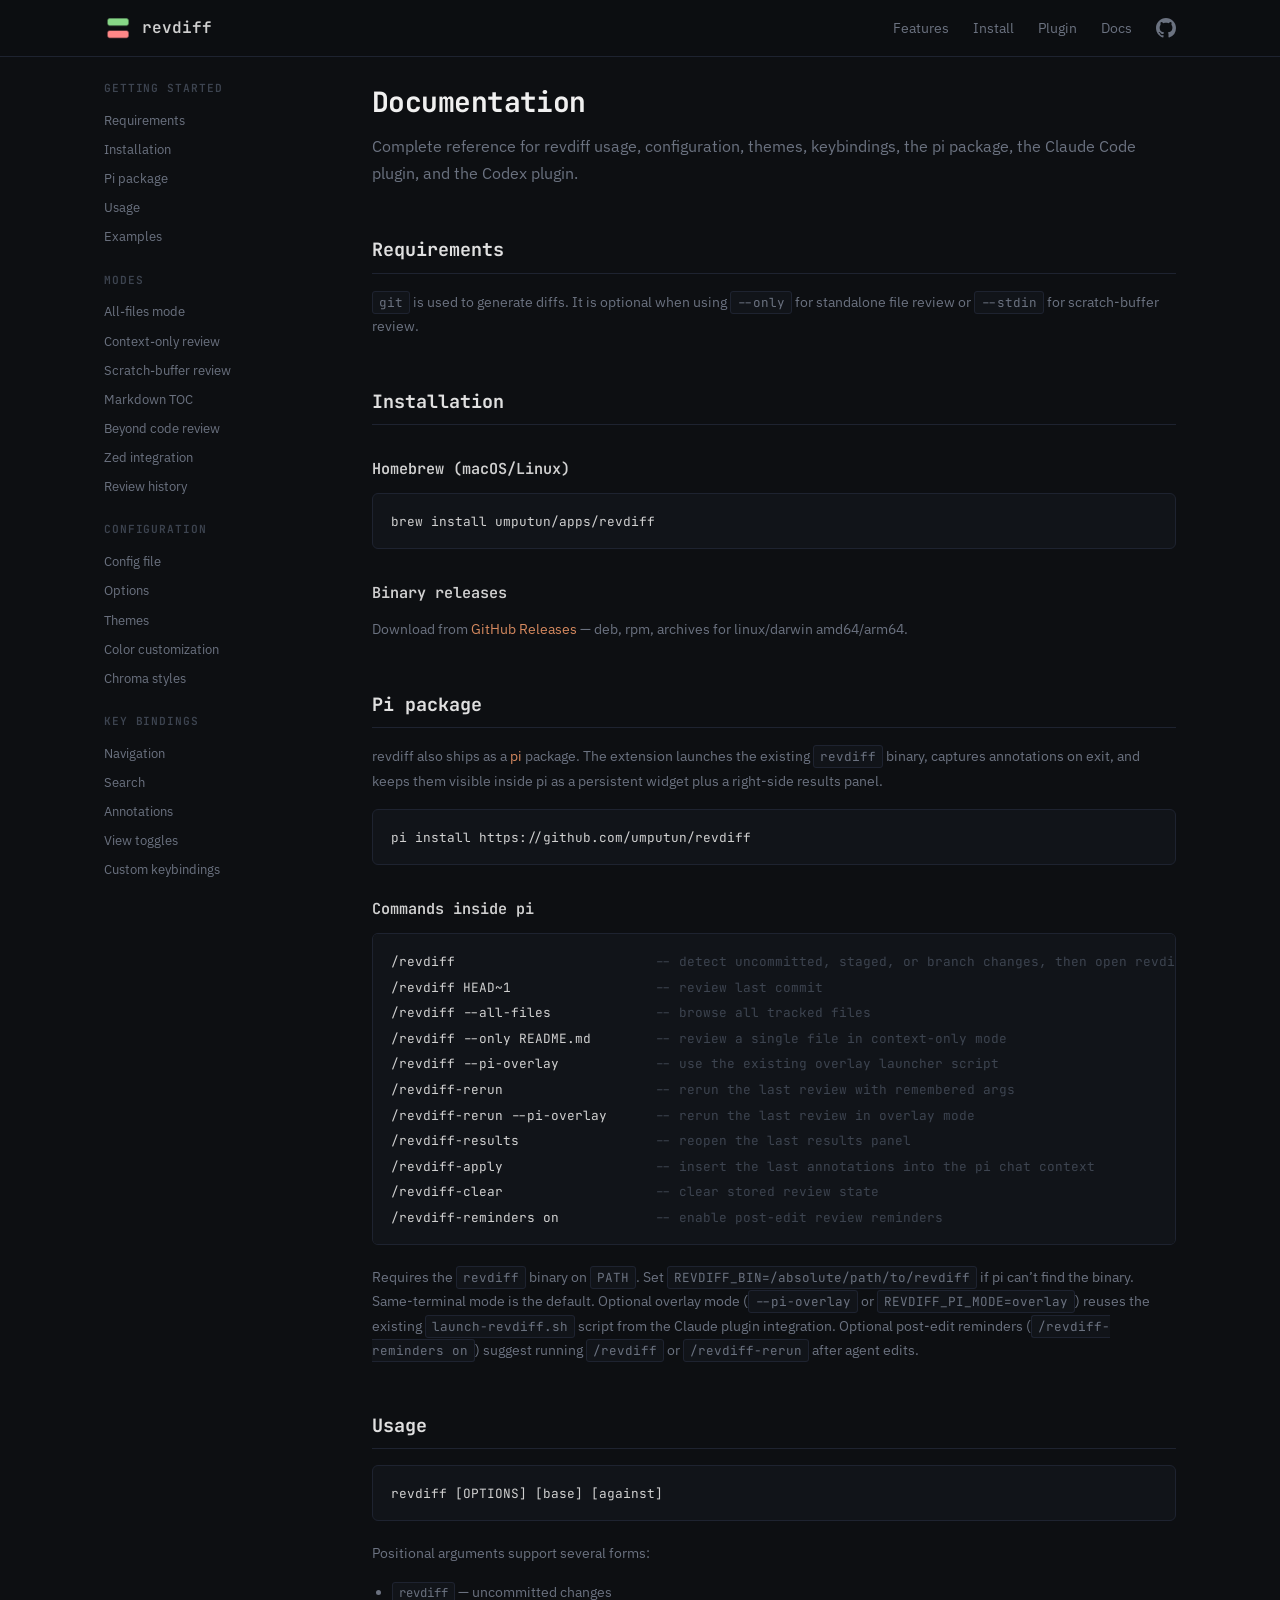
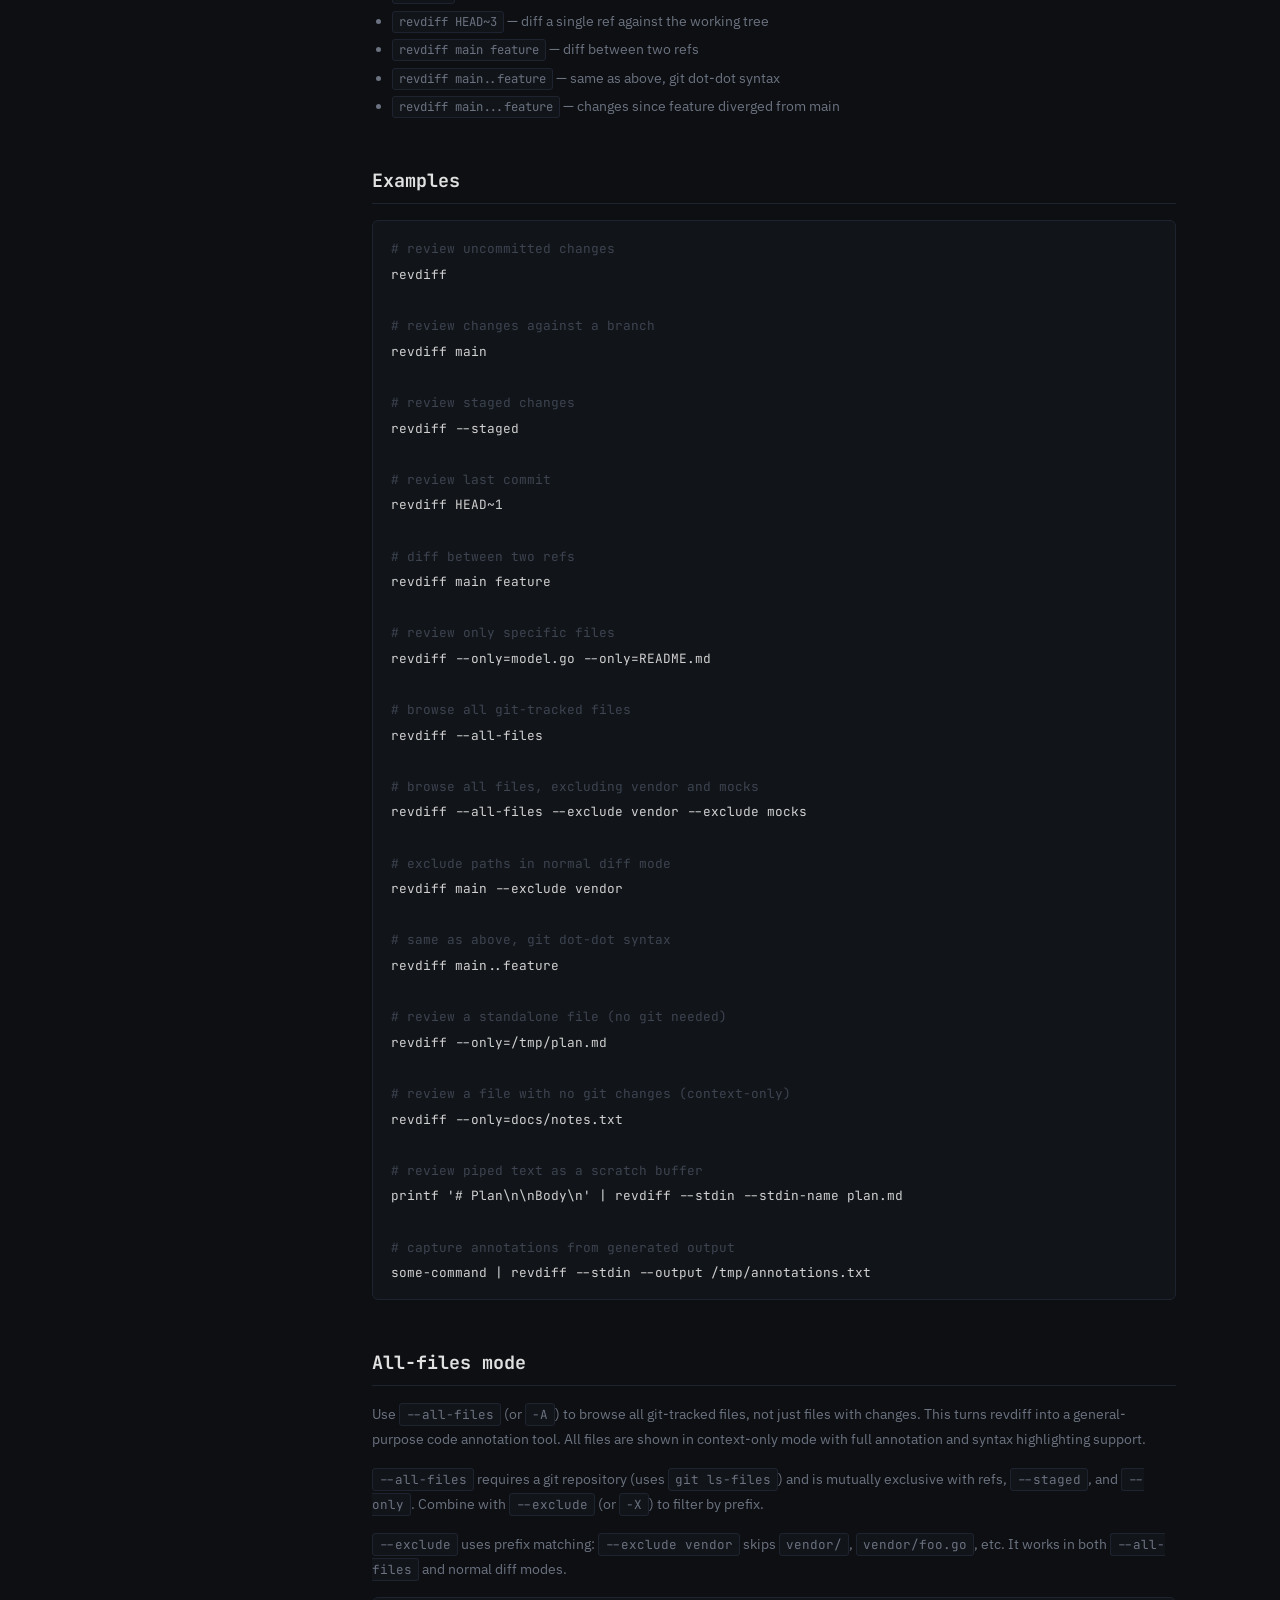
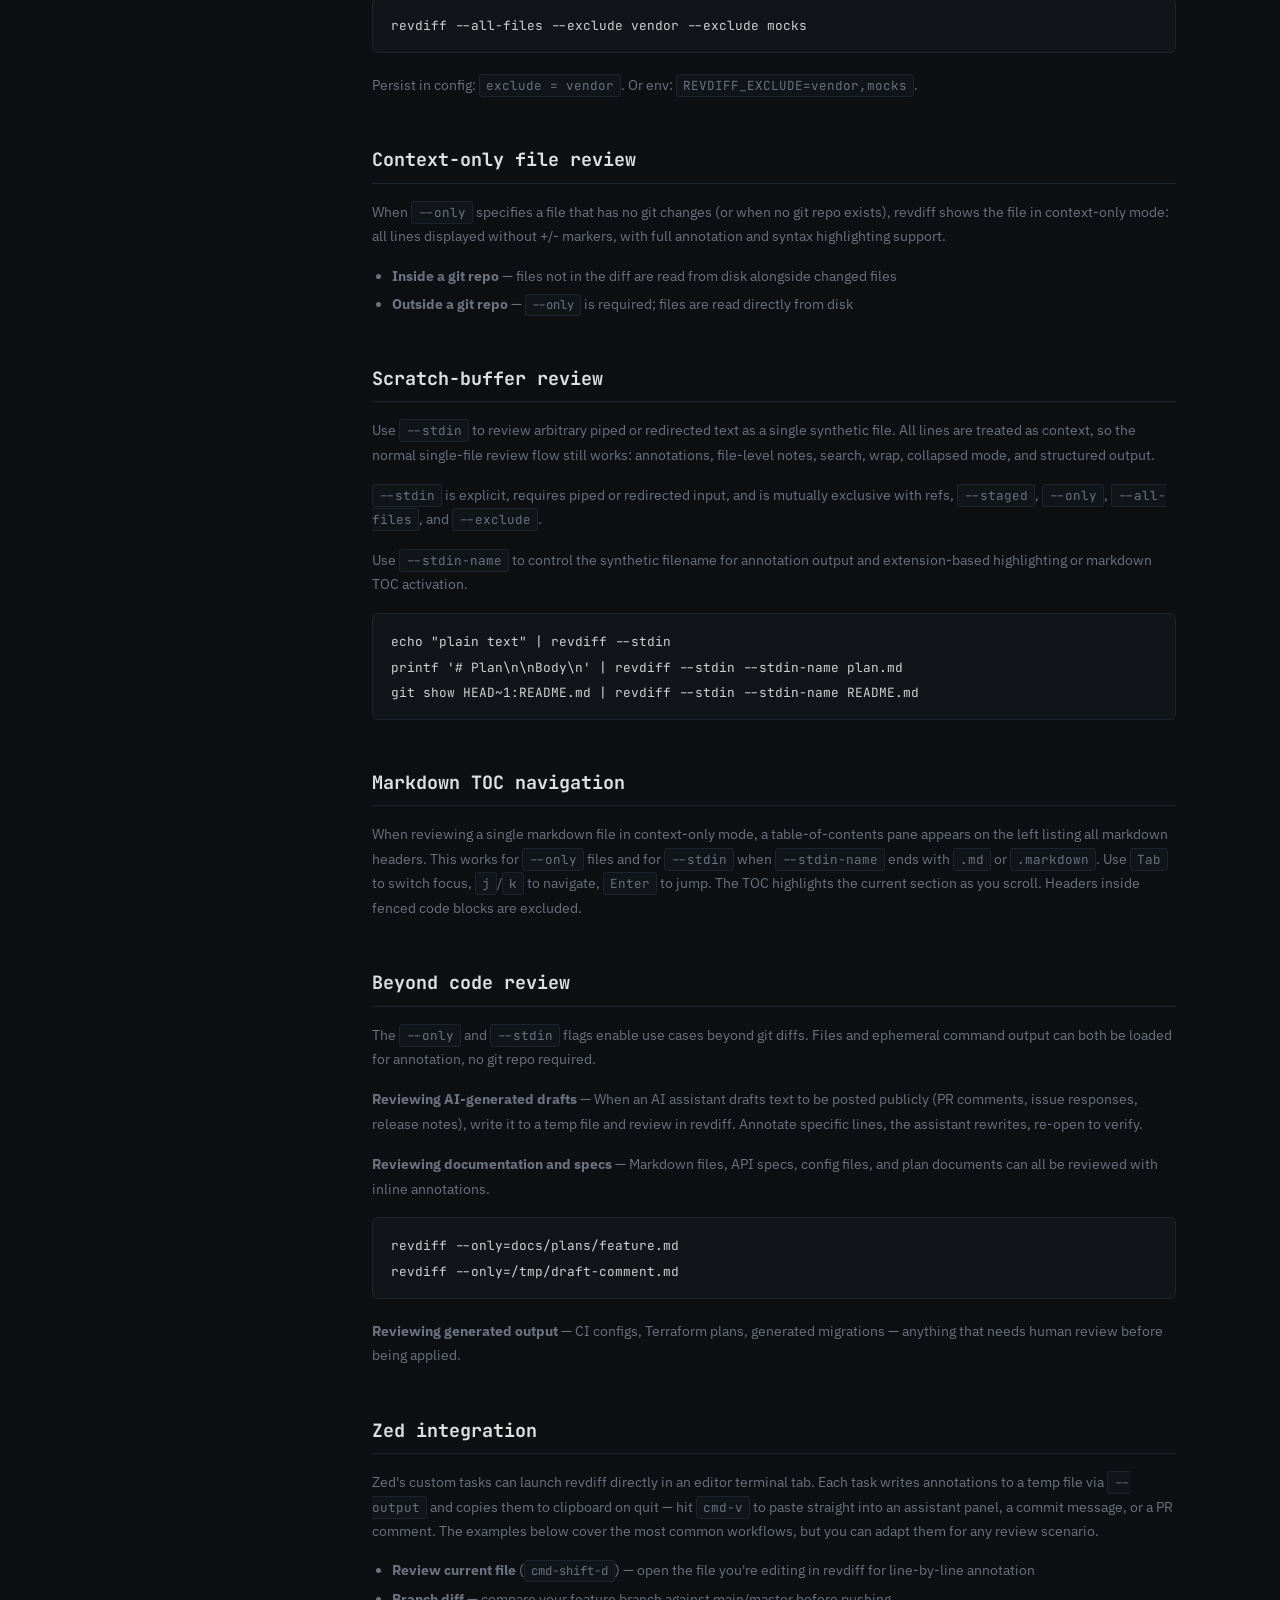
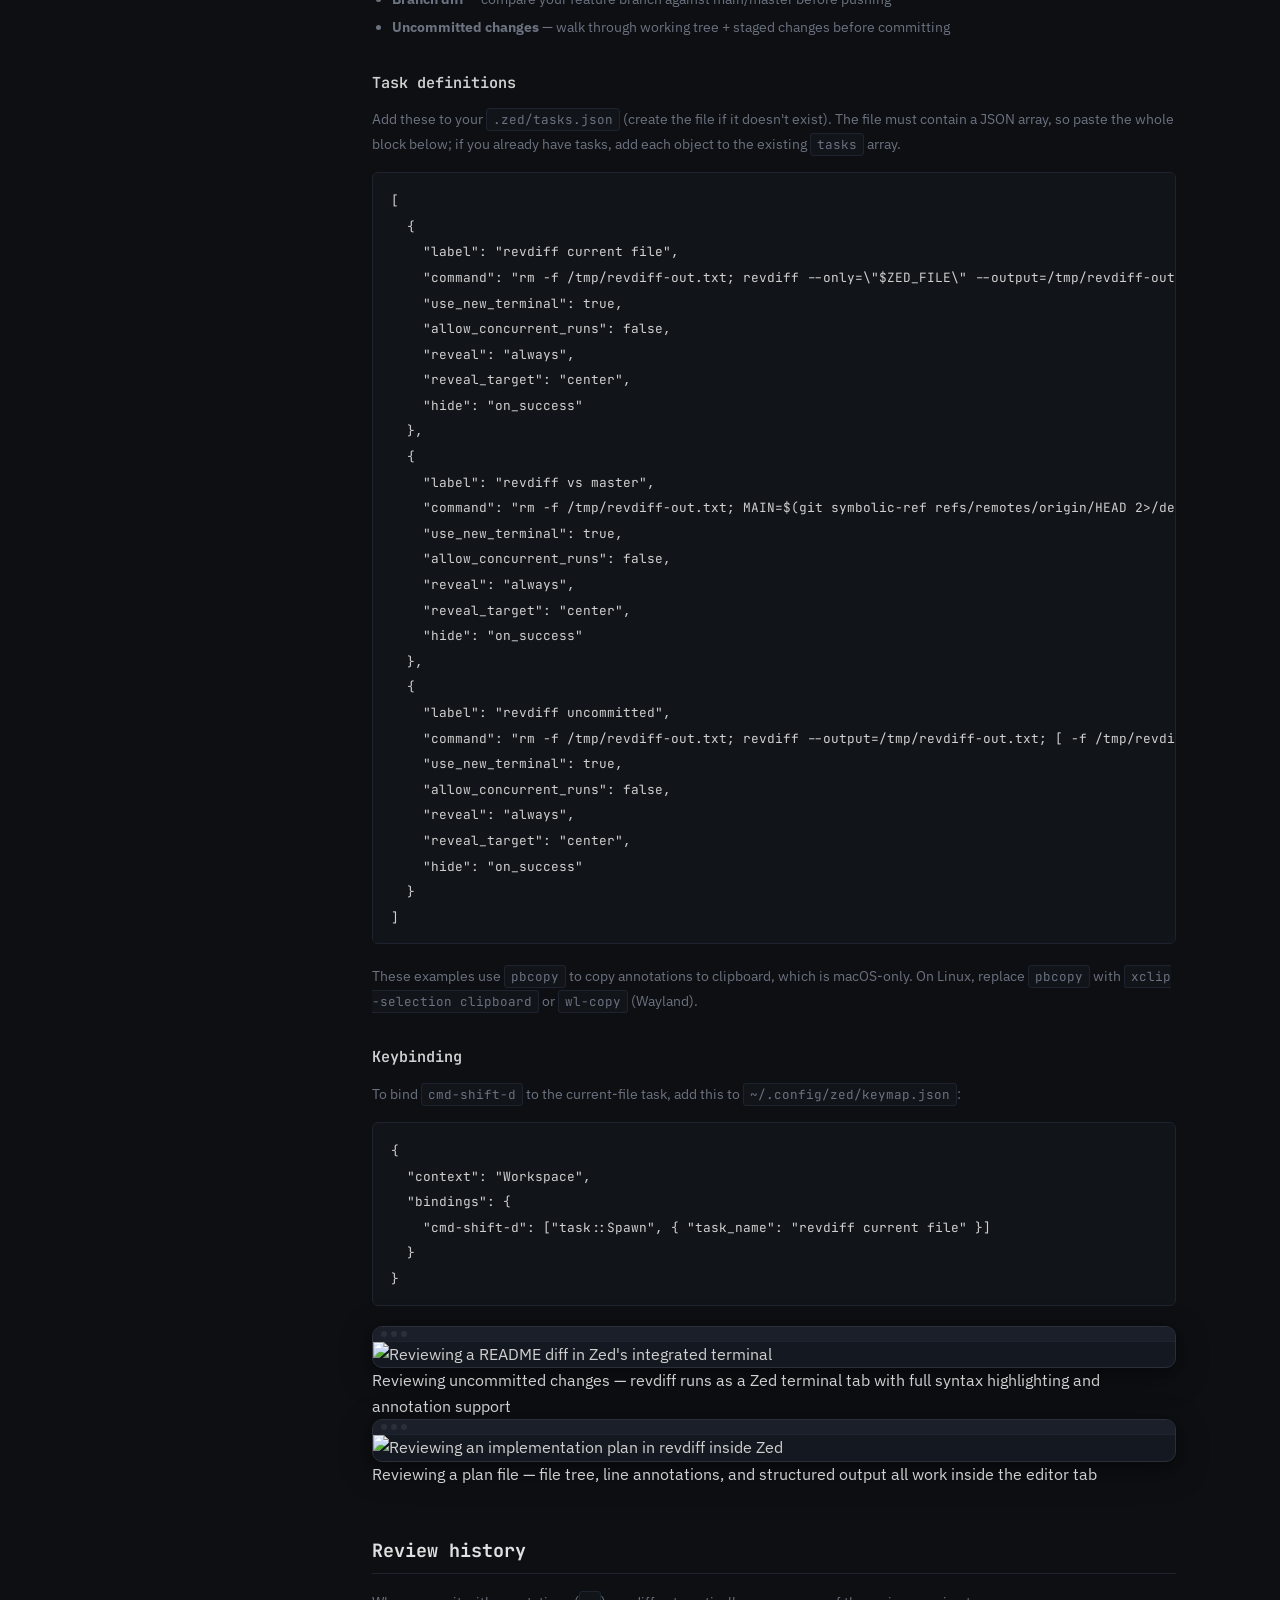
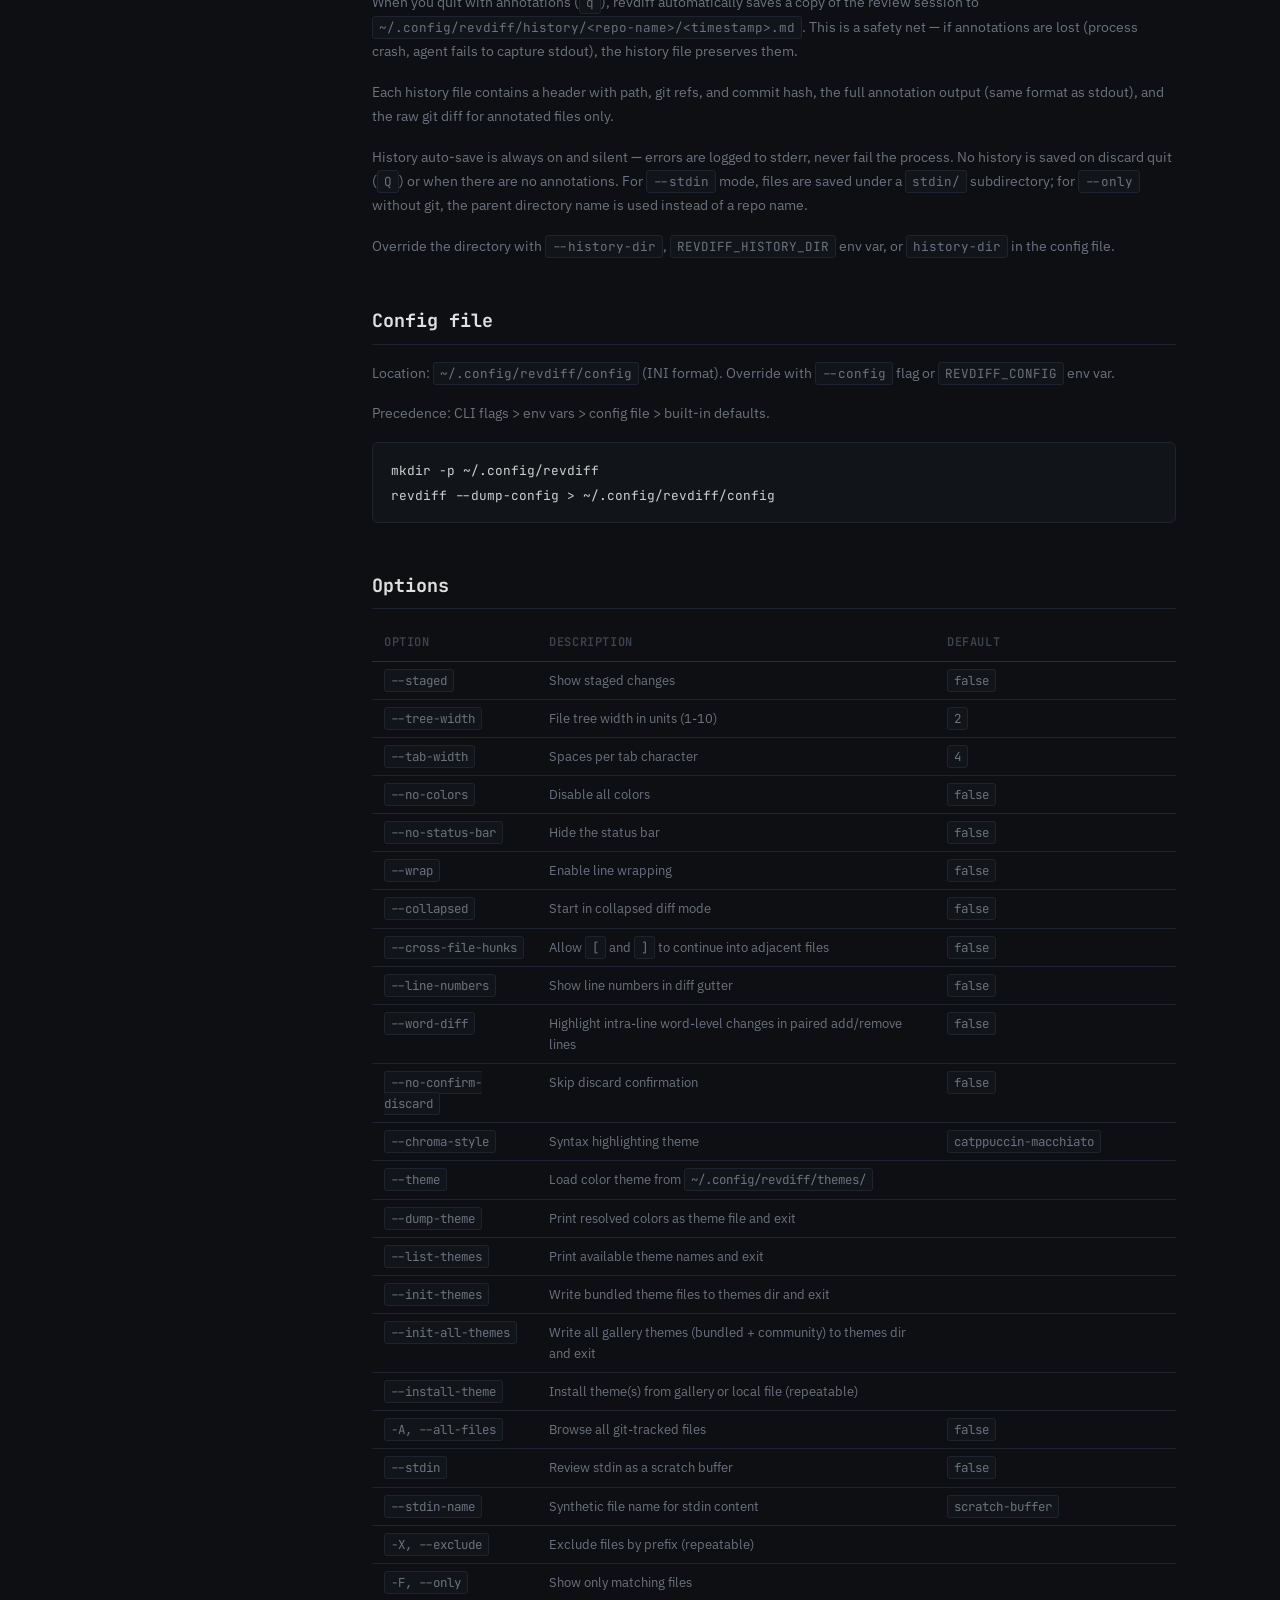
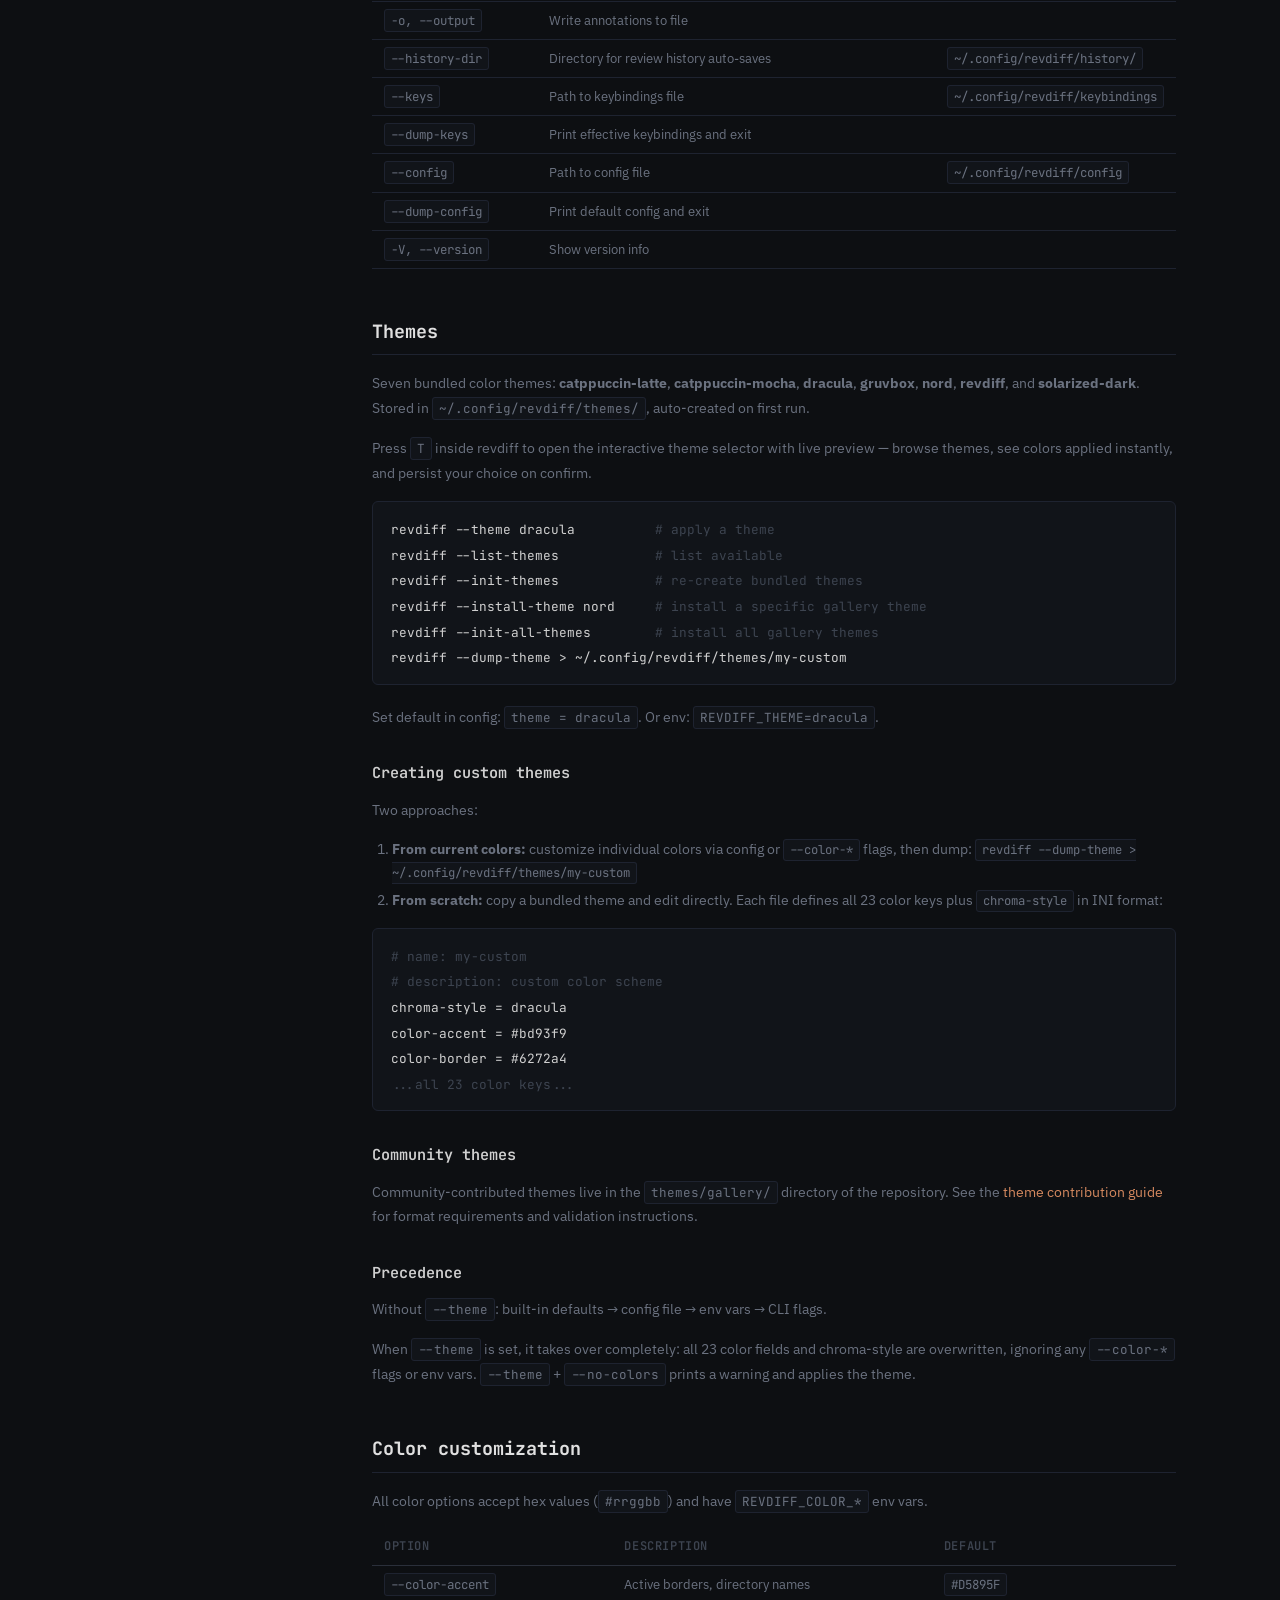
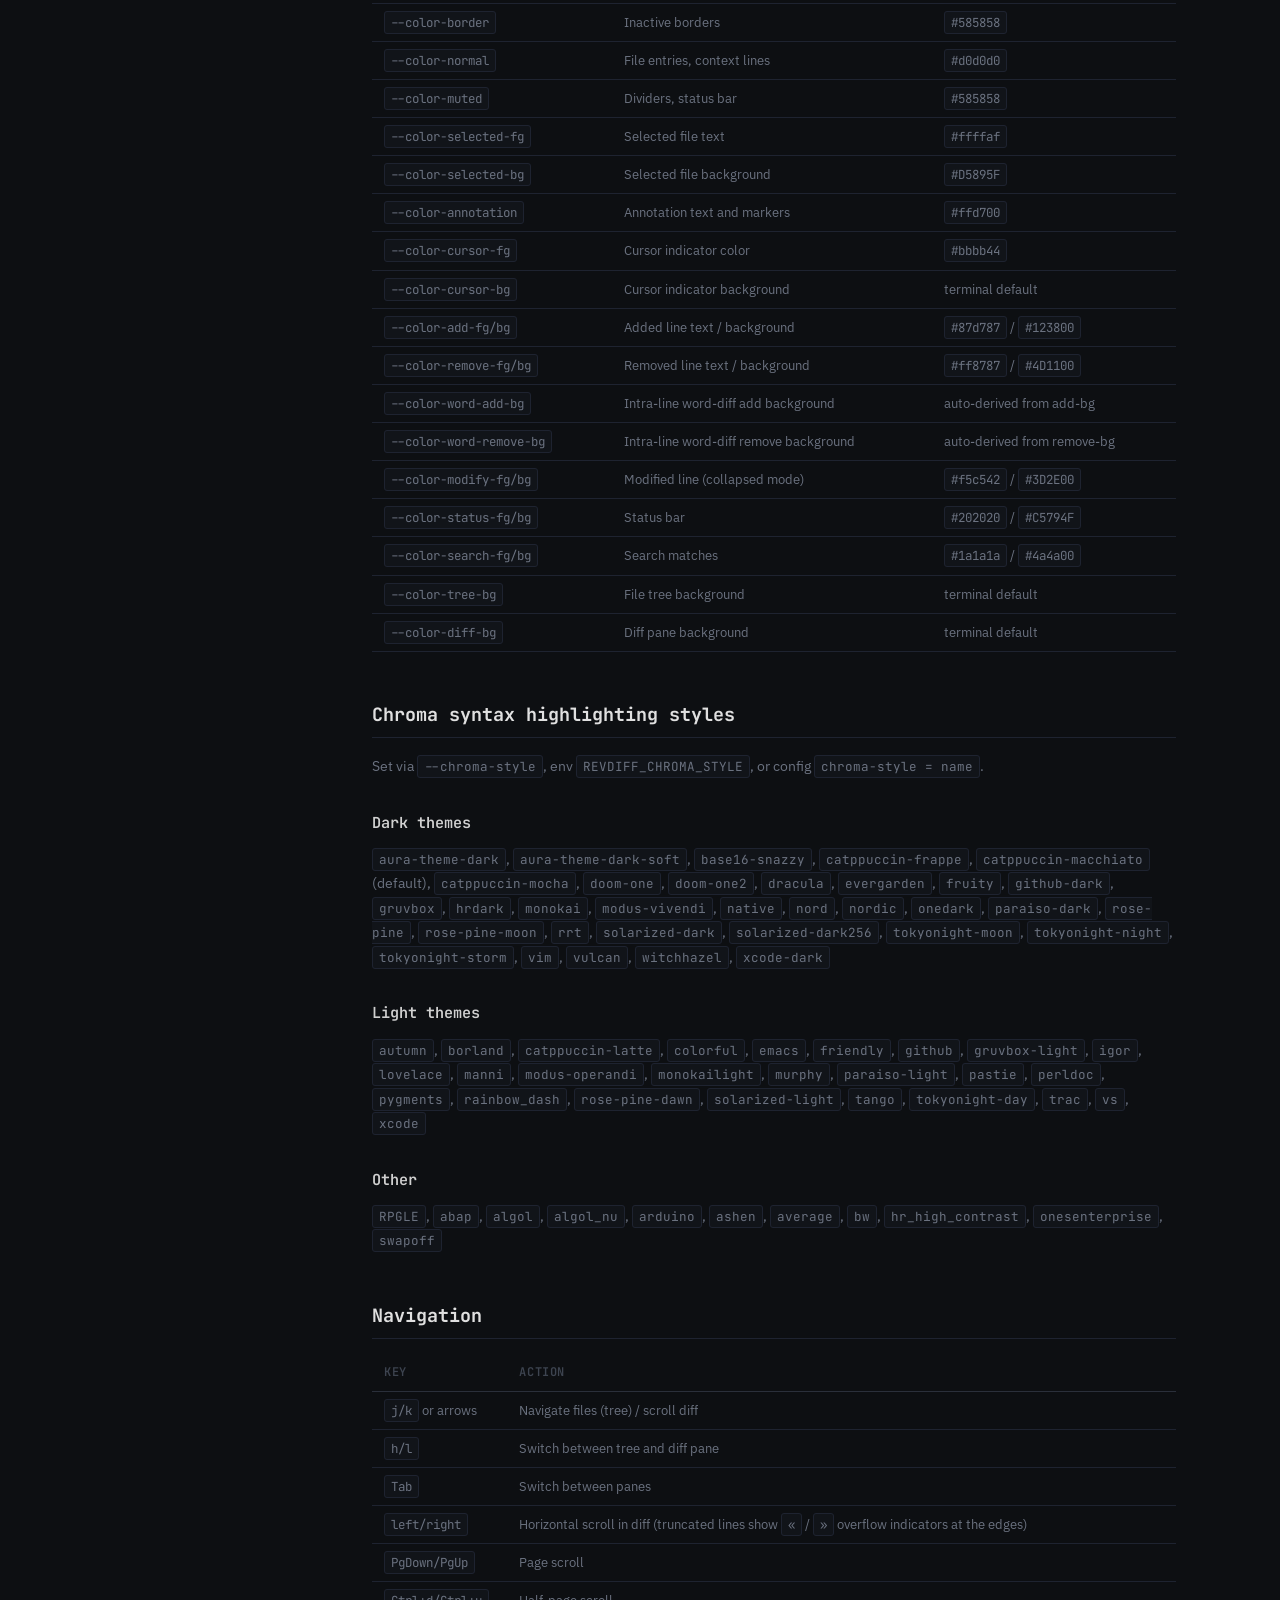
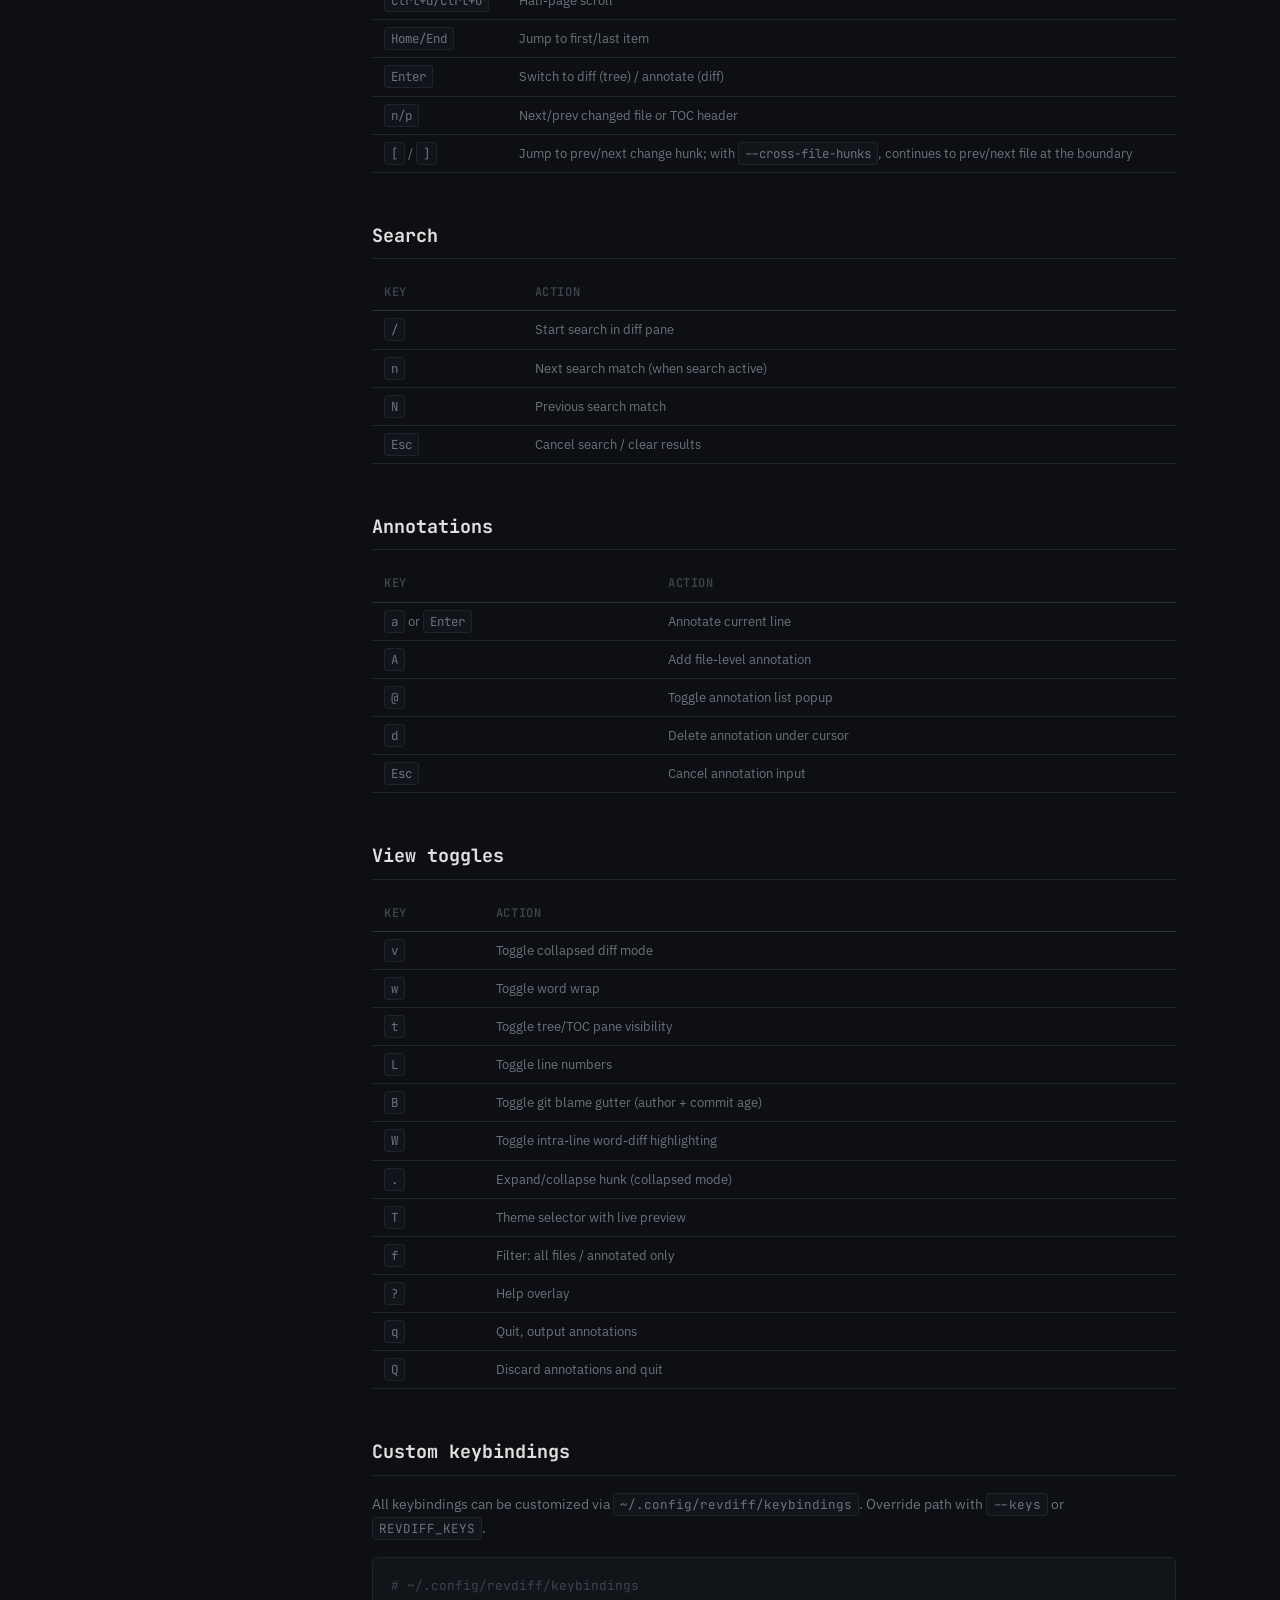
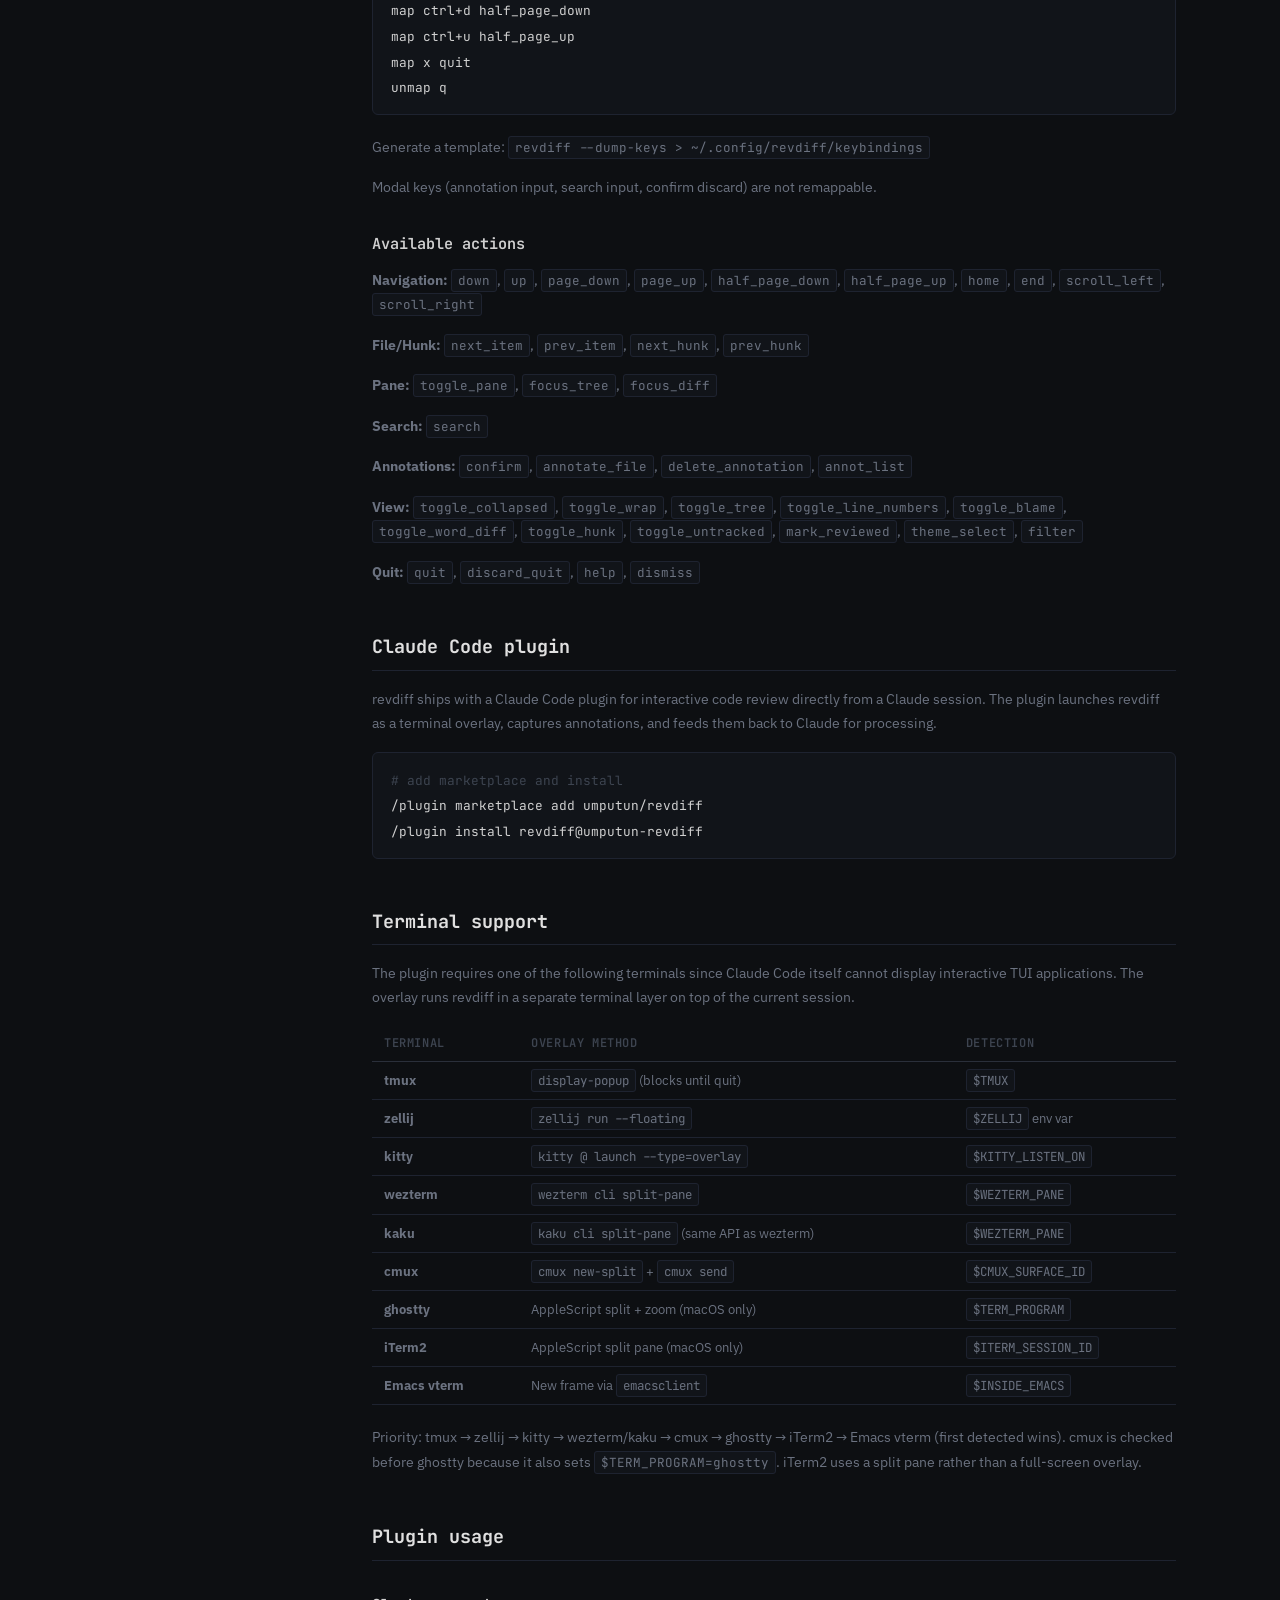
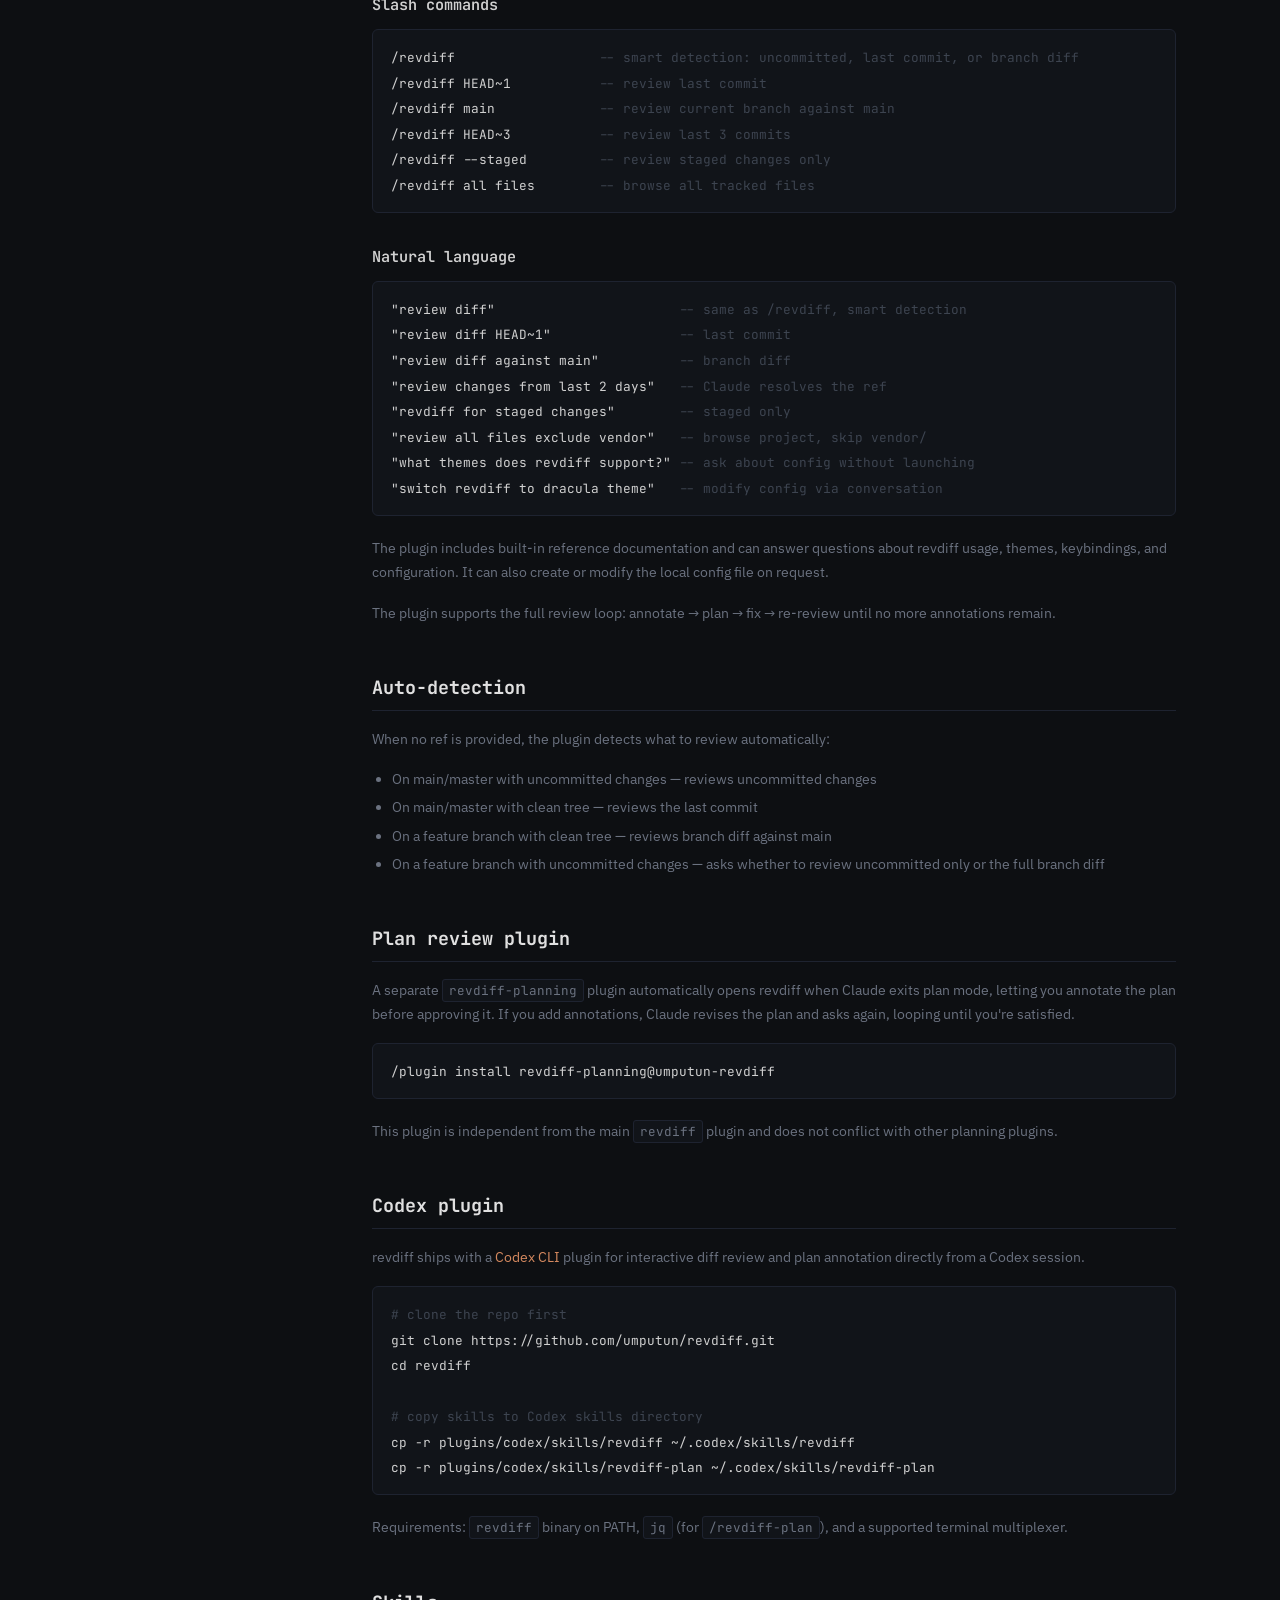
==== site/docs.html @ d84767a6 "docs(zed): wrap tasks in JSON array and quote shell vars" ====
<!DOCTYPE html>
<html lang="en">
<head>
    <meta charset="UTF-8">
    <meta name="viewport" content="width=device-width, initial-scale=1.0">
    <title>Documentation — revdiff | Code Review for AI Agents</title>
    <meta name="description" content="revdiff documentation: installation, pi package, Claude Code plugin setup, usage, configuration, themes, keybindings, and output format. Code review and plan review tool for AI coding sessions.">
    <meta name="keywords" content="code review for ai agents, code review for claude code, plan review for claude code, revdiff docs, tui diff viewer documentation">
    <meta name="author" content="umputun">
    <link rel="canonical" href="https://revdiff.com/docs.html">

    <meta property="og:title" content="revdiff Documentation — Code Review for AI Agents">
    <meta property="og:description" content="Complete reference for revdiff: usage, configuration, themes, keybindings, pi package, Claude Code plugin, and output format.">
    <meta property="og:type" content="article">
    <meta property="og:url" content="https://revdiff.com/docs.html">
    <meta property="og:image" content="https://revdiff.com/assets/screenshot.png">

    <meta name="twitter:card" content="summary_large_image">
    <meta name="twitter:title" content="revdiff Documentation">
    <meta name="twitter:description" content="Complete reference for revdiff usage, configuration, themes, keybindings, pi package, and Claude Code plugin.">
    <meta name="twitter:image" content="https://revdiff.com/assets/screenshot.png">

    <link rel="icon" type="image/x-icon" href="assets/favicon.ico">
    <link rel="icon" type="image/png" sizes="32x32" href="assets/favicon-32x32.png">
    <link rel="icon" type="image/png" sizes="16x16" href="assets/favicon-16x16.png">
    <link rel="icon" type="image/png" sizes="96x96" href="assets/favicon-96x96.png">
    <link rel="preconnect" href="https://fonts.googleapis.com">
    <link rel="preconnect" href="https://fonts.gstatic.com" crossorigin>
    <link href="https://fonts.googleapis.com/css2?family=JetBrains+Mono:wght@400;500;600;700&family=IBM+Plex+Sans:wght@400;500;600&display=swap" rel="stylesheet">
    <link rel="stylesheet" href="style.css">
</head>
<body>

<nav class="nav">
    <div class="nav-inner">
        <a href="/" class="nav-logo">
            <img src="assets/icon.png" alt="revdiff" width="28" height="28">
            <span>revdiff</span>
        </a>
        <div class="nav-links">
            <a href="index.html#features">Features</a>
            <a href="index.html#install">Install</a>
            <a href="index.html#plugin">Plugin</a>
            <a href="docs.html">Docs</a>
            <a href="https://github.com/umputun/revdiff" class="nav-gh" aria-label="GitHub">
                <svg width="20" height="20" viewBox="0 0 24 24" fill="currentColor"><path d="M12 0C5.37 0 0 5.37 0 12c0 5.31 3.435 9.795 8.205 11.385.6.105.825-.255.825-.57 0-.285-.015-1.23-.015-2.235-3.015.555-3.795-.735-4.035-1.41-.135-.345-.72-1.41-1.23-1.695-.42-.225-1.02-.78-.015-.795.945-.015 1.62.87 1.845 1.23 1.08 1.815 2.805 1.305 3.495.99.105-.78.42-1.305.765-1.605-2.67-.3-5.46-1.335-5.46-5.925 0-1.305.465-2.385 1.23-3.225-.12-.3-.54-1.53.12-3.18 0 0 1.005-.315 3.3 1.23.96-.27 1.98-.405 3-.405s2.04.135 3 .405c2.295-1.56 3.3-1.23 3.3-1.23.66 1.65.24 2.88.12 3.18.765.84 1.23 1.905 1.23 3.225 0 4.605-2.805 5.625-5.475 5.925.435.375.81 1.095.81 2.22 0 1.605-.015 2.895-.015 3.3 0 .315.225.69.825.57A12.02 12.02 0 0024 12c0-6.63-5.37-12-12-12z"/></svg>
            </a>
        </div>
    </div>
</nav>

<div class="docs-layout">
    <aside class="docs-sidebar">
        <h4>Getting started</h4>
        <a href="#requirements">Requirements</a>
        <a href="#installation">Installation</a>
        <a href="#pi-package">Pi package</a>
        <a href="#usage">Usage</a>
        <a href="#examples">Examples</a>

        <h4>Modes</h4>
        <a href="#all-files">All-files mode</a>
        <a href="#context-only">Context-only review</a>
        <a href="#scratch-buffer">Scratch-buffer review</a>
        <a href="#markdown-toc">Markdown TOC</a>
        <a href="#beyond-code-review">Beyond code review</a>
        <a href="#zed-integration">Zed integration</a>
        <a href="#review-history">Review history</a>

        <h4>Configuration</h4>
        <a href="#config-file">Config file</a>
        <a href="#options">Options</a>
        <a href="#themes">Themes</a>
        <a href="#colors">Color customization</a>
        <a href="#chroma">Chroma styles</a>

        <h4>Key bindings</h4>
        <a href="#navigation">Navigation</a>
        <a href="#search">Search</a>
        <a href="#annotations">Annotations</a>
        <a href="#view">View toggles</a>
        <a href="#custom-keys">Custom keybindings</a>

        <h4>Claude Code plugin</h4>
        <a href="#plugin-install">Installation</a>
        <a href="#plugin-terminals">Terminal support</a>
        <a href="#plugin-usage">Usage</a>
        <a href="#plugin-autodetect">Auto-detection</a>
        <a href="#plugin-planning">Plan review plugin</a>

        <h4>Codex plugin</h4>
        <a href="#codex-install">Installation</a>
        <a href="#codex-skills">Skills</a>
        <a href="#codex-differences">Differences</a>

        <h4>Output</h4>
        <a href="#output-format">Output format</a>
        <a href="#integration">Integration</a>
    </aside>

    <main class="docs-content">
        <h1>Documentation</h1>
        <p>Complete reference for revdiff usage, configuration, themes, keybindings, the pi package, the Claude Code plugin, and the Codex plugin.</p>

        <h2 id="requirements">Requirements</h2>
        <p><code>git</code> is used to generate diffs. It is optional when using <code>--only</code> for standalone file review or <code>--stdin</code> for scratch-buffer review.</p>

        <h2 id="installation">Installation</h2>
        <h3>Homebrew (macOS/Linux)</h3>
        <div class="code-block"><code>brew install umputun/apps/revdiff</code></div>
        <h3>Binary releases</h3>
        <p>Download from <a href="https://github.com/umputun/revdiff/releases">GitHub Releases</a> &mdash; deb, rpm, archives for linux/darwin amd64/arm64.</p>

        <h2 id="pi-package">Pi package</h2>
        <p>revdiff also ships as a <a href="https://github.com/badlogic/pi-mono">pi</a> package. The extension launches the existing <code>revdiff</code> binary, captures annotations on exit, and keeps them visible inside pi as a persistent widget plus a right-side results panel.</p>
        <div class="code-block"><code>pi install https://github.com/umputun/revdiff</code></div>
        <h3>Commands inside pi</h3>
        <div class="code-block"><code>/revdiff                         <span class="code-comment">-- detect uncommitted, staged, or branch changes, then open revdiff</span>
/revdiff HEAD~1                  <span class="code-comment">-- review last commit</span>
/revdiff --all-files             <span class="code-comment">-- browse all tracked files</span>
/revdiff --only README.md        <span class="code-comment">-- review a single file in context-only mode</span>
/revdiff --pi-overlay            <span class="code-comment">-- use the existing overlay launcher script</span>
/revdiff-rerun                   <span class="code-comment">-- rerun the last review with remembered args</span>
/revdiff-rerun --pi-overlay      <span class="code-comment">-- rerun the last review in overlay mode</span>
/revdiff-results                 <span class="code-comment">-- reopen the last results panel</span>
/revdiff-apply                   <span class="code-comment">-- insert the last annotations into the pi chat context</span>
/revdiff-clear                   <span class="code-comment">-- clear stored review state</span>
/revdiff-reminders on            <span class="code-comment">-- enable post-edit review reminders</span></code></div>
        <p>Requires the <code>revdiff</code> binary on <code>PATH</code>. Set <code>REVDIFF_BIN=/absolute/path/to/revdiff</code> if pi can’t find the binary. Same-terminal mode is the default. Optional overlay mode (<code>--pi-overlay</code> or <code>REVDIFF_PI_MODE=overlay</code>) reuses the existing <code>launch-revdiff.sh</code> script from the Claude plugin integration. Optional post-edit reminders (<code>/revdiff-reminders on</code>) suggest running <code>/revdiff</code> or <code>/revdiff-rerun</code> after agent edits.</p>

        <!-- usage -->
        <h2 id="usage">Usage</h2>
        <div class="code-block"><code>revdiff [OPTIONS] [base] [against]</code></div>
        <p>Positional arguments support several forms:</p>
        <ul>
            <li><code>revdiff</code> &mdash; uncommitted changes</li>
            <li><code>revdiff HEAD~3</code> &mdash; diff a single ref against the working tree</li>
            <li><code>revdiff main feature</code> &mdash; diff between two refs</li>
            <li><code>revdiff main..feature</code> &mdash; same as above, git dot-dot syntax</li>
            <li><code>revdiff main...feature</code> &mdash; changes since feature diverged from main</li>
        </ul>

        <h2 id="examples">Examples</h2>
        <div class="code-block"><code><span class="code-comment"># review uncommitted changes</span>
revdiff

<span class="code-comment"># review changes against a branch</span>
revdiff main

<span class="code-comment"># review staged changes</span>
revdiff --staged

<span class="code-comment"># review last commit</span>
revdiff HEAD~1

<span class="code-comment"># diff between two refs</span>
revdiff main feature

<span class="code-comment"># review only specific files</span>
revdiff --only=model.go --only=README.md

<span class="code-comment"># browse all git-tracked files</span>
revdiff --all-files

<span class="code-comment"># browse all files, excluding vendor and mocks</span>
revdiff --all-files --exclude vendor --exclude mocks

<span class="code-comment"># exclude paths in normal diff mode</span>
revdiff main --exclude vendor

<span class="code-comment"># same as above, git dot-dot syntax</span>
revdiff main..feature

<span class="code-comment"># review a standalone file (no git needed)</span>
revdiff --only=/tmp/plan.md

<span class="code-comment"># review a file with no git changes (context-only)</span>
revdiff --only=docs/notes.txt

<span class="code-comment"># review piped text as a scratch buffer</span>
printf '# Plan\n\nBody\n' | revdiff --stdin --stdin-name plan.md

<span class="code-comment"># capture annotations from generated output</span>
some-command | revdiff --stdin --output /tmp/annotations.txt</code></div>

        <h2 id="all-files">All-files mode</h2>
        <p>Use <code>--all-files</code> (or <code>-A</code>) to browse all git-tracked files, not just files with changes. This turns revdiff into a general-purpose code annotation tool. All files are shown in context-only mode with full annotation and syntax highlighting support.</p>
        <p><code>--all-files</code> requires a git repository (uses <code>git ls-files</code>) and is mutually exclusive with refs, <code>--staged</code>, and <code>--only</code>. Combine with <code>--exclude</code> (or <code>-X</code>) to filter by prefix.</p>
        <p><code>--exclude</code> uses prefix matching: <code>--exclude vendor</code> skips <code>vendor/</code>, <code>vendor/foo.go</code>, etc. It works in both <code>--all-files</code> and normal diff modes.</p>
        <div class="code-block"><code>revdiff --all-files --exclude vendor --exclude mocks</code></div>
        <p>Persist in config: <code>exclude = vendor</code>. Or env: <code>REVDIFF_EXCLUDE=vendor,mocks</code>.</p>

        <h2 id="context-only">Context-only file review</h2>
        <p>When <code>--only</code> specifies a file that has no git changes (or when no git repo exists), revdiff shows the file in context-only mode: all lines displayed without +/- markers, with full annotation and syntax highlighting support.</p>
        <ul>
            <li><strong>Inside a git repo</strong> &mdash; files not in the diff are read from disk alongside changed files</li>
            <li><strong>Outside a git repo</strong> &mdash; <code>--only</code> is required; files are read directly from disk</li>
        </ul>

        <h2 id="scratch-buffer">Scratch-buffer review</h2>
        <p>Use <code>--stdin</code> to review arbitrary piped or redirected text as a single synthetic file. All lines are treated as context, so the normal single-file review flow still works: annotations, file-level notes, search, wrap, collapsed mode, and structured output.</p>
        <p><code>--stdin</code> is explicit, requires piped or redirected input, and is mutually exclusive with refs, <code>--staged</code>, <code>--only</code>, <code>--all-files</code>, and <code>--exclude</code>.</p>
        <p>Use <code>--stdin-name</code> to control the synthetic filename for annotation output and extension-based highlighting or markdown TOC activation.</p>
        <div class="code-block"><code>echo "plain text" | revdiff --stdin
printf '# Plan\n\nBody\n' | revdiff --stdin --stdin-name plan.md
git show HEAD~1:README.md | revdiff --stdin --stdin-name README.md</code></div>

        <h2 id="markdown-toc">Markdown TOC navigation</h2>
        <p>When reviewing a single markdown file in context-only mode, a table-of-contents pane appears on the left listing all markdown headers. This works for <code>--only</code> files and for <code>--stdin</code> when <code>--stdin-name</code> ends with <code>.md</code> or <code>.markdown</code>. Use <code>Tab</code> to switch focus, <code>j</code>/<code>k</code> to navigate, <code>Enter</code> to jump. The TOC highlights the current section as you scroll. Headers inside fenced code blocks are excluded.</p>

        <h2 id="beyond-code-review">Beyond code review</h2>
        <p>The <code>--only</code> and <code>--stdin</code> flags enable use cases beyond git diffs. Files and ephemeral command output can both be loaded for annotation, no git repo required.</p>
        <p><strong>Reviewing AI-generated drafts</strong> — When an AI assistant drafts text to be posted publicly (PR comments, issue responses, release notes), write it to a temp file and review in revdiff. Annotate specific lines, the assistant rewrites, re-open to verify.</p>
        <p><strong>Reviewing documentation and specs</strong> — Markdown files, API specs, config files, and plan documents can all be reviewed with inline annotations.</p>
        <div class="code-block"><code>revdiff --only=docs/plans/feature.md
revdiff --only=/tmp/draft-comment.md</code></div>
        <p><strong>Reviewing generated output</strong> — CI configs, Terraform plans, generated migrations — anything that needs human review before being applied.</p>

        <h2 id="zed-integration">Zed integration</h2>
        <p>Zed's custom tasks can launch revdiff directly in an editor terminal tab. Each task writes annotations to a temp file via <code>--output</code> and copies them to clipboard on quit &mdash; hit <code>cmd-v</code> to paste straight into an assistant panel, a commit message, or a PR comment. The examples below cover the most common workflows, but you can adapt them for any review scenario.</p>
        <ul>
            <li><strong>Review current file</strong> (<code>cmd-shift-d</code>) &mdash; open the file you're editing in revdiff for line-by-line annotation</li>
            <li><strong>Branch diff</strong> &mdash; compare your feature branch against main/master before pushing</li>
            <li><strong>Uncommitted changes</strong> &mdash; walk through working tree + staged changes before committing</li>
        </ul>

        <h3>Task definitions</h3>
        <p>Add these to your <code>.zed/tasks.json</code> (create the file if it doesn't exist). The file must contain a JSON array, so paste the whole block below; if you already have tasks, add each object to the existing <code>tasks</code> array.</p>
        <div class="code-block"><code>[
  {
    "label": "revdiff current file",
    "command": "rm -f /tmp/revdiff-out.txt; revdiff --only=\"$ZED_FILE\" --output=/tmp/revdiff-out.txt; [ -f /tmp/revdiff-out.txt ] && pbcopy < /tmp/revdiff-out.txt; true",
    "use_new_terminal": true,
    "allow_concurrent_runs": false,
    "reveal": "always",
    "reveal_target": "center",
    "hide": "on_success"
  },
  {
    "label": "revdiff vs master",
    "command": "rm -f /tmp/revdiff-out.txt; MAIN=$(git symbolic-ref refs/remotes/origin/HEAD 2>/dev/null | sed 's|refs/remotes/origin/||' || echo master); revdiff \"$MAIN\" --output=/tmp/revdiff-out.txt; [ -f /tmp/revdiff-out.txt ] && pbcopy < /tmp/revdiff-out.txt; true",
    "use_new_terminal": true,
    "allow_concurrent_runs": false,
    "reveal": "always",
    "reveal_target": "center",
    "hide": "on_success"
  },
  {
    "label": "revdiff uncommitted",
    "command": "rm -f /tmp/revdiff-out.txt; revdiff --output=/tmp/revdiff-out.txt; [ -f /tmp/revdiff-out.txt ] && pbcopy < /tmp/revdiff-out.txt; true",
    "use_new_terminal": true,
    "allow_concurrent_runs": false,
    "reveal": "always",
    "reveal_target": "center",
    "hide": "on_success"
  }
]</code></div>
        <p>These examples use <code>pbcopy</code> to copy annotations to clipboard, which is macOS-only. On Linux, replace <code>pbcopy</code> with <code>xclip -selection clipboard</code> or <code>wl-copy</code> (Wayland).</p>

        <h3>Keybinding</h3>
        <p>To bind <code>cmd-shift-d</code> to the current-file task, add this to <code>~/.config/zed/keymap.json</code>:</p>
        <div class="code-block"><code>{
  "context": "Workspace",
  "bindings": {
    "cmd-shift-d": ["task::Spawn", { "task_name": "revdiff current file" }]
  }
}</code></div>

        <div class="zed-gallery">
            <figure class="zed-gallery-item">
                <div class="terminal-frame">
                    <div class="terminal-dots"><span></span><span></span><span></span></div>
                    <img src="assets/zed-gitdiff.png" alt="Reviewing a README diff in Zed's integrated terminal">
                </div>
                <figcaption>Reviewing uncommitted changes — revdiff runs as a Zed terminal tab with full syntax highlighting and annotation support</figcaption>
            </figure>
            <figure class="zed-gallery-item">
                <div class="terminal-frame">
                    <div class="terminal-dots"><span></span><span></span><span></span></div>
                    <img src="assets/zed-planreview.png" alt="Reviewing an implementation plan in revdiff inside Zed">
                </div>
                <figcaption>Reviewing a plan file — file tree, line annotations, and structured output all work inside the editor tab</figcaption>
            </figure>
        </div>

        <h2 id="review-history">Review history</h2>
        <p>When you quit with annotations (<code>q</code>), revdiff automatically saves a copy of the review session to <code>~/.config/revdiff/history/&lt;repo-name&gt;/&lt;timestamp&gt;.md</code>. This is a safety net &mdash; if annotations are lost (process crash, agent fails to capture stdout), the history file preserves them.</p>
        <p>Each history file contains a header with path, git refs, and commit hash, the full annotation output (same format as stdout), and the raw git diff for annotated files only.</p>
        <p>History auto-save is always on and silent &mdash; errors are logged to stderr, never fail the process. No history is saved on discard quit (<code>Q</code>) or when there are no annotations. For <code>--stdin</code> mode, files are saved under a <code>stdin/</code> subdirectory; for <code>--only</code> without git, the parent directory name is used instead of a repo name.</p>
        <p>Override the directory with <code>--history-dir</code>, <code>REVDIFF_HISTORY_DIR</code> env var, or <code>history-dir</code> in the config file.</p>

        <!-- configuration -->
        <h2 id="config-file">Config file</h2>
        <p>Location: <code>~/.config/revdiff/config</code> (INI format). Override with <code>--config</code> flag or <code>REVDIFF_CONFIG</code> env var.</p>
        <p>Precedence: CLI flags &gt; env vars &gt; config file &gt; built-in defaults.</p>
        <div class="code-block"><code>mkdir -p ~/.config/revdiff
revdiff --dump-config > ~/.config/revdiff/config</code></div>

        <h2 id="options">Options</h2>
        <table>
            <thead><tr><th>Option</th><th>Description</th><th>Default</th></tr></thead>
            <tbody>
                <tr><td><code>--staged</code></td><td>Show staged changes</td><td><code>false</code></td></tr>
                <tr><td><code>--tree-width</code></td><td>File tree width in units (1-10)</td><td><code>2</code></td></tr>
                <tr><td><code>--tab-width</code></td><td>Spaces per tab character</td><td><code>4</code></td></tr>
                <tr><td><code>--no-colors</code></td><td>Disable all colors</td><td><code>false</code></td></tr>
                <tr><td><code>--no-status-bar</code></td><td>Hide the status bar</td><td><code>false</code></td></tr>
                <tr><td><code>--wrap</code></td><td>Enable line wrapping</td><td><code>false</code></td></tr>
                <tr><td><code>--collapsed</code></td><td>Start in collapsed diff mode</td><td><code>false</code></td></tr>
                <tr><td><code>--cross-file-hunks</code></td><td>Allow <code>[</code> and <code>]</code> to continue into adjacent files</td><td><code>false</code></td></tr>
                <tr><td><code>--line-numbers</code></td><td>Show line numbers in diff gutter</td><td><code>false</code></td></tr>
                <tr><td><code>--word-diff</code></td><td>Highlight intra-line word-level changes in paired add/remove lines</td><td><code>false</code></td></tr>
                <tr><td><code>--no-confirm-discard</code></td><td>Skip discard confirmation</td><td><code>false</code></td></tr>
                <tr><td><code>--chroma-style</code></td><td>Syntax highlighting theme</td><td><code>catppuccin-macchiato</code></td></tr>
                <tr><td><code>--theme</code></td><td>Load color theme from <code>~/.config/revdiff/themes/</code></td><td></td></tr>
                <tr><td><code>--dump-theme</code></td><td>Print resolved colors as theme file and exit</td><td></td></tr>
                <tr><td><code>--list-themes</code></td><td>Print available theme names and exit</td><td></td></tr>
                <tr><td><code>--init-themes</code></td><td>Write bundled theme files to themes dir and exit</td><td></td></tr>
                <tr><td><code>--init-all-themes</code></td><td>Write all gallery themes (bundled + community) to themes dir and exit</td><td></td></tr>
                <tr><td><code>--install-theme</code></td><td>Install theme(s) from gallery or local file (repeatable)</td><td></td></tr>
                <tr><td><code>-A, --all-files</code></td><td>Browse all git-tracked files</td><td><code>false</code></td></tr>
                <tr><td><code>--stdin</code></td><td>Review stdin as a scratch buffer</td><td><code>false</code></td></tr>
                <tr><td><code>--stdin-name</code></td><td>Synthetic file name for stdin content</td><td><code>scratch-buffer</code></td></tr>
                <tr><td><code>-X, --exclude</code></td><td>Exclude files by prefix (repeatable)</td><td></td></tr>
                <tr><td><code>-F, --only</code></td><td>Show only matching files</td><td></td></tr>
                <tr><td><code>-o, --output</code></td><td>Write annotations to file</td><td></td></tr>
                <tr><td><code>--history-dir</code></td><td>Directory for review history auto-saves</td><td><code>~/.config/revdiff/history/</code></td></tr>
                <tr><td><code>--keys</code></td><td>Path to keybindings file</td><td><code>~/.config/revdiff/keybindings</code></td></tr>
                <tr><td><code>--dump-keys</code></td><td>Print effective keybindings and exit</td><td></td></tr>
                <tr><td><code>--config</code></td><td>Path to config file</td><td><code>~/.config/revdiff/config</code></td></tr>
                <tr><td><code>--dump-config</code></td><td>Print default config and exit</td><td></td></tr>
                <tr><td><code>-V, --version</code></td><td>Show version info</td><td></td></tr>
            </tbody>
        </table>

        <h2 id="themes">Themes</h2>
        <p>Seven bundled color themes: <strong>catppuccin-latte</strong>, <strong>catppuccin-mocha</strong>, <strong>dracula</strong>, <strong>gruvbox</strong>, <strong>nord</strong>, <strong>revdiff</strong>, and <strong>solarized-dark</strong>. Stored in <code>~/.config/revdiff/themes/</code>, auto-created on first run.</p>
        <p>Press <code>T</code> inside revdiff to open the interactive theme selector with live preview &mdash; browse themes, see colors applied instantly, and persist your choice on confirm.</p>
        <div class="code-block"><code>revdiff --theme dracula          <span class="code-comment"># apply a theme</span>
revdiff --list-themes            <span class="code-comment"># list available</span>
revdiff --init-themes            <span class="code-comment"># re-create bundled themes</span>
revdiff --install-theme nord     <span class="code-comment"># install a specific gallery theme</span>
revdiff --init-all-themes        <span class="code-comment"># install all gallery themes</span>
revdiff --dump-theme > ~/.config/revdiff/themes/my-custom</code></div>
        <p>Set default in config: <code>theme = dracula</code>. Or env: <code>REVDIFF_THEME=dracula</code>.</p>
        <h3>Creating custom themes</h3>
        <p>Two approaches:</p>
        <ol>
            <li><strong>From current colors:</strong> customize individual colors via config or <code>--color-*</code> flags, then dump: <code>revdiff --dump-theme > ~/.config/revdiff/themes/my-custom</code></li>
            <li><strong>From scratch:</strong> copy a bundled theme and edit directly. Each file defines all 23 color keys plus <code>chroma-style</code> in INI format:</li>
        </ol>
        <div class="code-block"><code><span class="code-comment"># name: my-custom</span>
<span class="code-comment"># description: custom color scheme</span>
chroma-style = dracula
color-accent = #bd93f9
color-border = #6272a4
<span class="code-comment">...all 23 color keys...</span></code></div>
        <h3>Community themes</h3>
        <p>Community-contributed themes live in the <code>themes/gallery/</code> directory of the repository. See the <a href="https://github.com/umputun/revdiff/blob/master/themes/README.md">theme contribution guide</a> for format requirements and validation instructions.</p>
        <h3>Precedence</h3>
        <p>Without <code>--theme</code>: built-in defaults &rarr; config file &rarr; env vars &rarr; CLI flags.</p>
        <p>When <code>--theme</code> is set, it takes over completely: all 23 color fields and chroma-style are overwritten, ignoring any <code>--color-*</code> flags or env vars. <code>--theme</code> + <code>--no-colors</code> prints a warning and applies the theme.</p>

        <h2 id="colors">Color customization</h2>
        <p>All color options accept hex values (<code>#rrggbb</code>) and have <code>REVDIFF_COLOR_*</code> env vars.</p>
        <table>
            <thead><tr><th>Option</th><th>Description</th><th>Default</th></tr></thead>
            <tbody>
                <tr><td><code>--color-accent</code></td><td>Active borders, directory names</td><td><code>#D5895F</code></td></tr>
                <tr><td><code>--color-border</code></td><td>Inactive borders</td><td><code>#585858</code></td></tr>
                <tr><td><code>--color-normal</code></td><td>File entries, context lines</td><td><code>#d0d0d0</code></td></tr>
                <tr><td><code>--color-muted</code></td><td>Dividers, status bar</td><td><code>#585858</code></td></tr>
                <tr><td><code>--color-selected-fg</code></td><td>Selected file text</td><td><code>#ffffaf</code></td></tr>
                <tr><td><code>--color-selected-bg</code></td><td>Selected file background</td><td><code>#D5895F</code></td></tr>
                <tr><td><code>--color-annotation</code></td><td>Annotation text and markers</td><td><code>#ffd700</code></td></tr>
                <tr><td><code>--color-cursor-fg</code></td><td>Cursor indicator color</td><td><code>#bbbb44</code></td></tr>
                <tr><td><code>--color-cursor-bg</code></td><td>Cursor indicator background</td><td>terminal default</td></tr>
                <tr><td><code>--color-add-fg/bg</code></td><td>Added line text / background</td><td><code>#87d787</code> / <code>#123800</code></td></tr>
                <tr><td><code>--color-remove-fg/bg</code></td><td>Removed line text / background</td><td><code>#ff8787</code> / <code>#4D1100</code></td></tr>
                <tr><td><code>--color-word-add-bg</code></td><td>Intra-line word-diff add background</td><td>auto-derived from add-bg</td></tr>
                <tr><td><code>--color-word-remove-bg</code></td><td>Intra-line word-diff remove background</td><td>auto-derived from remove-bg</td></tr>
                <tr><td><code>--color-modify-fg/bg</code></td><td>Modified line (collapsed mode)</td><td><code>#f5c542</code> / <code>#3D2E00</code></td></tr>
                <tr><td><code>--color-status-fg/bg</code></td><td>Status bar</td><td><code>#202020</code> / <code>#C5794F</code></td></tr>
                <tr><td><code>--color-search-fg/bg</code></td><td>Search matches</td><td><code>#1a1a1a</code> / <code>#4a4a00</code></td></tr>
                <tr><td><code>--color-tree-bg</code></td><td>File tree background</td><td>terminal default</td></tr>
                <tr><td><code>--color-diff-bg</code></td><td>Diff pane background</td><td>terminal default</td></tr>
            </tbody>
        </table>

        <h2 id="chroma">Chroma syntax highlighting styles</h2>
        <p>Set via <code>--chroma-style</code>, env <code>REVDIFF_CHROMA_STYLE</code>, or config <code>chroma-style = name</code>.</p>
        <h3>Dark themes</h3>
        <p><code>aura-theme-dark</code>, <code>aura-theme-dark-soft</code>, <code>base16-snazzy</code>, <code>catppuccin-frappe</code>, <code>catppuccin-macchiato</code> (default), <code>catppuccin-mocha</code>, <code>doom-one</code>, <code>doom-one2</code>, <code>dracula</code>, <code>evergarden</code>, <code>fruity</code>, <code>github-dark</code>, <code>gruvbox</code>, <code>hrdark</code>, <code>monokai</code>, <code>modus-vivendi</code>, <code>native</code>, <code>nord</code>, <code>nordic</code>, <code>onedark</code>, <code>paraiso-dark</code>, <code>rose-pine</code>, <code>rose-pine-moon</code>, <code>rrt</code>, <code>solarized-dark</code>, <code>solarized-dark256</code>, <code>tokyonight-moon</code>, <code>tokyonight-night</code>, <code>tokyonight-storm</code>, <code>vim</code>, <code>vulcan</code>, <code>witchhazel</code>, <code>xcode-dark</code></p>
        <h3>Light themes</h3>
        <p><code>autumn</code>, <code>borland</code>, <code>catppuccin-latte</code>, <code>colorful</code>, <code>emacs</code>, <code>friendly</code>, <code>github</code>, <code>gruvbox-light</code>, <code>igor</code>, <code>lovelace</code>, <code>manni</code>, <code>modus-operandi</code>, <code>monokailight</code>, <code>murphy</code>, <code>paraiso-light</code>, <code>pastie</code>, <code>perldoc</code>, <code>pygments</code>, <code>rainbow_dash</code>, <code>rose-pine-dawn</code>, <code>solarized-light</code>, <code>tango</code>, <code>tokyonight-day</code>, <code>trac</code>, <code>vs</code>, <code>xcode</code></p>
        <h3>Other</h3>
        <p><code>RPGLE</code>, <code>abap</code>, <code>algol</code>, <code>algol_nu</code>, <code>arduino</code>, <code>ashen</code>, <code>average</code>, <code>bw</code>, <code>hr_high_contrast</code>, <code>onesenterprise</code>, <code>swapoff</code></p>

        <!-- key bindings -->
        <h2 id="navigation">Navigation</h2>
        <table>
            <thead><tr><th>Key</th><th>Action</th></tr></thead>
            <tbody>
                <tr><td><code>j/k</code> or arrows</td><td>Navigate files (tree) / scroll diff</td></tr>
                <tr><td><code>h/l</code></td><td>Switch between tree and diff pane</td></tr>
                <tr><td><code>Tab</code></td><td>Switch between panes</td></tr>
                <tr><td><code>left/right</code></td><td>Horizontal scroll in diff (truncated lines show <code>«</code> / <code>»</code> overflow indicators at the edges)</td></tr>
                <tr><td><code>PgDown/PgUp</code></td><td>Page scroll</td></tr>
                <tr><td><code>Ctrl+d/Ctrl+u</code></td><td>Half-page scroll</td></tr>
                <tr><td><code>Home/End</code></td><td>Jump to first/last item</td></tr>
                <tr><td><code>Enter</code></td><td>Switch to diff (tree) / annotate (diff)</td></tr>
                <tr><td><code>n/p</code></td><td>Next/prev changed file or TOC header</td></tr>
                <tr><td><code>[</code> / <code>]</code></td><td>Jump to prev/next change hunk; with <code>--cross-file-hunks</code>, continues to prev/next file at the boundary</td></tr>
            </tbody>
        </table>

        <h2 id="search">Search</h2>
        <table>
            <thead><tr><th>Key</th><th>Action</th></tr></thead>
            <tbody>
                <tr><td><code>/</code></td><td>Start search in diff pane</td></tr>
                <tr><td><code>n</code></td><td>Next search match (when search active)</td></tr>
                <tr><td><code>N</code></td><td>Previous search match</td></tr>
                <tr><td><code>Esc</code></td><td>Cancel search / clear results</td></tr>
            </tbody>
        </table>

        <h2 id="annotations">Annotations</h2>
        <table>
            <thead><tr><th>Key</th><th>Action</th></tr></thead>
            <tbody>
                <tr><td><code>a</code> or <code>Enter</code></td><td>Annotate current line</td></tr>
                <tr><td><code>A</code></td><td>Add file-level annotation</td></tr>
                <tr><td><code>@</code></td><td>Toggle annotation list popup</td></tr>
                <tr><td><code>d</code></td><td>Delete annotation under cursor</td></tr>
                <tr><td><code>Esc</code></td><td>Cancel annotation input</td></tr>
            </tbody>
        </table>

        <h2 id="view">View toggles</h2>
        <table>
            <thead><tr><th>Key</th><th>Action</th></tr></thead>
            <tbody>
                <tr><td><code>v</code></td><td>Toggle collapsed diff mode</td></tr>
                <tr><td><code>w</code></td><td>Toggle word wrap</td></tr>
                <tr><td><code>t</code></td><td>Toggle tree/TOC pane visibility</td></tr>
                <tr><td><code>L</code></td><td>Toggle line numbers</td></tr>
                <tr><td><code>B</code></td><td>Toggle git blame gutter (author + commit age)</td></tr>
                <tr><td><code>W</code></td><td>Toggle intra-line word-diff highlighting</td></tr>
                <tr><td><code>.</code></td><td>Expand/collapse hunk (collapsed mode)</td></tr>
                <tr><td><code>T</code></td><td>Theme selector with live preview</td></tr>
                <tr><td><code>f</code></td><td>Filter: all files / annotated only</td></tr>
                <tr><td><code>?</code></td><td>Help overlay</td></tr>
                <tr><td><code>q</code></td><td>Quit, output annotations</td></tr>
                <tr><td><code>Q</code></td><td>Discard annotations and quit</td></tr>
            </tbody>
        </table>

        <h2 id="custom-keys">Custom keybindings</h2>
        <p>All keybindings can be customized via <code>~/.config/revdiff/keybindings</code>. Override path with <code>--keys</code> or <code>REVDIFF_KEYS</code>.</p>
        <div class="code-block"><code><span class="code-comment"># ~/.config/revdiff/keybindings</span>
map ctrl+d half_page_down
map ctrl+u half_page_up
map x quit
unmap q</code></div>
        <p>Generate a template: <code>revdiff --dump-keys > ~/.config/revdiff/keybindings</code></p>
        <p>Modal keys (annotation input, search input, confirm discard) are not remappable.</p>
        <h3>Available actions</h3>
        <p><strong>Navigation:</strong> <code>down</code>, <code>up</code>, <code>page_down</code>, <code>page_up</code>, <code>half_page_down</code>, <code>half_page_up</code>, <code>home</code>, <code>end</code>, <code>scroll_left</code>, <code>scroll_right</code></p>
        <p><strong>File/Hunk:</strong> <code>next_item</code>, <code>prev_item</code>, <code>next_hunk</code>, <code>prev_hunk</code></p>
        <p><strong>Pane:</strong> <code>toggle_pane</code>, <code>focus_tree</code>, <code>focus_diff</code></p>
        <p><strong>Search:</strong> <code>search</code></p>
        <p><strong>Annotations:</strong> <code>confirm</code>, <code>annotate_file</code>, <code>delete_annotation</code>, <code>annot_list</code></p>
        <p><strong>View:</strong> <code>toggle_collapsed</code>, <code>toggle_wrap</code>, <code>toggle_tree</code>, <code>toggle_line_numbers</code>, <code>toggle_blame</code>, <code>toggle_word_diff</code>, <code>toggle_hunk</code>, <code>toggle_untracked</code>, <code>mark_reviewed</code>, <code>theme_select</code>, <code>filter</code></p>
        <p><strong>Quit:</strong> <code>quit</code>, <code>discard_quit</code>, <code>help</code>, <code>dismiss</code></p>

        <!-- claude code plugin -->
        <h2 id="plugin-install">Claude Code plugin</h2>
        <p>revdiff ships with a Claude Code plugin for interactive code review directly from a Claude session. The plugin launches revdiff as a terminal overlay, captures annotations, and feeds them back to Claude for processing.</p>
        <div class="code-block"><code><span class="code-comment"># add marketplace and install</span>
/plugin marketplace add umputun/revdiff
/plugin install revdiff@umputun-revdiff</code></div>

        <h2 id="plugin-terminals">Terminal support</h2>
        <p>The plugin requires one of the following terminals since Claude Code itself cannot display interactive TUI applications. The overlay runs revdiff in a separate terminal layer on top of the current session.</p>
        <table>
            <thead><tr><th>Terminal</th><th>Overlay method</th><th>Detection</th></tr></thead>
            <tbody>
                <tr><td><strong>tmux</strong></td><td><code>display-popup</code> (blocks until quit)</td><td><code>$TMUX</code></td></tr>
                <tr><td><strong>zellij</strong></td><td><code>zellij run --floating</code></td><td><code>$ZELLIJ</code> env var</td></tr>
                <tr><td><strong>kitty</strong></td><td><code>kitty @ launch --type=overlay</code></td><td><code>$KITTY_LISTEN_ON</code></td></tr>
                <tr><td><strong>wezterm</strong></td><td><code>wezterm cli split-pane</code></td><td><code>$WEZTERM_PANE</code></td></tr>
                <tr><td><strong>kaku</strong></td><td><code>kaku cli split-pane</code> (same API as wezterm)</td><td><code>$WEZTERM_PANE</code></td></tr>
                <tr><td><strong>cmux</strong></td><td><code>cmux new-split</code> + <code>cmux send</code></td><td><code>$CMUX_SURFACE_ID</code></td></tr>
                <tr><td><strong>ghostty</strong></td><td>AppleScript split + zoom (macOS only)</td><td><code>$TERM_PROGRAM</code></td></tr>
                <tr><td><strong>iTerm2</strong></td><td>AppleScript split pane (macOS only)</td><td><code>$ITERM_SESSION_ID</code></td></tr>
                <tr><td><strong>Emacs vterm</strong></td><td>New frame via <code>emacsclient</code></td><td><code>$INSIDE_EMACS</code></td></tr>
            </tbody>
        </table>
        <p>Priority: tmux &rarr; zellij &rarr; kitty &rarr; wezterm/kaku &rarr; cmux &rarr; ghostty &rarr; iTerm2 &rarr; Emacs vterm (first detected wins). cmux is checked before ghostty because it also sets <code>$TERM_PROGRAM=ghostty</code>. iTerm2 uses a split pane rather than a full-screen overlay.</p>

        <h2 id="plugin-usage">Plugin usage</h2>
        <h3>Slash commands</h3>
        <div class="code-block"><code>/revdiff                  <span class="code-comment">-- smart detection: uncommitted, last commit, or branch diff</span>
/revdiff HEAD~1           <span class="code-comment">-- review last commit</span>
/revdiff main             <span class="code-comment">-- review current branch against main</span>
/revdiff HEAD~3           <span class="code-comment">-- review last 3 commits</span>
/revdiff --staged         <span class="code-comment">-- review staged changes only</span>
/revdiff all files        <span class="code-comment">-- browse all tracked files</span></code></div>
        <h3>Natural language</h3>
        <div class="code-block"><code>"review diff"                       <span class="code-comment">-- same as /revdiff, smart detection</span>
"review diff HEAD~1"                <span class="code-comment">-- last commit</span>
"review diff against main"          <span class="code-comment">-- branch diff</span>
"review changes from last 2 days"   <span class="code-comment">-- Claude resolves the ref</span>
"revdiff for staged changes"        <span class="code-comment">-- staged only</span>
"review all files exclude vendor"   <span class="code-comment">-- browse project, skip vendor/</span>
"what themes does revdiff support?" <span class="code-comment">-- ask about config without launching</span>
"switch revdiff to dracula theme"   <span class="code-comment">-- modify config via conversation</span></code></div>
        <p>The plugin includes built-in reference documentation and can answer questions about revdiff usage, themes, keybindings, and configuration. It can also create or modify the local config file on request.</p>
        <p>The plugin supports the full review loop: annotate &rarr; plan &rarr; fix &rarr; re-review until no more annotations remain.</p>

        <h2 id="plugin-autodetect">Auto-detection</h2>
        <p>When no ref is provided, the plugin detects what to review automatically:</p>
        <ul>
            <li>On main/master with uncommitted changes &mdash; reviews uncommitted changes</li>
            <li>On main/master with clean tree &mdash; reviews the last commit</li>
            <li>On a feature branch with clean tree &mdash; reviews branch diff against main</li>
            <li>On a feature branch with uncommitted changes &mdash; asks whether to review uncommitted only or the full branch diff</li>
        </ul>

        <h2 id="plugin-planning">Plan review plugin</h2>
        <p>A separate <code>revdiff-planning</code> plugin automatically opens revdiff when Claude exits plan mode, letting you annotate the plan before approving it. If you add annotations, Claude revises the plan and asks again, looping until you're satisfied.</p>
        <div class="code-block"><code>/plugin install revdiff-planning@umputun-revdiff</code></div>
        <p>This plugin is independent from the main <code>revdiff</code> plugin and does not conflict with other planning plugins.</p>

        <!-- codex plugin -->
        <h2 id="codex-install">Codex plugin</h2>
        <p>revdiff ships with a <a href="https://github.com/openai/codex">Codex CLI</a> plugin for interactive diff review and plan annotation directly from a Codex session.</p>
        <div class="code-block"><code><span class="code-comment"># clone the repo first</span>
git clone https://github.com/umputun/revdiff.git
cd revdiff

<span class="code-comment"># copy skills to Codex skills directory</span>
cp -r plugins/codex/skills/revdiff ~/.codex/skills/revdiff
cp -r plugins/codex/skills/revdiff-plan ~/.codex/skills/revdiff-plan</code></div>
        <p>Requirements: <code>revdiff</code> binary on PATH, <code>jq</code> (for <code>/revdiff-plan</code>), and a supported terminal multiplexer.</p>

        <h2 id="codex-skills">Skills</h2>
        <p>The plugin provides two skills:</p>
        <ul>
            <li><code>/revdiff</code> &mdash; same diff review workflow as the Claude Code plugin (detect ref, launch overlay, capture annotations, feedback loop)</li>
            <li><code>/revdiff-plan</code> &mdash; extracts the last Codex assistant message from session rollout files, opens it in revdiff for annotation, and feeds feedback back</li>
        </ul>
        <div class="code-block"><code>/revdiff              <span class="code-comment"># auto-detect ref</span>
/revdiff HEAD~3       <span class="code-comment"># review last 3 commits</span>
/revdiff-plan         <span class="code-comment"># review last Codex response</span></code></div>

        <h2 id="codex-differences">Differences from Claude Code plugin</h2>
        <ul>
            <li>No hook-based automatic plan review &mdash; Codex lacks hook support, so plan review is manual via <code>/revdiff-plan</code></li>
            <li>Uses Codex rollout files (<code>~/.codex/sessions/</code>) instead of Claude session logs for message extraction</li>
            <li>Scripts are portable copies from the Claude Code plugin, not symlinks</li>
        </ul>

        <!-- output -->
        <h2 id="output-format">Output format</h2>
        <p>On quit, revdiff outputs annotations to stdout (or file via <code>--output</code>):</p>
        <div class="code-block"><code><span class="code-comment">## handler.go (file-level)</span>
consider splitting this file into smaller modules

<span class="code-comment">## handler.go:43 (+)</span>
use errors.Is() instead of direct comparison

<span class="code-comment">## handler.go:43-67 (+)</span>
refactor this hunk to reduce nesting

<span class="code-comment">## store.go:18 (-)</span>
don't remove this validation</code></div>
        <p>Each annotation block: <code>## filename:line[-end] (type)</code> where type is <code>(+)</code> added, <code>(-)</code> removed, or <code>(file-level)</code>; <code>-end</code> is included when the annotation covers a line range.</p>
        <p>When annotation text contains the keyword &ldquo;hunk&rdquo; (case-insensitive, whole word), the output header automatically expands to include the full hunk line range (e.g., <code>handler.go:43-67 (+)</code> instead of <code>handler.go:43 (+)</code>). This gives AI consumers the range context without any extra steps.</p>

        <h2 id="integration">Integration with other tools</h2>
        <p>The structured stdout output works with any tool that can read text:</p>
        <div class="code-block"><code><span class="code-comment"># capture annotations for processing</span>
annotations=$(revdiff main)
if [ -n "$annotations" ]; then
  echo "$annotations" | your-tool
fi</code></div>
    </main>
</div>

<footer class="footer">
    <div class="section-inner footer-inner">
        <div class="footer-left">
            <img src="assets/icon.png" alt="revdiff" width="24" height="24">
            <span>revdiff by <a href="https://umputun.dev">umputun</a></span>
        </div>
        <div class="footer-links">
            <a href="https://github.com/umputun/revdiff">GitHub</a>
            <a href="https://github.com/umputun/revdiff/releases">Releases</a>
            <a href="docs.html">Docs</a>
            <a href="https://github.com/umputun/revdiff/blob/master/LICENSE">MIT License</a>
        </div>
    </div>
</footer>

</body>
</html>
---- site/style.css ----
/* === revdiff site — terminal precision aesthetic === */

:root {
    --bg: #0d0f12;
    --bg-surface: #141820;
    --bg-card: #1a1f2a;
    --bg-code: #111419;
    --border: #2a2f3a;
    --border-subtle: #1e2330;
    --text: #d0d0d0;
    --text-muted: #6b7280;
    --text-faint: #3d4450;
    --accent: #D5895F;
    --accent-dim: #a06840;
    --add: #87d787;
    --remove: #ff8787;
    --annotation: #ffd700;
    --modify: #f5c542;
    --font-mono: 'JetBrains Mono', 'SF Mono', 'Fira Code', monospace;
    --font-sans: 'IBM Plex Sans', -apple-system, BlinkMacSystemFont, sans-serif;
    --radius: 6px;
    --radius-lg: 10px;
    --max-width: 1120px;
}

*, *::before, *::after { box-sizing: border-box; margin: 0; padding: 0; }

html { scroll-behavior: smooth; scroll-padding-top: 72px; }

body {
    font-family: var(--font-sans);
    background: var(--bg);
    color: var(--text);
    line-height: 1.6;
    -webkit-font-smoothing: antialiased;
}

a { color: var(--accent); text-decoration: none; transition: color 0.15s; }
a:hover { color: #e8a070; }

code {
    font-family: var(--font-mono);
    font-size: 0.875em;
    background: var(--bg-code);
    padding: 2px 6px;
    border-radius: 3px;
    border: 1px solid var(--border-subtle);
}

/* === nav === */

.nav {
    position: fixed;
    top: 0;
    left: 0;
    right: 0;
    z-index: 100;
    background: rgba(13, 15, 18, 0.85);
    backdrop-filter: blur(12px);
    -webkit-backdrop-filter: blur(12px);
    border-bottom: 1px solid var(--border-subtle);
}

.nav-inner {
    max-width: var(--max-width);
    margin: 0 auto;
    padding: 0 24px;
    height: 56px;
    display: flex;
    align-items: center;
    justify-content: space-between;
}

.nav-logo {
    display: flex;
    align-items: center;
    gap: 10px;
    font-family: var(--font-mono);
    font-weight: 600;
    font-size: 1rem;
    color: var(--text);
}
.nav-logo:hover { color: var(--accent); }
.nav-logo img { border-radius: 4px; }

.nav-links {
    display: flex;
    align-items: center;
    gap: 24px;
    font-size: 0.875rem;
}
.nav-links a { color: var(--text-muted); }
.nav-links a:hover { color: var(--text); }
.nav-gh { display: flex; align-items: center; }

/* === hero === */

.hero {
    max-width: var(--max-width);
    margin: 0 auto;
    padding: 120px 24px 80px;
    display: grid;
    grid-template-columns: 1fr 1.2fr;
    gap: 48px;
    align-items: center;
}

.hero-badge {
    display: inline-block;
    font-family: var(--font-mono);
    font-size: 0.75rem;
    font-weight: 500;
    color: var(--accent);
    background: rgba(213, 137, 95, 0.1);
    border: 1px solid rgba(213, 137, 95, 0.2);
    padding: 4px 12px;
    border-radius: 20px;
    margin-bottom: 20px;
    letter-spacing: 0.02em;
}
.hero-badge-sep { color: var(--text-faint); margin: 0 4px; }

.hero h1 {
    font-family: var(--font-mono);
    font-size: 2.25rem;
    font-weight: 700;
    line-height: 1.2;
    letter-spacing: -0.03em;
    color: #f0f0f0;
    margin-bottom: 16px;
}

.hero-sub {
    font-size: 1.05rem;
    color: var(--text-muted);
    line-height: 1.7;
    max-width: 460px;
    margin-bottom: 28px;
}

.hero-actions {
    display: flex;
    gap: 12px;
    margin-bottom: 24px;
}

.btn {
    display: inline-flex;
    align-items: center;
    padding: 10px 22px;
    font-family: var(--font-sans);
    font-size: 0.875rem;
    font-weight: 600;
    border-radius: var(--radius);
    border: 1px solid transparent;
    cursor: pointer;
    transition: all 0.15s;
}

.btn-primary {
    background: var(--accent);
    color: #0d0f12;
    border-color: var(--accent);
}
.btn-primary:hover { background: #e8a070; color: #0d0f12; border-color: #e8a070; }

.btn-secondary {
    background: transparent;
    color: var(--text);
    border-color: var(--border);
}
.btn-secondary:hover { border-color: var(--text-muted); color: #f0f0f0; }

.hero-install {
    font-family: var(--font-mono);
    font-size: 0.8rem;
    color: var(--text-muted);
}
.hero-install code {
    background: none;
    border: none;
    padding: 0;
    color: var(--text-faint);
    font-size: 0.8rem;
}
.hero-install code::before { content: '$ '; color: var(--accent-dim); }

.hero-screenshot { position: relative; }

.terminal-frame {
    background: var(--bg-surface);
    border: 1px solid var(--border);
    border-radius: var(--radius-lg);
    overflow: hidden;
    box-shadow: 0 8px 32px rgba(0, 0, 0, 0.4), 0 2px 8px rgba(0, 0, 0, 0.2);
}

.terminal-dots {
    display: flex;
    gap: 4px;
    padding: 4px 8px;
    background: var(--bg-card);
    border-bottom: 1px solid var(--border-subtle);
}
.terminal-dots span {
    width: 6px;
    height: 6px;
    border-radius: 50%;
    background: var(--border);
}

.terminal-frame img {
    display: block;
    width: 100%;
    height: auto;
}

/* === sections === */

.section-inner {
    max-width: var(--max-width);
    margin: 0 auto;
    padding: 0 24px;
}

section h2 {
    font-family: var(--font-mono);
    font-size: 1.5rem;
    font-weight: 700;
    letter-spacing: -0.02em;
    color: #f0f0f0;
    margin-bottom: 8px;
}

.section-sub {
    color: var(--text-muted);
    font-size: 1rem;
    margin-bottom: 40px;
    max-width: 560px;
}

/* === review loop === */

.review-loop {
    padding: 80px 0;
    border-top: 1px solid var(--border-subtle);
}

.loop-flow {
    display: flex;
    align-items: flex-start;
    gap: 0;
    flex-wrap: wrap;
    justify-content: center;
}

.loop-step {
    display: flex;
    flex-direction: column;
    align-items: center;
    text-align: center;
    width: 160px;
    padding: 20px 12px;
}

.loop-icon {
    width: 80px;
    height: 80px;
    display: flex;
    align-items: center;
    justify-content: center;
    font-family: var(--font-mono);
    font-size: 1.3rem;
    font-weight: 700;
    background: var(--bg-surface);
    border: 1px solid var(--border);
    border-radius: 50%;
    margin-bottom: 12px;
}

.loop-icon code {
    font-size: 0.65rem;
    background: none;
    border: none;
    padding: 0;
    color: var(--accent);
}

.loop-label {
    font-family: var(--font-mono);
    font-size: 0.85rem;
    font-weight: 600;
    color: #e0e0e0;
    margin-bottom: 6px;
}

.loop-desc {
    font-size: 0.78rem;
    color: var(--text-muted);
    line-height: 1.5;
}

.loop-arrow {
    display: flex;
    align-items: center;
    padding-top: 32px;
    font-size: 1.2rem;
    color: var(--text-faint);
    font-family: var(--font-mono);
}

.loop-arrow-back {
    width: 100%;
    justify-content: center;
    padding-top: 8px;
    padding-bottom: 0;
    font-size: 1rem;
    color: var(--accent-dim);
}

.loop-step-verify {
    width: 200px;
}

@media (max-width: 768px) {
    .loop-flow { flex-direction: column; align-items: center; }
    .loop-arrow { padding: 4px 0; transform: rotate(90deg); }
    .loop-arrow-back { transform: none; width: auto; }
    .loop-step, .loop-step-verify { width: 240px; }
}

/* === features === */

.features {
    padding: 80px 0;
    border-top: 1px solid var(--border-subtle);
}

.features-grid {
    display: grid;
    grid-template-columns: repeat(3, 1fr);
    gap: 16px;
}

.feature-card {
    background: var(--bg-surface);
    border: 1px solid var(--border-subtle);
    border-radius: var(--radius);
    padding: 24px;
    transition: border-color 0.2s;
}
.feature-card:hover { border-color: var(--border); }

.feature-icon {
    font-family: var(--font-mono);
    font-size: 1.25rem;
    font-weight: 700;
    margin-bottom: 12px;
    display: flex;
    gap: 4px;
}

.glyph.add { color: var(--add); }
.glyph.remove { color: var(--remove); }
.glyph.accent { color: var(--accent); }
.glyph.annotation { color: var(--annotation); }

.feature-card h3 {
    font-family: var(--font-mono);
    font-size: 0.9rem;
    font-weight: 600;
    margin-bottom: 8px;
    color: #e0e0e0;
}

.feature-card p {
    font-size: 0.85rem;
    color: var(--text-muted);
    line-height: 1.6;
}

/* === terminals === */

.terminals {
    padding: 80px 0;
    border-top: 1px solid var(--border-subtle);
}

.terminal-grid {
    display: grid;
    grid-template-columns: repeat(6, 1fr);
    gap: 12px;
    margin-bottom: 20px;
}

.terminal-card {
    background: var(--bg-surface);
    border: 1px solid var(--border-subtle);
    border-radius: var(--radius);
    padding: 20px 16px;
    text-align: center;
    transition: border-color 0.2s;
}
.terminal-card:hover { border-color: var(--border); }

.terminal-name {
    font-family: var(--font-mono);
    font-weight: 600;
    font-size: 0.95rem;
    color: #e0e0e0;
    margin-bottom: 8px;
}

.terminal-method {
    font-size: 0.75rem;
    color: var(--text-muted);
    margin-bottom: 6px;
    min-height: 2.4em;
}
.terminal-method code {
    font-size: 0.7rem;
    background: none;
    border: none;
    padding: 0;
    color: var(--text-muted);
}

.terminal-detect {
    font-size: 0.75rem;
}
.terminal-detect code {
    font-size: 0.7rem;
    color: var(--accent-dim);
    background: rgba(213, 137, 95, 0.08);
    border-color: rgba(213, 137, 95, 0.15);
}

.terminal-priority {
    text-align: center;
    font-family: var(--font-mono);
    font-size: 0.8rem;
    color: var(--text-faint);
}

/* === install === */

.install {
    padding: 80px 0;
    border-top: 1px solid var(--border-subtle);
}

.install-grid {
    display: grid;
    grid-template-columns: repeat(3, 1fr);
    gap: 16px;
}

.install-card {
    background: var(--bg-surface);
    border: 1px solid var(--border-subtle);
    border-radius: var(--radius);
    padding: 24px;
}

.install-card h3 {
    font-family: var(--font-mono);
    font-size: 0.85rem;
    font-weight: 600;
    color: var(--accent);
    margin-bottom: 12px;
    text-transform: lowercase;
}

.install-card p {
    font-size: 0.85rem;
    color: var(--text-muted);
    line-height: 1.5;
}

.code-block {
    background: var(--bg-code);
    border: 1px solid var(--border-subtle);
    border-radius: var(--radius);
    padding: 14px 18px;
    overflow-x: auto;
}

.code-block code {
    background: none;
    border: none;
    padding: 0;
    font-size: 0.8rem;
    color: var(--text);
    white-space: pre;
    line-height: 1.7;
}

.code-comment { color: var(--text-faint); }

/* === plugin === */

.plugin {
    padding: 80px 0;
    border-top: 1px solid var(--border-subtle);
}

.plugin-flow {
    display: flex;
    flex-direction: column;
    gap: 24px;
    margin-bottom: 40px;
}

.flow-step {
    display: flex;
    gap: 20px;
    align-items: flex-start;
}

.flow-num {
    flex-shrink: 0;
    width: 32px;
    height: 32px;
    display: flex;
    align-items: center;
    justify-content: center;
    font-family: var(--font-mono);
    font-weight: 700;
    font-size: 0.85rem;
    color: var(--accent);
    background: rgba(213, 137, 95, 0.1);
    border: 1px solid rgba(213, 137, 95, 0.2);
    border-radius: 50%;
}

.flow-text { flex: 1; }
.flow-text h3 {
    font-family: var(--font-mono);
    font-size: 0.9rem;
    font-weight: 600;
    color: #e0e0e0;
    margin-bottom: 8px;
}
.flow-text p {
    font-size: 0.85rem;
    color: var(--text-muted);
    margin-top: 8px;
}
.flow-text .code-block { margin-top: 8px; }

.plugin-examples h3 {
    font-family: var(--font-mono);
    font-size: 0.85rem;
    font-weight: 600;
    color: #e0e0e0;
    margin-bottom: 12px;
}

/* === output === */

.output-section {
    padding: 80px 0;
    border-top: 1px solid var(--border-subtle);
}

.output-example {
    max-width: 560px;
}

.output-example code {
    color: var(--text-muted);
}

/* === footer === */

.footer {
    padding: 40px 0;
    border-top: 1px solid var(--border-subtle);
    margin-top: 0;
}

.footer-inner {
    display: flex;
    align-items: center;
    justify-content: space-between;
}

.footer-left {
    display: flex;
    align-items: center;
    gap: 8px;
    font-family: var(--font-mono);
    font-size: 0.85rem;
    font-weight: 500;
    color: var(--text-faint);
}
.footer-left img { opacity: 0.5; border-radius: 3px; }

.footer-links {
    display: flex;
    gap: 24px;
    font-size: 0.8rem;
}
.footer-links a { color: var(--text-faint); }
.footer-links a:hover { color: var(--text-muted); }

/* === responsive === */

@media (max-width: 900px) {
    .hero {
        grid-template-columns: 1fr;
        padding: 100px 24px 48px;
        gap: 32px;
    }
    .hero h1 { font-size: 1.75rem; }
    .features-grid { grid-template-columns: repeat(2, 1fr); }
    .terminal-grid { grid-template-columns: repeat(3, 1fr); }
    .install-grid { grid-template-columns: 1fr; }
}

@media (max-width: 600px) {
    .nav-links a:not(.nav-gh) { display: none; }
    .hero h1 { font-size: 1.4rem; }
    .features-grid { grid-template-columns: 1fr; }
    .terminal-grid { grid-template-columns: repeat(2, 1fr); }
    section h2 { font-size: 1.25rem; }
    .footer-inner { flex-direction: column; gap: 16px; }
}

/* === docs page === */

.docs-layout {
    max-width: var(--max-width);
    margin: 0 auto;
    padding: 80px 24px 48px;
    display: grid;
    grid-template-columns: 220px 1fr;
    gap: 48px;
    min-height: 100vh;
}

.docs-sidebar {
    position: sticky;
    top: 72px;
    align-self: start;
    max-height: calc(100vh - 88px);
    overflow-y: auto;
}

.docs-sidebar h4 {
    font-family: var(--font-mono);
    font-size: 0.7rem;
    font-weight: 600;
    color: var(--text-faint);
    text-transform: uppercase;
    letter-spacing: 0.08em;
    margin-bottom: 8px;
    margin-top: 20px;
}
.docs-sidebar h4:first-child { margin-top: 0; }

.docs-sidebar a {
    display: block;
    font-size: 0.825rem;
    color: var(--text-muted);
    padding: 4px 0;
    transition: color 0.15s;
}
.docs-sidebar a:hover { color: var(--text); }
.docs-sidebar a.active { color: var(--accent); }

.docs-content {
    min-width: 0;
}

.docs-content h1 {
    font-family: var(--font-mono);
    font-size: 1.75rem;
    font-weight: 700;
    letter-spacing: -0.02em;
    color: #f0f0f0;
    margin-bottom: 8px;
}

.docs-content > p:first-of-type {
    color: var(--text-muted);
    font-size: 1rem;
    margin-bottom: 40px;
}

.docs-content h2 {
    font-family: var(--font-mono);
    font-size: 1.15rem;
    font-weight: 700;
    color: #e0e0e0;
    margin-top: 48px;
    margin-bottom: 16px;
    padding-bottom: 8px;
    border-bottom: 1px solid var(--border-subtle);
}

.docs-content h3 {
    font-family: var(--font-mono);
    font-size: 0.95rem;
    font-weight: 600;
    color: #d0d0d0;
    margin-top: 32px;
    margin-bottom: 12px;
}

.docs-content p {
    font-size: 0.9rem;
    color: var(--text-muted);
    margin-bottom: 16px;
    line-height: 1.7;
}

.docs-content .code-block {
    margin-bottom: 20px;
}

.docs-content table {
    width: 100%;
    border-collapse: collapse;
    margin-bottom: 20px;
    font-size: 0.825rem;
}

.docs-content th {
    text-align: left;
    font-family: var(--font-mono);
    font-weight: 600;
    font-size: 0.75rem;
    color: var(--text-faint);
    text-transform: uppercase;
    letter-spacing: 0.05em;
    padding: 8px 12px;
    border-bottom: 1px solid var(--border);
}

.docs-content td {
    padding: 8px 12px;
    border-bottom: 1px solid var(--border-subtle);
    color: var(--text-muted);
    vertical-align: top;
}

.docs-content td code {
    font-size: 0.78rem;
}

.docs-content ul, .docs-content ol {
    margin-bottom: 16px;
    padding-left: 20px;
}

.docs-content li {
    font-size: 0.875rem;
    color: var(--text-muted);
    margin-bottom: 6px;
    line-height: 1.6;
}

@media (max-width: 768px) {
    .docs-layout {
        grid-template-columns: 1fr;
        gap: 24px;
    }
    .docs-sidebar {
        position: static;
        display: flex;
        flex-wrap: wrap;
        gap: 4px 16px;
        padding-bottom: 20px;
        border-bottom: 1px solid var(--border-subtle);
        max-height: none;
    }
    .docs-sidebar h4 { width: 100%; margin-top: 12px; }
}
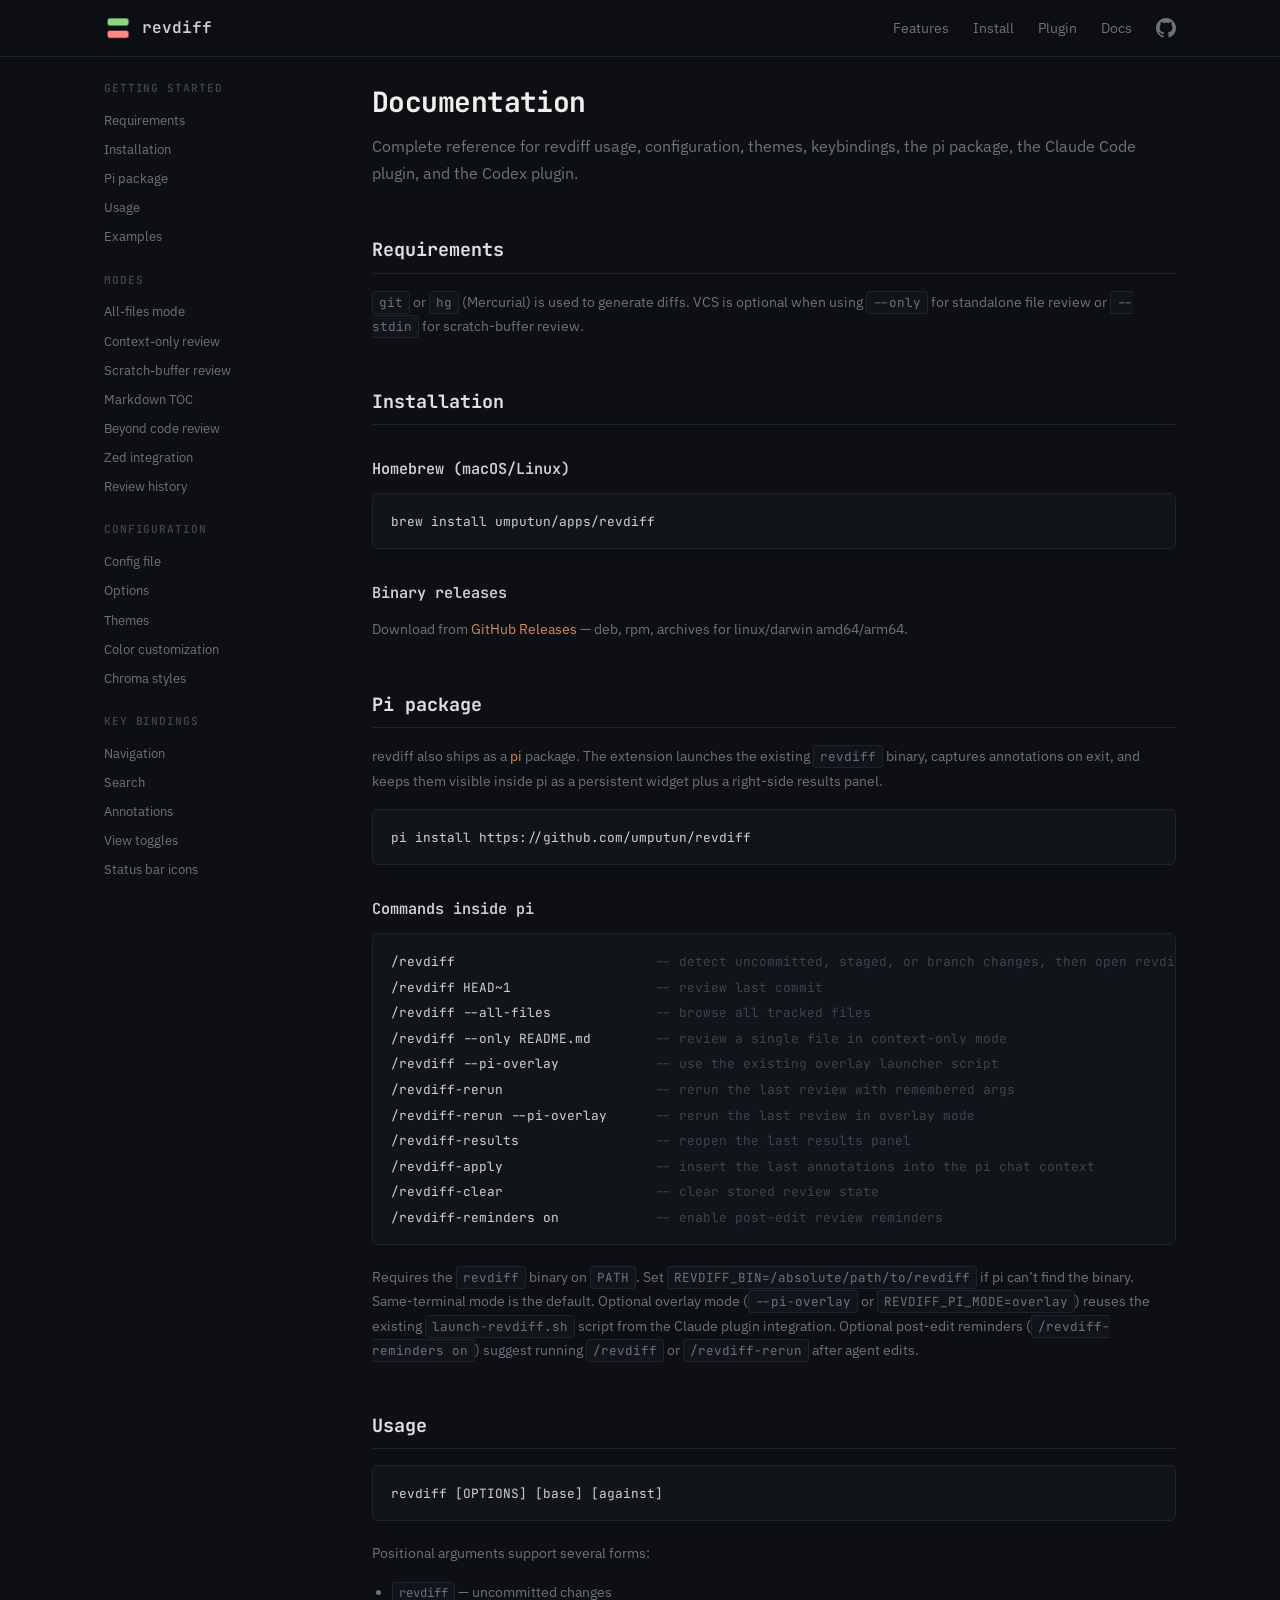
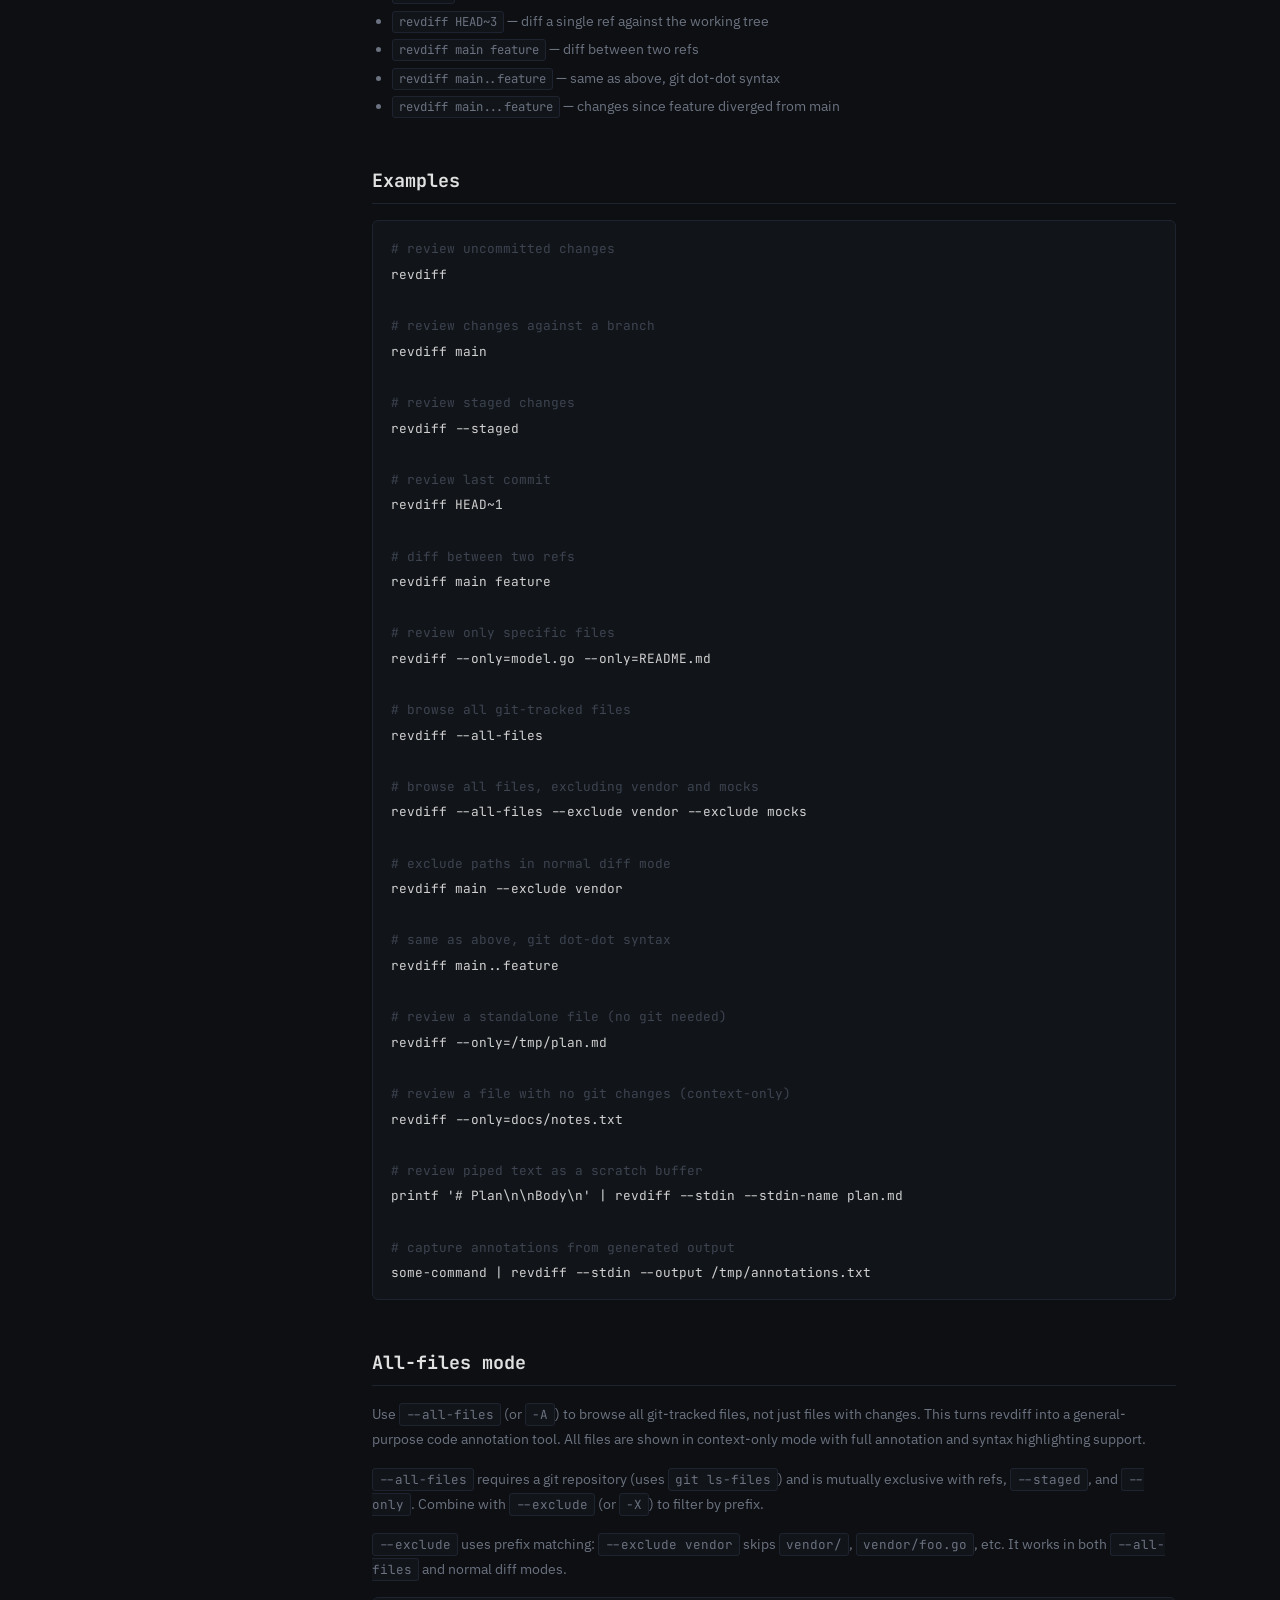
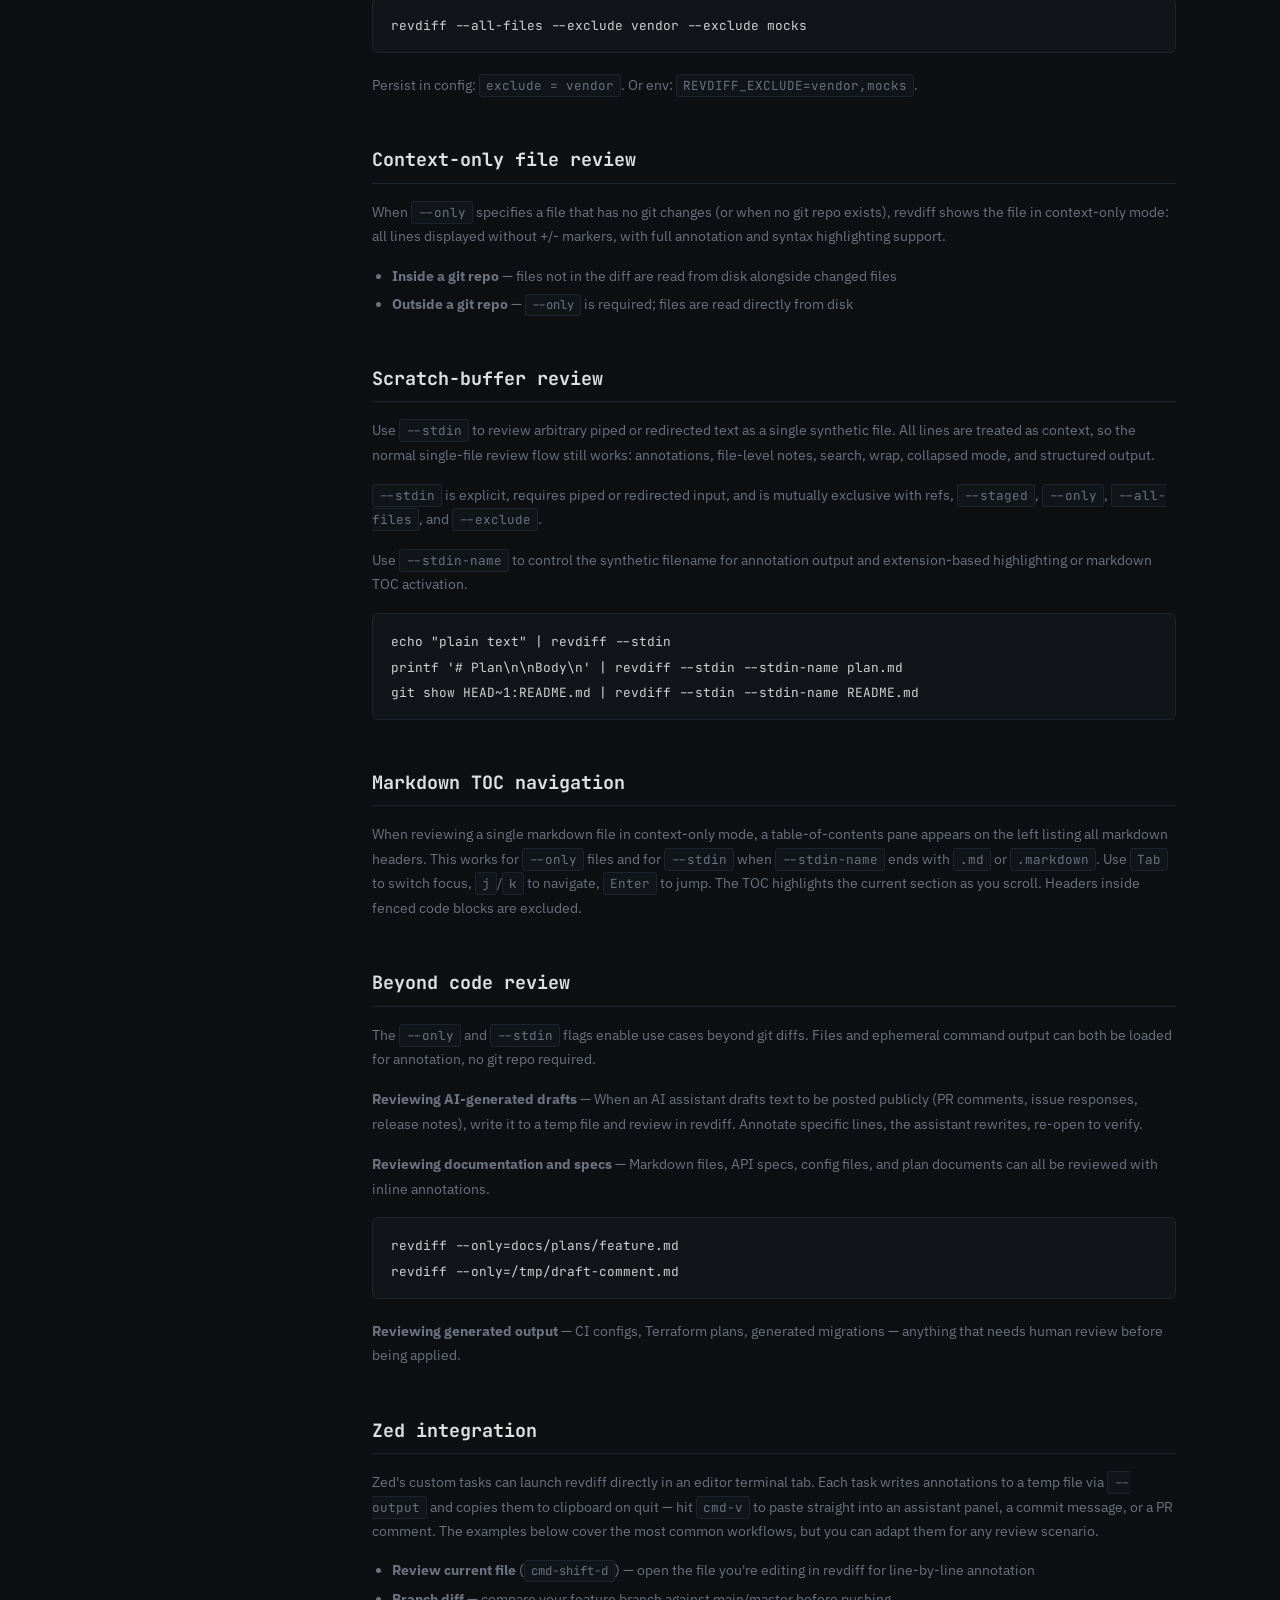
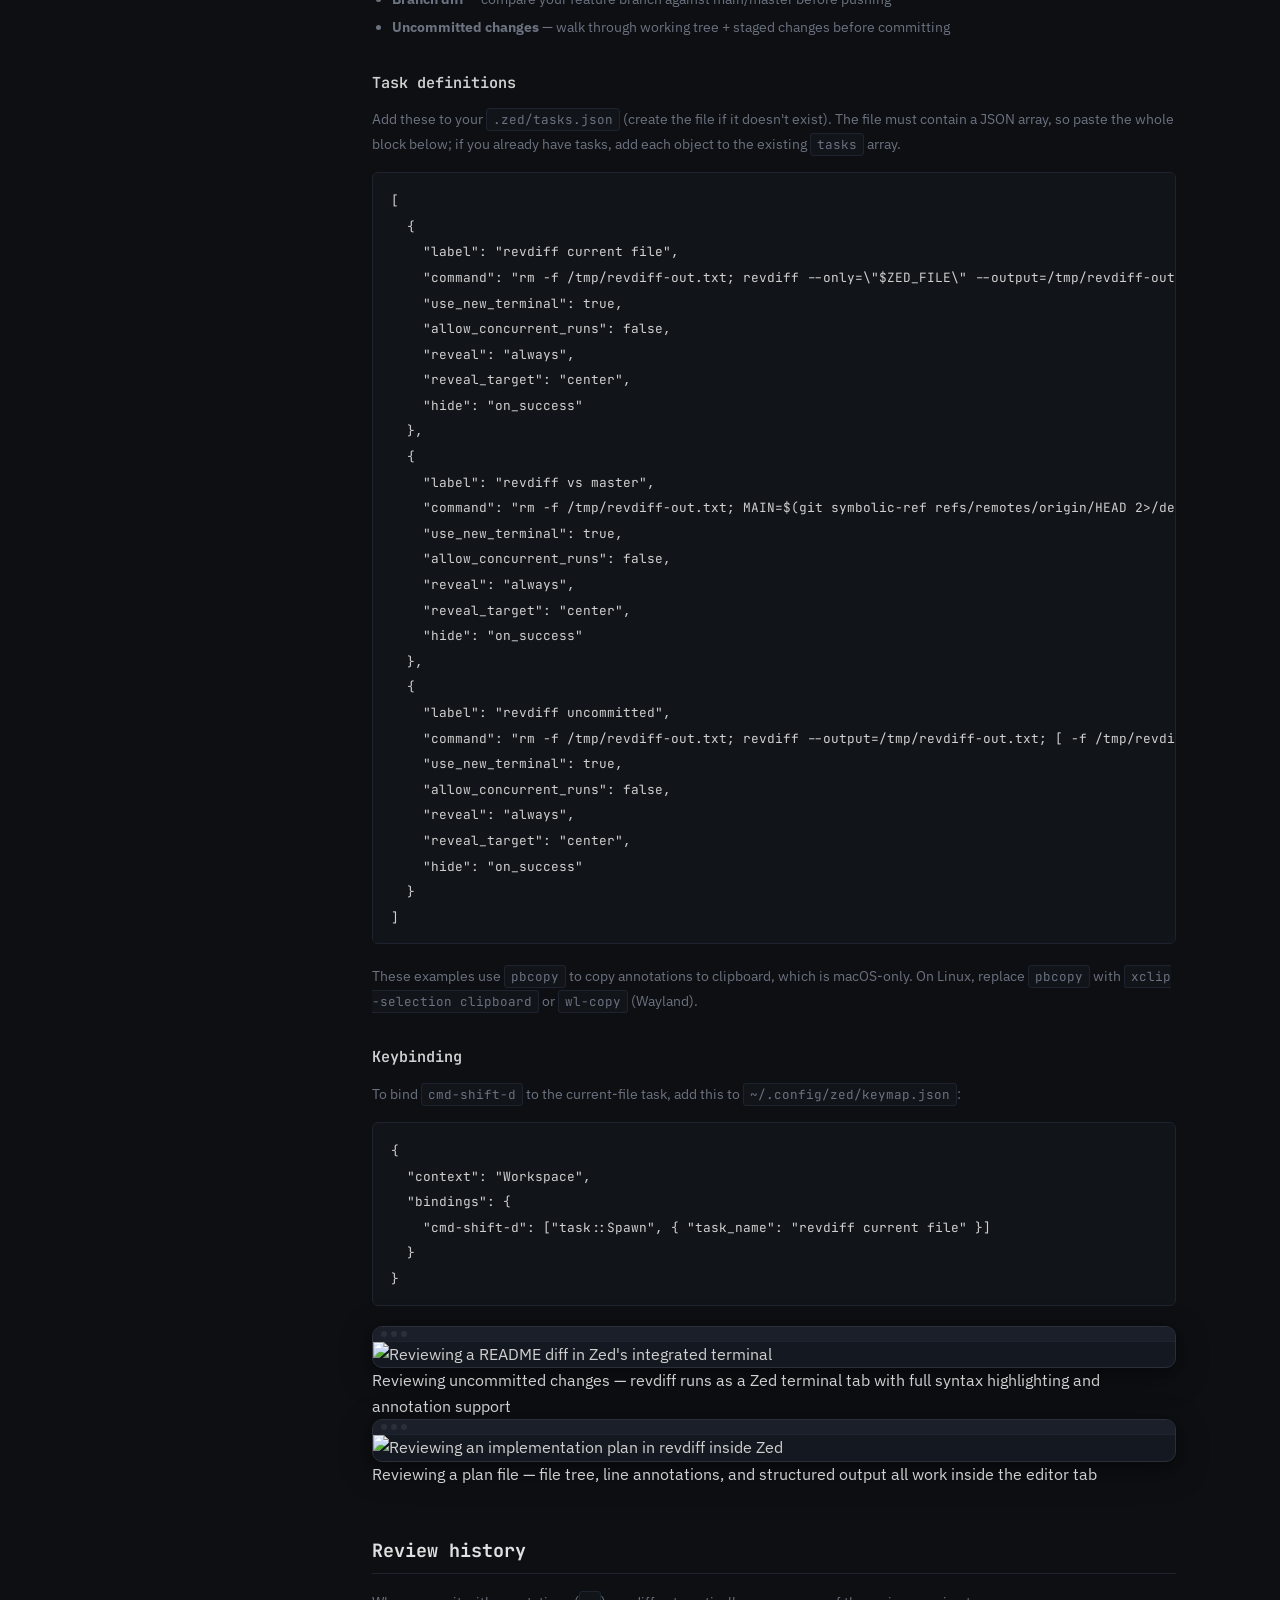
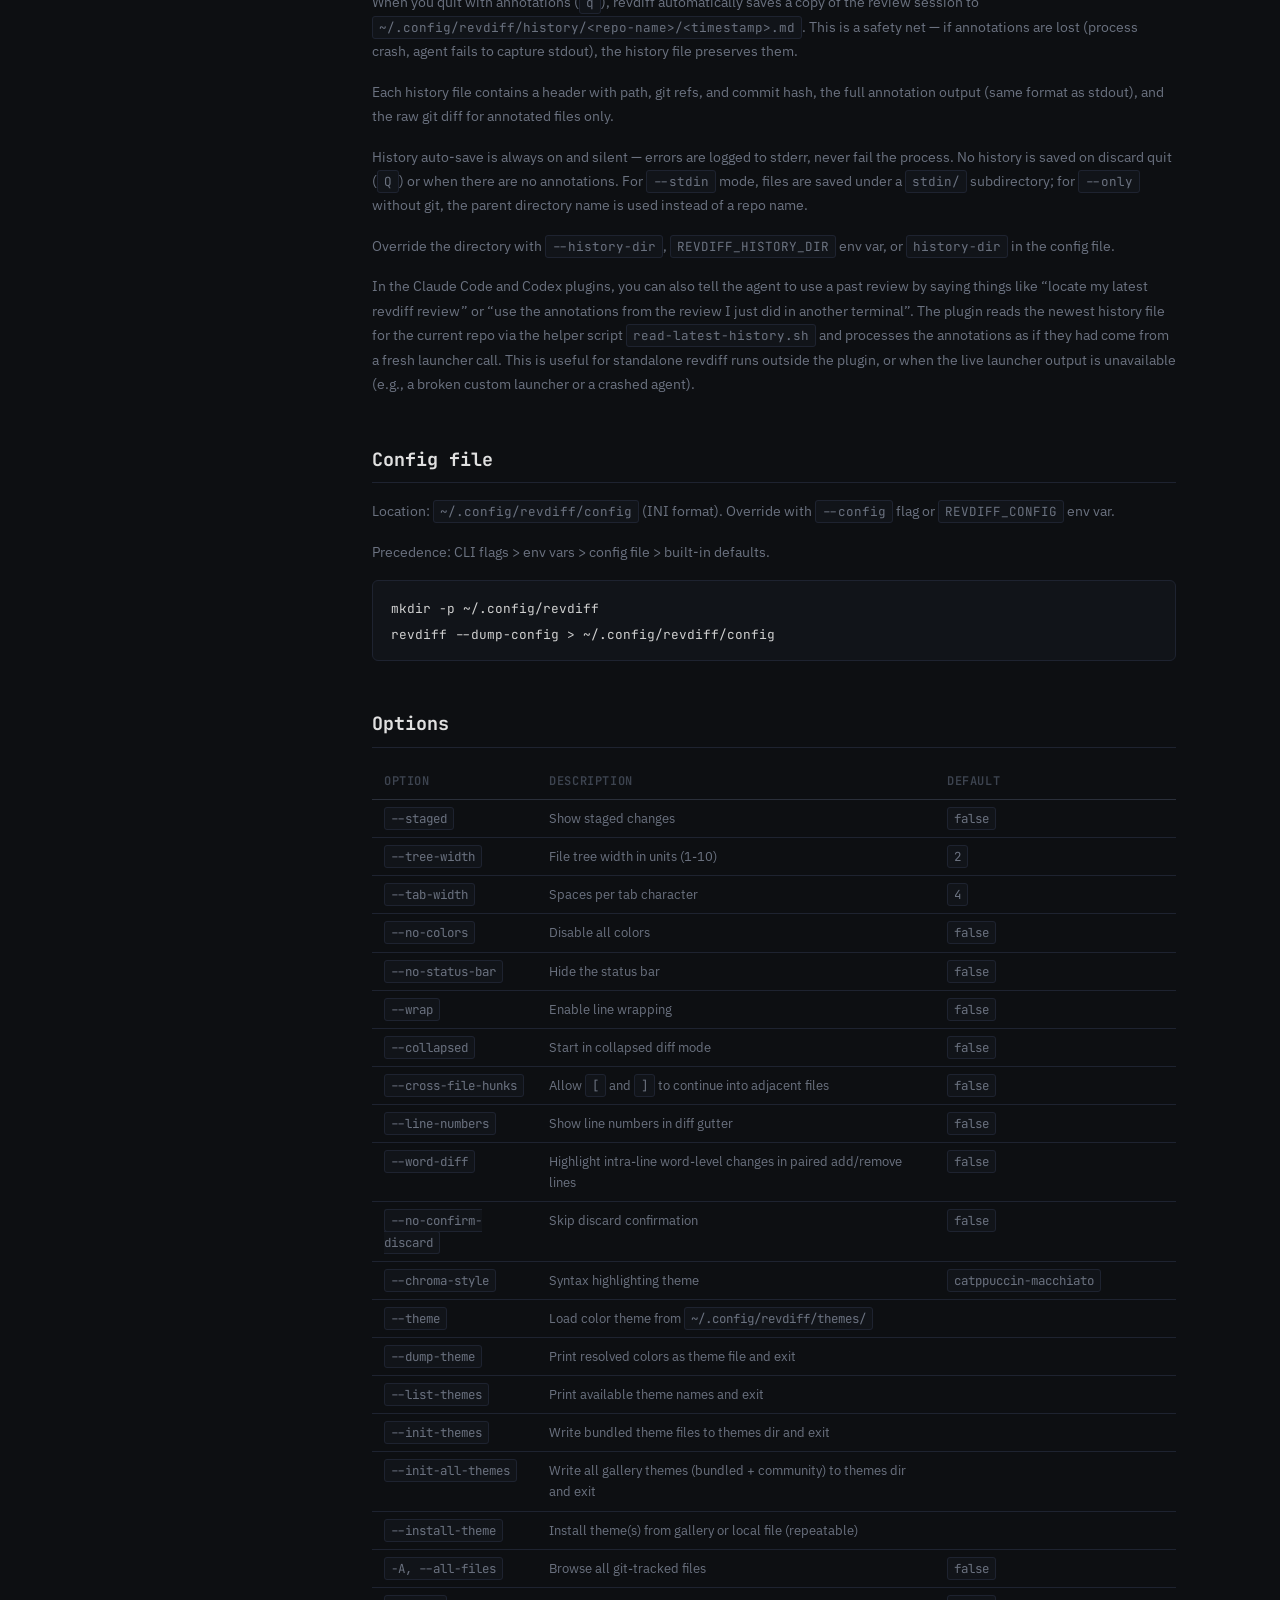
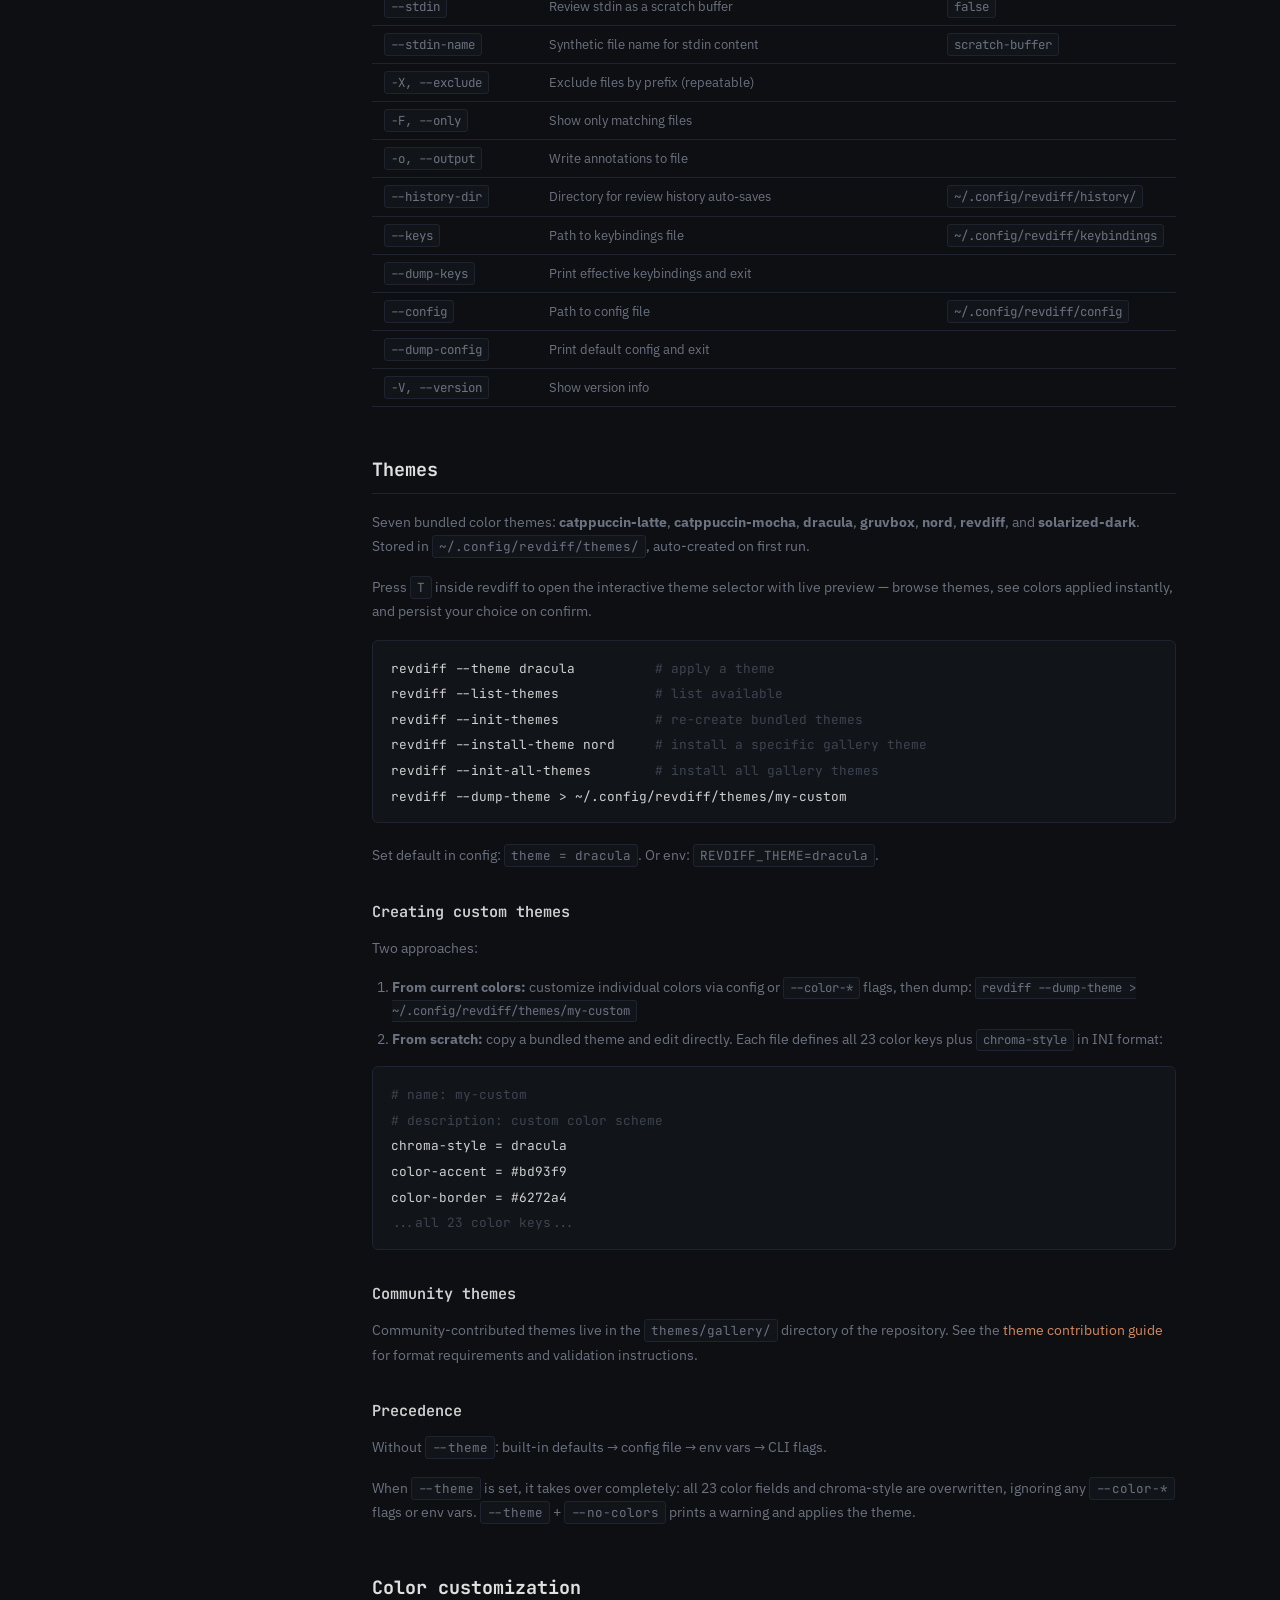
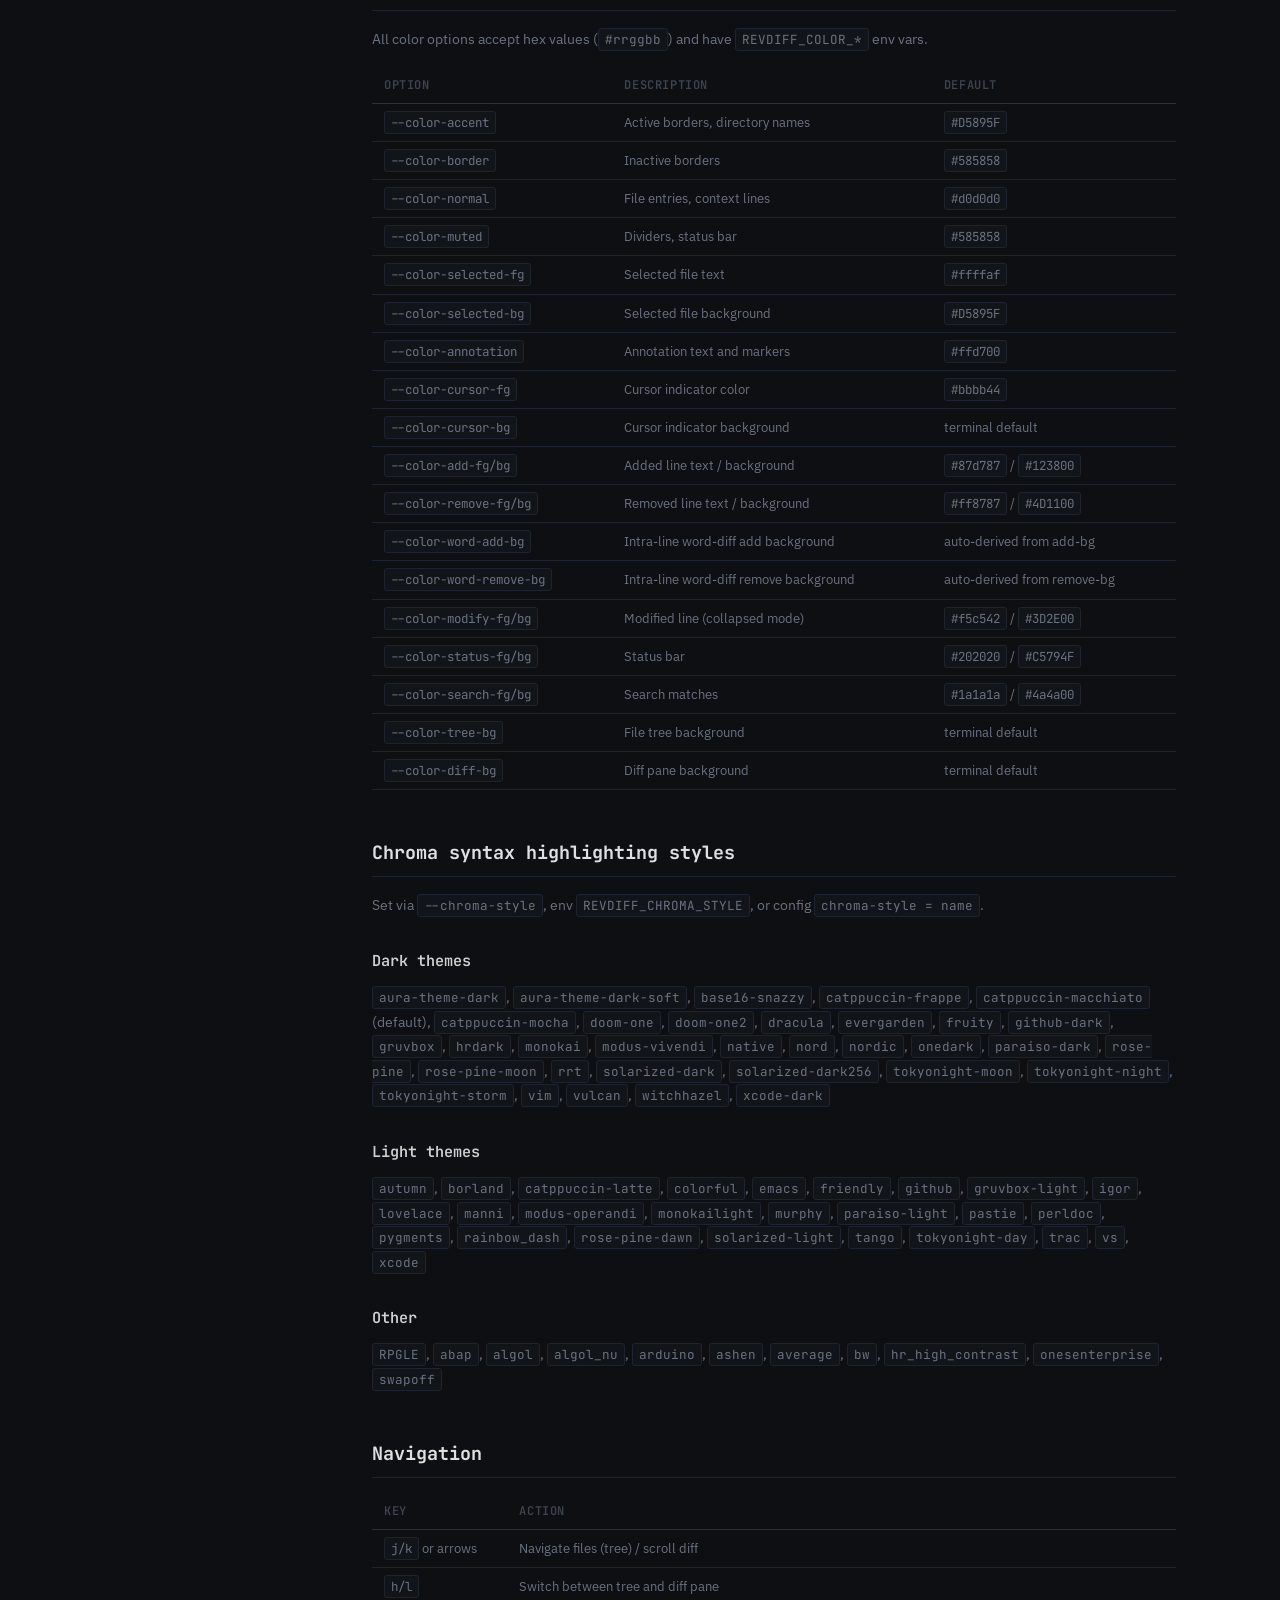
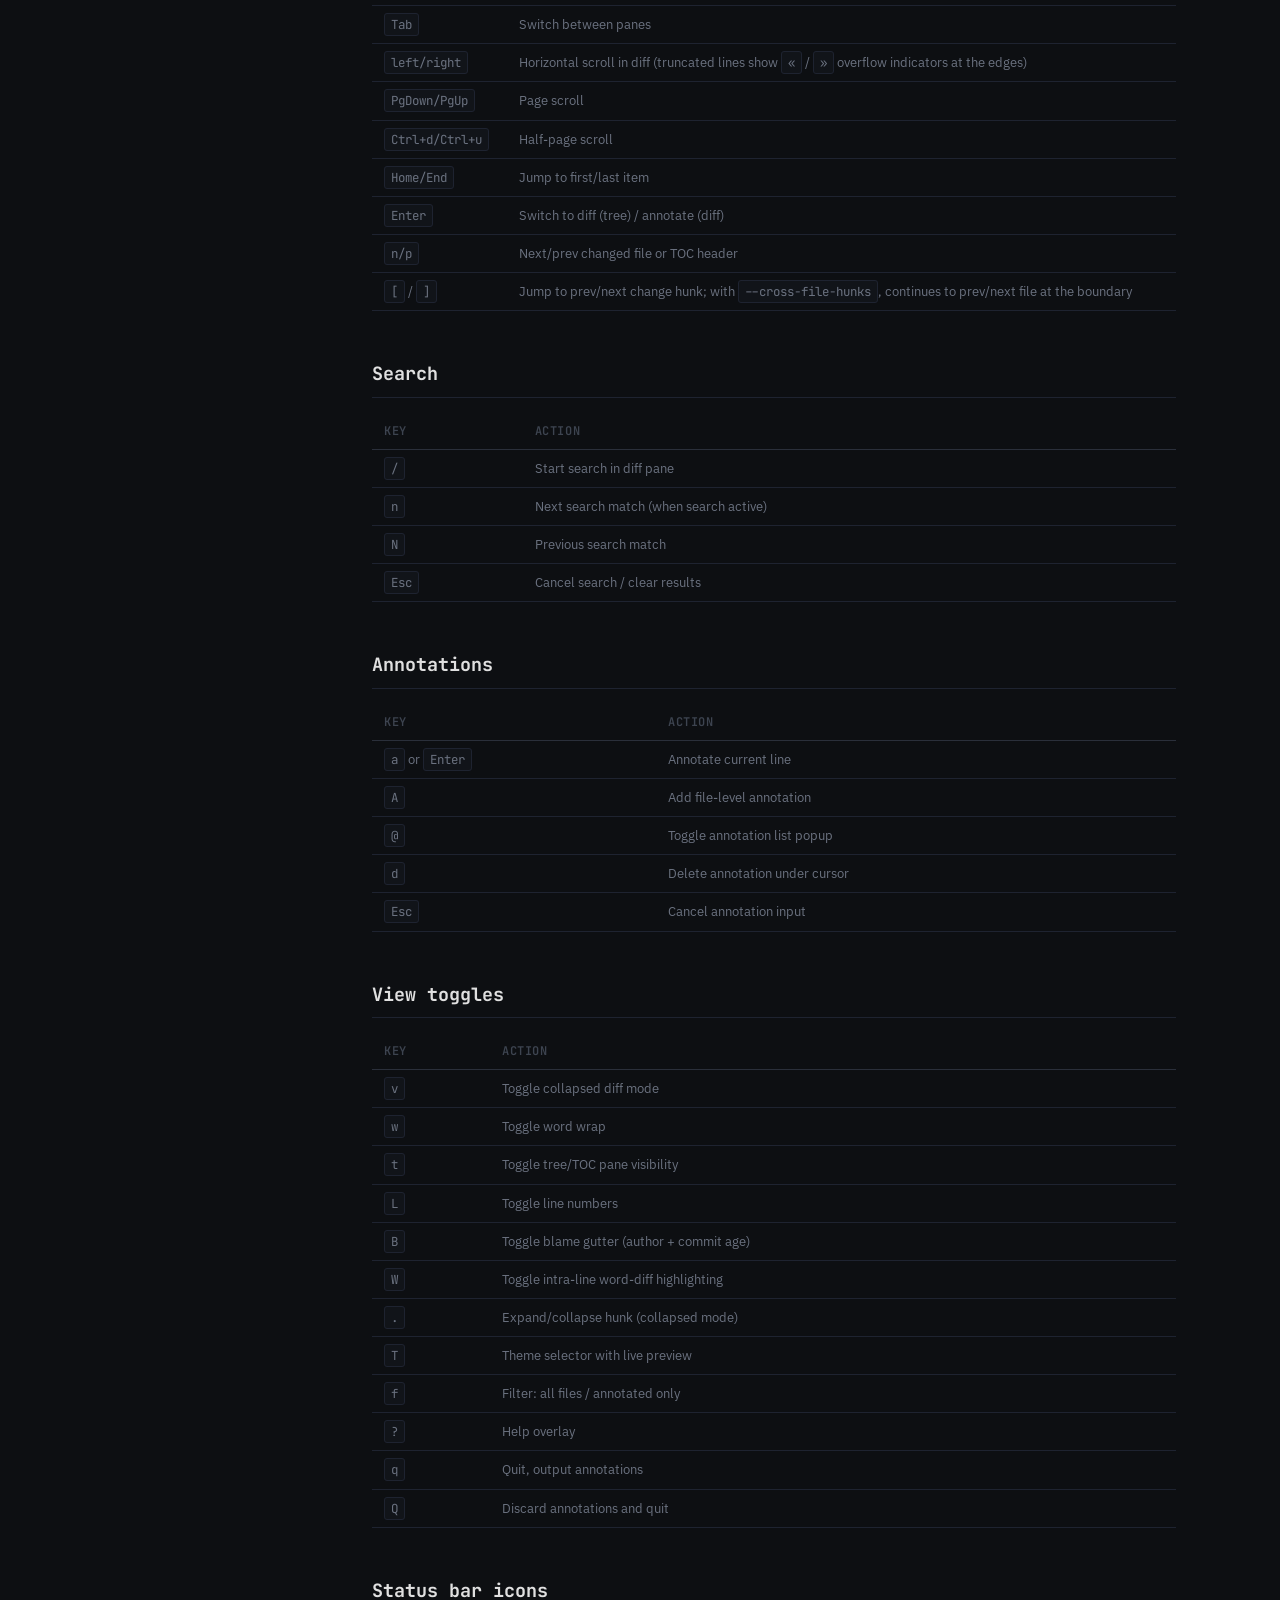
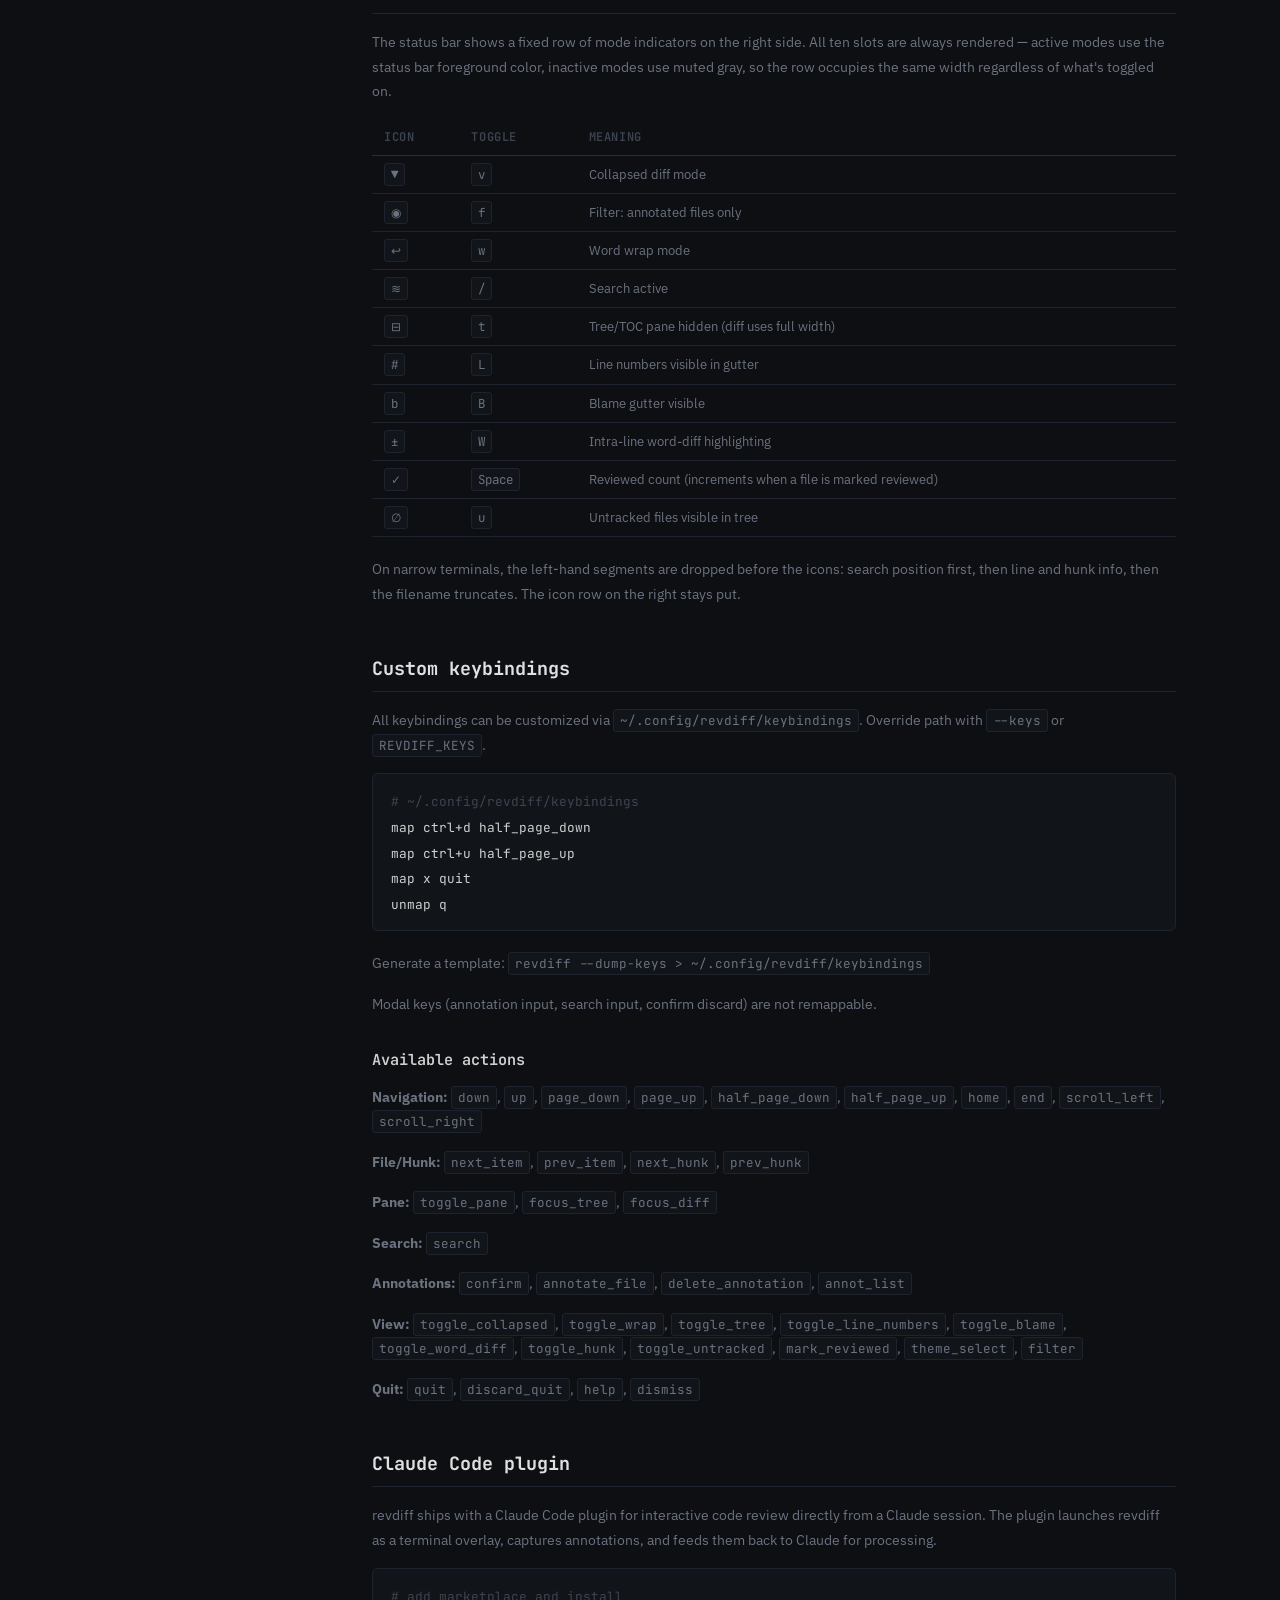
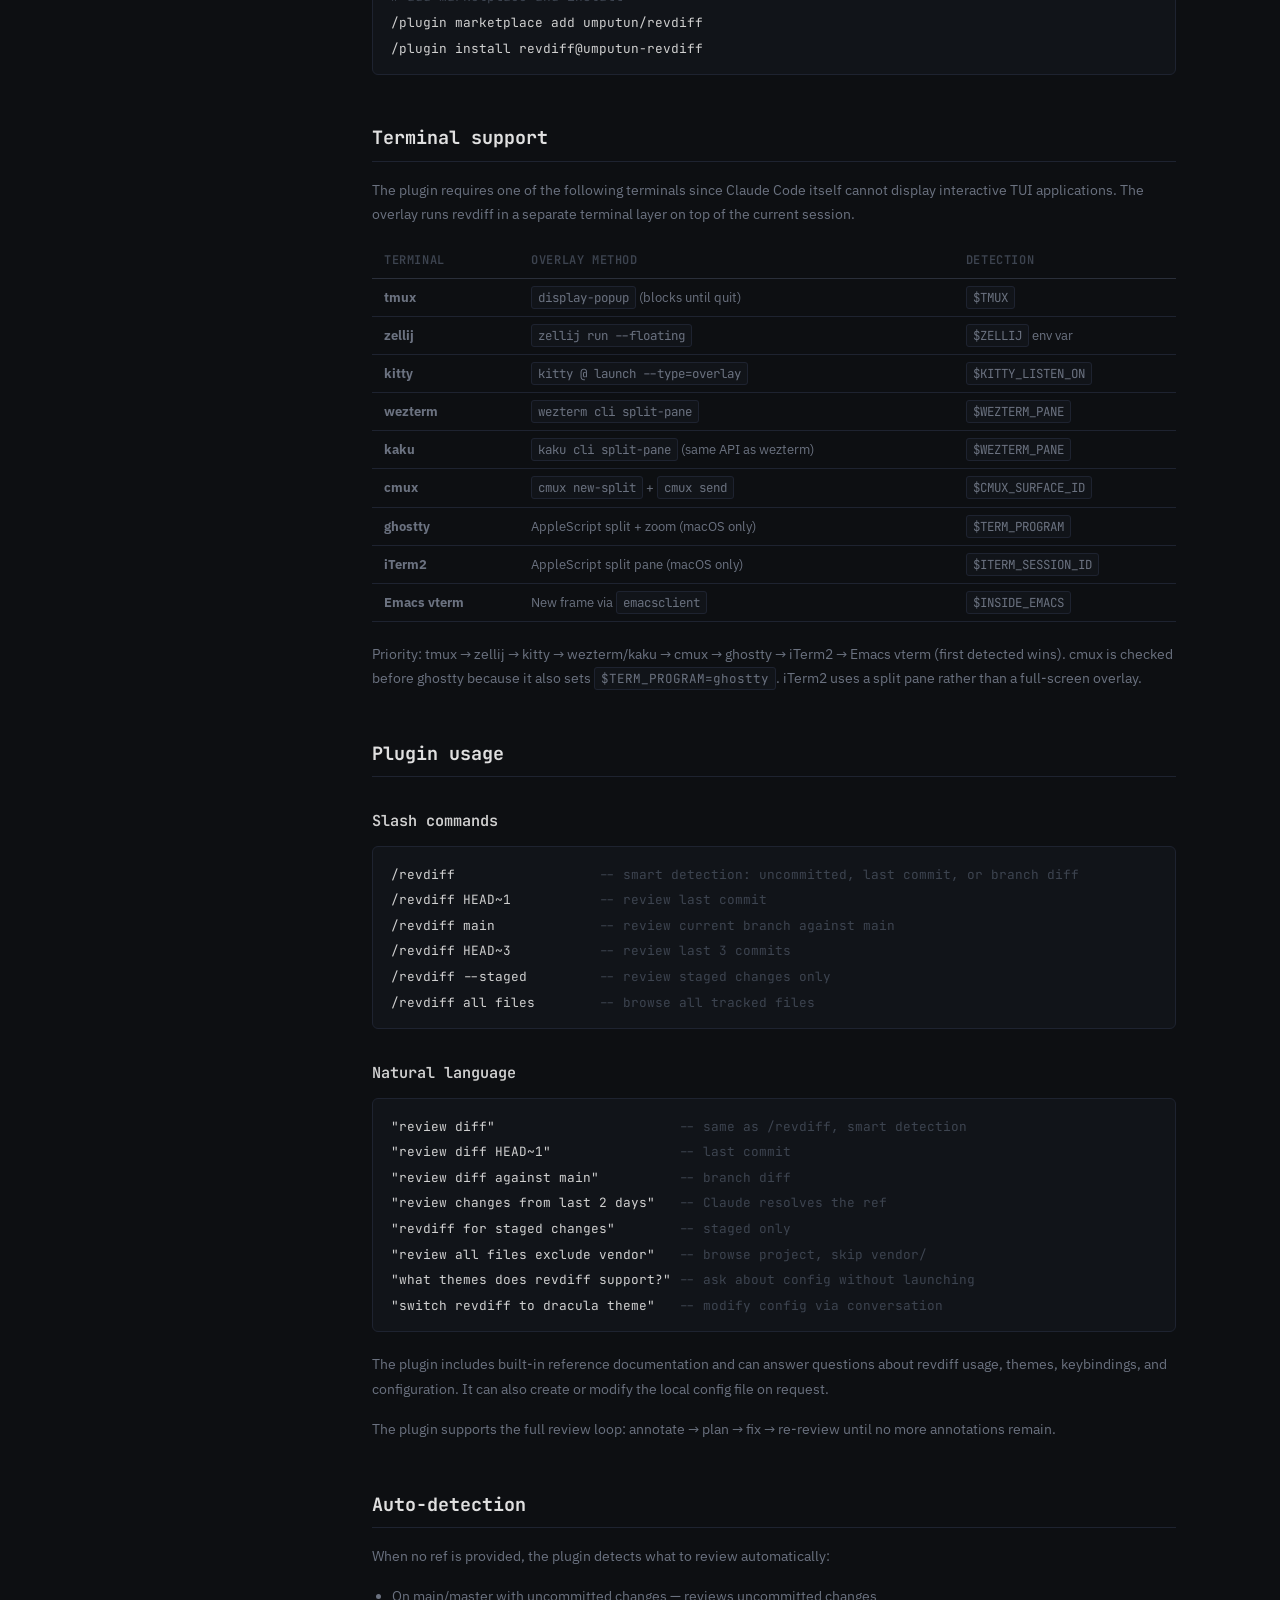
==== commit cd4f3e23: "feat: add history fallback to revdiff skill (#95) * feat: add history fallback to revdiff skill  Add" ====
--- a/site/docs.html
+++ b/site/docs.html
@@ -79,6 +79,7 @@
         <a href="#search">Search</a>
         <a href="#annotations">Annotations</a>
         <a href="#view">View toggles</a>
+        <a href="#status-bar-icons">Status bar icons</a>
         <a href="#custom-keys">Custom keybindings</a>
 
         <h4>Claude Code plugin</h4>
@@ -103,7 +104,7 @@
         <p>Complete reference for revdiff usage, configuration, themes, keybindings, the pi package, the Claude Code plugin, and the Codex plugin.</p>
 
         <h2 id="requirements">Requirements</h2>
-        <p><code>git</code> is used to generate diffs. It is optional when using <code>--only</code> for standalone file review or <code>--stdin</code> for scratch-buffer review.</p>
+        <p><code>git</code> or <code>hg</code> (Mercurial) is used to generate diffs. VCS is optional when using <code>--only</code> for standalone file review or <code>--stdin</code> for scratch-buffer review.</p>
 
         <h2 id="installation">Installation</h2>
         <h3>Homebrew (macOS/Linux)</h3>
@@ -288,6 +289,7 @@
         <p>Each history file contains a header with path, git refs, and commit hash, the full annotation output (same format as stdout), and the raw git diff for annotated files only.</p>
         <p>History auto-save is always on and silent &mdash; errors are logged to stderr, never fail the process. No history is saved on discard quit (<code>Q</code>) or when there are no annotations. For <code>--stdin</code> mode, files are saved under a <code>stdin/</code> subdirectory; for <code>--only</code> without git, the parent directory name is used instead of a repo name.</p>
         <p>Override the directory with <code>--history-dir</code>, <code>REVDIFF_HISTORY_DIR</code> env var, or <code>history-dir</code> in the config file.</p>
+        <p>In the Claude Code and Codex plugins, you can also tell the agent to use a past review by saying things like &ldquo;locate my latest revdiff review&rdquo; or &ldquo;use the annotations from the review I just did in another terminal&rdquo;. The plugin reads the newest history file for the current repo via the helper script <code>read-latest-history.sh</code> and processes the annotations as if they had come from a fresh launcher call. This is useful for standalone revdiff runs outside the plugin, or when the live launcher output is unavailable (e.g., a broken custom launcher or a crashed agent).</p>
 
         <!-- configuration -->
         <h2 id="config-file">Config file</h2>
@@ -445,7 +447,7 @@
                 <tr><td><code>w</code></td><td>Toggle word wrap</td></tr>
                 <tr><td><code>t</code></td><td>Toggle tree/TOC pane visibility</td></tr>
                 <tr><td><code>L</code></td><td>Toggle line numbers</td></tr>
-                <tr><td><code>B</code></td><td>Toggle git blame gutter (author + commit age)</td></tr>
+                <tr><td><code>B</code></td><td>Toggle blame gutter (author + commit age)</td></tr>
                 <tr><td><code>W</code></td><td>Toggle intra-line word-diff highlighting</td></tr>
                 <tr><td><code>.</code></td><td>Expand/collapse hunk (collapsed mode)</td></tr>
                 <tr><td><code>T</code></td><td>Theme selector with live preview</td></tr>
@@ -455,6 +457,25 @@
                 <tr><td><code>Q</code></td><td>Discard annotations and quit</td></tr>
             </tbody>
         </table>
+
+        <h2 id="status-bar-icons">Status bar icons</h2>
+        <p>The status bar shows a fixed row of mode indicators on the right side. All ten slots are always rendered &mdash; active modes use the status bar foreground color, inactive modes use muted gray, so the row occupies the same width regardless of what's toggled on.</p>
+        <table>
+            <thead><tr><th>Icon</th><th>Toggle</th><th>Meaning</th></tr></thead>
+            <tbody>
+                <tr><td><code>▼</code></td><td><code>v</code></td><td>Collapsed diff mode</td></tr>
+                <tr><td><code>◉</code></td><td><code>f</code></td><td>Filter: annotated files only</td></tr>
+                <tr><td><code>↩</code></td><td><code>w</code></td><td>Word wrap mode</td></tr>
+                <tr><td><code>≋</code></td><td><code>/</code></td><td>Search active</td></tr>
+                <tr><td><code>⊟</code></td><td><code>t</code></td><td>Tree/TOC pane hidden (diff uses full width)</td></tr>
+                <tr><td><code>#</code></td><td><code>L</code></td><td>Line numbers visible in gutter</td></tr>
+                <tr><td><code>b</code></td><td><code>B</code></td><td>Blame gutter visible</td></tr>
+                <tr><td><code>±</code></td><td><code>W</code></td><td>Intra-line word-diff highlighting</td></tr>
+                <tr><td><code>✓</code></td><td><code>Space</code></td><td>Reviewed count (increments when a file is marked reviewed)</td></tr>
+                <tr><td><code>∅</code></td><td><code>u</code></td><td>Untracked files visible in tree</td></tr>
+            </tbody>
+        </table>
+        <p>On narrow terminals, the left-hand segments are dropped before the icons: search position first, then line and hunk info, then the filename truncates. The icon row on the right stays put.</p>
 
         <h2 id="custom-keys">Custom keybindings</h2>
         <p>All keybindings can be customized via <code>~/.config/revdiff/keybindings</code>. Override path with <code>--keys</code> or <code>REVDIFF_KEYS</code>.</p>
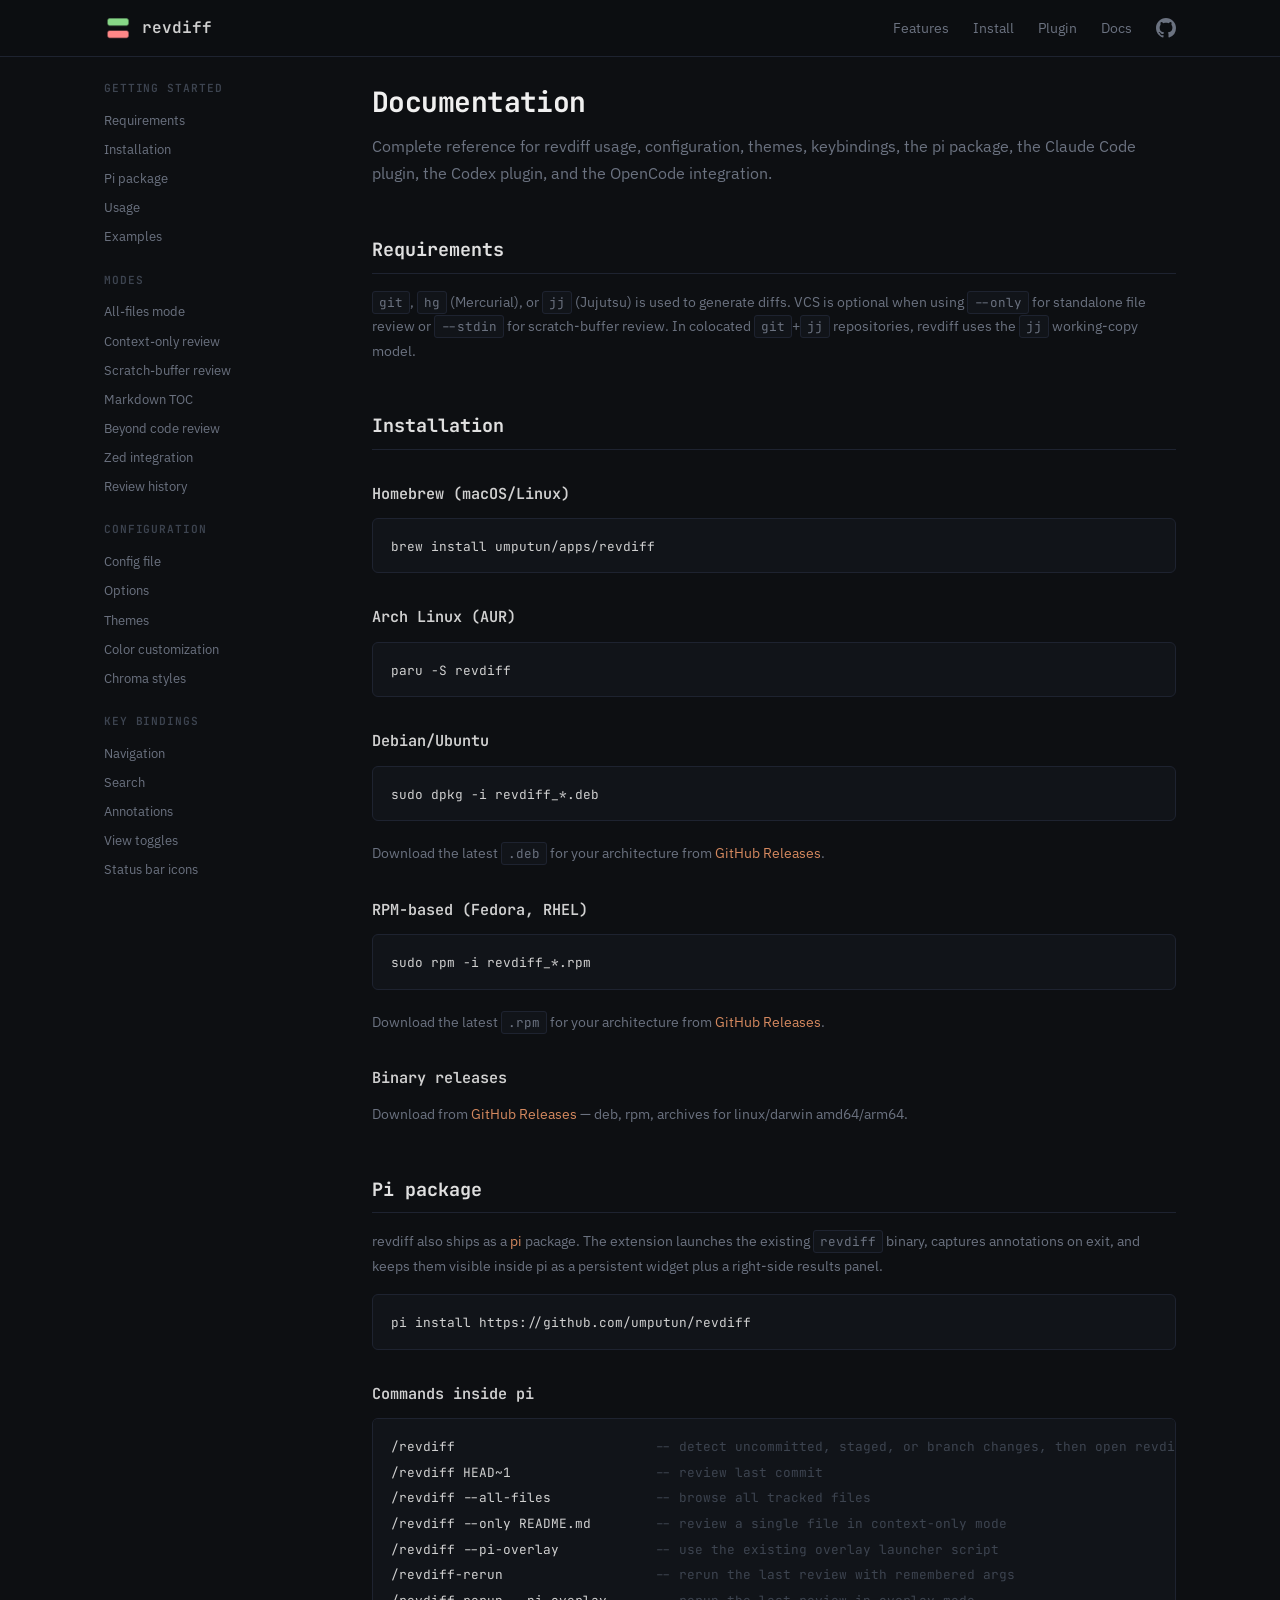
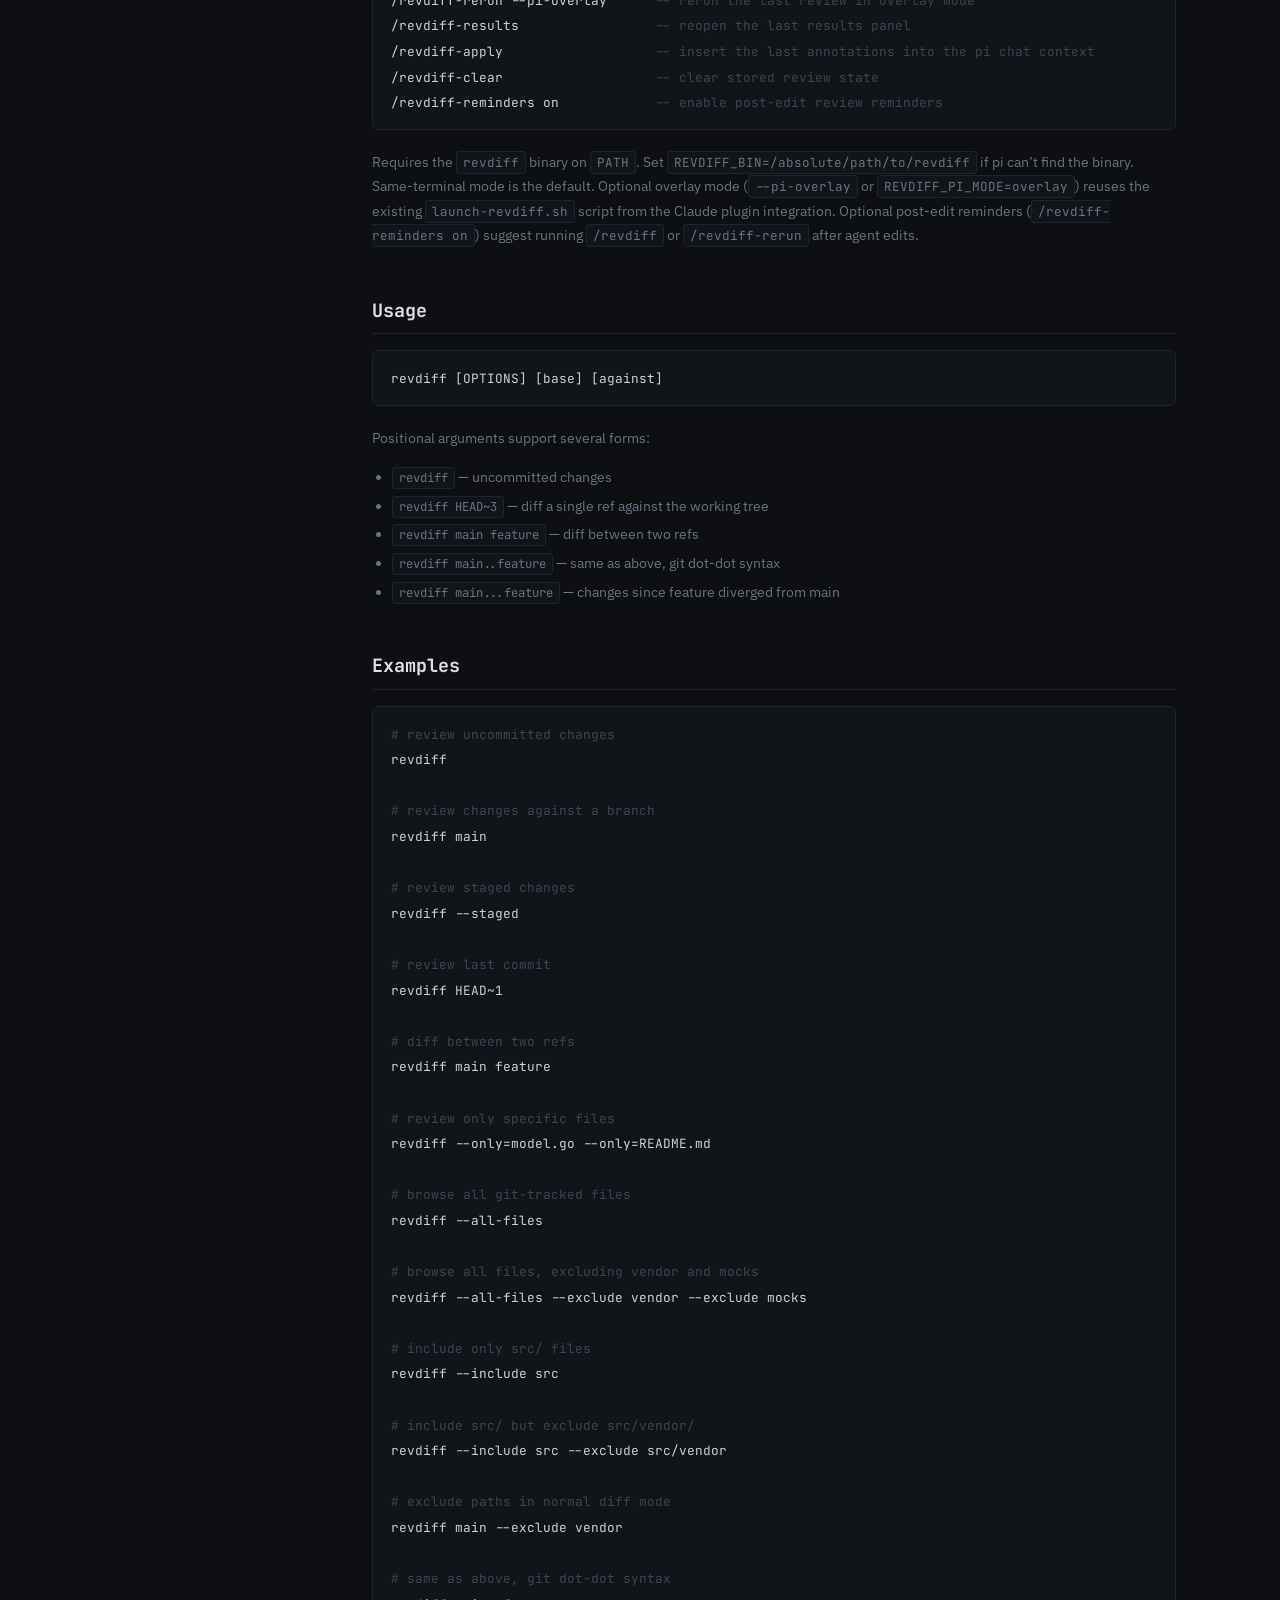
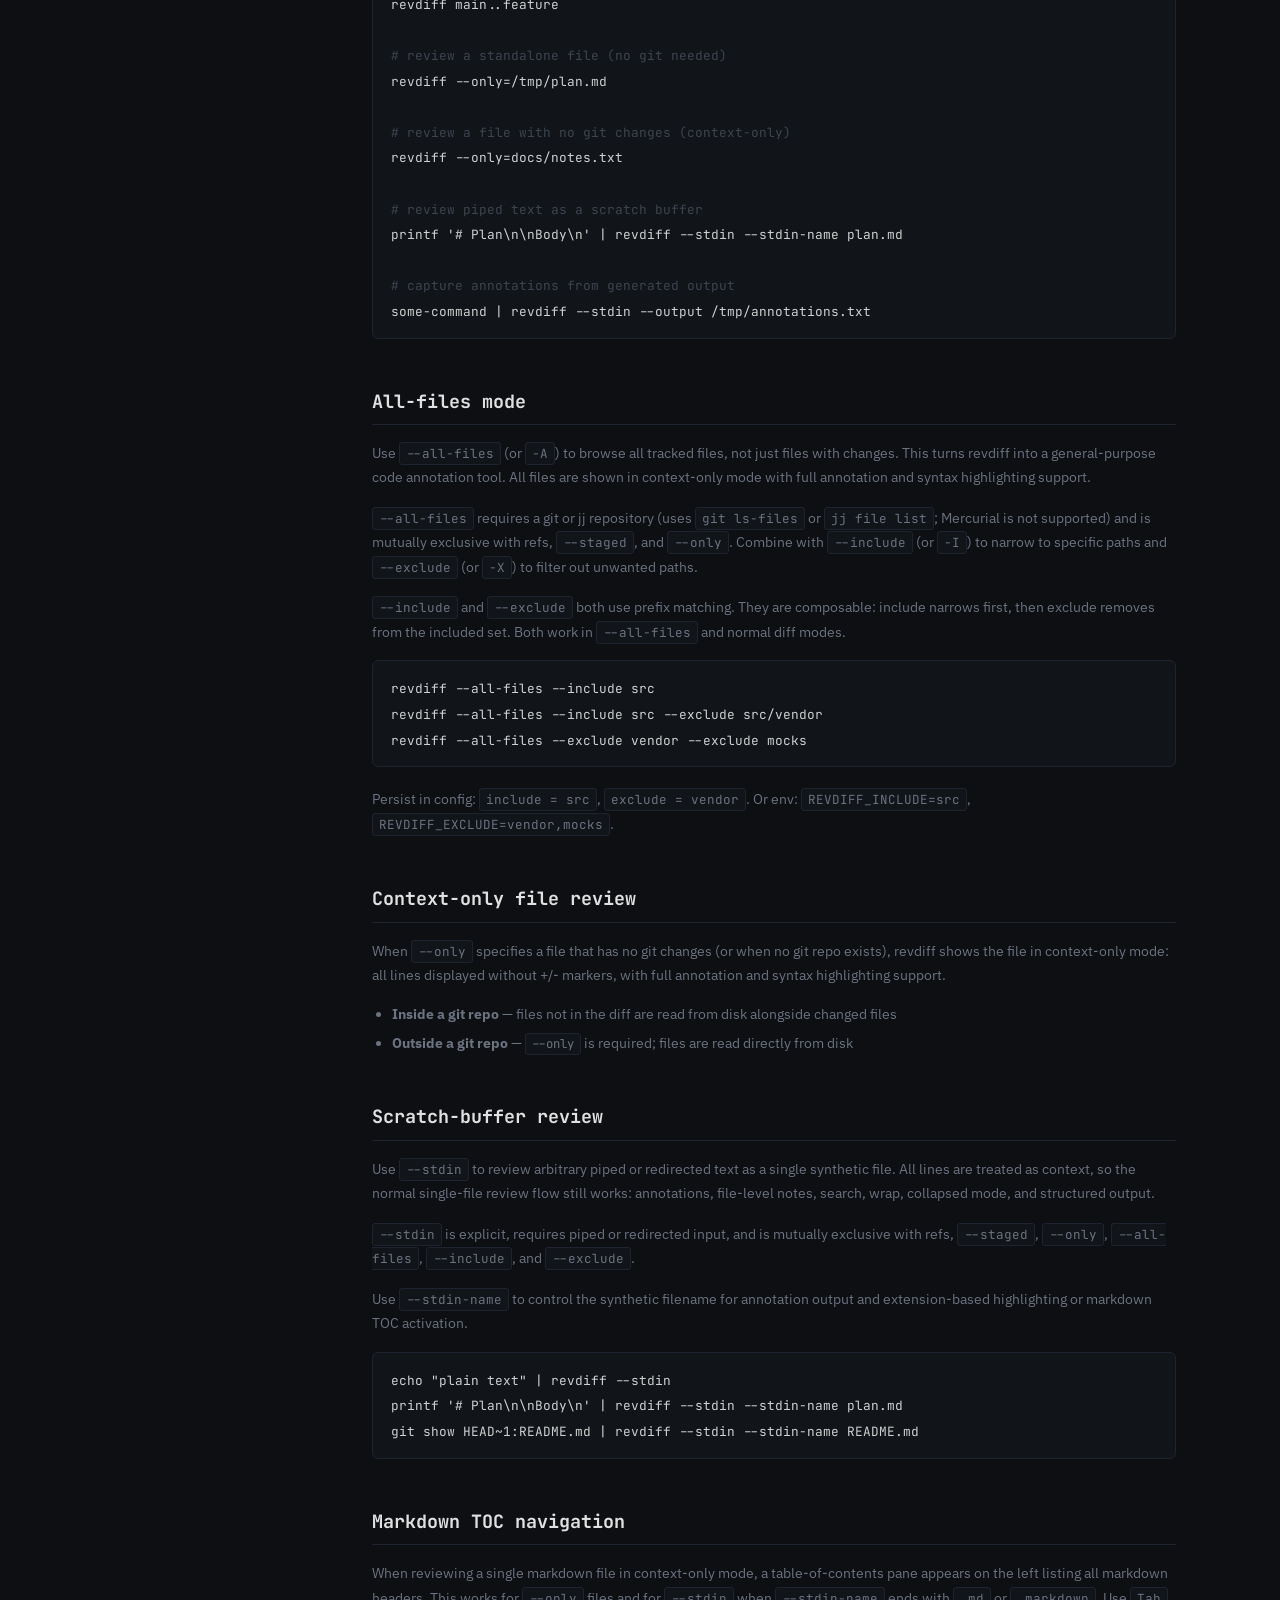
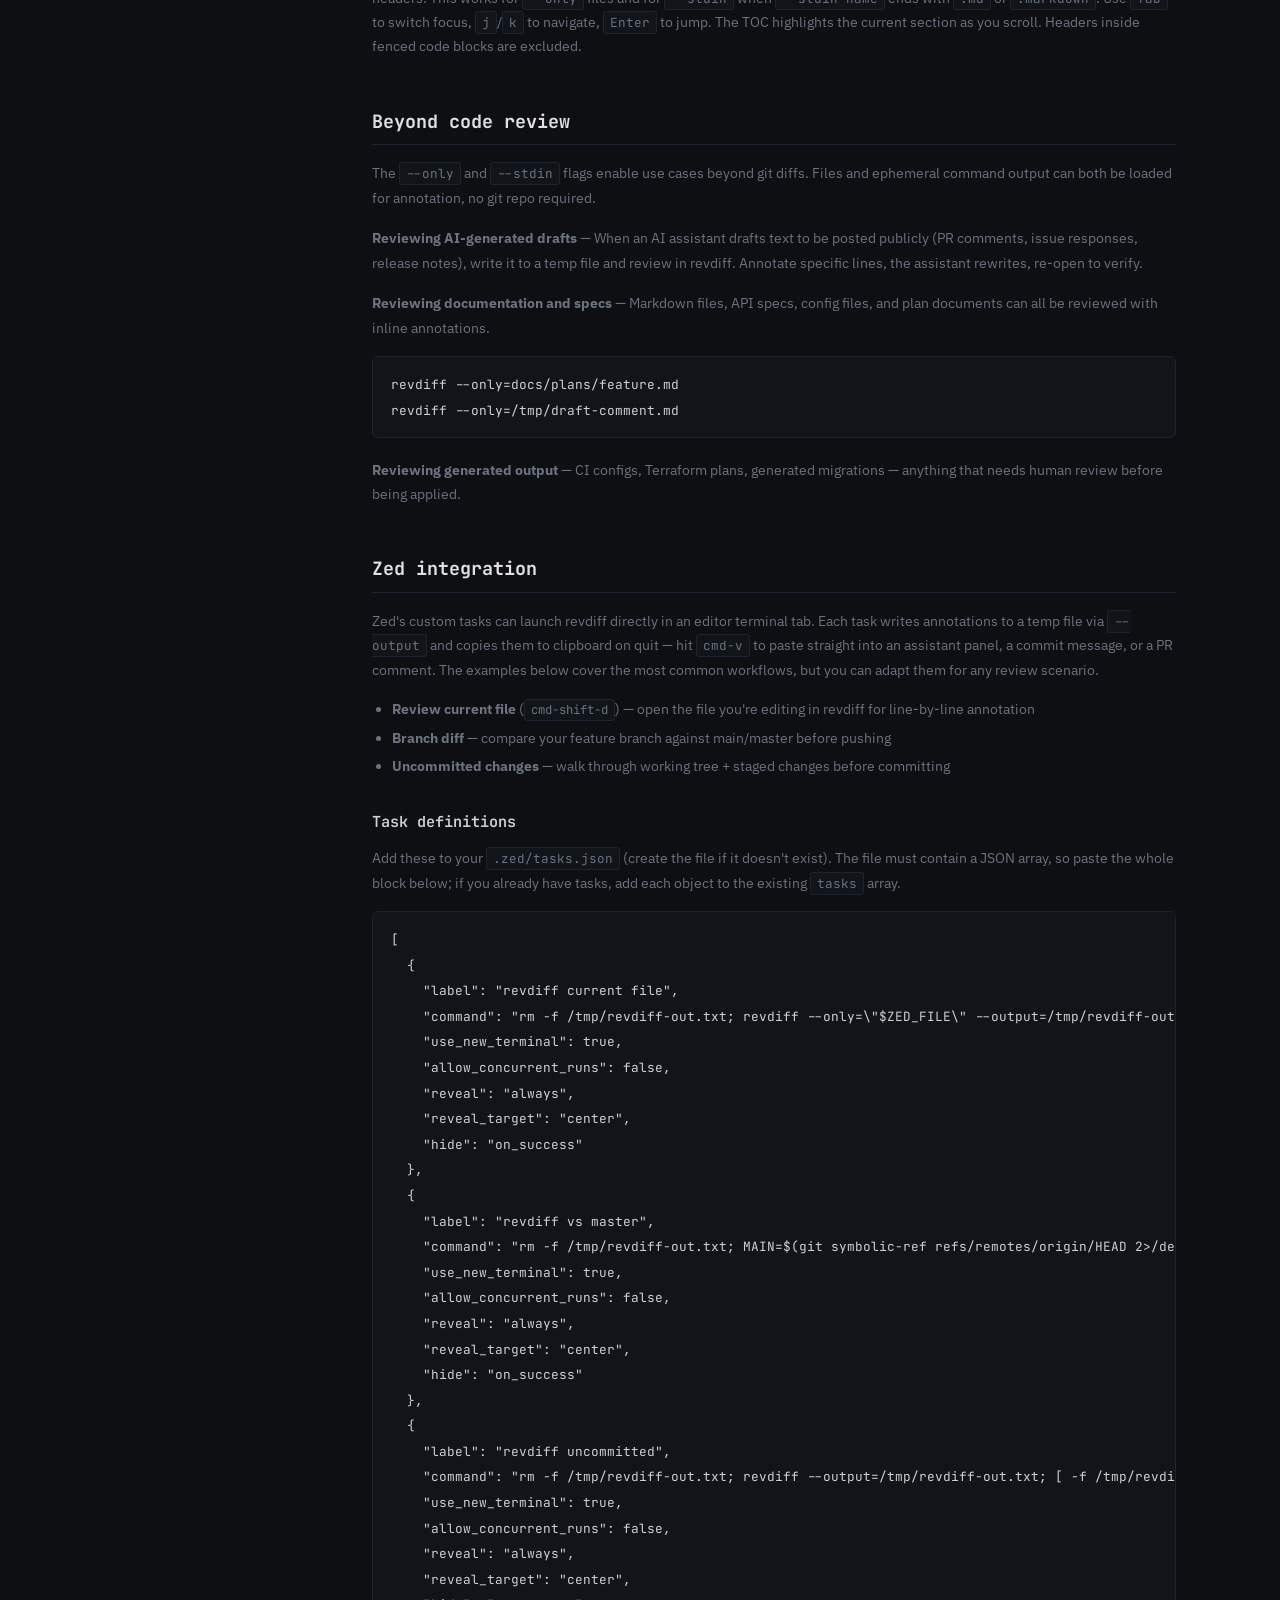
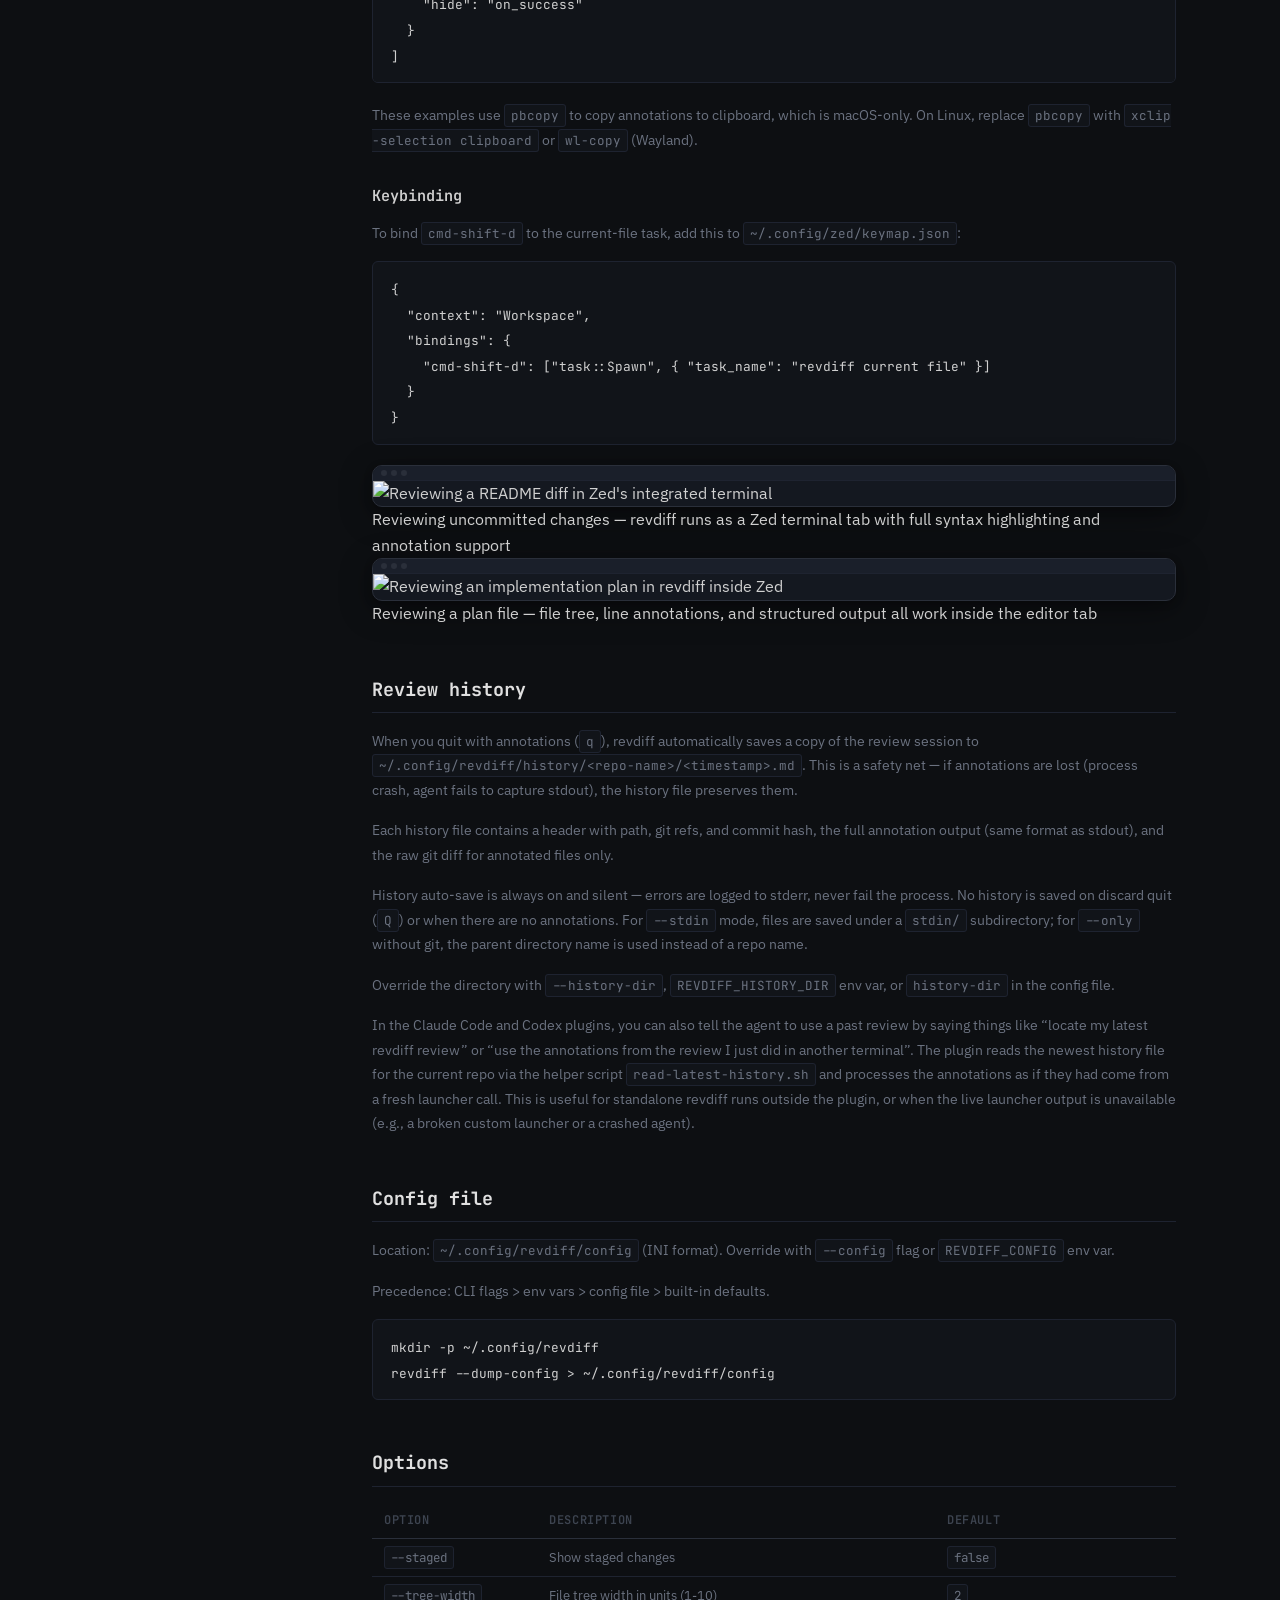
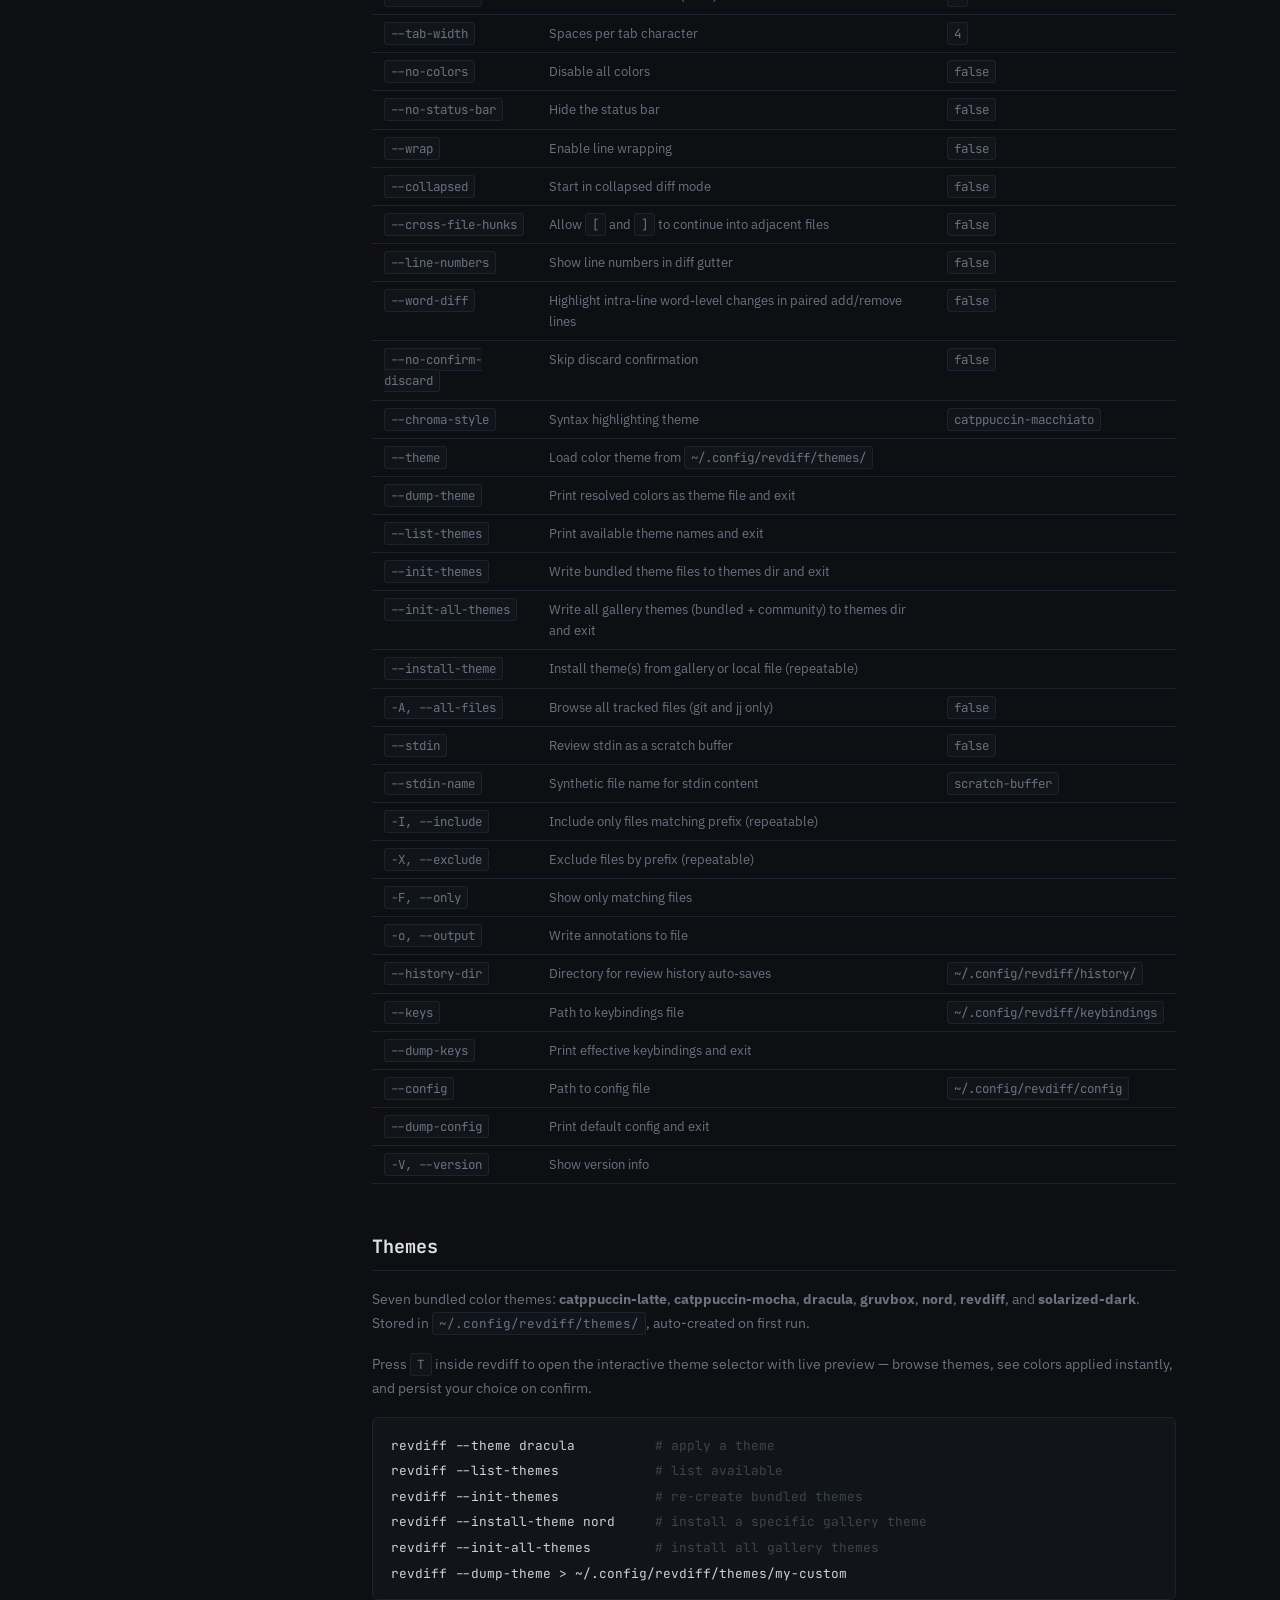
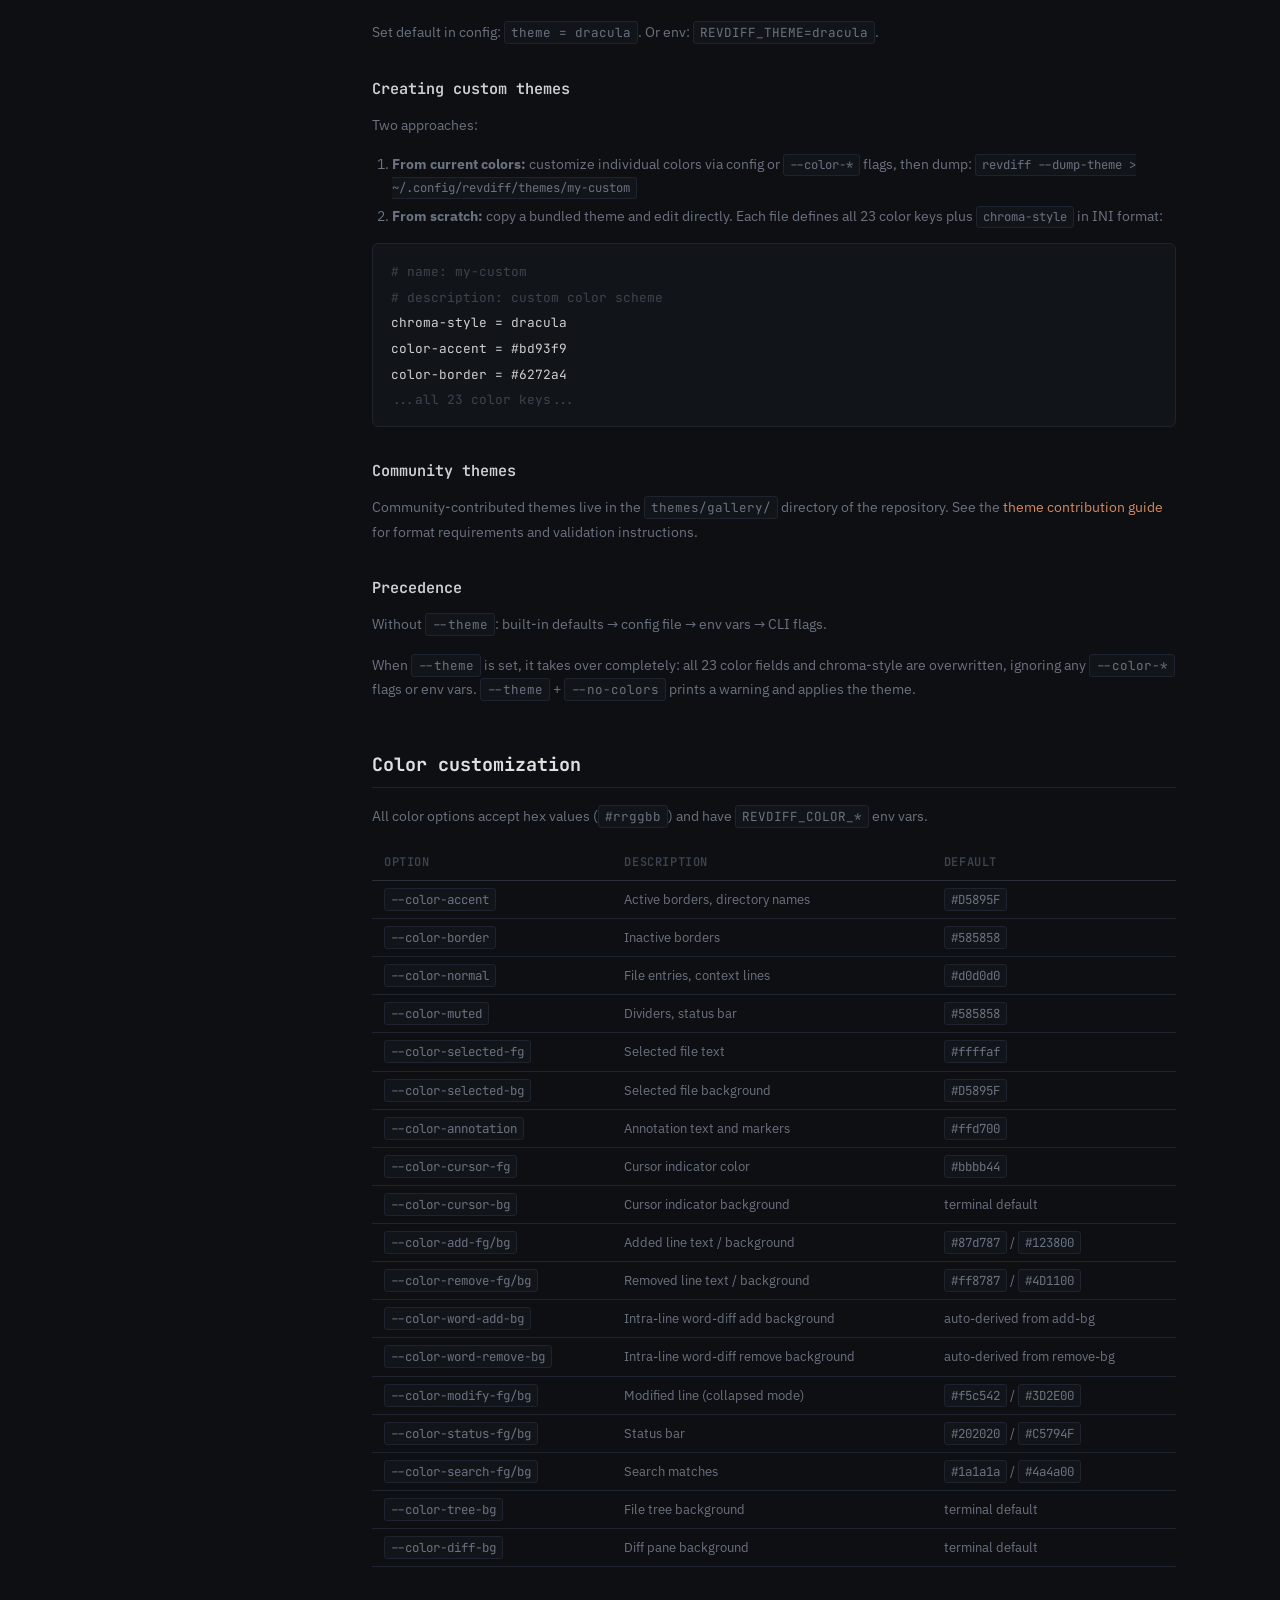
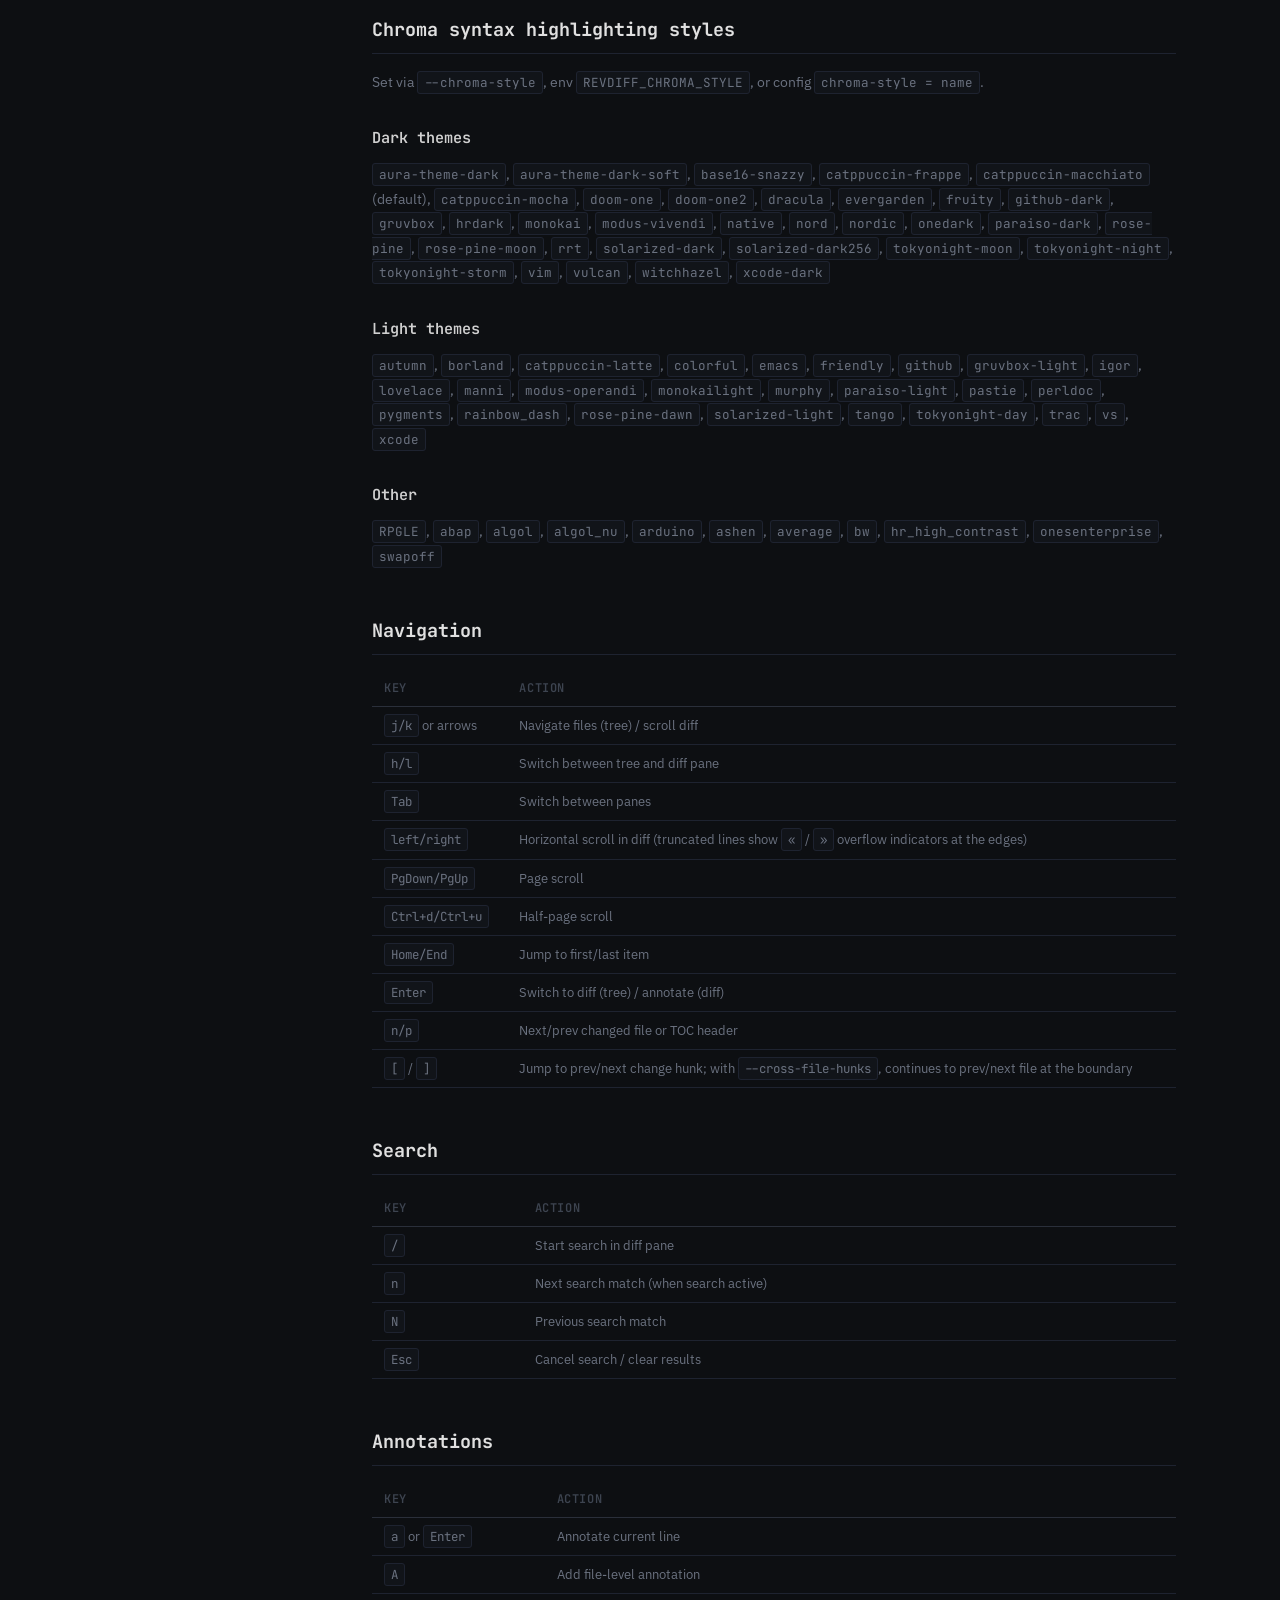
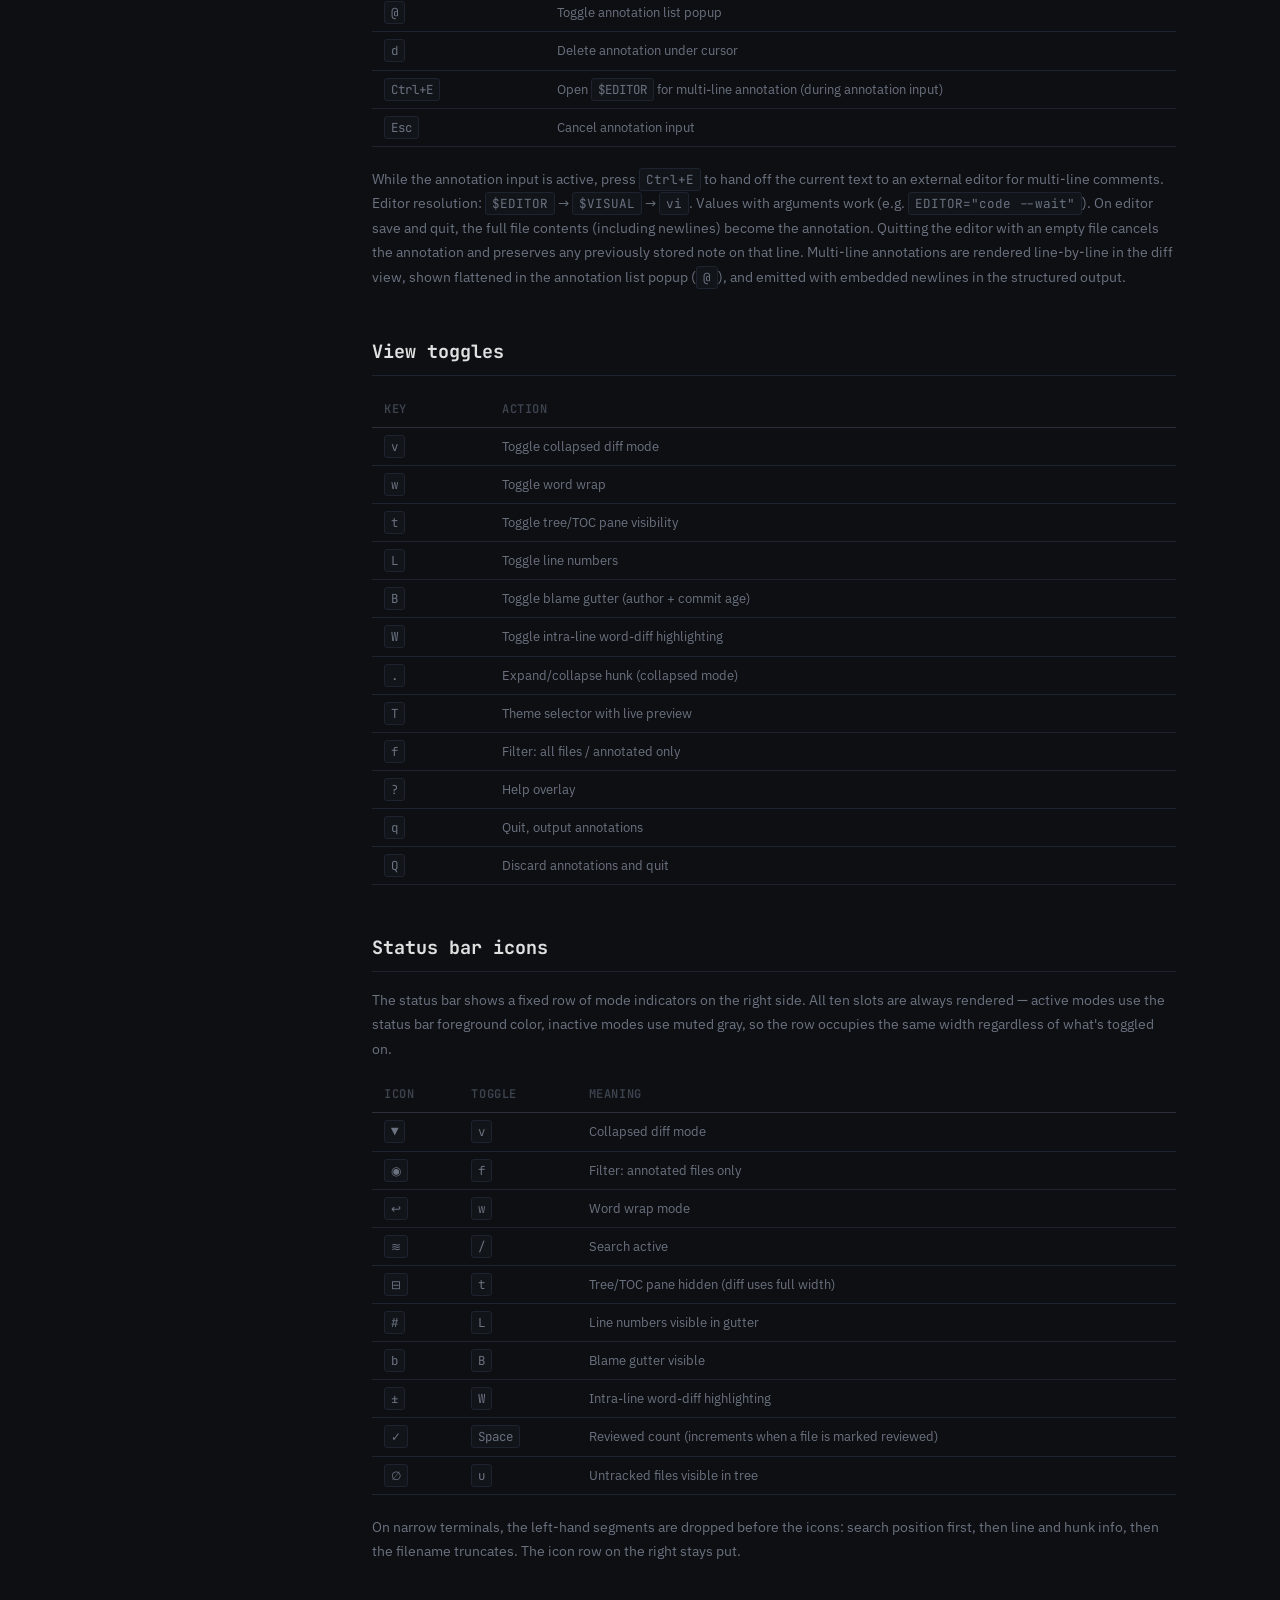
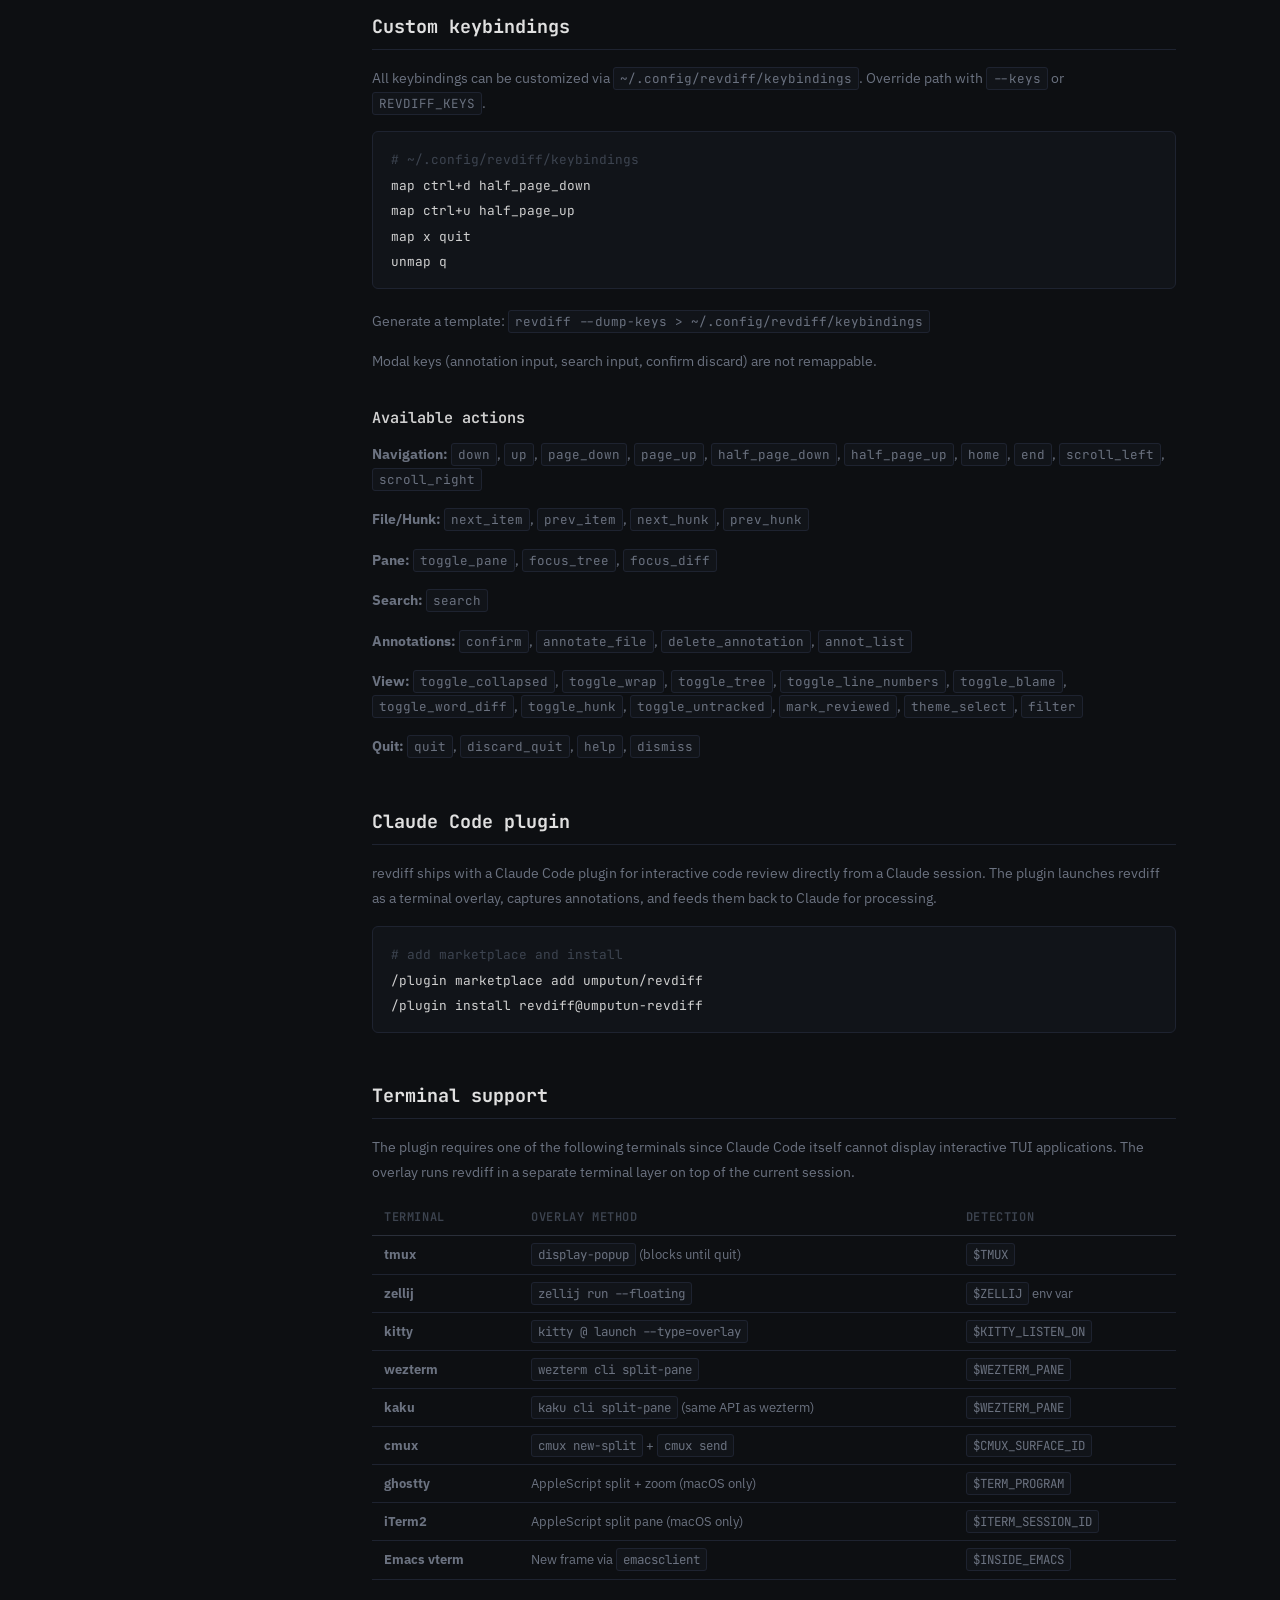
==== commit ce97820b: "Add Jujutsu (jj) support (#112) * Add Jujutsu (jj) support  Parallels the existing Mercurial backend" ====
--- a/site/docs.html
+++ b/site/docs.html
@@ -4,20 +4,20 @@
     <meta charset="UTF-8">
     <meta name="viewport" content="width=device-width, initial-scale=1.0">
     <title>Documentation — revdiff | Code Review for AI Agents</title>
-    <meta name="description" content="revdiff documentation: installation, pi package, Claude Code plugin setup, usage, configuration, themes, keybindings, and output format. Code review and plan review tool for AI coding sessions.">
+    <meta name="description" content="revdiff documentation: installation, pi package, Claude Code plugin, Codex plugin, OpenCode integration, usage, configuration, themes, keybindings, and output format. Code review and plan review tool for AI coding sessions.">
     <meta name="keywords" content="code review for ai agents, code review for claude code, plan review for claude code, revdiff docs, tui diff viewer documentation">
     <meta name="author" content="umputun">
     <link rel="canonical" href="https://revdiff.com/docs.html">
 
     <meta property="og:title" content="revdiff Documentation — Code Review for AI Agents">
-    <meta property="og:description" content="Complete reference for revdiff: usage, configuration, themes, keybindings, pi package, Claude Code plugin, and output format.">
+    <meta property="og:description" content="Complete reference for revdiff: usage, configuration, themes, keybindings, pi package, Claude Code plugin, Codex plugin, OpenCode integration, and output format.">
     <meta property="og:type" content="article">
     <meta property="og:url" content="https://revdiff.com/docs.html">
     <meta property="og:image" content="https://revdiff.com/assets/screenshot.png">
 
     <meta name="twitter:card" content="summary_large_image">
     <meta name="twitter:title" content="revdiff Documentation">
-    <meta name="twitter:description" content="Complete reference for revdiff usage, configuration, themes, keybindings, pi package, and Claude Code plugin.">
+    <meta name="twitter:description" content="Complete reference for revdiff usage, configuration, themes, keybindings, pi package, Claude Code plugin, Codex plugin, and OpenCode integration.">
     <meta name="twitter:image" content="https://revdiff.com/assets/screenshot.png">
 
     <link rel="icon" type="image/x-icon" href="assets/favicon.ico">
@@ -94,6 +94,10 @@
         <a href="#codex-skills">Skills</a>
         <a href="#codex-differences">Differences</a>
 
+        <h4>OpenCode integration</h4>
+        <a href="#opencode-install">Installation</a>
+        <a href="#opencode-usage">Usage</a>
+
         <h4>Output</h4>
         <a href="#output-format">Output format</a>
         <a href="#integration">Integration</a>
@@ -101,14 +105,22 @@
 
     <main class="docs-content">
         <h1>Documentation</h1>
-        <p>Complete reference for revdiff usage, configuration, themes, keybindings, the pi package, the Claude Code plugin, and the Codex plugin.</p>
+        <p>Complete reference for revdiff usage, configuration, themes, keybindings, the pi package, the Claude Code plugin, the Codex plugin, and the OpenCode integration.</p>
 
         <h2 id="requirements">Requirements</h2>
-        <p><code>git</code> or <code>hg</code> (Mercurial) is used to generate diffs. VCS is optional when using <code>--only</code> for standalone file review or <code>--stdin</code> for scratch-buffer review.</p>
+        <p><code>git</code>, <code>hg</code> (Mercurial), or <code>jj</code> (Jujutsu) is used to generate diffs. VCS is optional when using <code>--only</code> for standalone file review or <code>--stdin</code> for scratch-buffer review. In colocated <code>git</code>+<code>jj</code> repositories, revdiff uses the <code>jj</code> working-copy model.</p>
 
         <h2 id="installation">Installation</h2>
         <h3>Homebrew (macOS/Linux)</h3>
         <div class="code-block"><code>brew install umputun/apps/revdiff</code></div>
+        <h3>Arch Linux (AUR)</h3>
+        <div class="code-block"><code>paru -S revdiff</code></div>
+        <h3>Debian/Ubuntu</h3>
+        <div class="code-block"><code>sudo dpkg -i revdiff_*.deb</code></div>
+        <p>Download the latest <code>.deb</code> for your architecture from <a href="https://github.com/umputun/revdiff/releases">GitHub Releases</a>.</p>
+        <h3>RPM-based (Fedora, RHEL)</h3>
+        <div class="code-block"><code>sudo rpm -i revdiff_*.rpm</code></div>
+        <p>Download the latest <code>.rpm</code> for your architecture from <a href="https://github.com/umputun/revdiff/releases">GitHub Releases</a>.</p>
         <h3>Binary releases</h3>
         <p>Download from <a href="https://github.com/umputun/revdiff/releases">GitHub Releases</a> &mdash; deb, rpm, archives for linux/darwin amd64/arm64.</p>
 
@@ -166,6 +178,12 @@
 <span class="code-comment"># browse all files, excluding vendor and mocks</span>
 revdiff --all-files --exclude vendor --exclude mocks
 
+<span class="code-comment"># include only src/ files</span>
+revdiff --include src
+
+<span class="code-comment"># include src/ but exclude src/vendor/</span>
+revdiff --include src --exclude src/vendor
+
 <span class="code-comment"># exclude paths in normal diff mode</span>
 revdiff main --exclude vendor
 
@@ -185,11 +203,13 @@
 some-command | revdiff --stdin --output /tmp/annotations.txt</code></div>
 
         <h2 id="all-files">All-files mode</h2>
-        <p>Use <code>--all-files</code> (or <code>-A</code>) to browse all git-tracked files, not just files with changes. This turns revdiff into a general-purpose code annotation tool. All files are shown in context-only mode with full annotation and syntax highlighting support.</p>
-        <p><code>--all-files</code> requires a git repository (uses <code>git ls-files</code>) and is mutually exclusive with refs, <code>--staged</code>, and <code>--only</code>. Combine with <code>--exclude</code> (or <code>-X</code>) to filter by prefix.</p>
-        <p><code>--exclude</code> uses prefix matching: <code>--exclude vendor</code> skips <code>vendor/</code>, <code>vendor/foo.go</code>, etc. It works in both <code>--all-files</code> and normal diff modes.</p>
-        <div class="code-block"><code>revdiff --all-files --exclude vendor --exclude mocks</code></div>
-        <p>Persist in config: <code>exclude = vendor</code>. Or env: <code>REVDIFF_EXCLUDE=vendor,mocks</code>.</p>
+        <p>Use <code>--all-files</code> (or <code>-A</code>) to browse all tracked files, not just files with changes. This turns revdiff into a general-purpose code annotation tool. All files are shown in context-only mode with full annotation and syntax highlighting support.</p>
+        <p><code>--all-files</code> requires a git or jj repository (uses <code>git ls-files</code> or <code>jj file list</code>; Mercurial is not supported) and is mutually exclusive with refs, <code>--staged</code>, and <code>--only</code>. Combine with <code>--include</code> (or <code>-I</code>) to narrow to specific paths and <code>--exclude</code> (or <code>-X</code>) to filter out unwanted paths.</p>
+        <p><code>--include</code> and <code>--exclude</code> both use prefix matching. They are composable: include narrows first, then exclude removes from the included set. Both work in <code>--all-files</code> and normal diff modes.</p>
+        <div class="code-block"><code>revdiff --all-files --include src
+revdiff --all-files --include src --exclude src/vendor
+revdiff --all-files --exclude vendor --exclude mocks</code></div>
+        <p>Persist in config: <code>include = src</code>, <code>exclude = vendor</code>. Or env: <code>REVDIFF_INCLUDE=src</code>, <code>REVDIFF_EXCLUDE=vendor,mocks</code>.</p>
 
         <h2 id="context-only">Context-only file review</h2>
         <p>When <code>--only</code> specifies a file that has no git changes (or when no git repo exists), revdiff shows the file in context-only mode: all lines displayed without +/- markers, with full annotation and syntax highlighting support.</p>
@@ -200,7 +220,7 @@
 
         <h2 id="scratch-buffer">Scratch-buffer review</h2>
         <p>Use <code>--stdin</code> to review arbitrary piped or redirected text as a single synthetic file. All lines are treated as context, so the normal single-file review flow still works: annotations, file-level notes, search, wrap, collapsed mode, and structured output.</p>
-        <p><code>--stdin</code> is explicit, requires piped or redirected input, and is mutually exclusive with refs, <code>--staged</code>, <code>--only</code>, <code>--all-files</code>, and <code>--exclude</code>.</p>
+        <p><code>--stdin</code> is explicit, requires piped or redirected input, and is mutually exclusive with refs, <code>--staged</code>, <code>--only</code>, <code>--all-files</code>, <code>--include</code>, and <code>--exclude</code>.</p>
         <p>Use <code>--stdin-name</code> to control the synthetic filename for annotation output and extension-based highlighting or markdown TOC activation.</p>
         <div class="code-block"><code>echo "plain text" | revdiff --stdin
 printf '# Plan\n\nBody\n' | revdiff --stdin --stdin-name plan.md
@@ -320,9 +340,10 @@
                 <tr><td><code>--init-themes</code></td><td>Write bundled theme files to themes dir and exit</td><td></td></tr>
                 <tr><td><code>--init-all-themes</code></td><td>Write all gallery themes (bundled + community) to themes dir and exit</td><td></td></tr>
                 <tr><td><code>--install-theme</code></td><td>Install theme(s) from gallery or local file (repeatable)</td><td></td></tr>
-                <tr><td><code>-A, --all-files</code></td><td>Browse all git-tracked files</td><td><code>false</code></td></tr>
+                <tr><td><code>-A, --all-files</code></td><td>Browse all tracked files (git and jj only)</td><td><code>false</code></td></tr>
                 <tr><td><code>--stdin</code></td><td>Review stdin as a scratch buffer</td><td><code>false</code></td></tr>
                 <tr><td><code>--stdin-name</code></td><td>Synthetic file name for stdin content</td><td><code>scratch-buffer</code></td></tr>
+                <tr><td><code>-I, --include</code></td><td>Include only files matching prefix (repeatable)</td><td></td></tr>
                 <tr><td><code>-X, --exclude</code></td><td>Exclude files by prefix (repeatable)</td><td></td></tr>
                 <tr><td><code>-F, --only</code></td><td>Show only matching files</td><td></td></tr>
                 <tr><td><code>-o, --output</code></td><td>Write annotations to file</td><td></td></tr>
@@ -435,9 +456,11 @@
                 <tr><td><code>A</code></td><td>Add file-level annotation</td></tr>
                 <tr><td><code>@</code></td><td>Toggle annotation list popup</td></tr>
                 <tr><td><code>d</code></td><td>Delete annotation under cursor</td></tr>
+                <tr><td><code>Ctrl+E</code></td><td>Open <code>$EDITOR</code> for multi-line annotation (during annotation input)</td></tr>
                 <tr><td><code>Esc</code></td><td>Cancel annotation input</td></tr>
             </tbody>
         </table>
+        <p>While the annotation input is active, press <code>Ctrl+E</code> to hand off the current text to an external editor for multi-line comments. Editor resolution: <code>$EDITOR</code> &rarr; <code>$VISUAL</code> &rarr; <code>vi</code>. Values with arguments work (e.g. <code>EDITOR="code --wait"</code>). On editor save and quit, the full file contents (including newlines) become the annotation. Quitting the editor with an empty file cancels the annotation and preserves any previously stored note on that line. Multi-line annotations are rendered line-by-line in the diff view, shown flattened in the annotation list popup (<code>@</code>), and emitted with embedded newlines in the structured output.</p>
 
         <h2 id="view">View toggles</h2>
         <table>
@@ -519,6 +542,9 @@
             </tbody>
         </table>
         <p>Priority: tmux &rarr; zellij &rarr; kitty &rarr; wezterm/kaku &rarr; cmux &rarr; ghostty &rarr; iTerm2 &rarr; Emacs vterm (first detected wins). cmux is checked before ghostty because it also sets <code>$TERM_PROGRAM=ghostty</code>. iTerm2 uses a split pane rather than a full-screen overlay.</p>
+        <p><strong>Sandbox note:</strong> Ghostty and iTerm2 launchers use <code>osascript</code> (Apple Events), which is blocked by Claude Code's sandbox. If you use these terminals with sandbox enabled, add the launcher to <code>excludedCommands</code> in your Claude Code <code>settings.json</code>:</p>
+        <div class="code-block"><code>{ "permissions": { "excludedCommands": ["*/launch-revdiff.sh*"] } }</code></div>
+        <p>Terminals that use CLI tools instead of AppleScript (tmux, Zellij, kitty, wezterm, cmux) are not affected.</p>
 
         <h2 id="plugin-usage">Plugin usage</h2>
         <h3>Slash commands</h3>
@@ -583,6 +609,23 @@
             <li>Scripts are portable copies from the Claude Code plugin, not symlinks</li>
         </ul>
 
+        <!-- opencode integration -->
+        <h2 id="opencode-install">OpenCode integration</h2>
+        <p>revdiff integrates with <a href="https://github.com/opencode-ai/opencode">OpenCode</a> via a tool, slash command, and plan-review plugin. The tool wraps the existing <code>launch-revdiff.sh</code> launcher, so terminal detection stays in sync automatically.</p>
+        <div class="code-block"><code><span class="code-comment"># from the revdiff repo</span>
+cd plugins/opencode && bash setup.sh</code></div>
+        <p>The setup script copies files to <code>~/.config/opencode/</code> (commands, tools, plugins) and registers the plan-review plugin in <code>opencode.json</code>. Restart OpenCode after installing. See <a href="https://github.com/umputun/revdiff/tree/master/plugins/opencode">plugins/opencode/README.md</a> for manual installation.</p>
+
+        <h2 id="opencode-usage">Usage</h2>
+        <p>The integration provides two components:</p>
+        <ul>
+            <li><code>/revdiff</code> slash command &mdash; launches the diff review TUI with optional ref argument</li>
+            <li>Plan-review plugin &mdash; automatically launches revdiff when the assistant exits plan mode, injecting annotations back as user messages</li>
+        </ul>
+        <div class="code-block"><code>/revdiff              <span class="code-comment"># auto-detect ref</span>
+/revdiff HEAD~3       <span class="code-comment"># review last 3 commits</span>
+/revdiff --staged     <span class="code-comment"># review staged changes</span></code></div>
+
         <!-- output -->
         <h2 id="output-format">Output format</h2>
         <p>On quit, revdiff outputs annotations to stdout (or file via <code>--output</code>):</p>
@@ -599,6 +642,7 @@
 don't remove this validation</code></div>
         <p>Each annotation block: <code>## filename:line[-end] (type)</code> where type is <code>(+)</code> added, <code>(-)</code> removed, or <code>(file-level)</code>; <code>-end</code> is included when the annotation covers a line range.</p>
         <p>When annotation text contains the keyword &ldquo;hunk&rdquo; (case-insensitive, whole word), the output header automatically expands to include the full hunk line range (e.g., <code>handler.go:43-67 (+)</code> instead of <code>handler.go:43 (+)</code>). This gives AI consumers the range context without any extra steps.</p>
+        <p>Comment body lines starting with <code>## </code> (the record-header form) are prefixed with a single space on output so parsers that split on <code>## </code> record headers cannot confuse a multi-line comment for a new record.</p>
 
         <h2 id="integration">Integration with other tools</h2>
         <p>The structured stdout output works with any tool that can read text:</p>
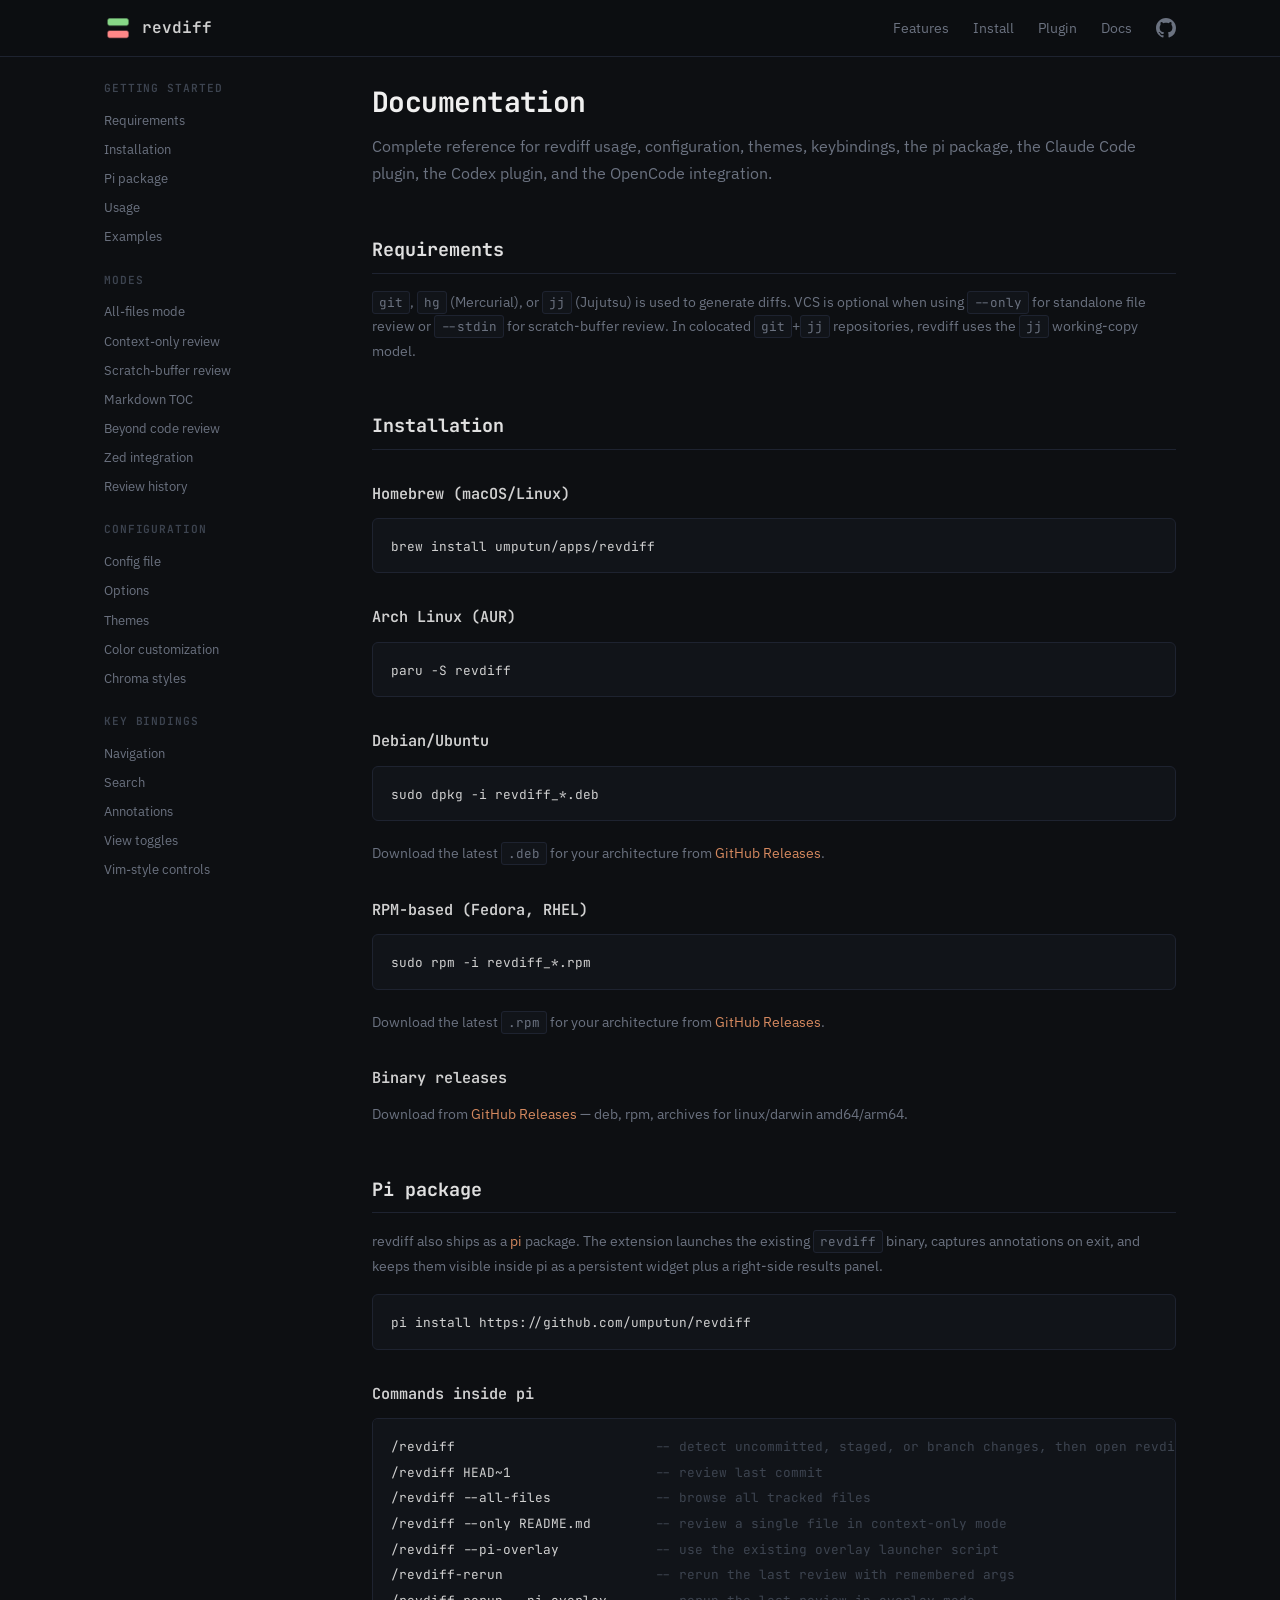
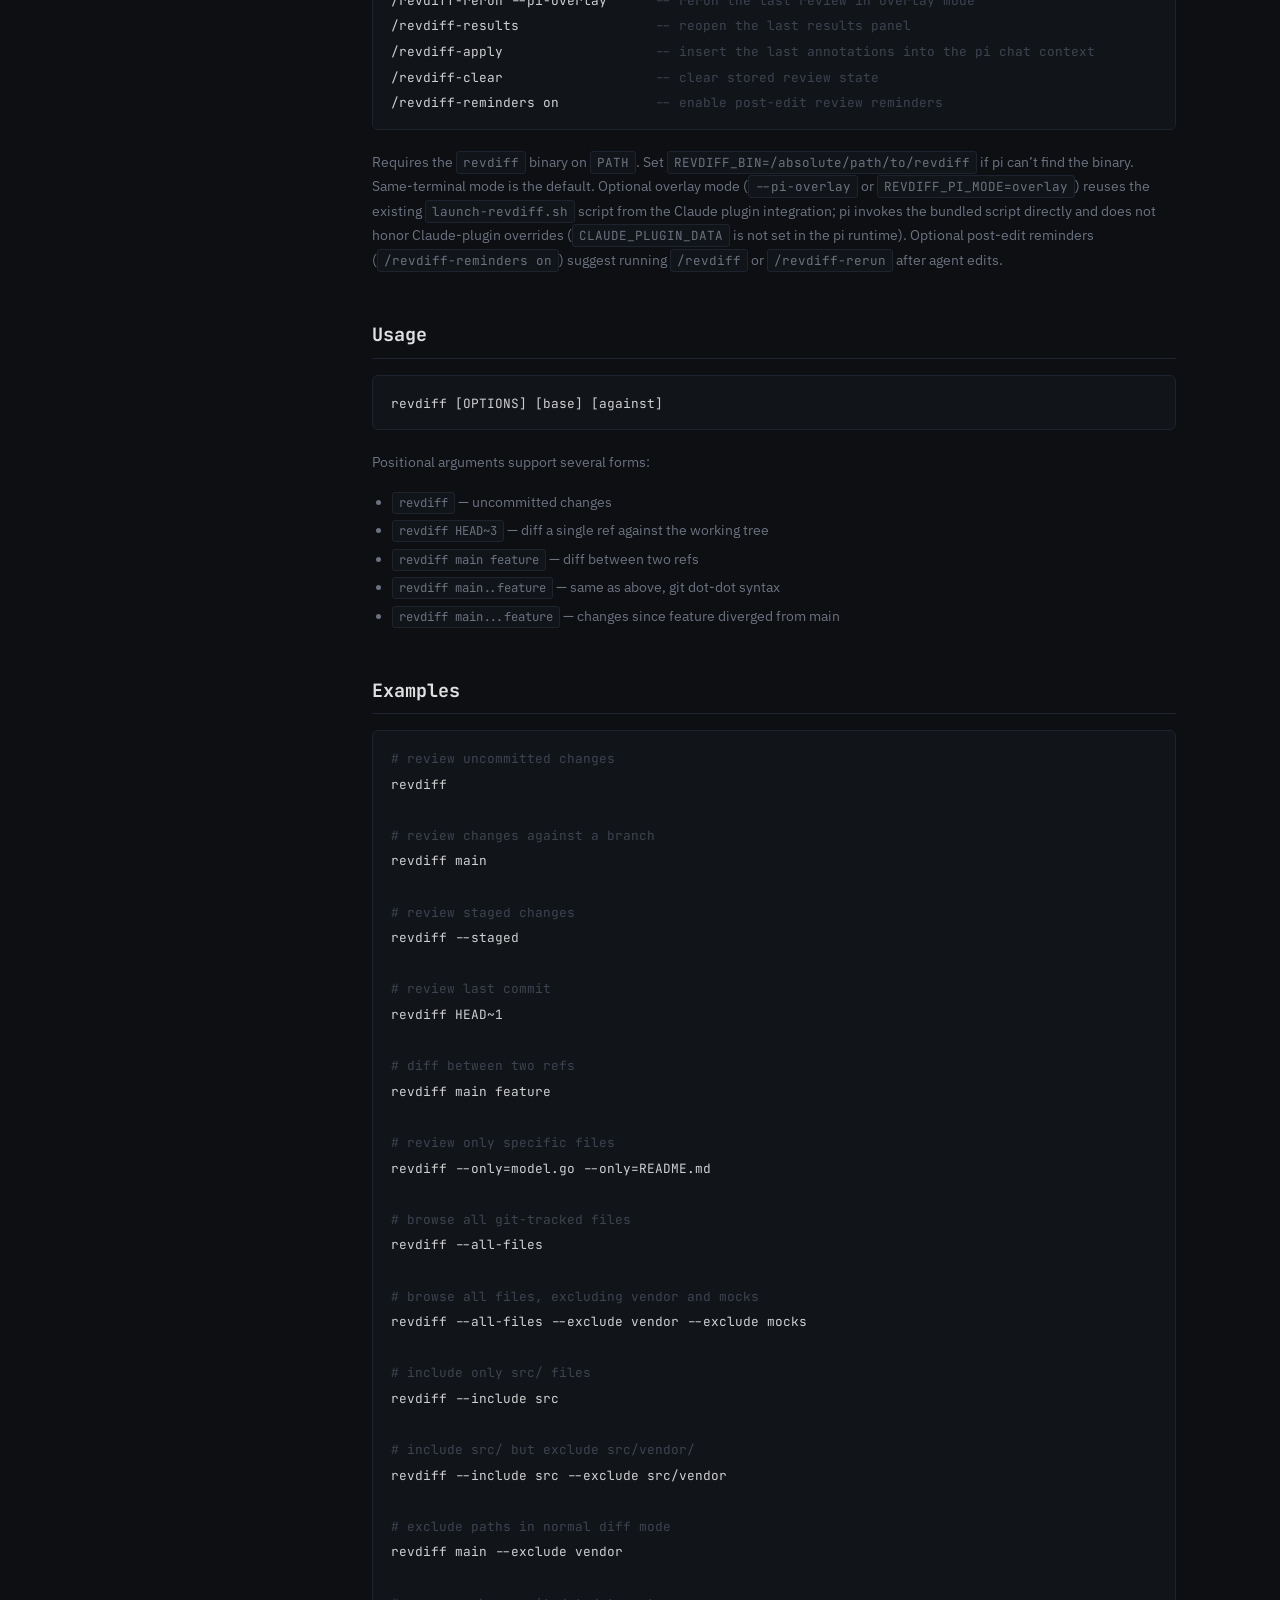
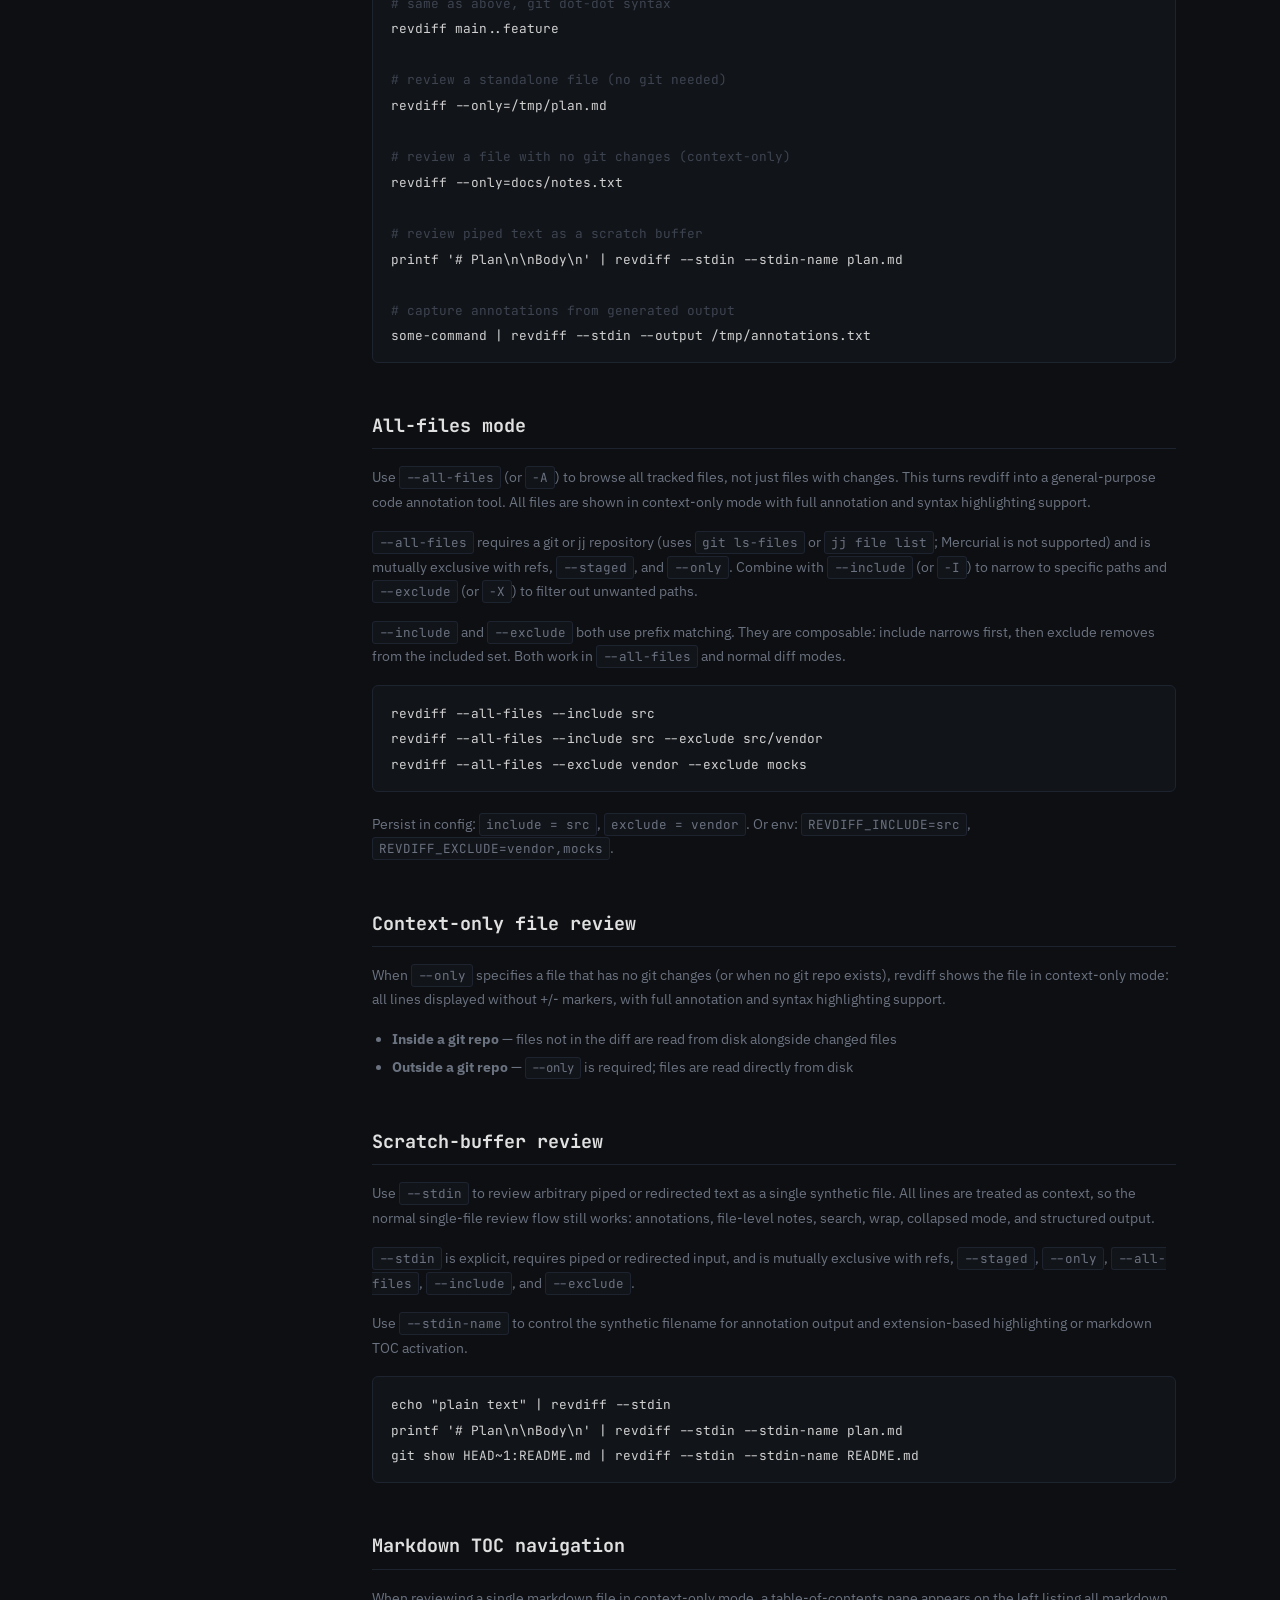
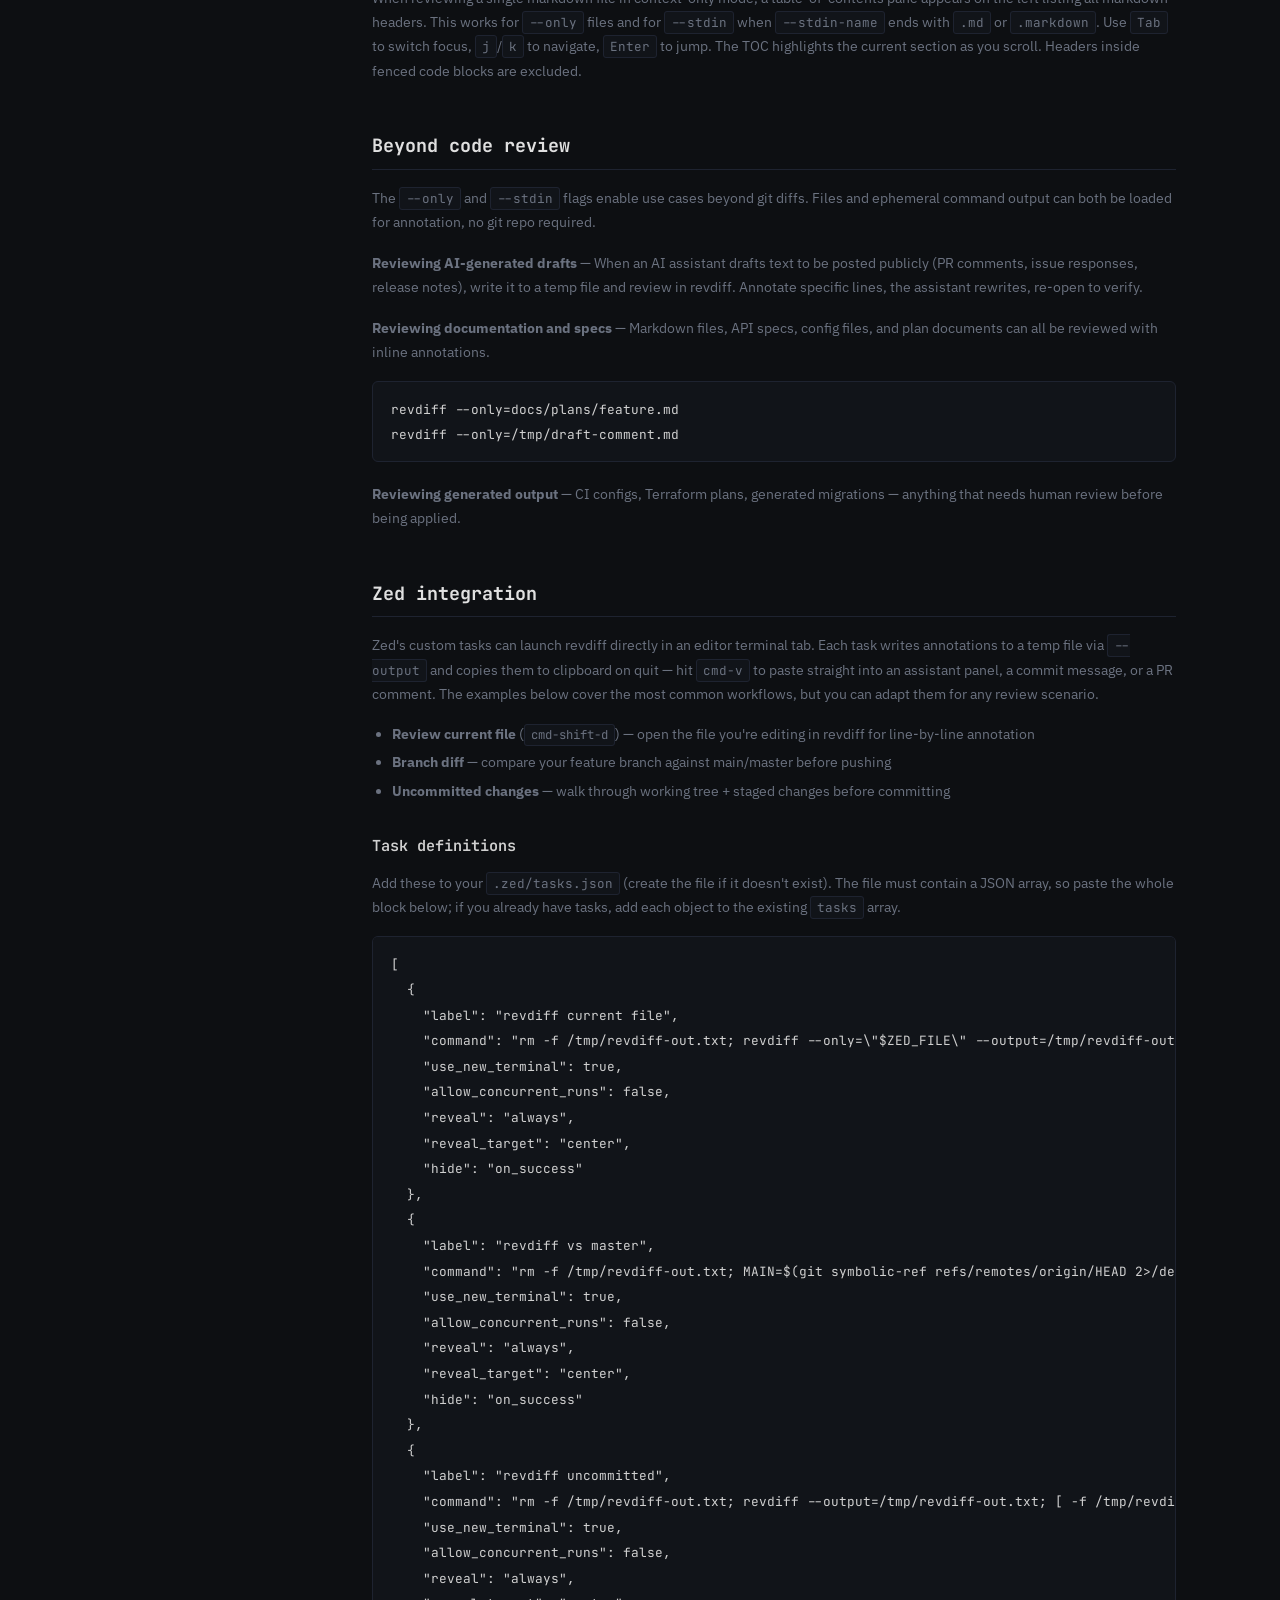
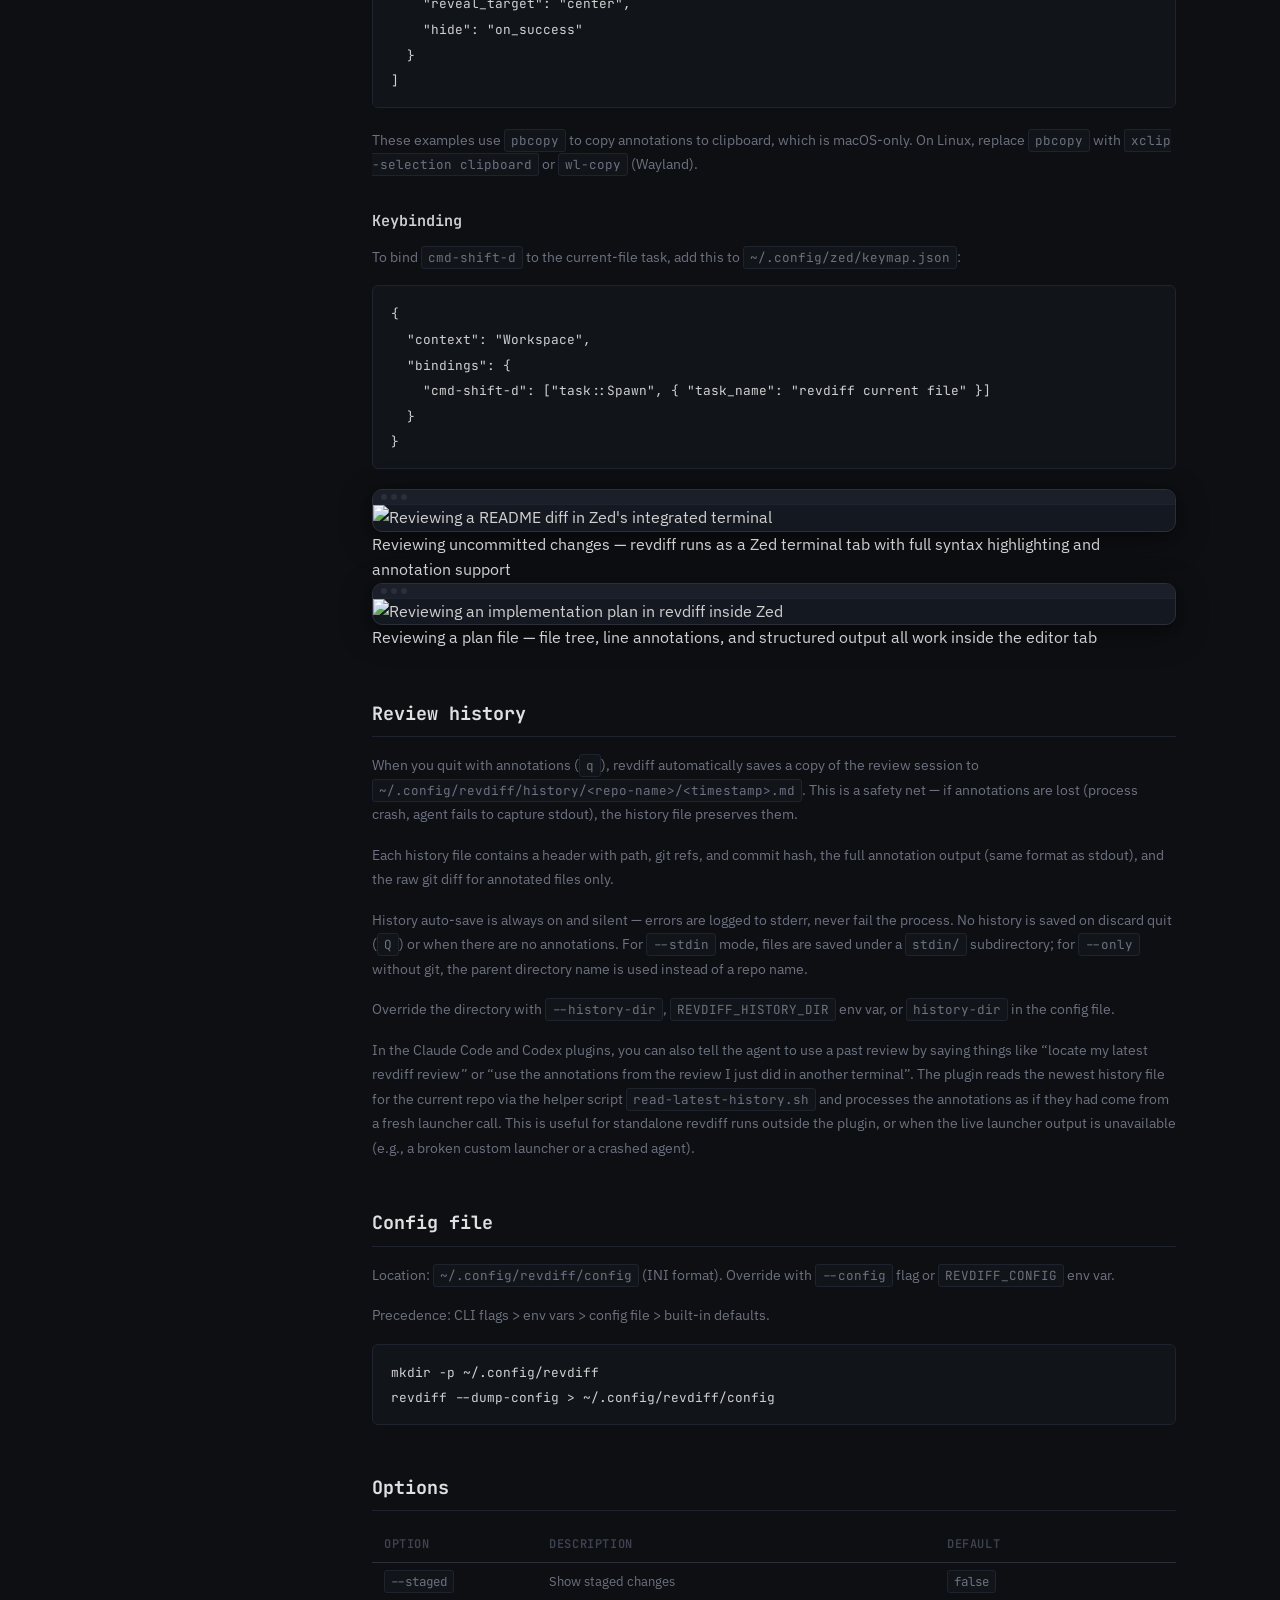
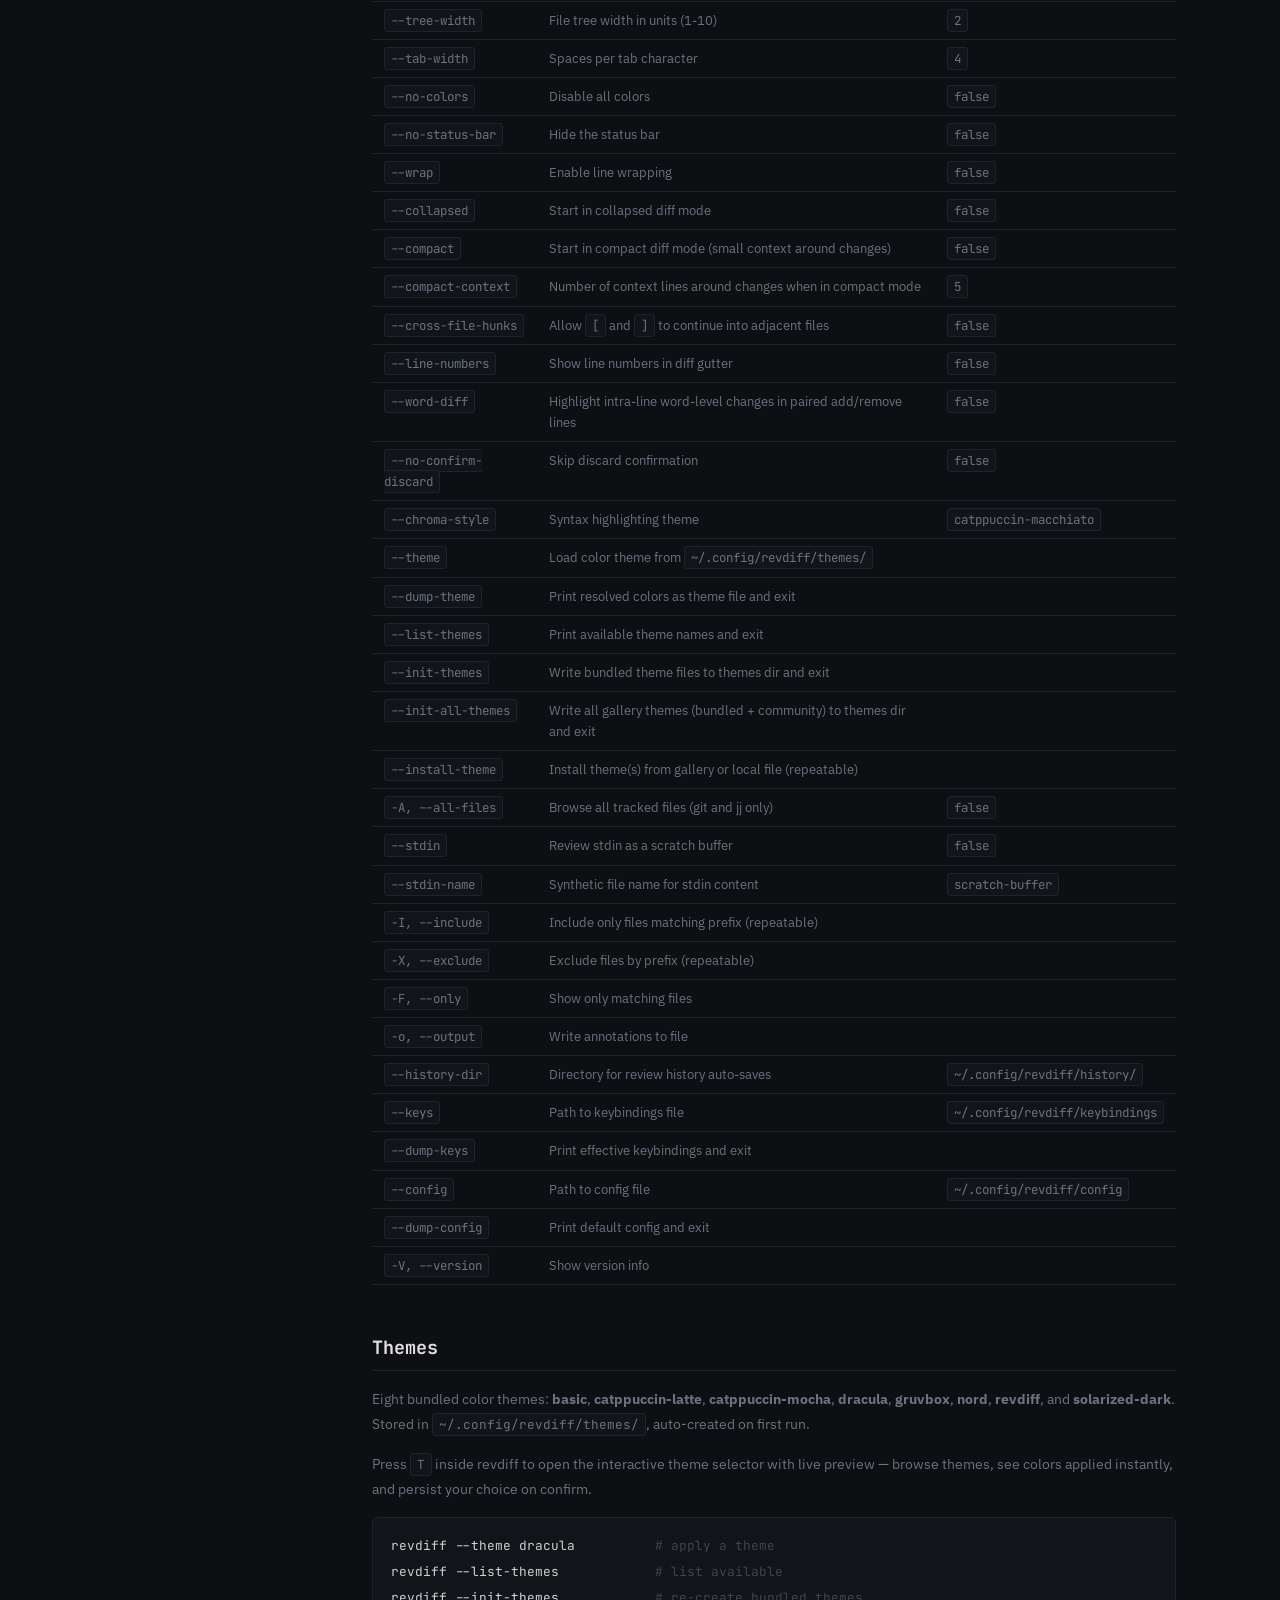
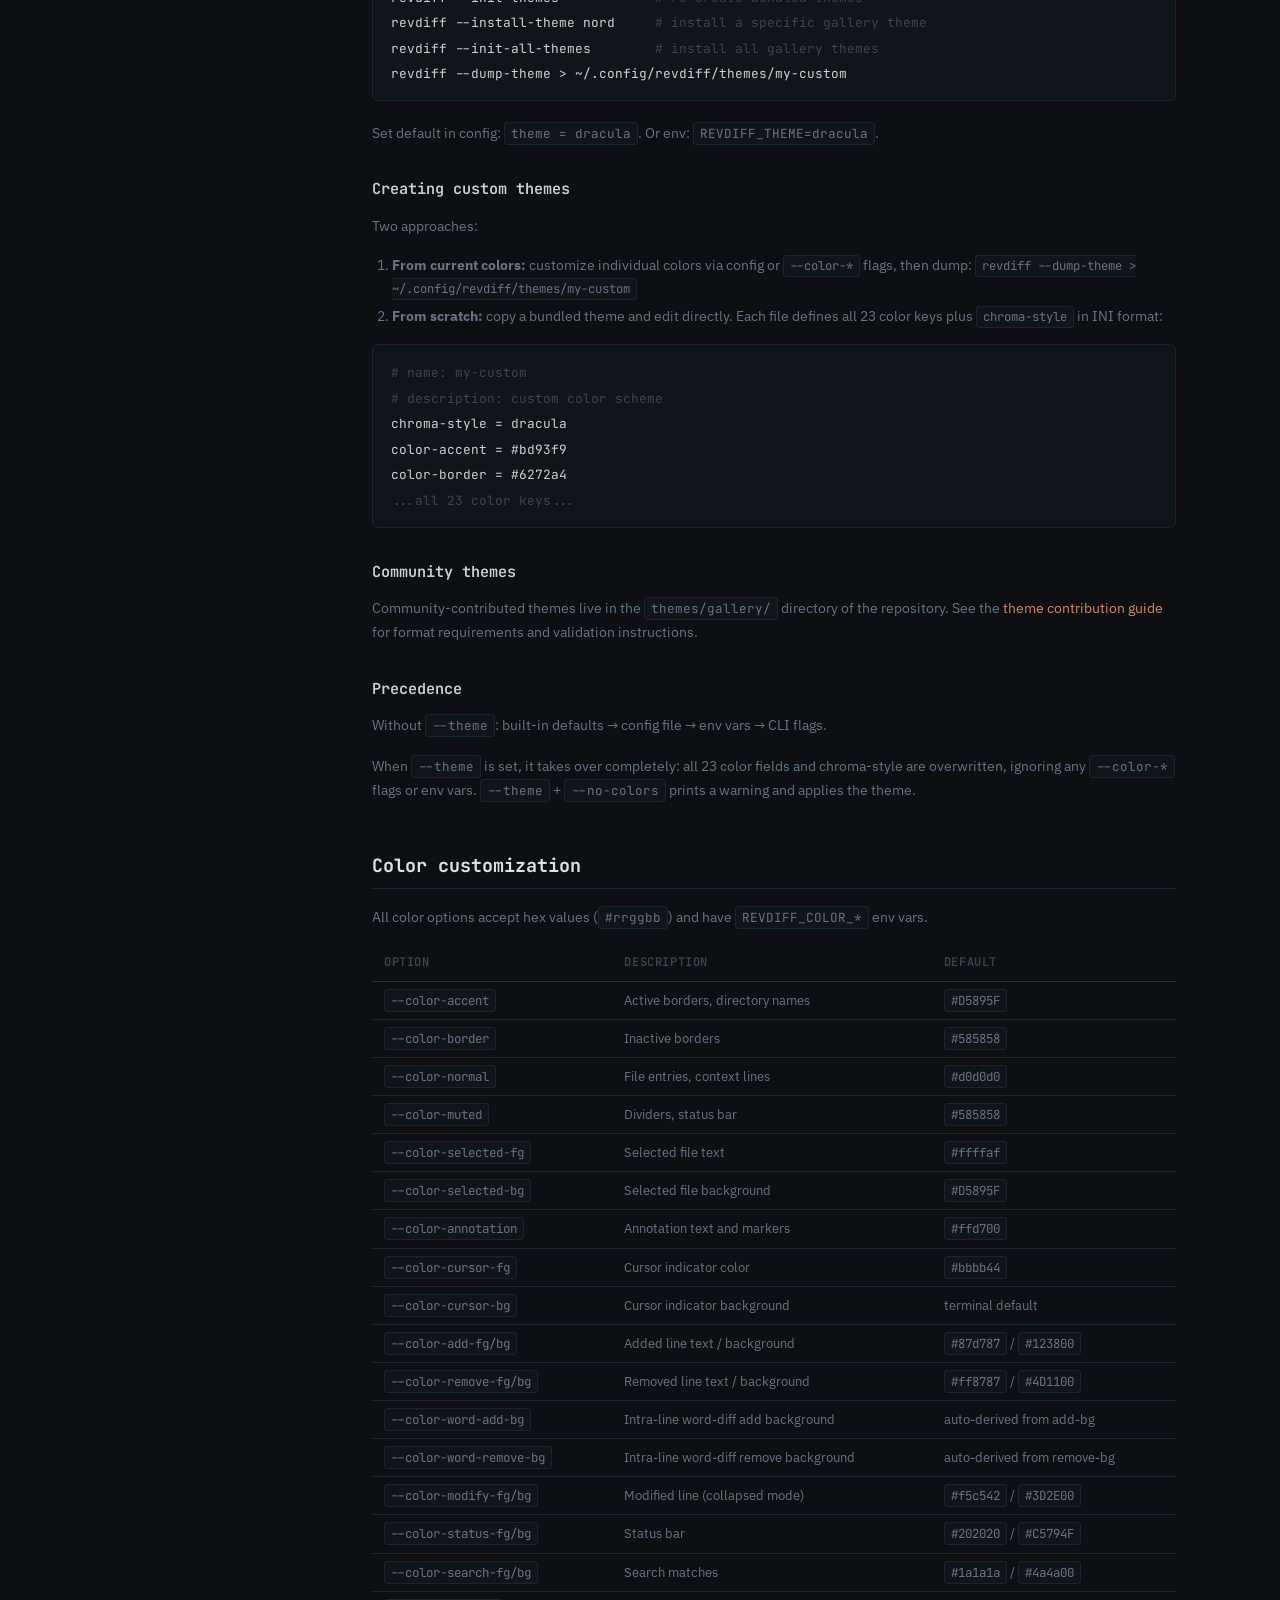
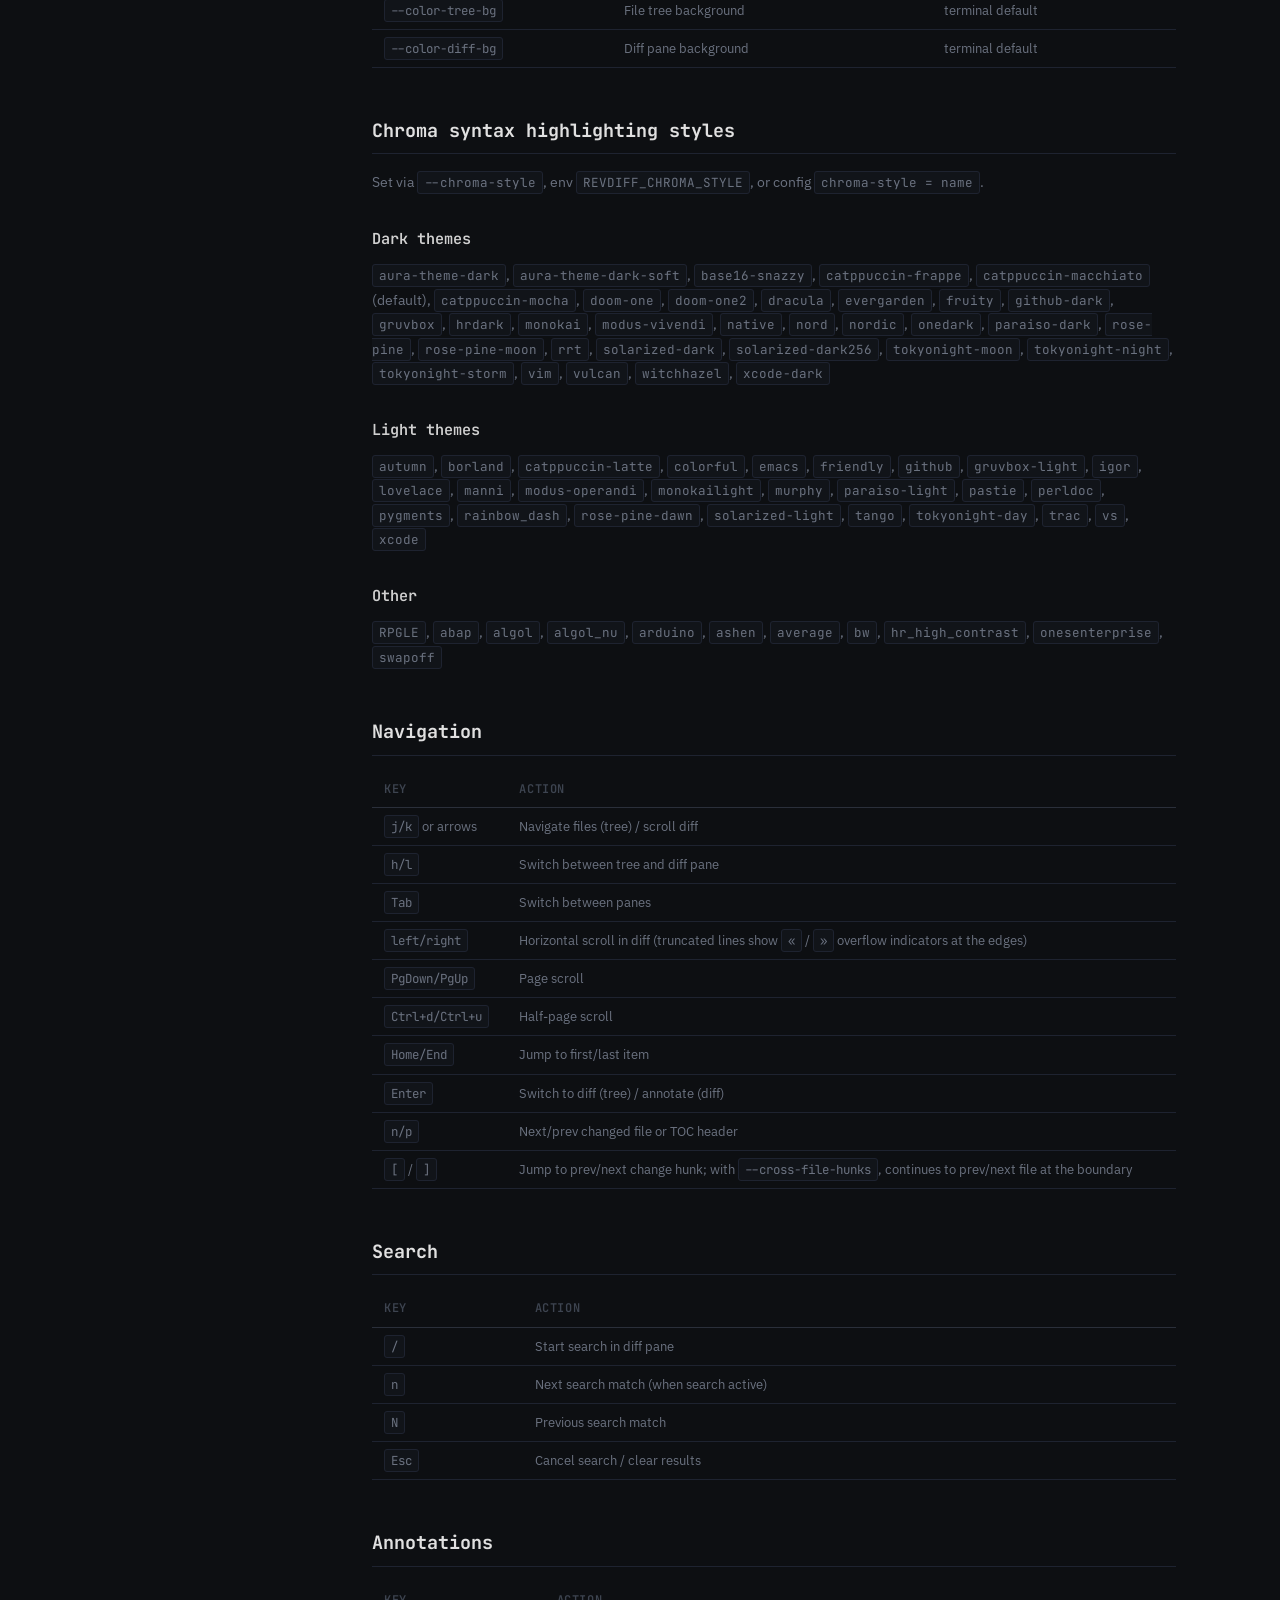
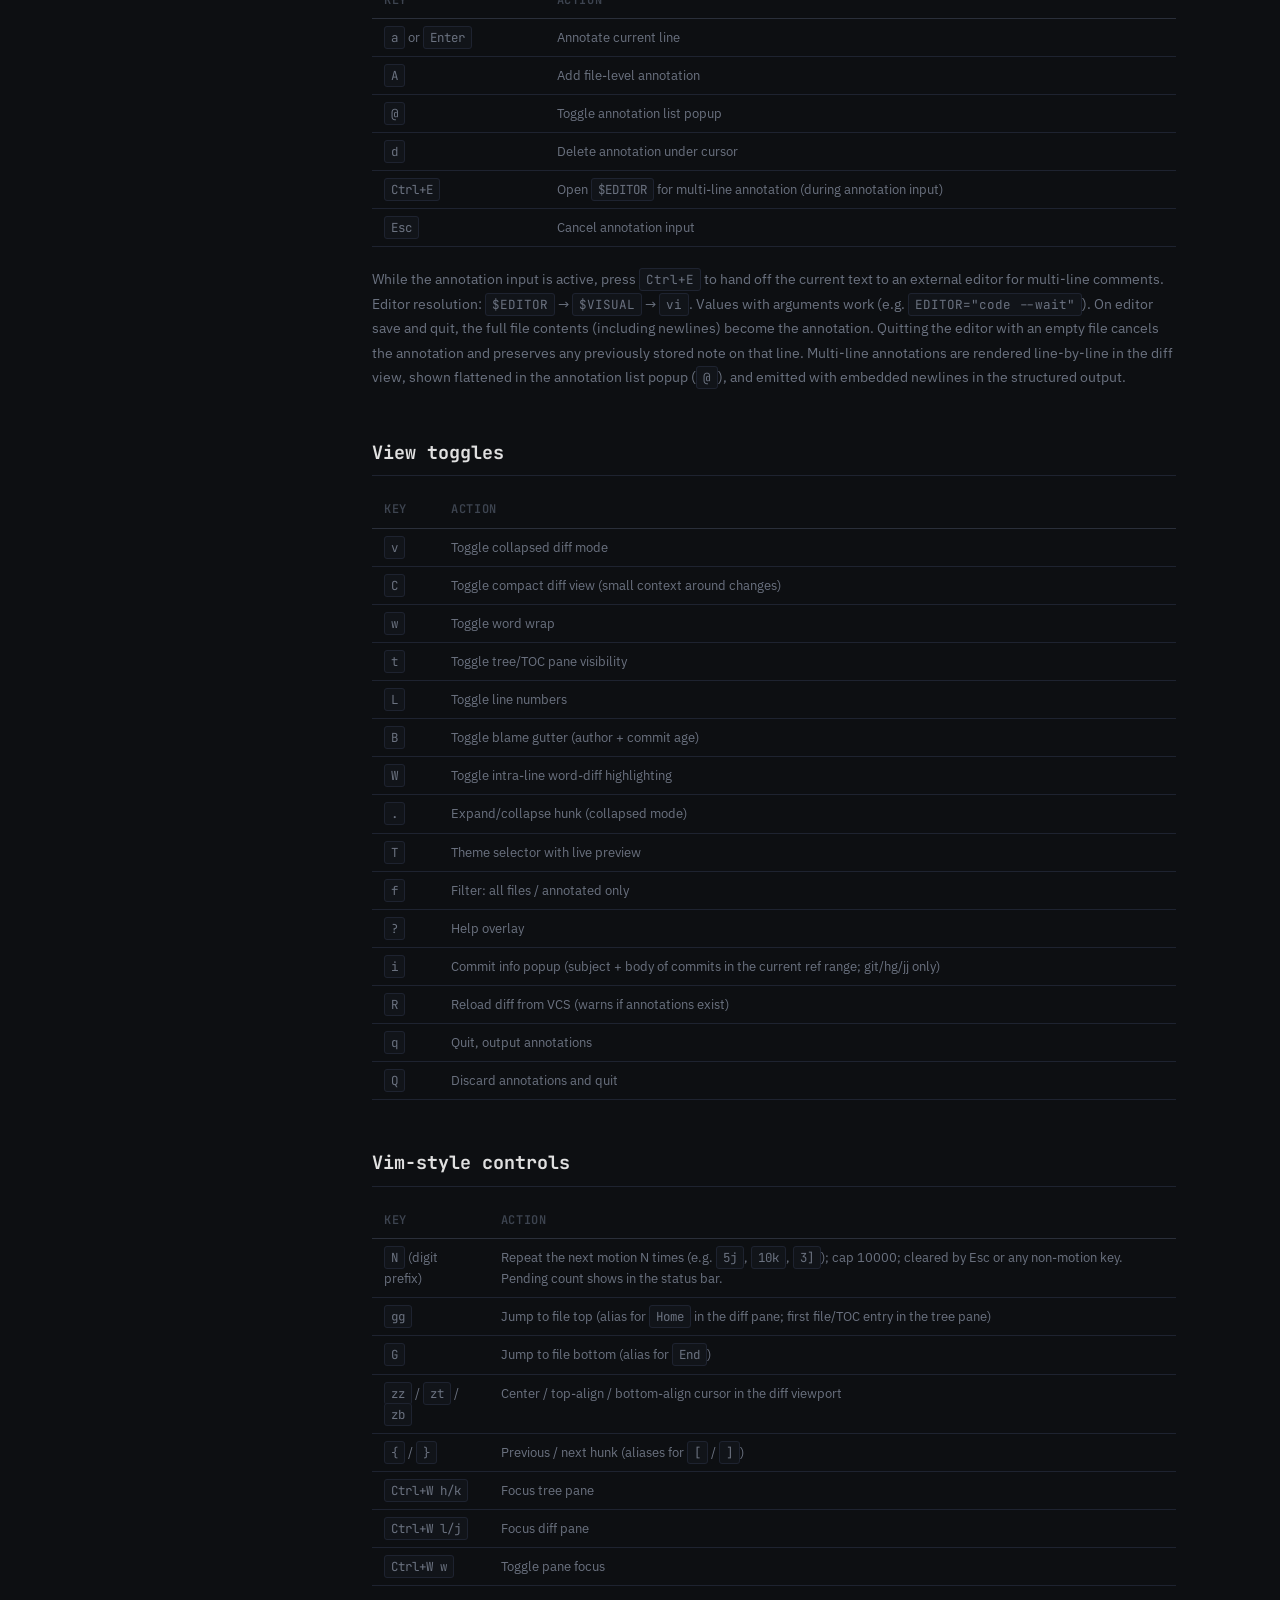
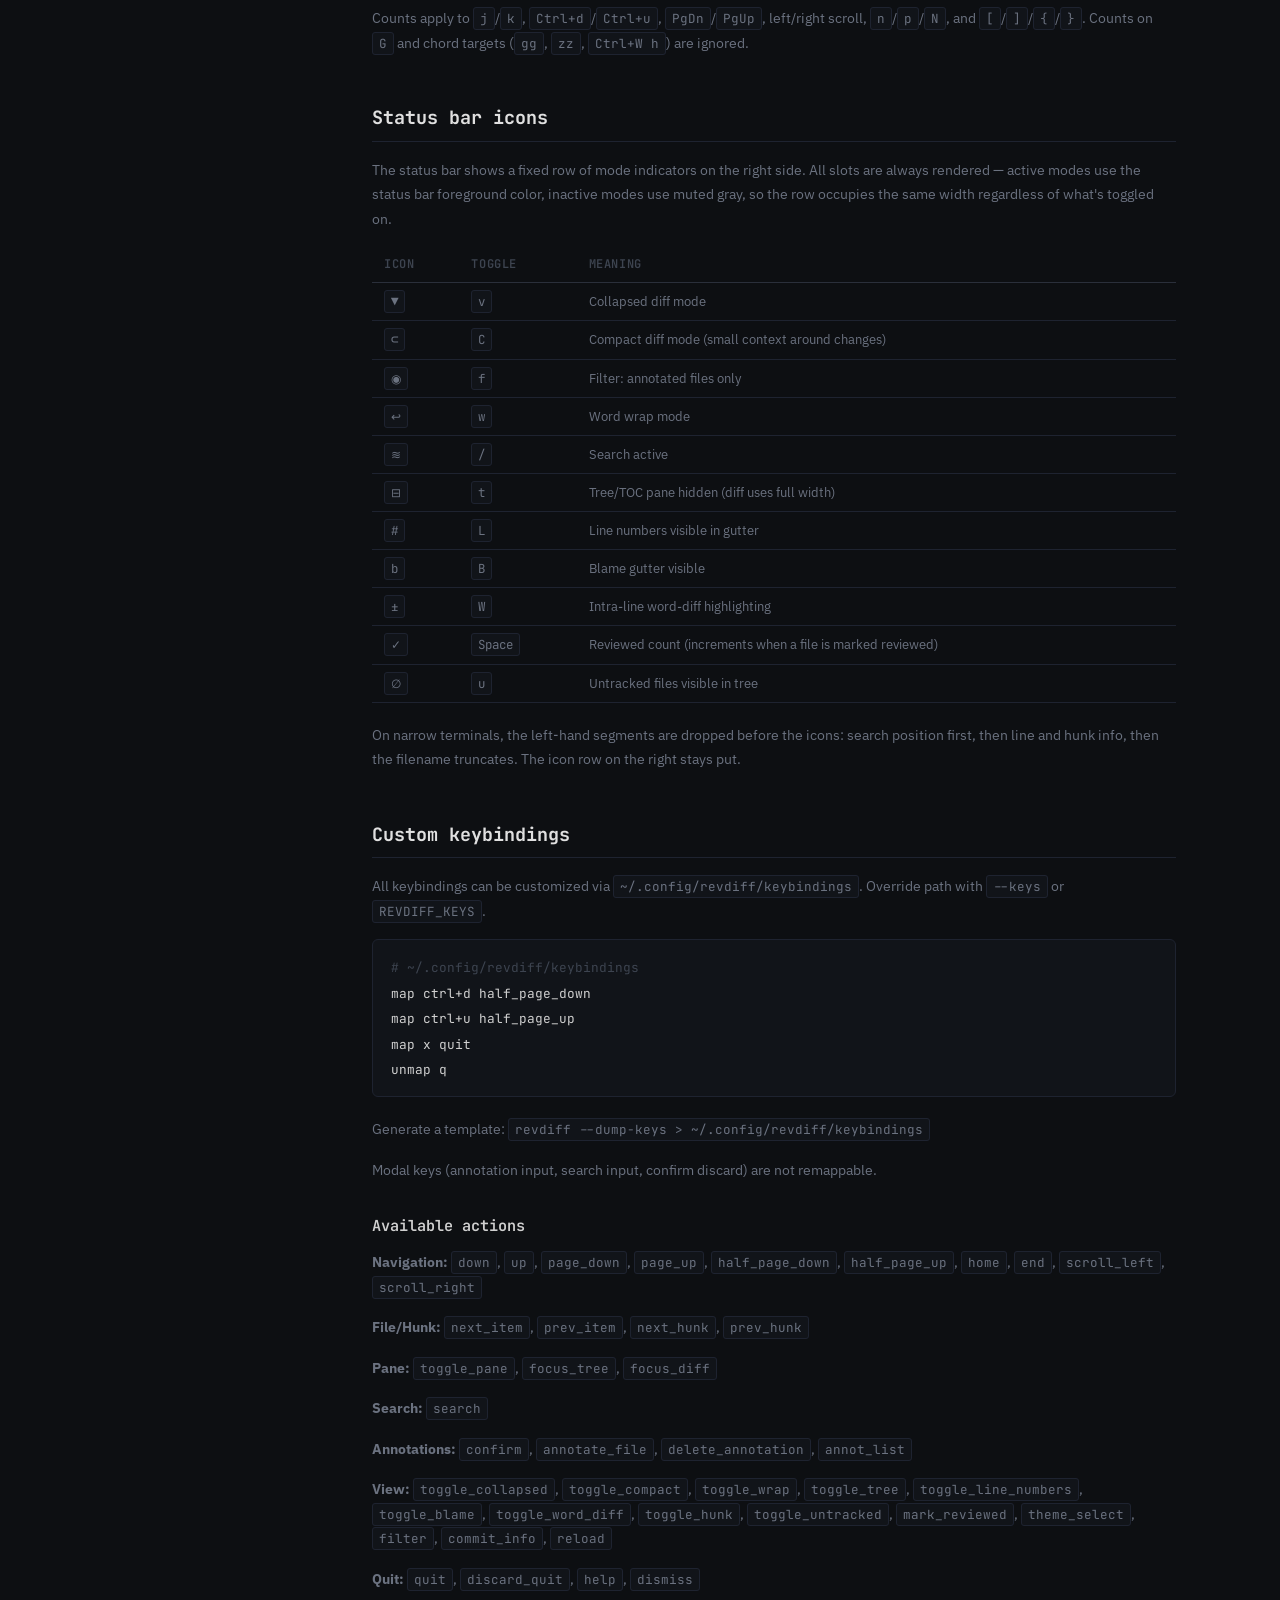
==== commit fd82baf1: "docs: document vim-style controls in README, site, and plugin reference" ====
--- a/site/docs.html
+++ b/site/docs.html
@@ -79,6 +79,7 @@
         <a href="#search">Search</a>
         <a href="#annotations">Annotations</a>
         <a href="#view">View toggles</a>
+        <a href="#vim-controls">Vim-style controls</a>
         <a href="#status-bar-icons">Status bar icons</a>
         <a href="#custom-keys">Custom keybindings</a>
 
@@ -88,6 +89,7 @@
         <a href="#plugin-usage">Usage</a>
         <a href="#plugin-autodetect">Auto-detection</a>
         <a href="#plugin-planning">Plan review plugin</a>
+        <a href="#plugin-overrides">Custom launchers</a>
 
         <h4>Codex plugin</h4>
         <a href="#codex-install">Installation</a>
@@ -139,7 +141,7 @@
 /revdiff-apply                   <span class="code-comment">-- insert the last annotations into the pi chat context</span>
 /revdiff-clear                   <span class="code-comment">-- clear stored review state</span>
 /revdiff-reminders on            <span class="code-comment">-- enable post-edit review reminders</span></code></div>
-        <p>Requires the <code>revdiff</code> binary on <code>PATH</code>. Set <code>REVDIFF_BIN=/absolute/path/to/revdiff</code> if pi can’t find the binary. Same-terminal mode is the default. Optional overlay mode (<code>--pi-overlay</code> or <code>REVDIFF_PI_MODE=overlay</code>) reuses the existing <code>launch-revdiff.sh</code> script from the Claude plugin integration. Optional post-edit reminders (<code>/revdiff-reminders on</code>) suggest running <code>/revdiff</code> or <code>/revdiff-rerun</code> after agent edits.</p>
+        <p>Requires the <code>revdiff</code> binary on <code>PATH</code>. Set <code>REVDIFF_BIN=/absolute/path/to/revdiff</code> if pi can’t find the binary. Same-terminal mode is the default. Optional overlay mode (<code>--pi-overlay</code> or <code>REVDIFF_PI_MODE=overlay</code>) reuses the existing <code>launch-revdiff.sh</code> script from the Claude plugin integration; pi invokes the bundled script directly and does not honor Claude-plugin overrides (<code>CLAUDE_PLUGIN_DATA</code> is not set in the pi runtime). Optional post-edit reminders (<code>/revdiff-reminders on</code>) suggest running <code>/revdiff</code> or <code>/revdiff-rerun</code> after agent edits.</p>
 
         <!-- usage -->
         <h2 id="usage">Usage</h2>
@@ -329,6 +331,8 @@
                 <tr><td><code>--no-status-bar</code></td><td>Hide the status bar</td><td><code>false</code></td></tr>
                 <tr><td><code>--wrap</code></td><td>Enable line wrapping</td><td><code>false</code></td></tr>
                 <tr><td><code>--collapsed</code></td><td>Start in collapsed diff mode</td><td><code>false</code></td></tr>
+                <tr><td><code>--compact</code></td><td>Start in compact diff mode (small context around changes)</td><td><code>false</code></td></tr>
+                <tr><td><code>--compact-context</code></td><td>Number of context lines around changes when in compact mode</td><td><code>5</code></td></tr>
                 <tr><td><code>--cross-file-hunks</code></td><td>Allow <code>[</code> and <code>]</code> to continue into adjacent files</td><td><code>false</code></td></tr>
                 <tr><td><code>--line-numbers</code></td><td>Show line numbers in diff gutter</td><td><code>false</code></td></tr>
                 <tr><td><code>--word-diff</code></td><td>Highlight intra-line word-level changes in paired add/remove lines</td><td><code>false</code></td></tr>
@@ -357,7 +361,7 @@
         </table>
 
         <h2 id="themes">Themes</h2>
-        <p>Seven bundled color themes: <strong>catppuccin-latte</strong>, <strong>catppuccin-mocha</strong>, <strong>dracula</strong>, <strong>gruvbox</strong>, <strong>nord</strong>, <strong>revdiff</strong>, and <strong>solarized-dark</strong>. Stored in <code>~/.config/revdiff/themes/</code>, auto-created on first run.</p>
+        <p>Eight bundled color themes: <strong>basic</strong>, <strong>catppuccin-latte</strong>, <strong>catppuccin-mocha</strong>, <strong>dracula</strong>, <strong>gruvbox</strong>, <strong>nord</strong>, <strong>revdiff</strong>, and <strong>solarized-dark</strong>. Stored in <code>~/.config/revdiff/themes/</code>, auto-created on first run.</p>
         <p>Press <code>T</code> inside revdiff to open the interactive theme selector with live preview &mdash; browse themes, see colors applied instantly, and persist your choice on confirm.</p>
         <div class="code-block"><code>revdiff --theme dracula          <span class="code-comment"># apply a theme</span>
 revdiff --list-themes            <span class="code-comment"># list available</span>
@@ -467,6 +471,7 @@
             <thead><tr><th>Key</th><th>Action</th></tr></thead>
             <tbody>
                 <tr><td><code>v</code></td><td>Toggle collapsed diff mode</td></tr>
+                <tr><td><code>C</code></td><td>Toggle compact diff view (small context around changes)</td></tr>
                 <tr><td><code>w</code></td><td>Toggle word wrap</td></tr>
                 <tr><td><code>t</code></td><td>Toggle tree/TOC pane visibility</td></tr>
                 <tr><td><code>L</code></td><td>Toggle line numbers</td></tr>
@@ -476,17 +481,36 @@
                 <tr><td><code>T</code></td><td>Theme selector with live preview</td></tr>
                 <tr><td><code>f</code></td><td>Filter: all files / annotated only</td></tr>
                 <tr><td><code>?</code></td><td>Help overlay</td></tr>
+                <tr><td><code>i</code></td><td>Commit info popup (subject + body of commits in the current ref range; git/hg/jj only)</td></tr>
+                <tr><td><code>R</code></td><td>Reload diff from VCS (warns if annotations exist)</td></tr>
                 <tr><td><code>q</code></td><td>Quit, output annotations</td></tr>
                 <tr><td><code>Q</code></td><td>Discard annotations and quit</td></tr>
             </tbody>
         </table>
 
+        <h2 id="vim-controls">Vim-style controls</h2>
+        <table>
+            <thead><tr><th>Key</th><th>Action</th></tr></thead>
+            <tbody>
+                <tr><td><code>N</code> (digit prefix)</td><td>Repeat the next motion N times (e.g. <code>5j</code>, <code>10k</code>, <code>3]</code>); cap 10000; cleared by Esc or any non-motion key. Pending count shows in the status bar.</td></tr>
+                <tr><td><code>gg</code></td><td>Jump to file top (alias for <code>Home</code> in the diff pane; first file/TOC entry in the tree pane)</td></tr>
+                <tr><td><code>G</code></td><td>Jump to file bottom (alias for <code>End</code>)</td></tr>
+                <tr><td><code>zz</code> / <code>zt</code> / <code>zb</code></td><td>Center / top-align / bottom-align cursor in the diff viewport</td></tr>
+                <tr><td><code>{</code> / <code>}</code></td><td>Previous / next hunk (aliases for <code>[</code> / <code>]</code>)</td></tr>
+                <tr><td><code>Ctrl+W h/k</code></td><td>Focus tree pane</td></tr>
+                <tr><td><code>Ctrl+W l/j</code></td><td>Focus diff pane</td></tr>
+                <tr><td><code>Ctrl+W w</code></td><td>Toggle pane focus</td></tr>
+            </tbody>
+        </table>
+        <p>Counts apply to <code>j</code>/<code>k</code>, <code>Ctrl+d</code>/<code>Ctrl+u</code>, <code>PgDn</code>/<code>PgUp</code>, left/right scroll, <code>n</code>/<code>p</code>/<code>N</code>, and <code>[</code>/<code>]</code>/<code>{</code>/<code>}</code>. Counts on <code>G</code> and chord targets (<code>gg</code>, <code>zz</code>, <code>Ctrl+W h</code>) are ignored.</p>
+
         <h2 id="status-bar-icons">Status bar icons</h2>
-        <p>The status bar shows a fixed row of mode indicators on the right side. All ten slots are always rendered &mdash; active modes use the status bar foreground color, inactive modes use muted gray, so the row occupies the same width regardless of what's toggled on.</p>
+        <p>The status bar shows a fixed row of mode indicators on the right side. All slots are always rendered &mdash; active modes use the status bar foreground color, inactive modes use muted gray, so the row occupies the same width regardless of what's toggled on.</p>
         <table>
             <thead><tr><th>Icon</th><th>Toggle</th><th>Meaning</th></tr></thead>
             <tbody>
                 <tr><td><code>▼</code></td><td><code>v</code></td><td>Collapsed diff mode</td></tr>
+                <tr><td><code>⊂</code></td><td><code>C</code></td><td>Compact diff mode (small context around changes)</td></tr>
                 <tr><td><code>◉</code></td><td><code>f</code></td><td>Filter: annotated files only</td></tr>
                 <tr><td><code>↩</code></td><td><code>w</code></td><td>Word wrap mode</td></tr>
                 <tr><td><code>≋</code></td><td><code>/</code></td><td>Search active</td></tr>
@@ -515,7 +539,7 @@
         <p><strong>Pane:</strong> <code>toggle_pane</code>, <code>focus_tree</code>, <code>focus_diff</code></p>
         <p><strong>Search:</strong> <code>search</code></p>
         <p><strong>Annotations:</strong> <code>confirm</code>, <code>annotate_file</code>, <code>delete_annotation</code>, <code>annot_list</code></p>
-        <p><strong>View:</strong> <code>toggle_collapsed</code>, <code>toggle_wrap</code>, <code>toggle_tree</code>, <code>toggle_line_numbers</code>, <code>toggle_blame</code>, <code>toggle_word_diff</code>, <code>toggle_hunk</code>, <code>toggle_untracked</code>, <code>mark_reviewed</code>, <code>theme_select</code>, <code>filter</code></p>
+        <p><strong>View:</strong> <code>toggle_collapsed</code>, <code>toggle_compact</code>, <code>toggle_wrap</code>, <code>toggle_tree</code>, <code>toggle_line_numbers</code>, <code>toggle_blame</code>, <code>toggle_word_diff</code>, <code>toggle_hunk</code>, <code>toggle_untracked</code>, <code>mark_reviewed</code>, <code>theme_select</code>, <code>filter</code>, <code>commit_info</code>, <code>reload</code></p>
         <p><strong>Quit:</strong> <code>quit</code>, <code>discard_quit</code>, <code>help</code>, <code>dismiss</code></p>
 
         <!-- claude code plugin -->
@@ -580,6 +604,17 @@
         <div class="code-block"><code>/plugin install revdiff-planning@umputun-revdiff</code></div>
         <p>This plugin is independent from the main <code>revdiff</code> plugin and does not conflict with other planning plugins.</p>
 
+        <h2 id="plugin-overrides">Custom launchers</h2>
+        <p>Both Claude plugins resolve their launcher script through a two-layer chain (user &rarr; bundled, first executable wins). Drop a custom launcher into the user layer to customize how revdiff opens (separate window, alternate split layout, custom terminal multiplexer) without forking the plugin.</p>
+        <table>
+            <thead><tr><th>Plugin</th><th>User layer</th><th>Bundled default</th></tr></thead>
+            <tbody>
+                <tr><td>diff-review (<code>revdiff</code>)</td><td><code>${CLAUDE_PLUGIN_DATA}/scripts/launch-revdiff.sh</code></td><td><code>${CLAUDE_SKILL_DIR}/scripts/launch-revdiff.sh</code></td></tr>
+                <tr><td>plan-review (<code>revdiff-planning</code>)</td><td><code>${CLAUDE_PLUGIN_DATA}/scripts/launch-plan-review.sh</code></td><td><code>${CLAUDE_PLUGIN_ROOT}/scripts/launch-plan-review.sh</code></td></tr>
+            </tbody>
+        </table>
+        <p>There is no project-level (<code>.claude/...</code>) override layer by design: the planning hook fires automatically on every <code>ExitPlanMode</code> in any repo Claude opens, and a repo-controlled executable layer would let an untrusted repo run arbitrary code on routine Claude actions. The diff-review skill keeps the same two-layer shape for symmetry. The override file must be executable (<code>chmod +x</code>) — a non-executable file is treated as absent and the resolver falls through. The override chain is Claude-only: the pi extension and the Codex plugin do not honor it (no <code>CLAUDE_PLUGIN_DATA</code> in those runtimes; codex users edit <code>~/.codex/skills/revdiff/scripts/launch-revdiff.sh</code> directly). See <a href="https://github.com/umputun/revdiff/blob/master/.claude-plugin/skills/revdiff/references/install.md">install.md</a> and <a href="https://github.com/umputun/revdiff/blob/master/plugins/revdiff-planning/README.md">revdiff-planning README</a> for working examples.</p>
+
         <!-- codex plugin -->
         <h2 id="codex-install">Codex plugin</h2>
         <p>revdiff ships with a <a href="https://github.com/openai/codex">Codex CLI</a> plugin for interactive diff review and plan annotation directly from a Codex session.</p>
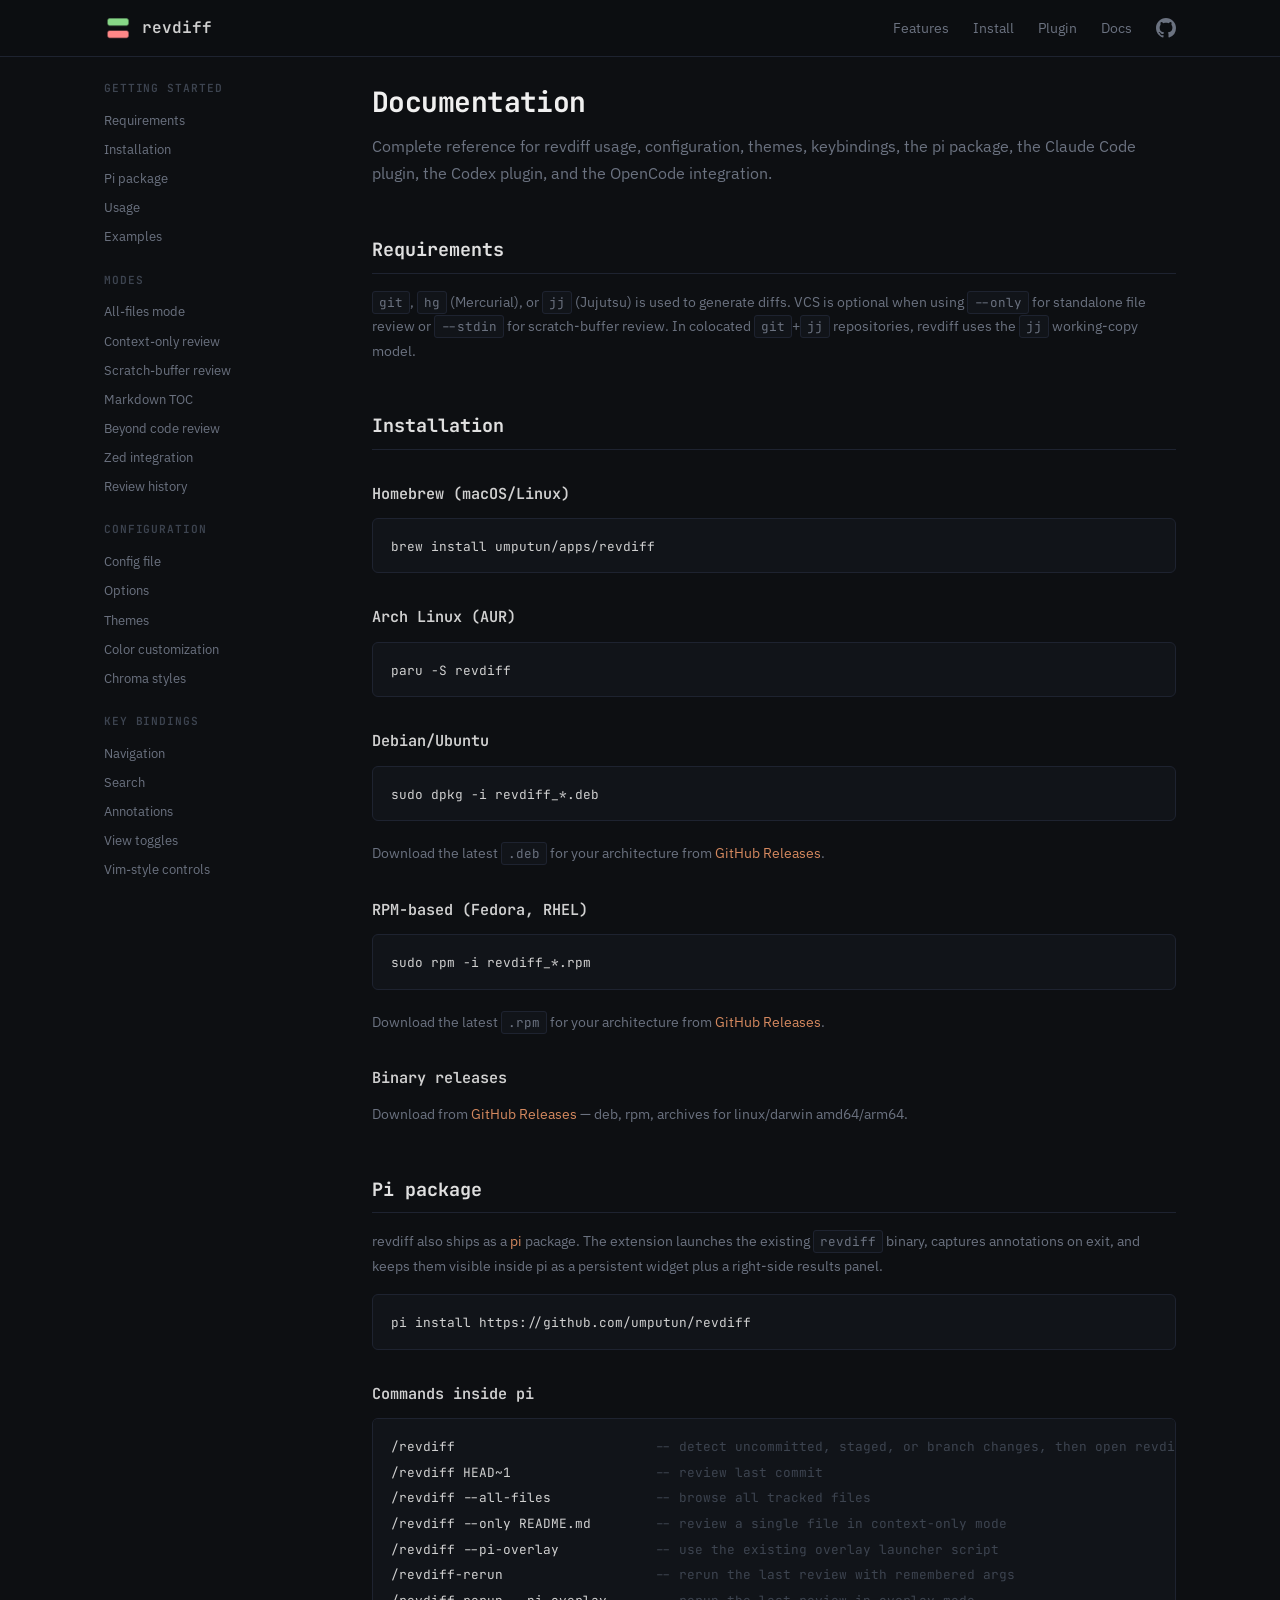
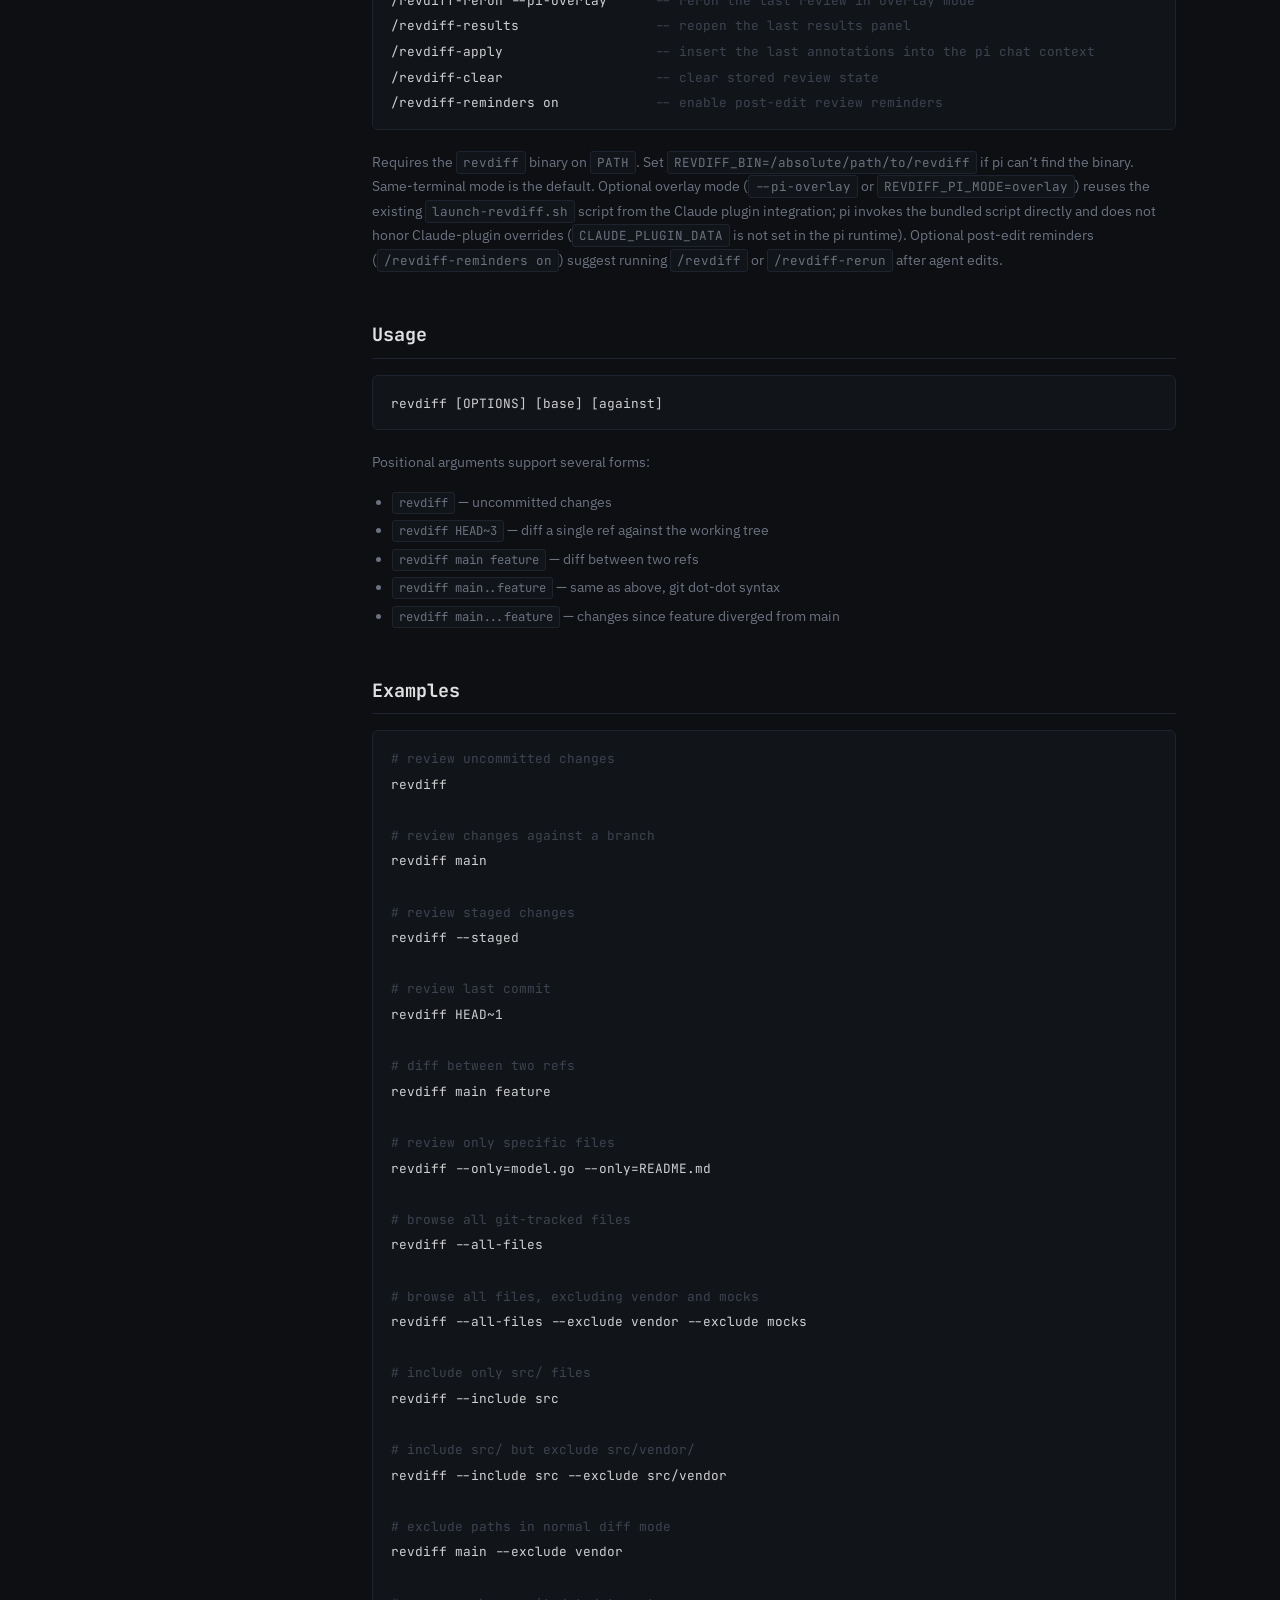
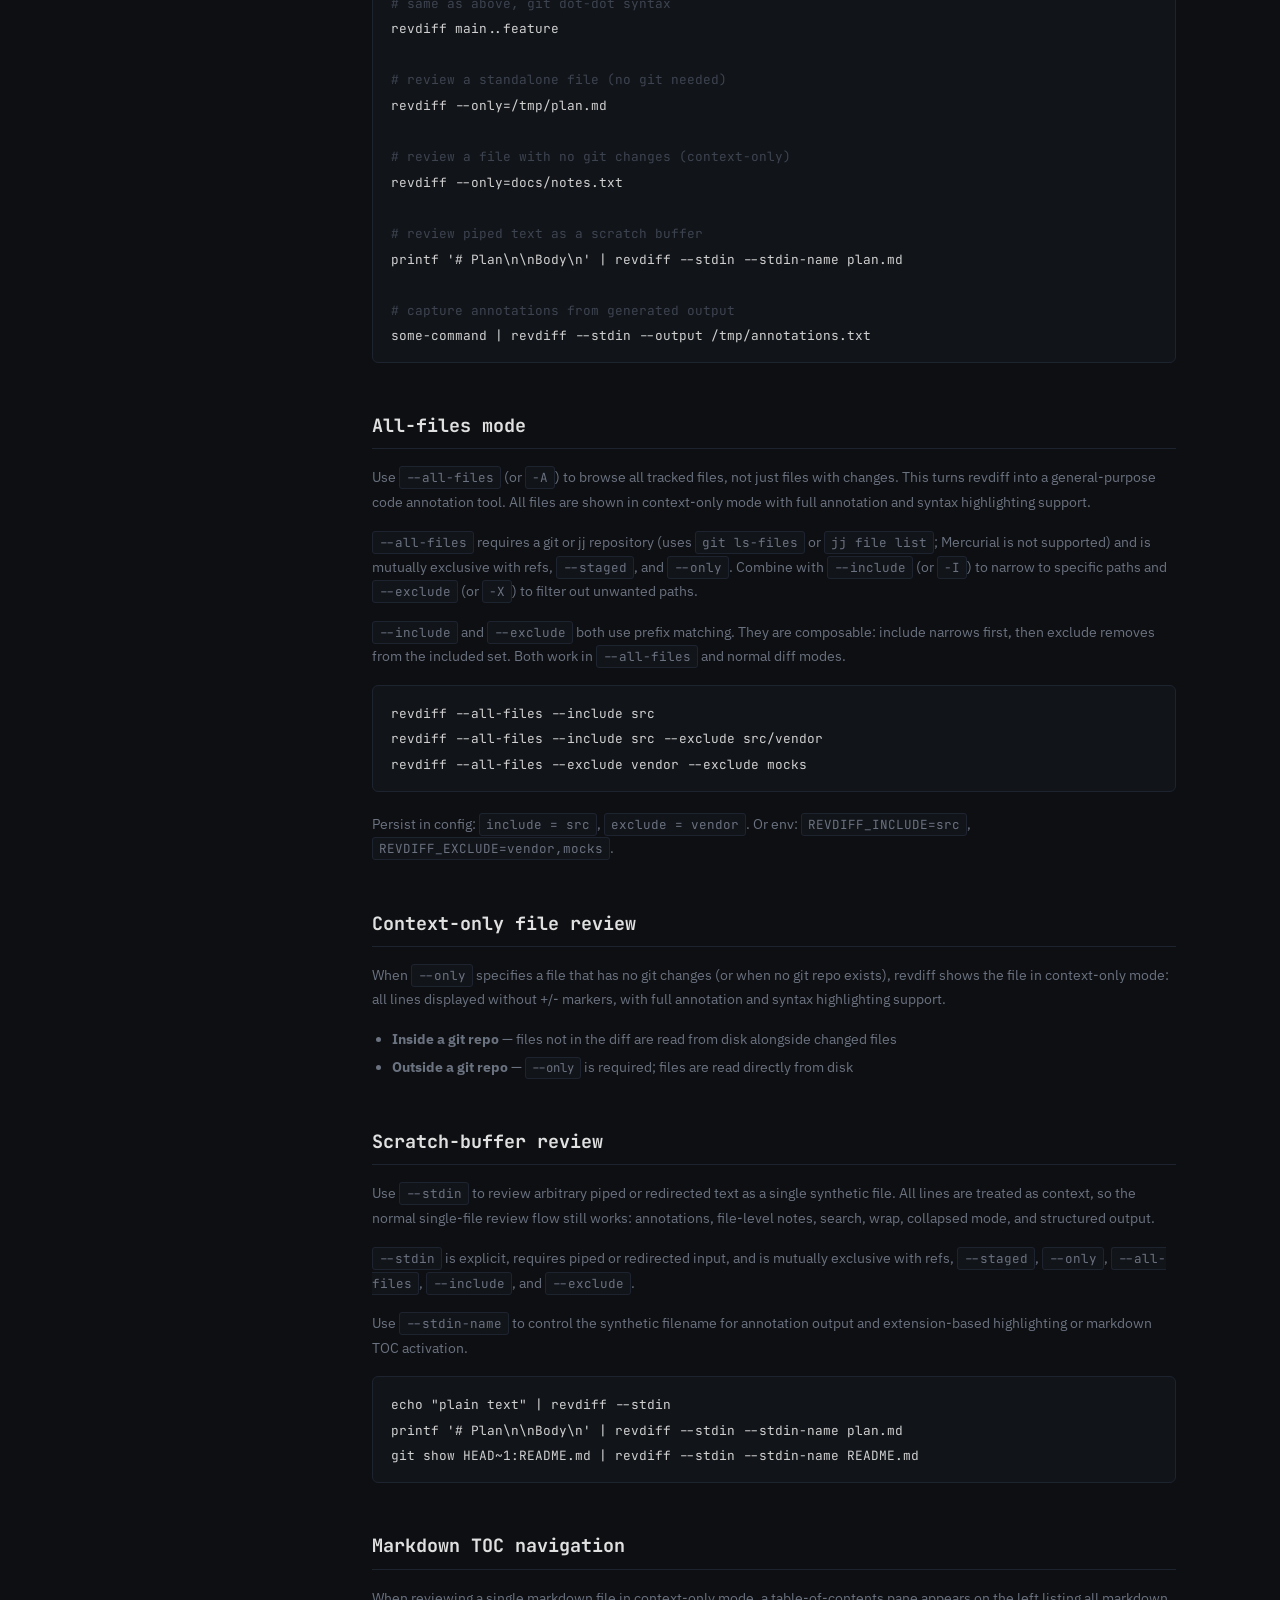
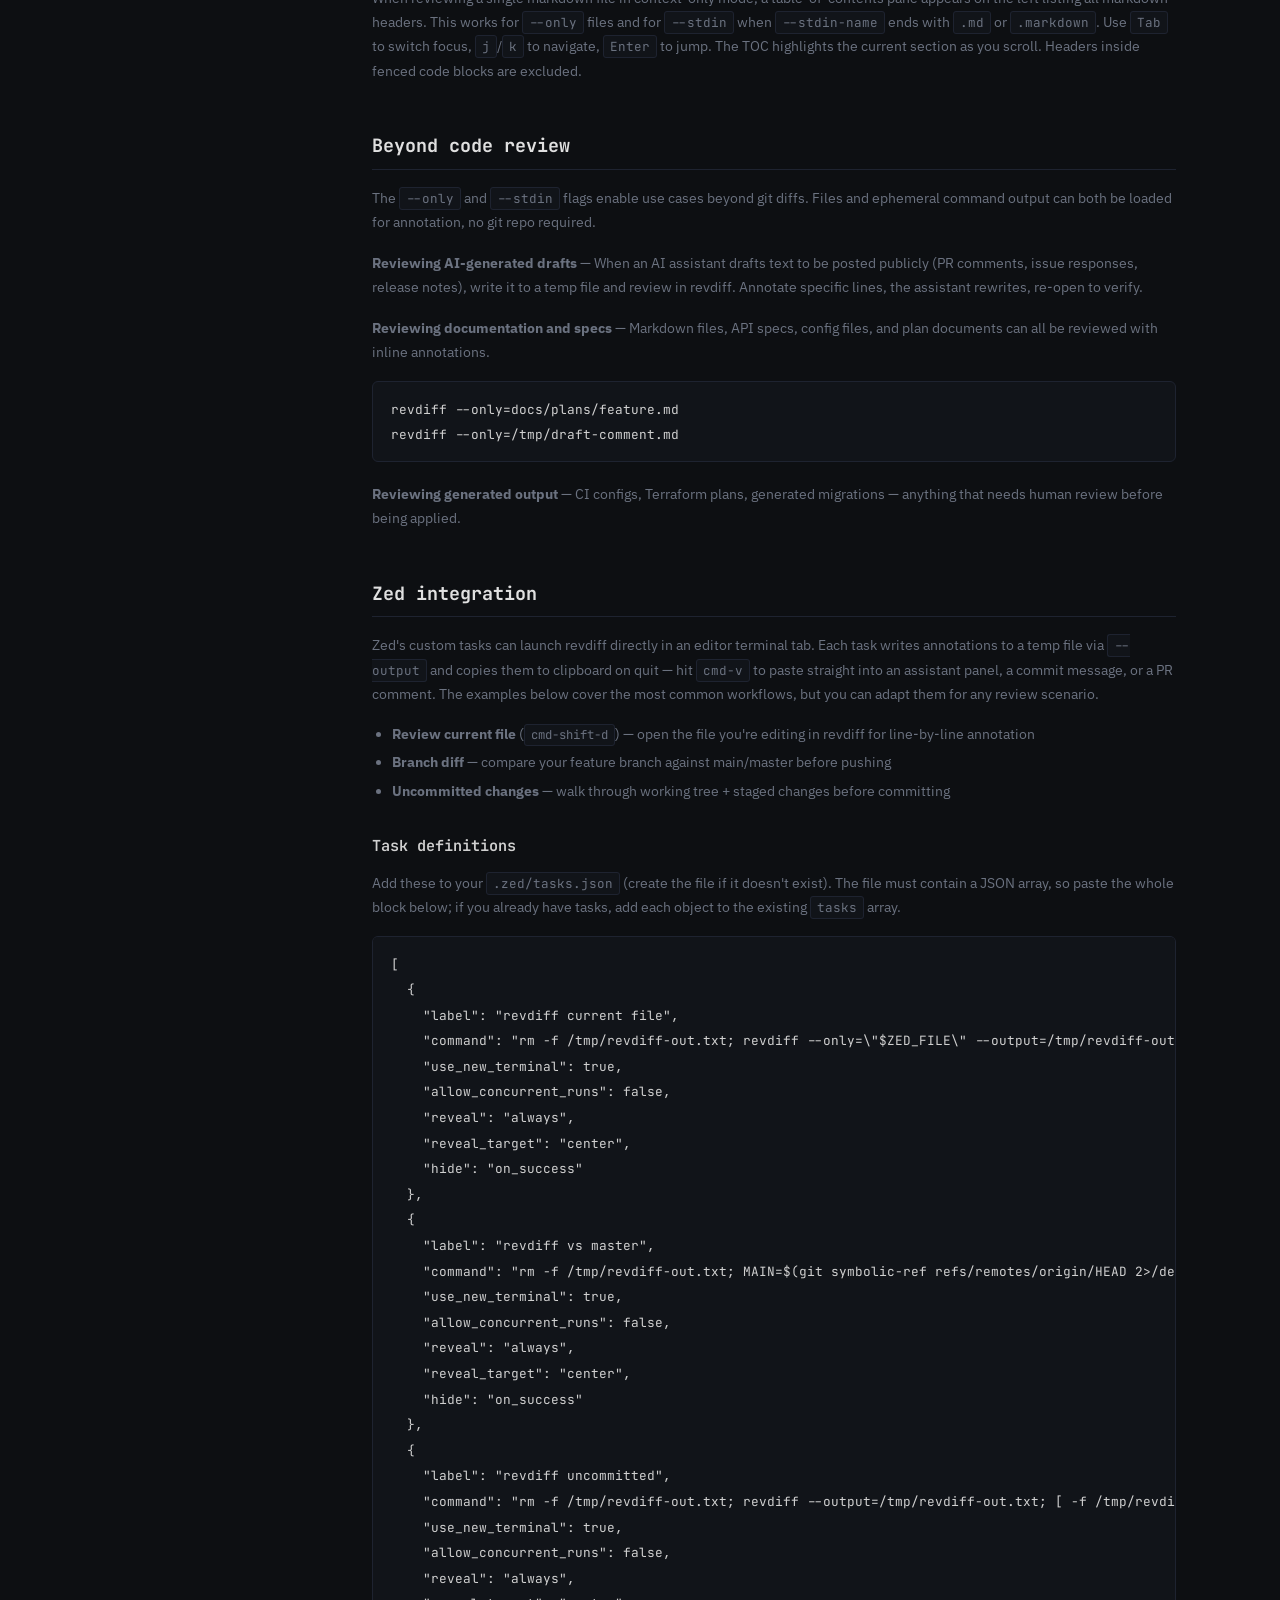
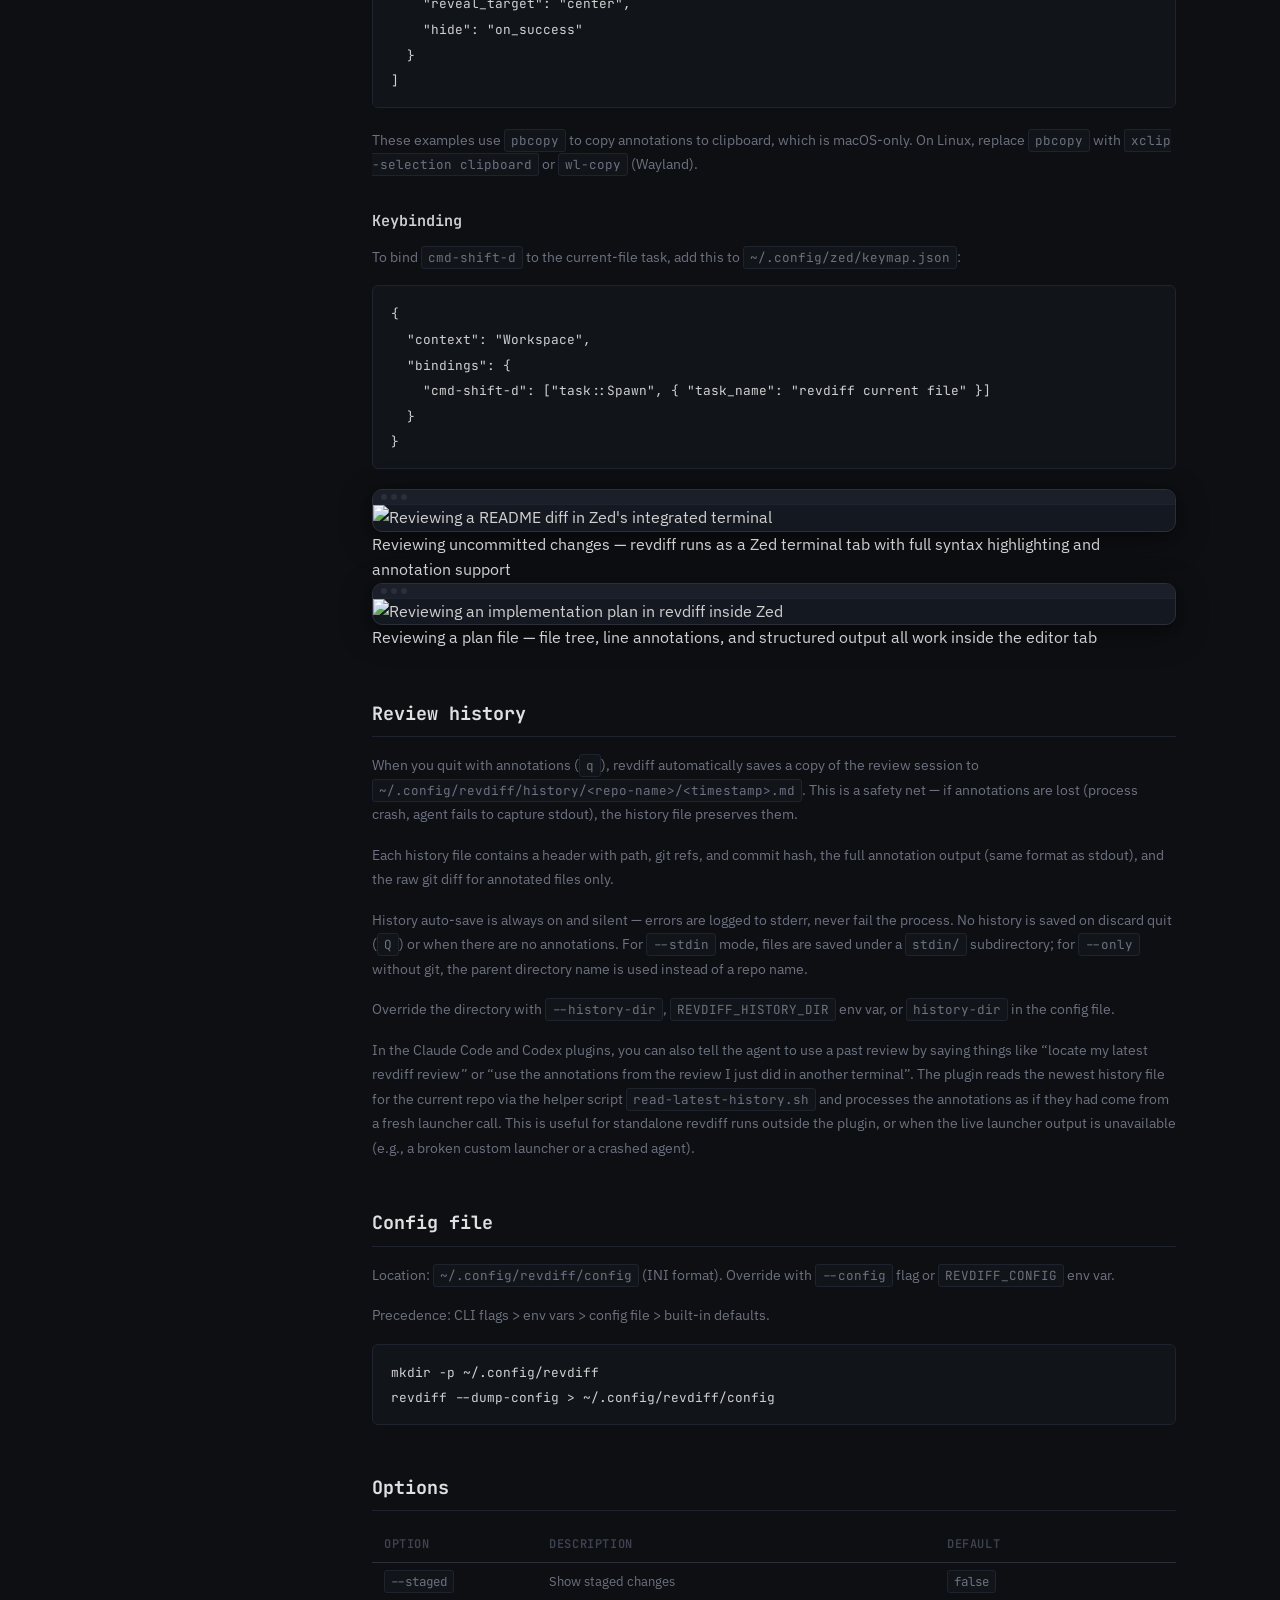
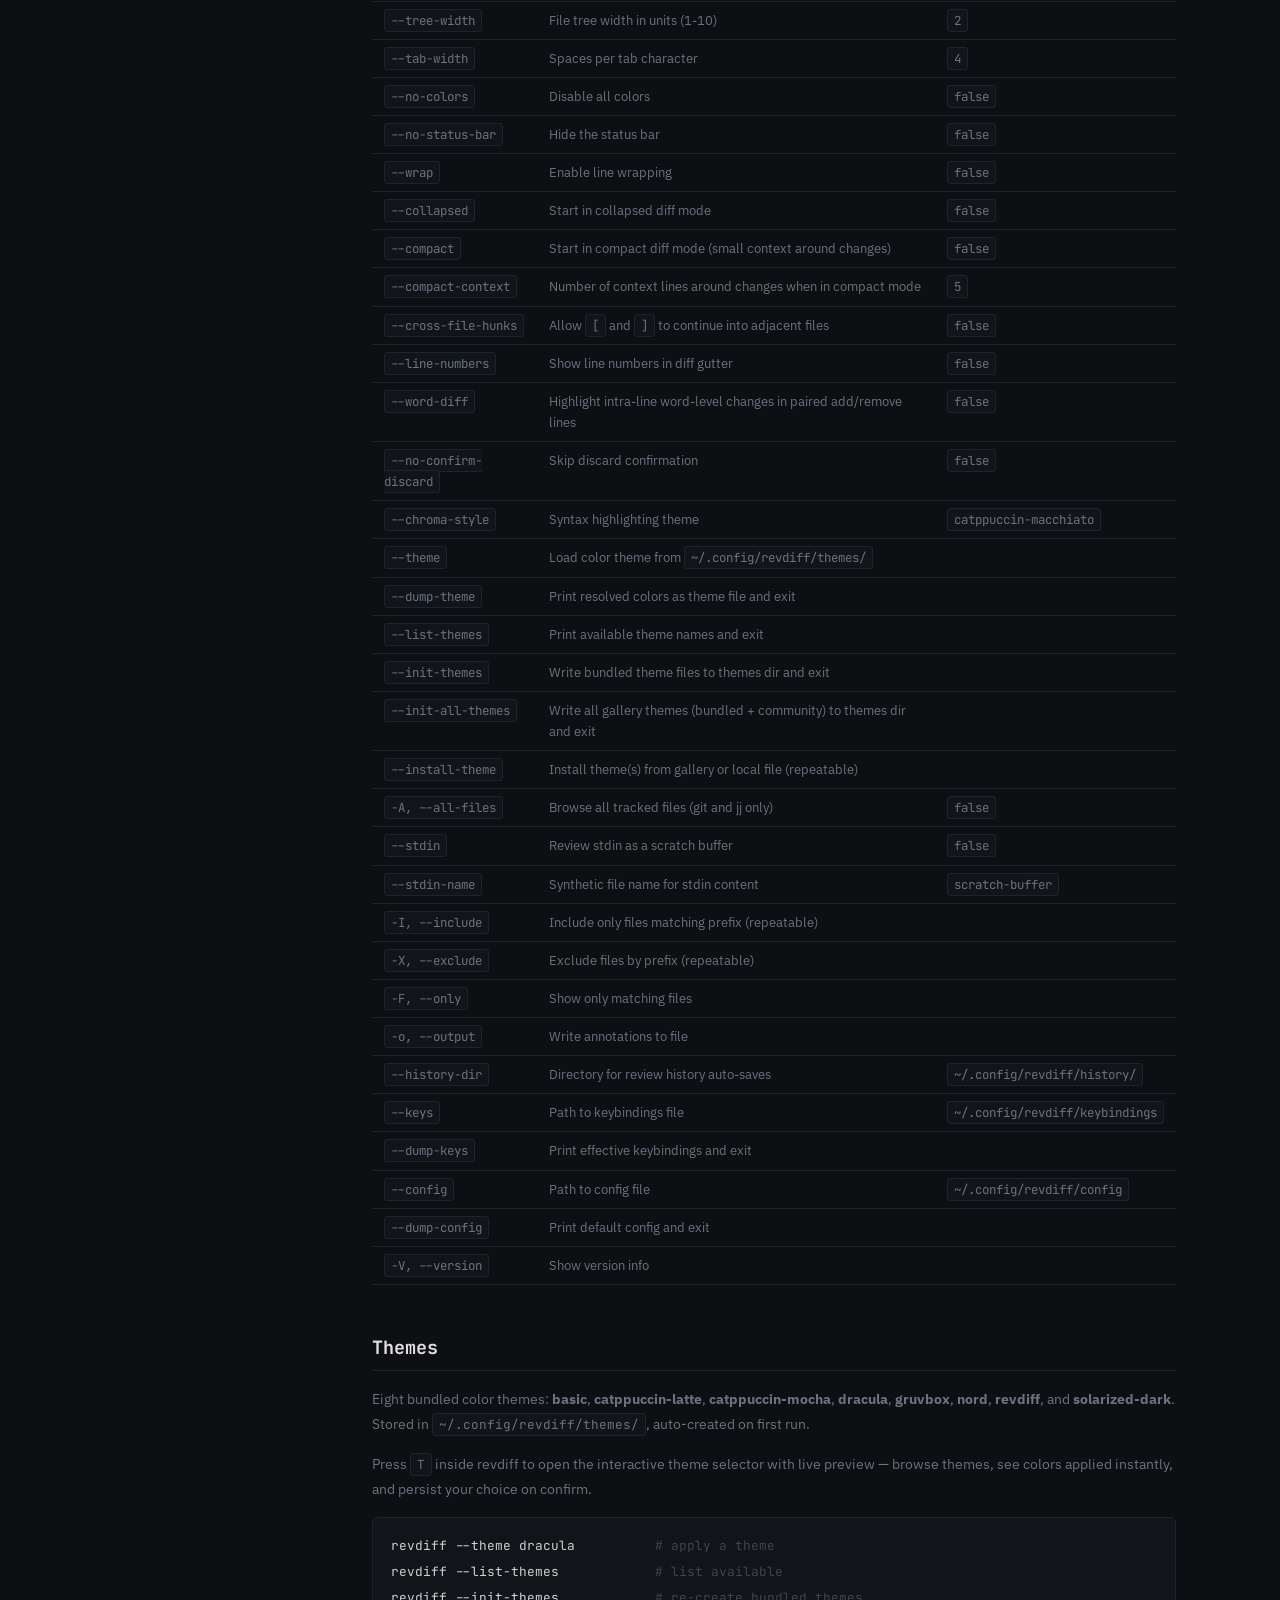
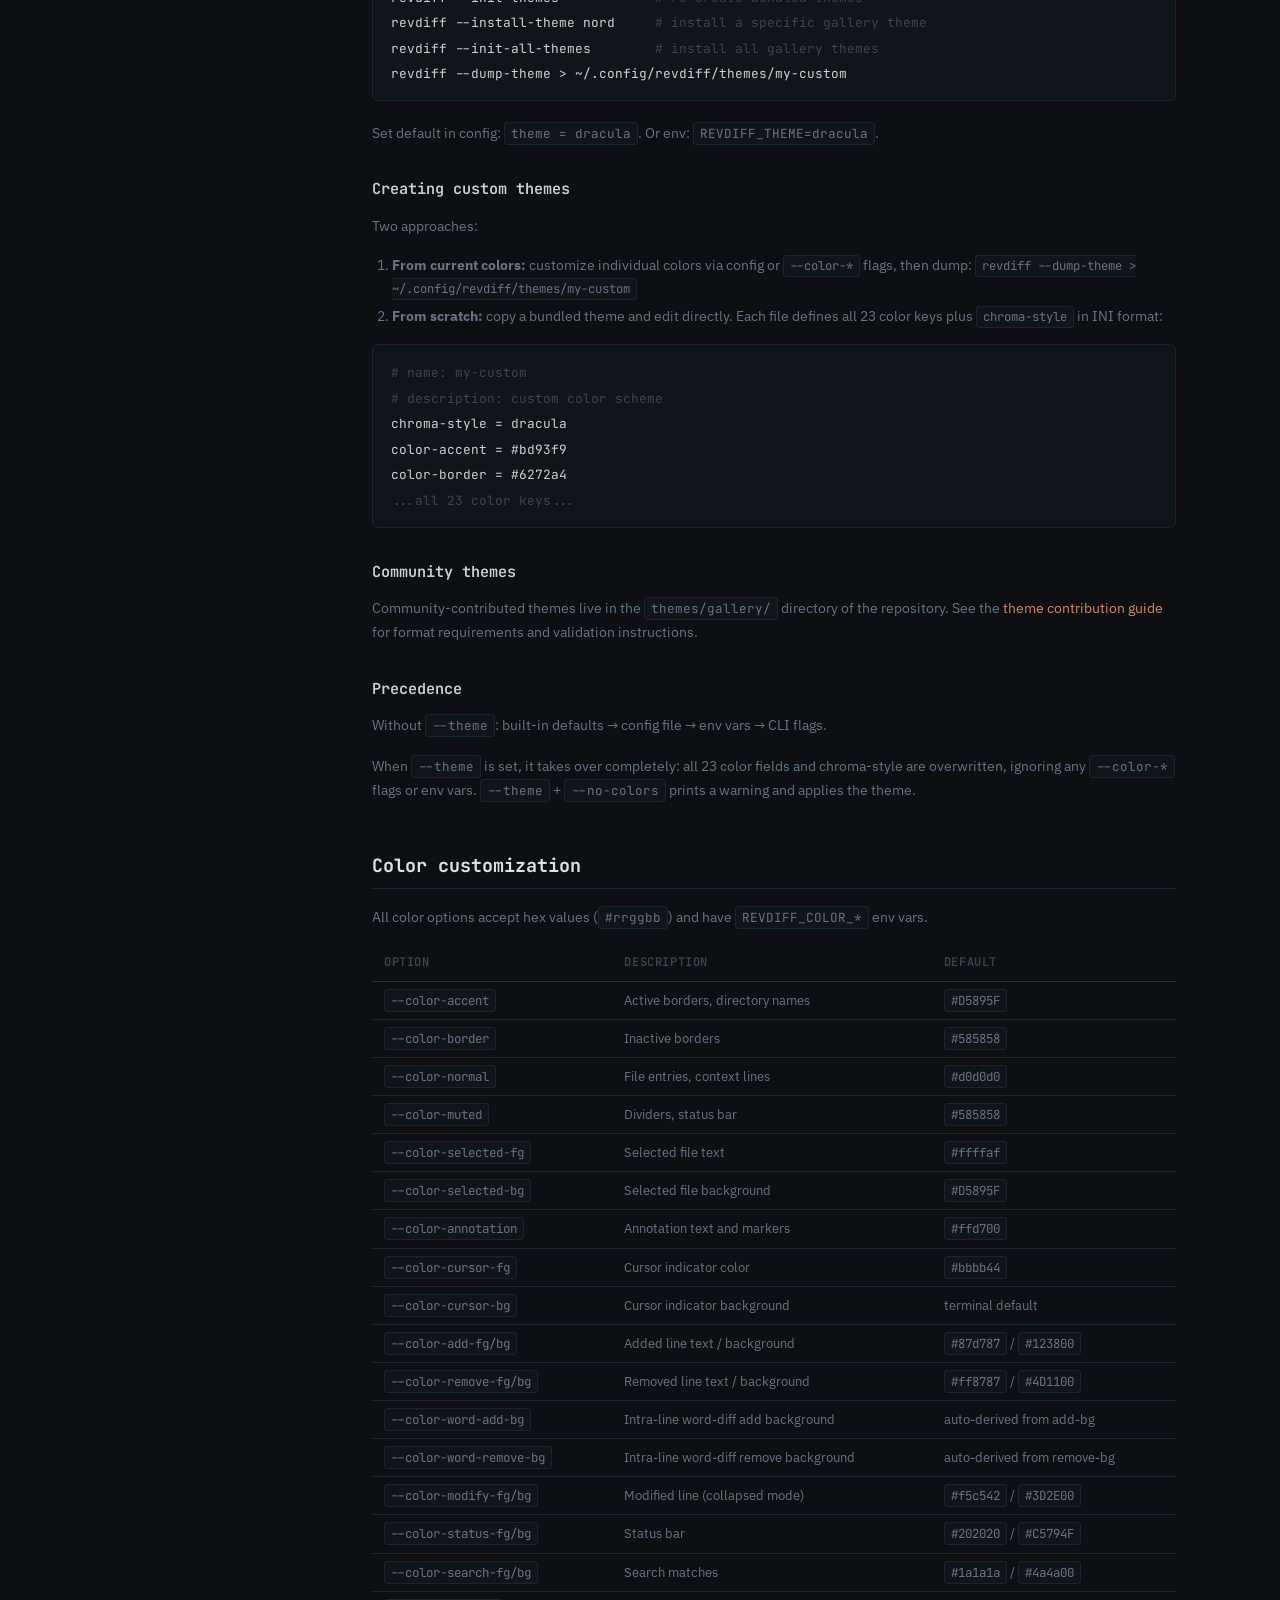
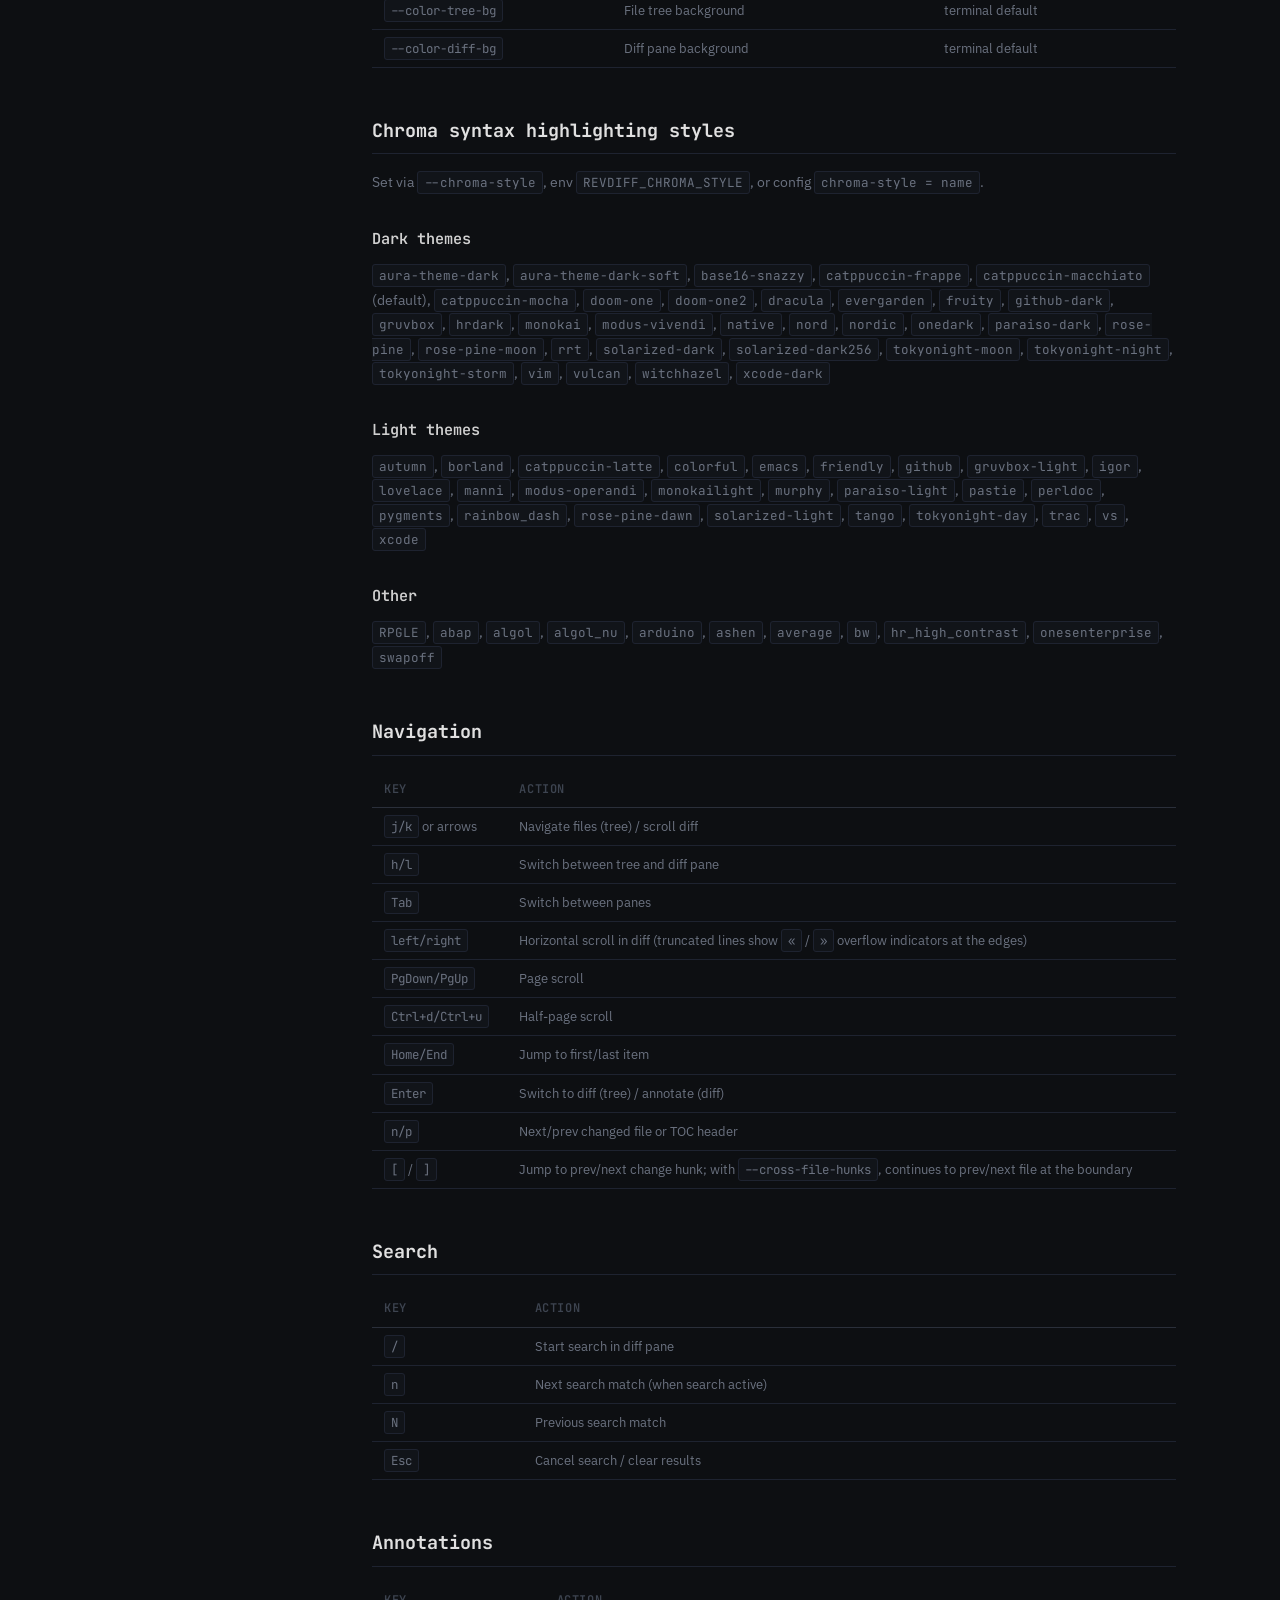
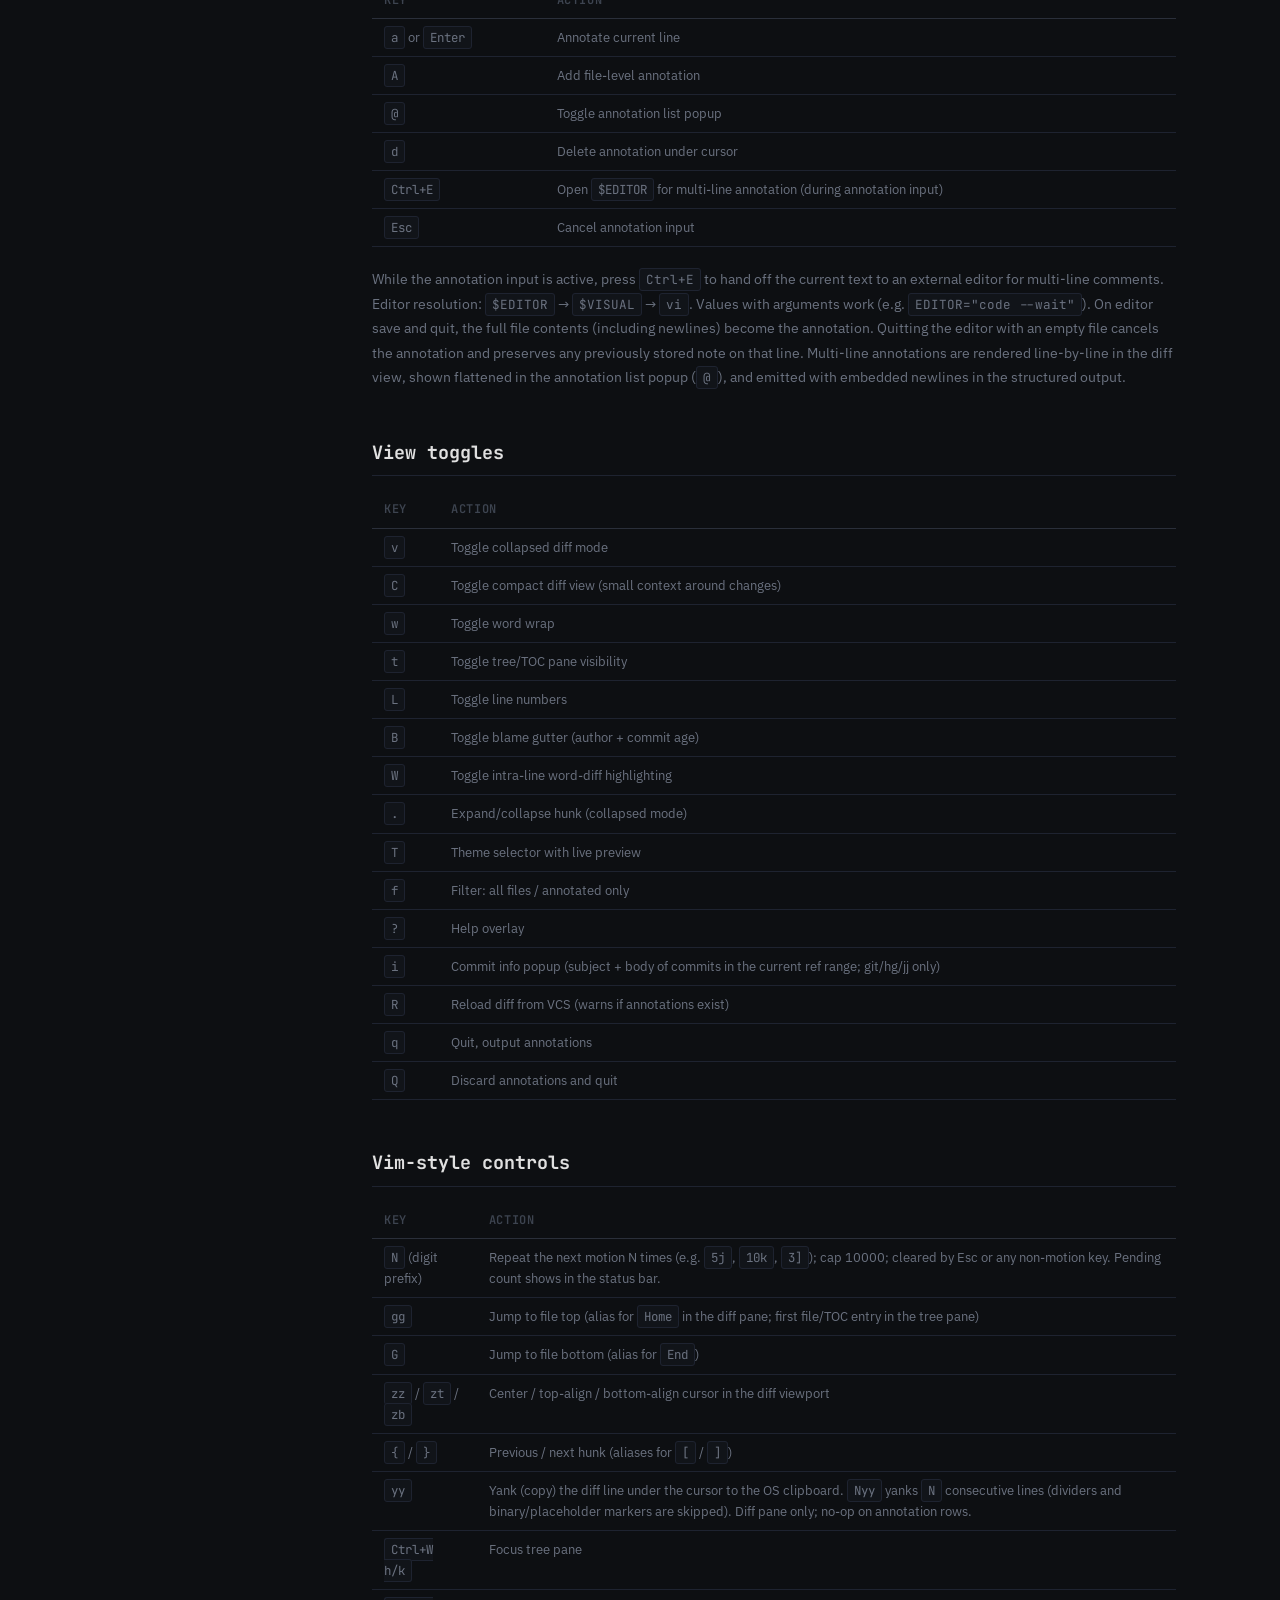
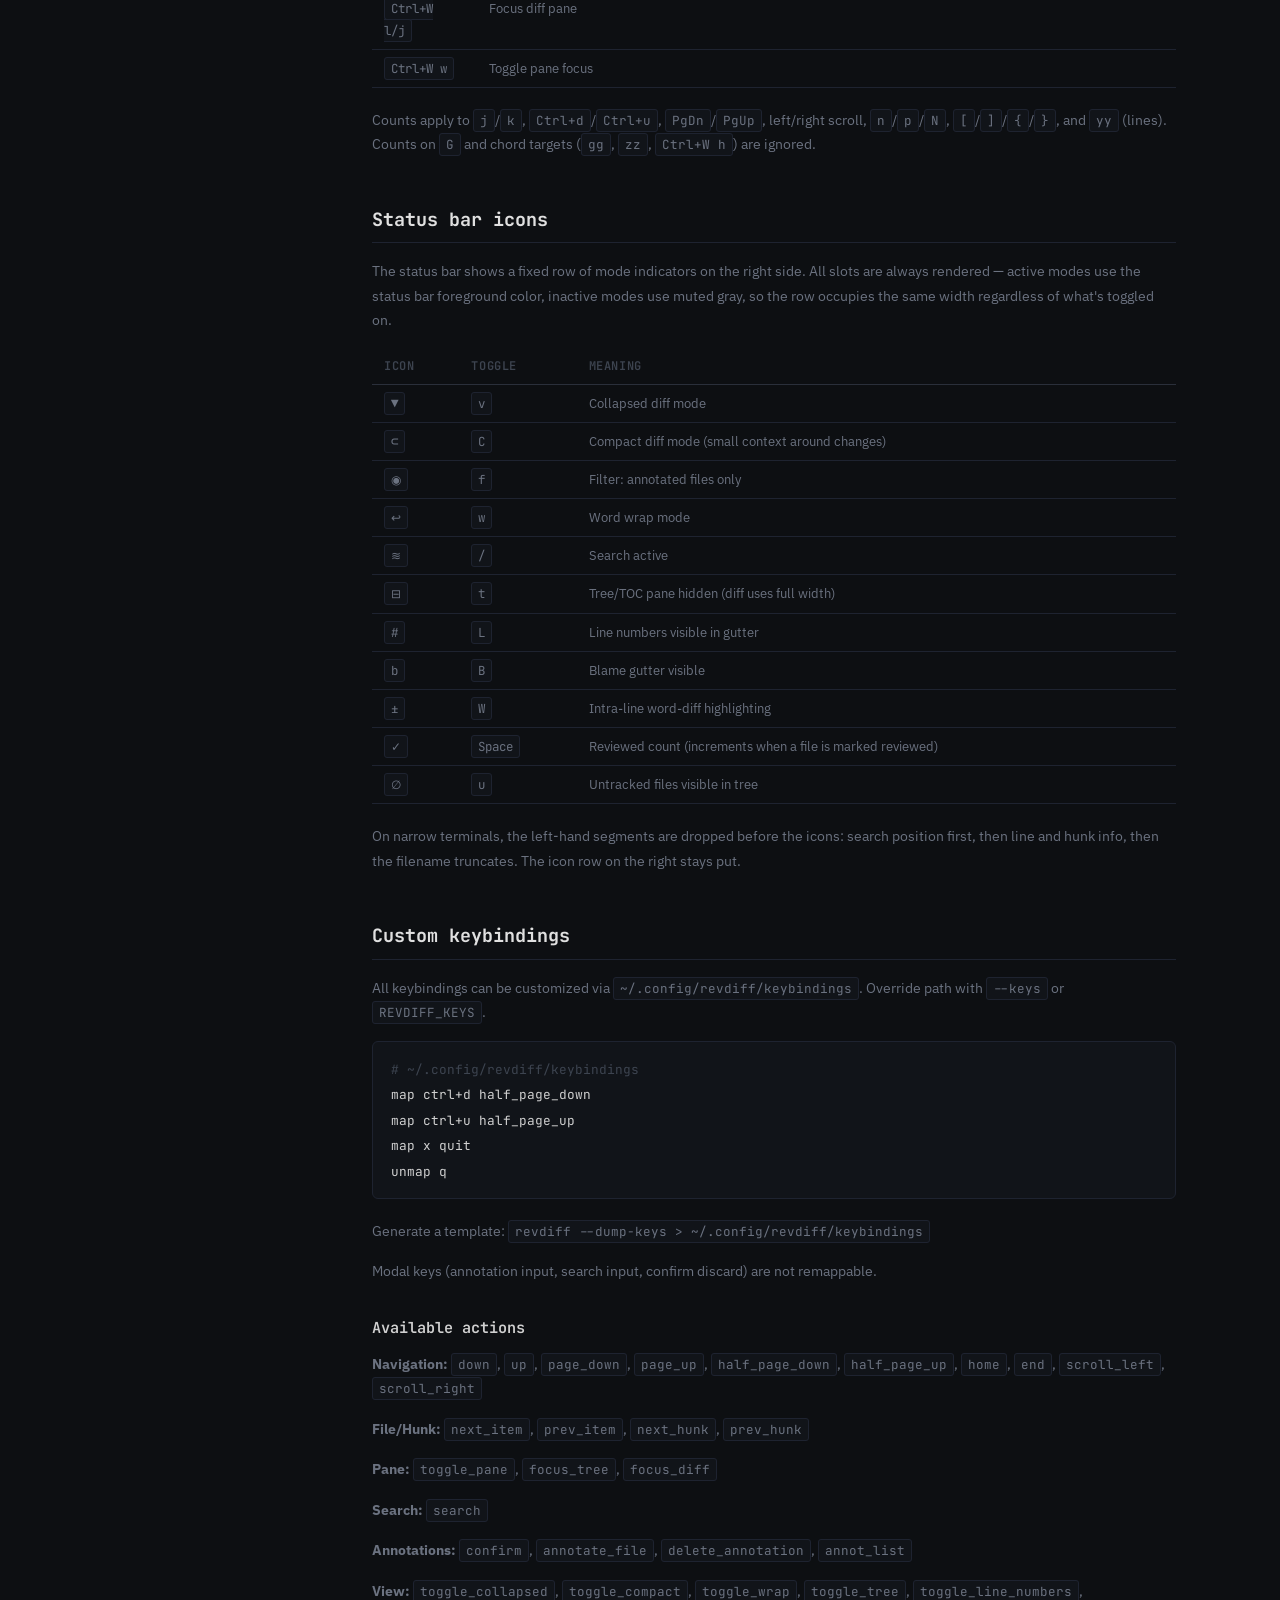
==== commit b451b55d: "feat(ui): add yy vim chord to yank diff line to clipboard Adds vim-style yy chord (and Nyy count var" ====
--- a/site/docs.html
+++ b/site/docs.html
@@ -497,12 +497,13 @@
                 <tr><td><code>G</code></td><td>Jump to file bottom (alias for <code>End</code>)</td></tr>
                 <tr><td><code>zz</code> / <code>zt</code> / <code>zb</code></td><td>Center / top-align / bottom-align cursor in the diff viewport</td></tr>
                 <tr><td><code>{</code> / <code>}</code></td><td>Previous / next hunk (aliases for <code>[</code> / <code>]</code>)</td></tr>
+                <tr><td><code>yy</code></td><td>Yank (copy) the diff line under the cursor to the OS clipboard. <code>Nyy</code> yanks <code>N</code> consecutive lines (dividers and binary/placeholder markers are skipped). Diff pane only; no-op on annotation rows.</td></tr>
                 <tr><td><code>Ctrl+W h/k</code></td><td>Focus tree pane</td></tr>
                 <tr><td><code>Ctrl+W l/j</code></td><td>Focus diff pane</td></tr>
                 <tr><td><code>Ctrl+W w</code></td><td>Toggle pane focus</td></tr>
             </tbody>
         </table>
-        <p>Counts apply to <code>j</code>/<code>k</code>, <code>Ctrl+d</code>/<code>Ctrl+u</code>, <code>PgDn</code>/<code>PgUp</code>, left/right scroll, <code>n</code>/<code>p</code>/<code>N</code>, and <code>[</code>/<code>]</code>/<code>{</code>/<code>}</code>. Counts on <code>G</code> and chord targets (<code>gg</code>, <code>zz</code>, <code>Ctrl+W h</code>) are ignored.</p>
+        <p>Counts apply to <code>j</code>/<code>k</code>, <code>Ctrl+d</code>/<code>Ctrl+u</code>, <code>PgDn</code>/<code>PgUp</code>, left/right scroll, <code>n</code>/<code>p</code>/<code>N</code>, <code>[</code>/<code>]</code>/<code>{</code>/<code>}</code>, and <code>yy</code> (lines). Counts on <code>G</code> and chord targets (<code>gg</code>, <code>zz</code>, <code>Ctrl+W h</code>) are ignored.</p>
 
         <h2 id="status-bar-icons">Status bar icons</h2>
         <p>The status bar shows a fixed row of mode indicators on the right side. All slots are always rendered &mdash; active modes use the status bar foreground color, inactive modes use muted gray, so the row occupies the same width regardless of what's toggled on.</p>
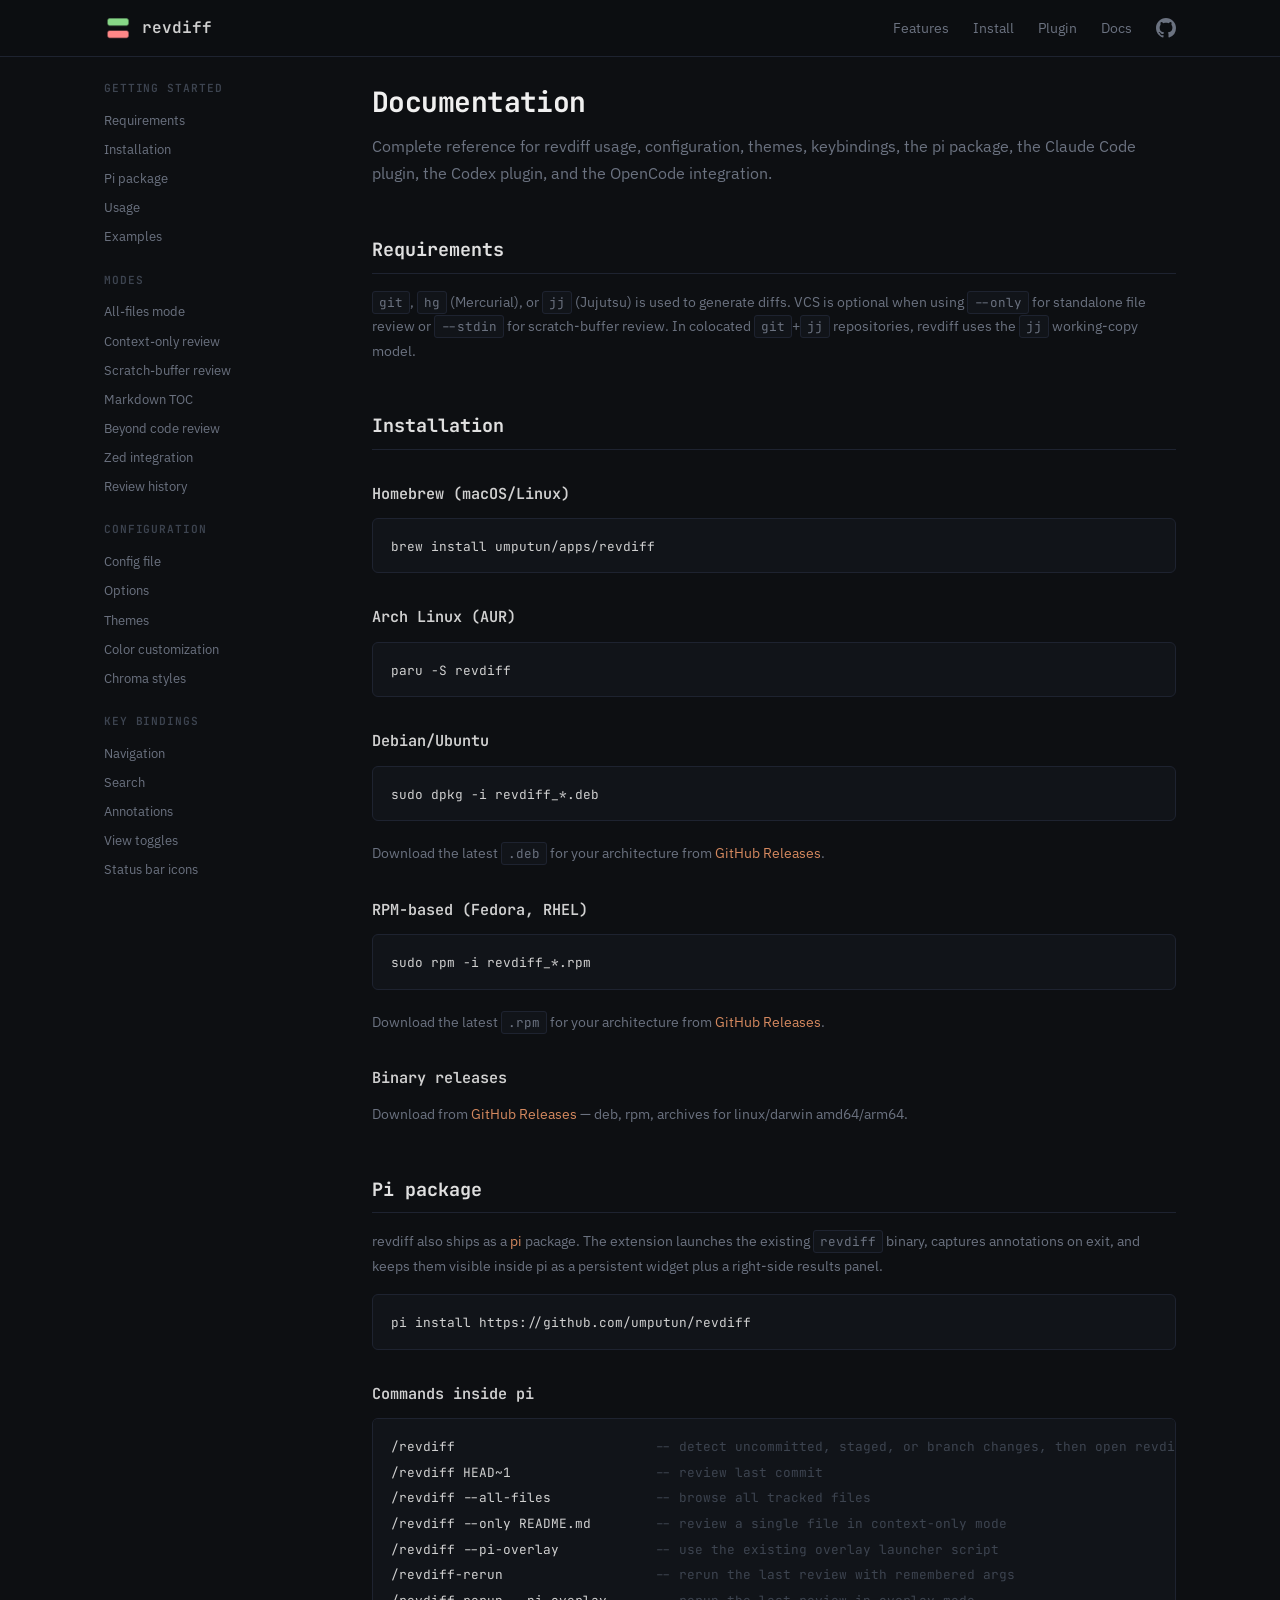
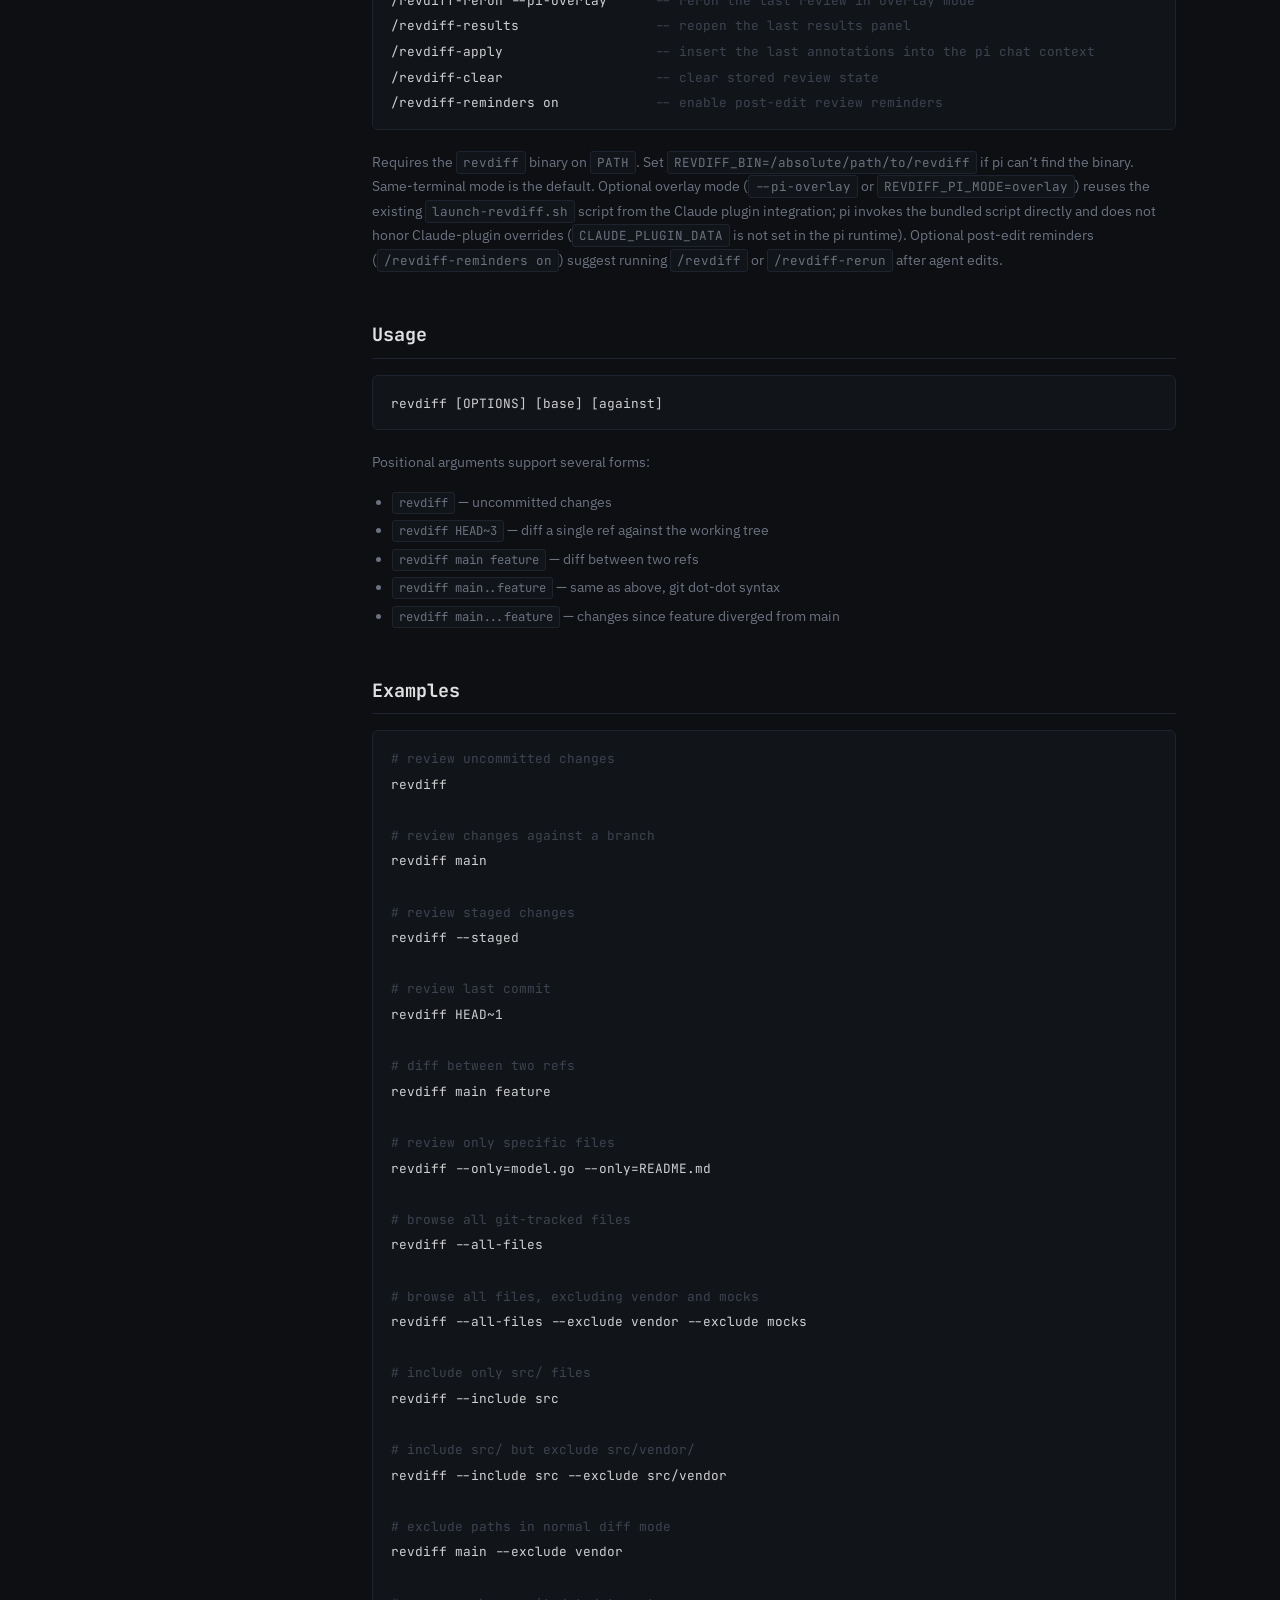
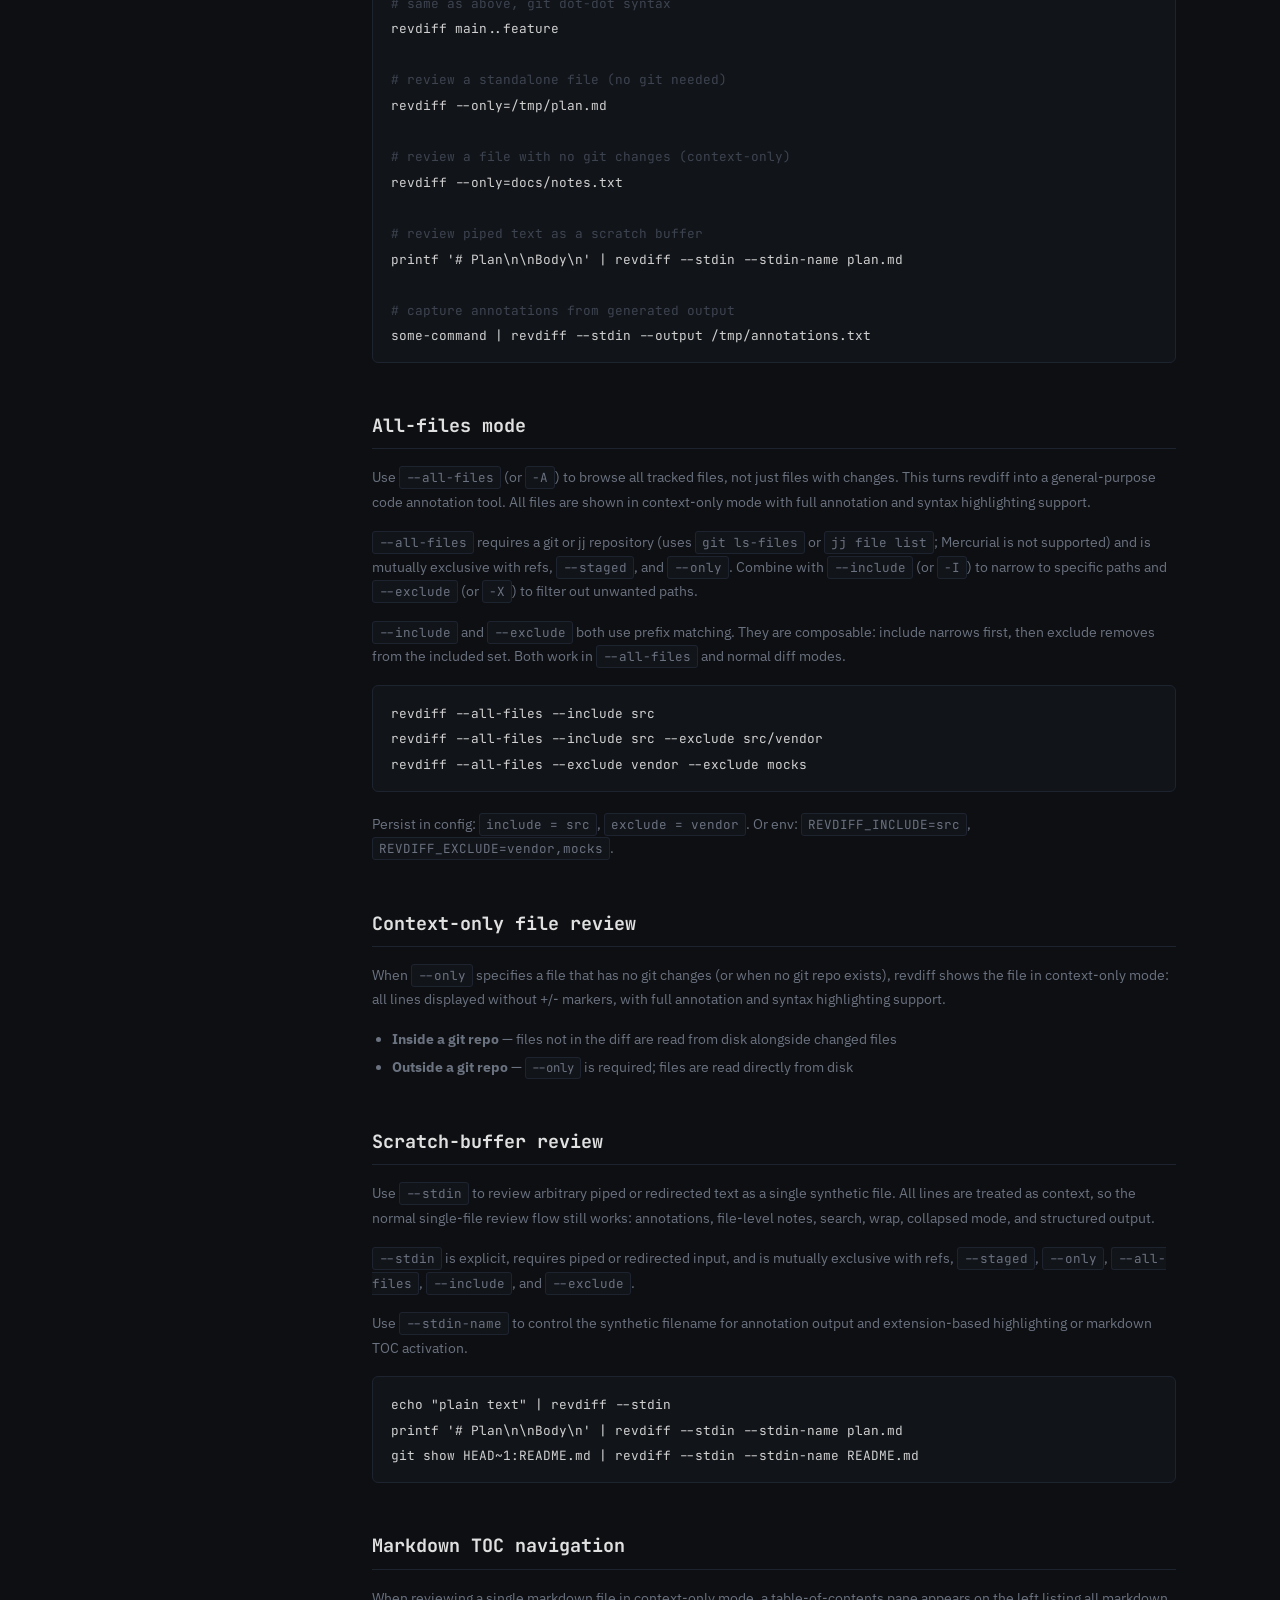
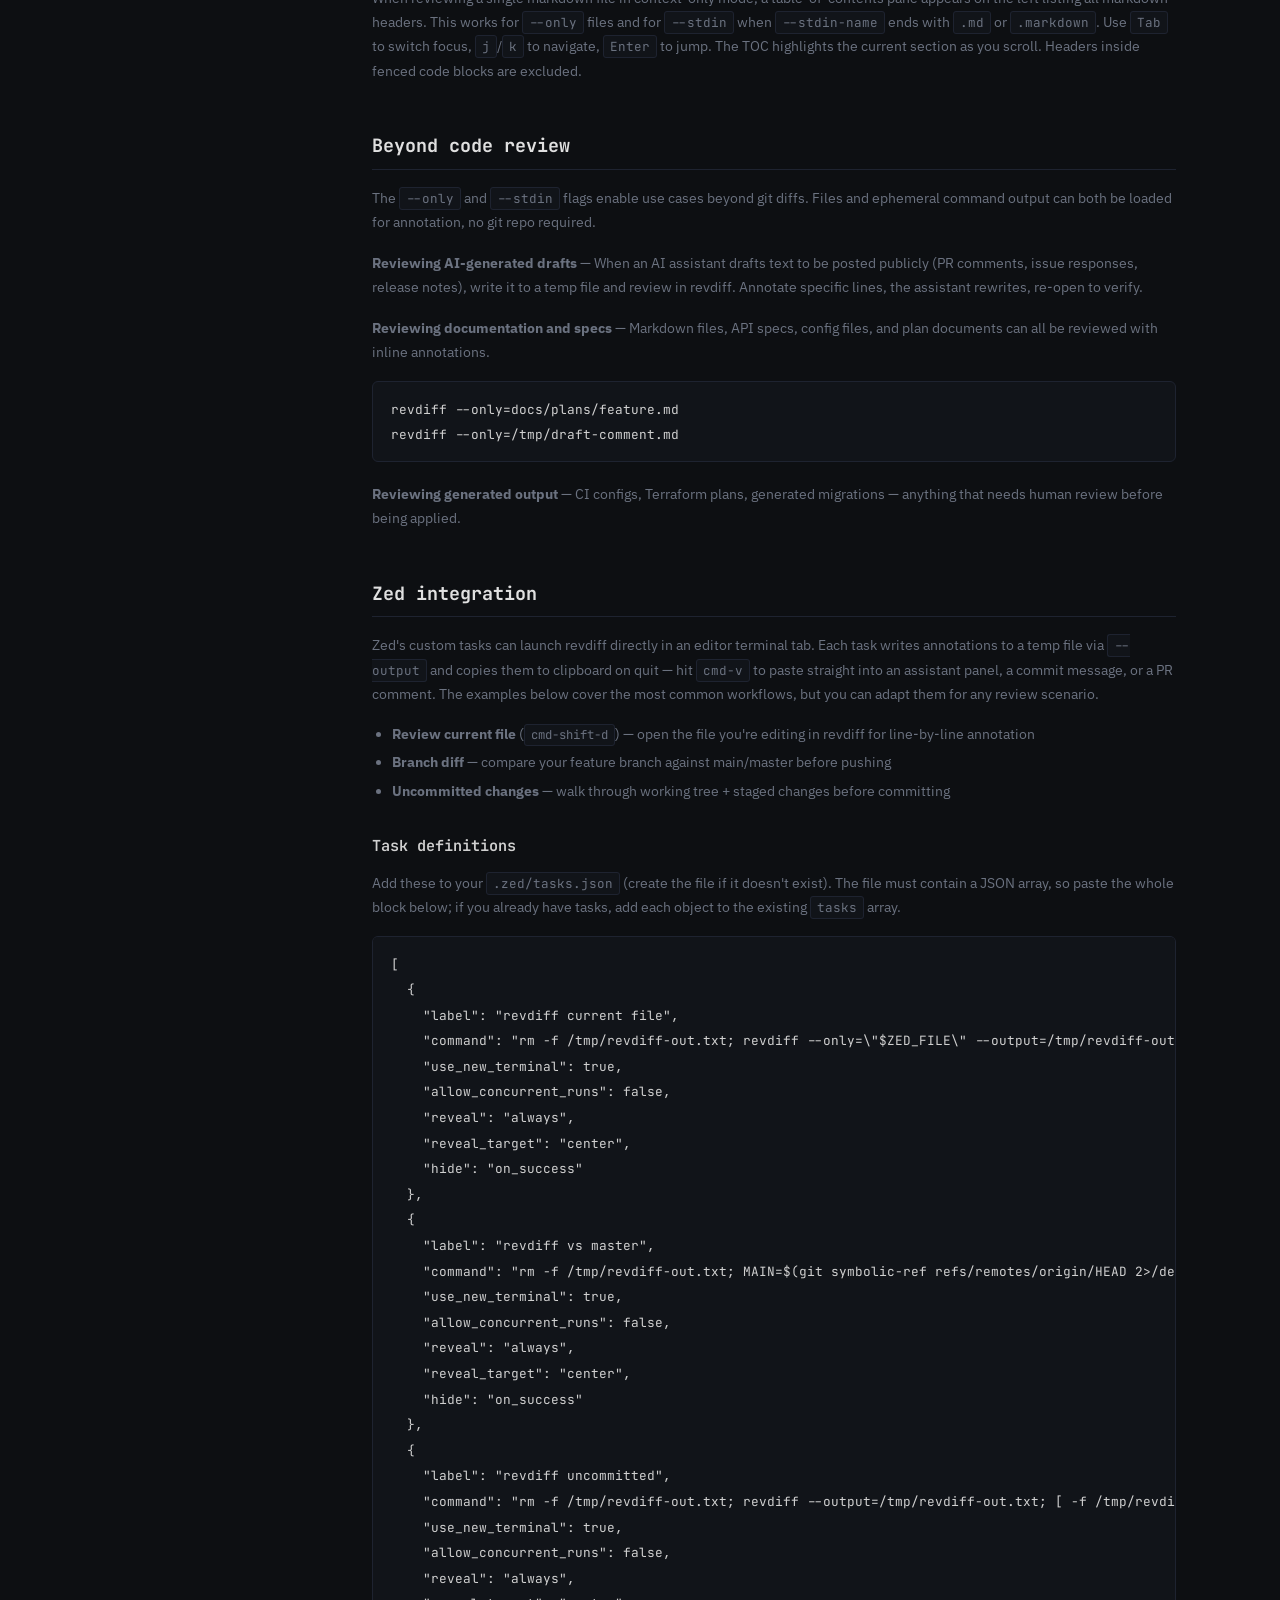
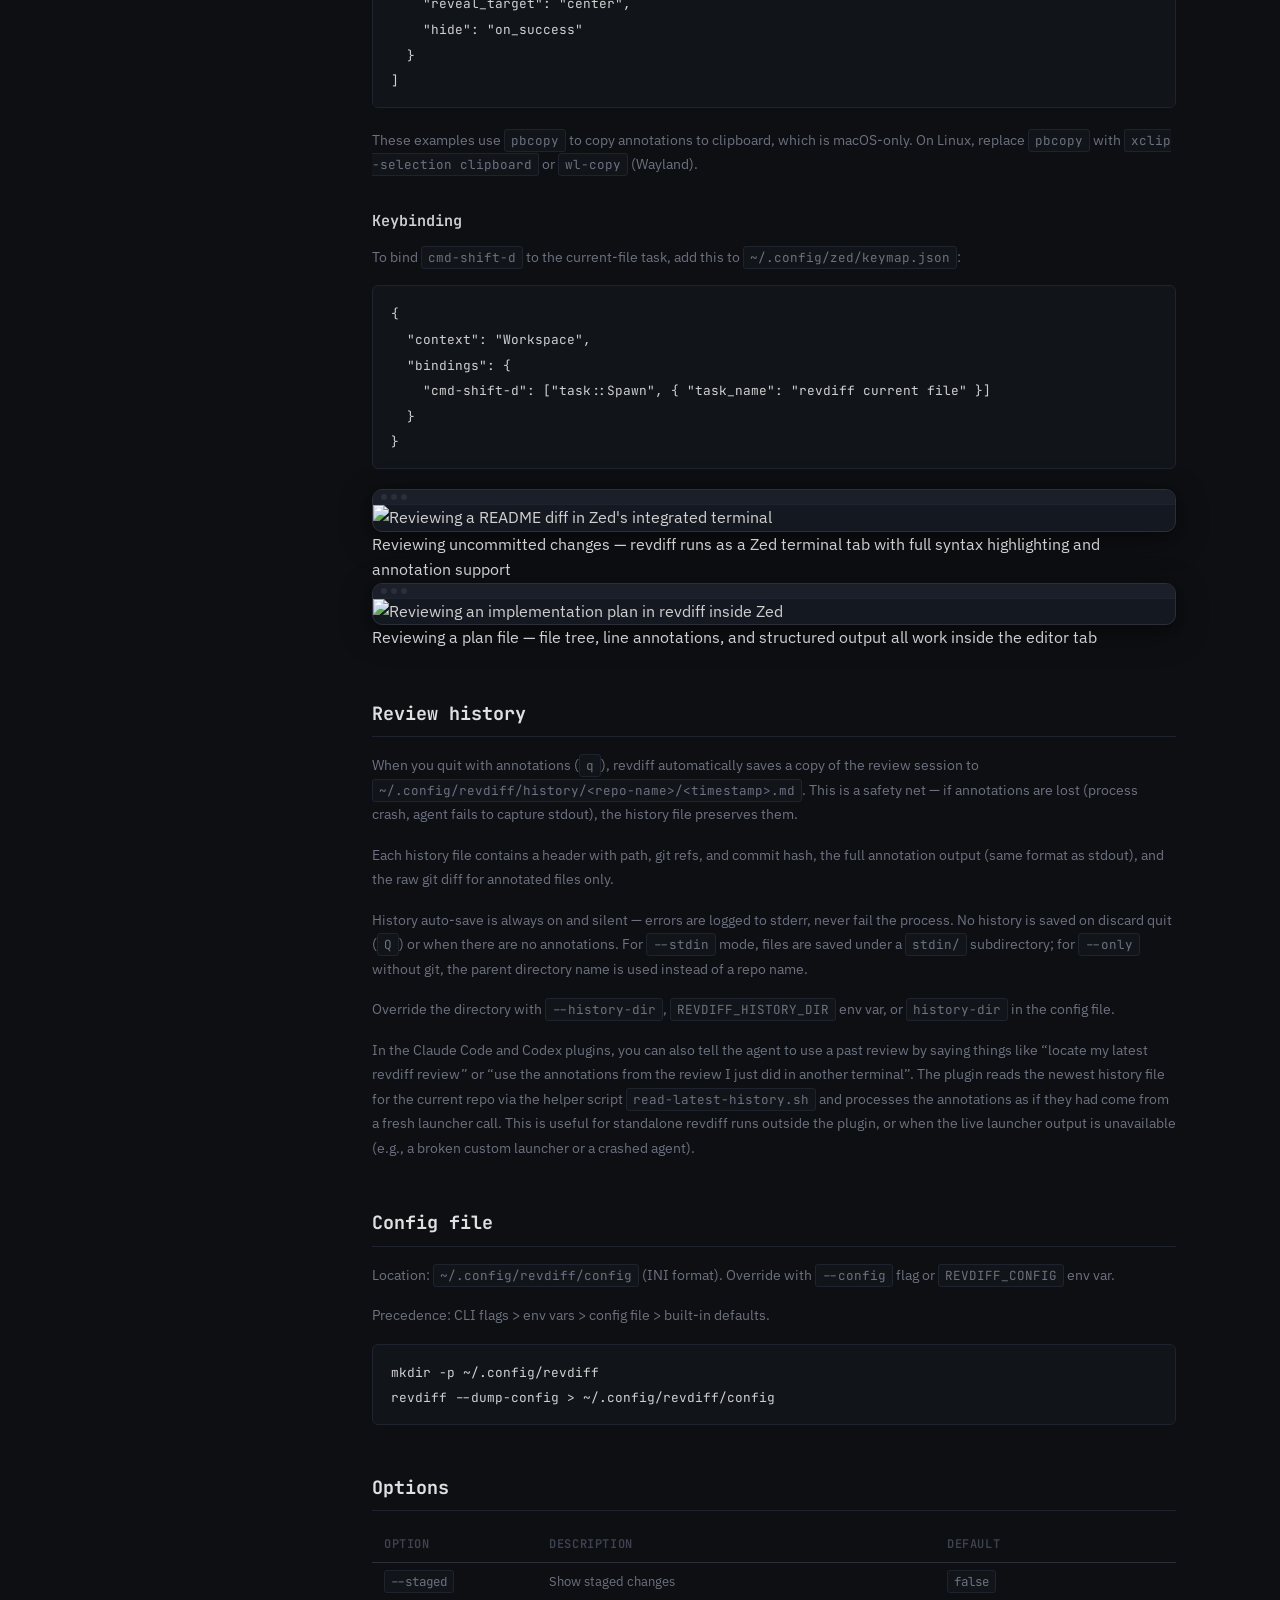
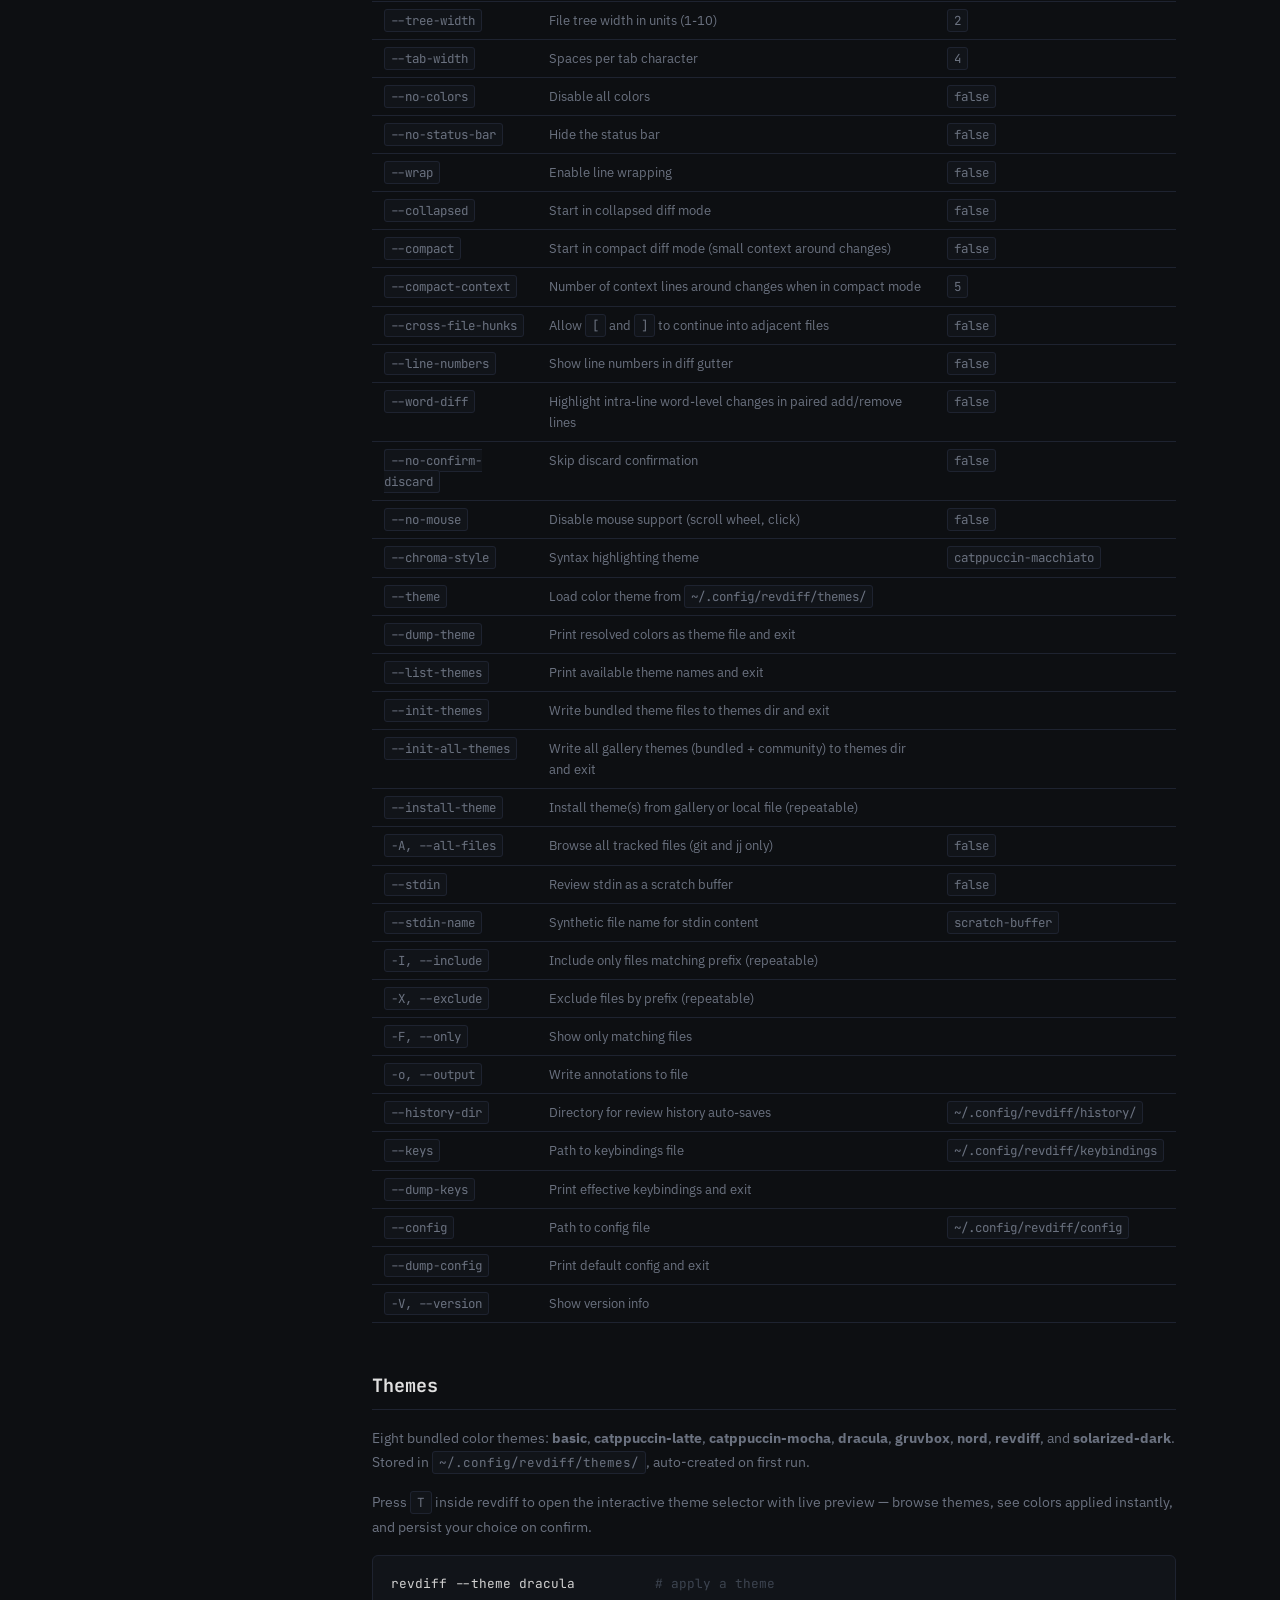
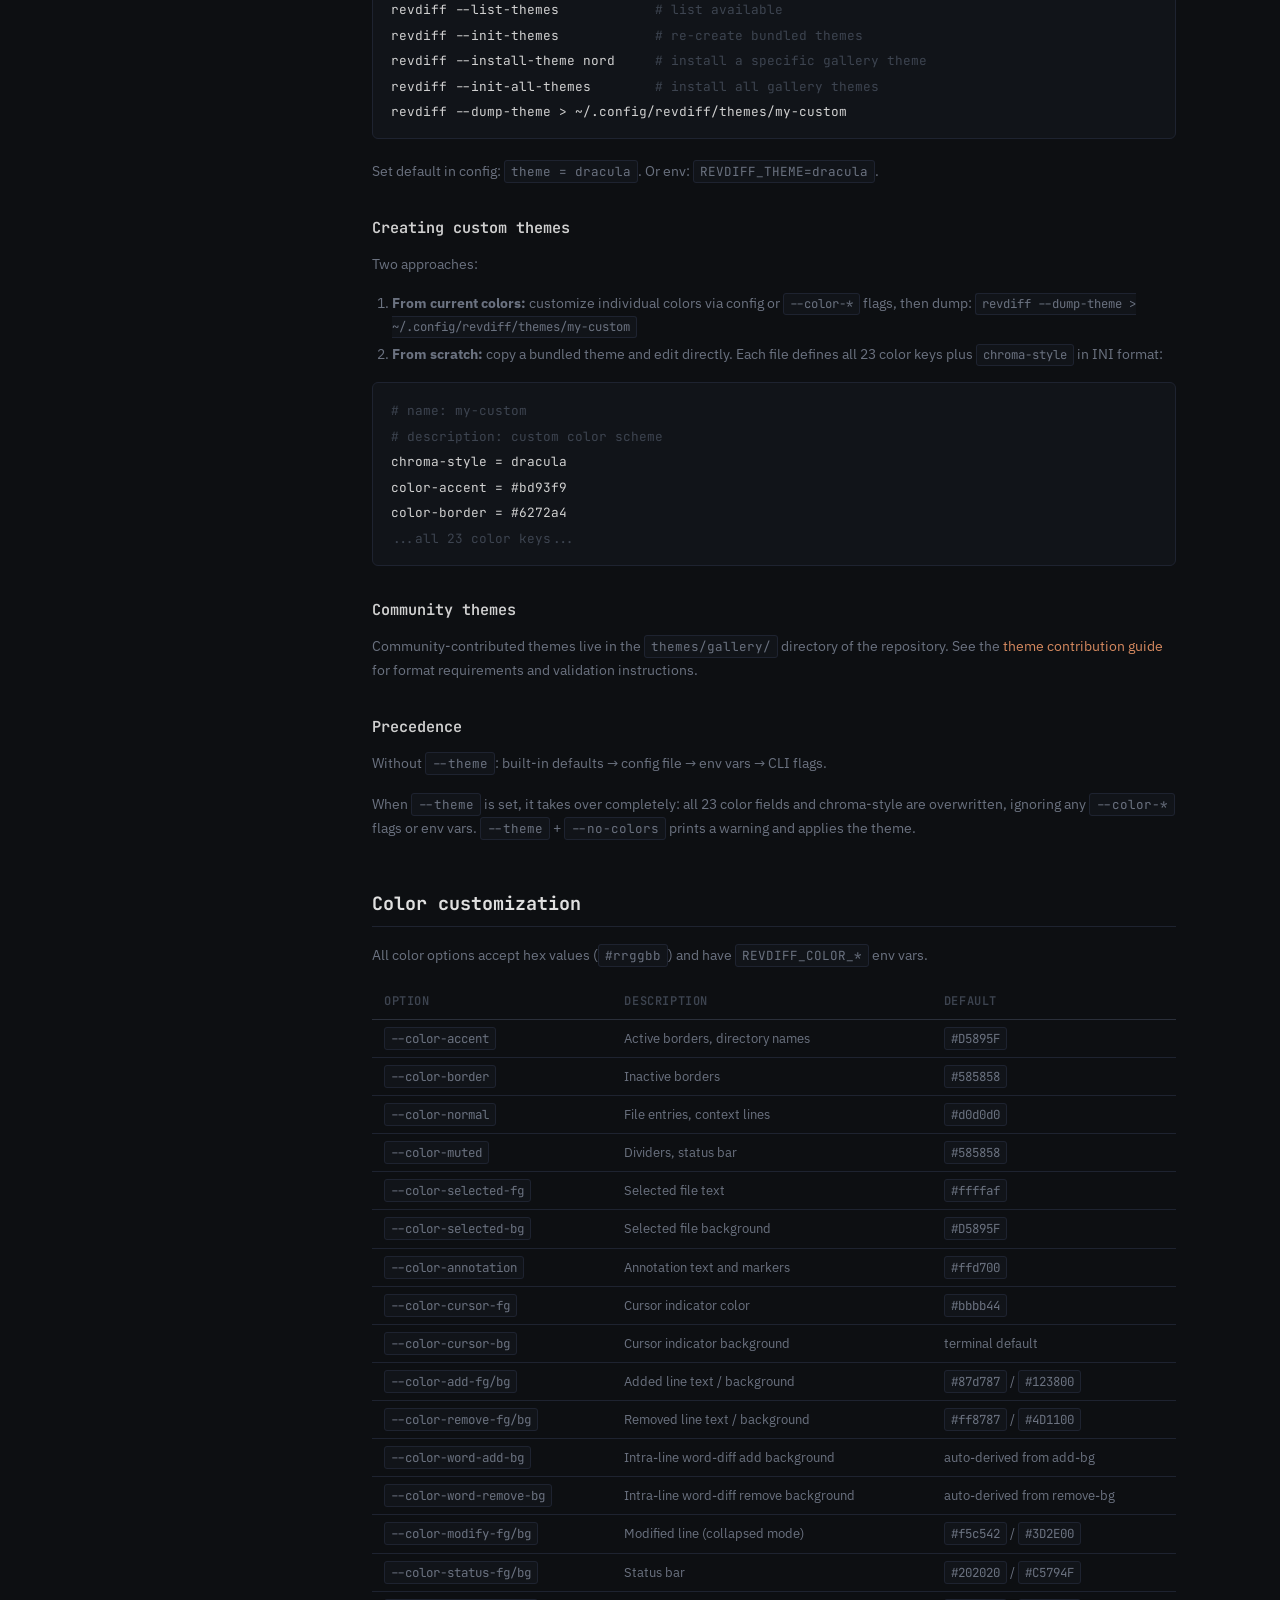
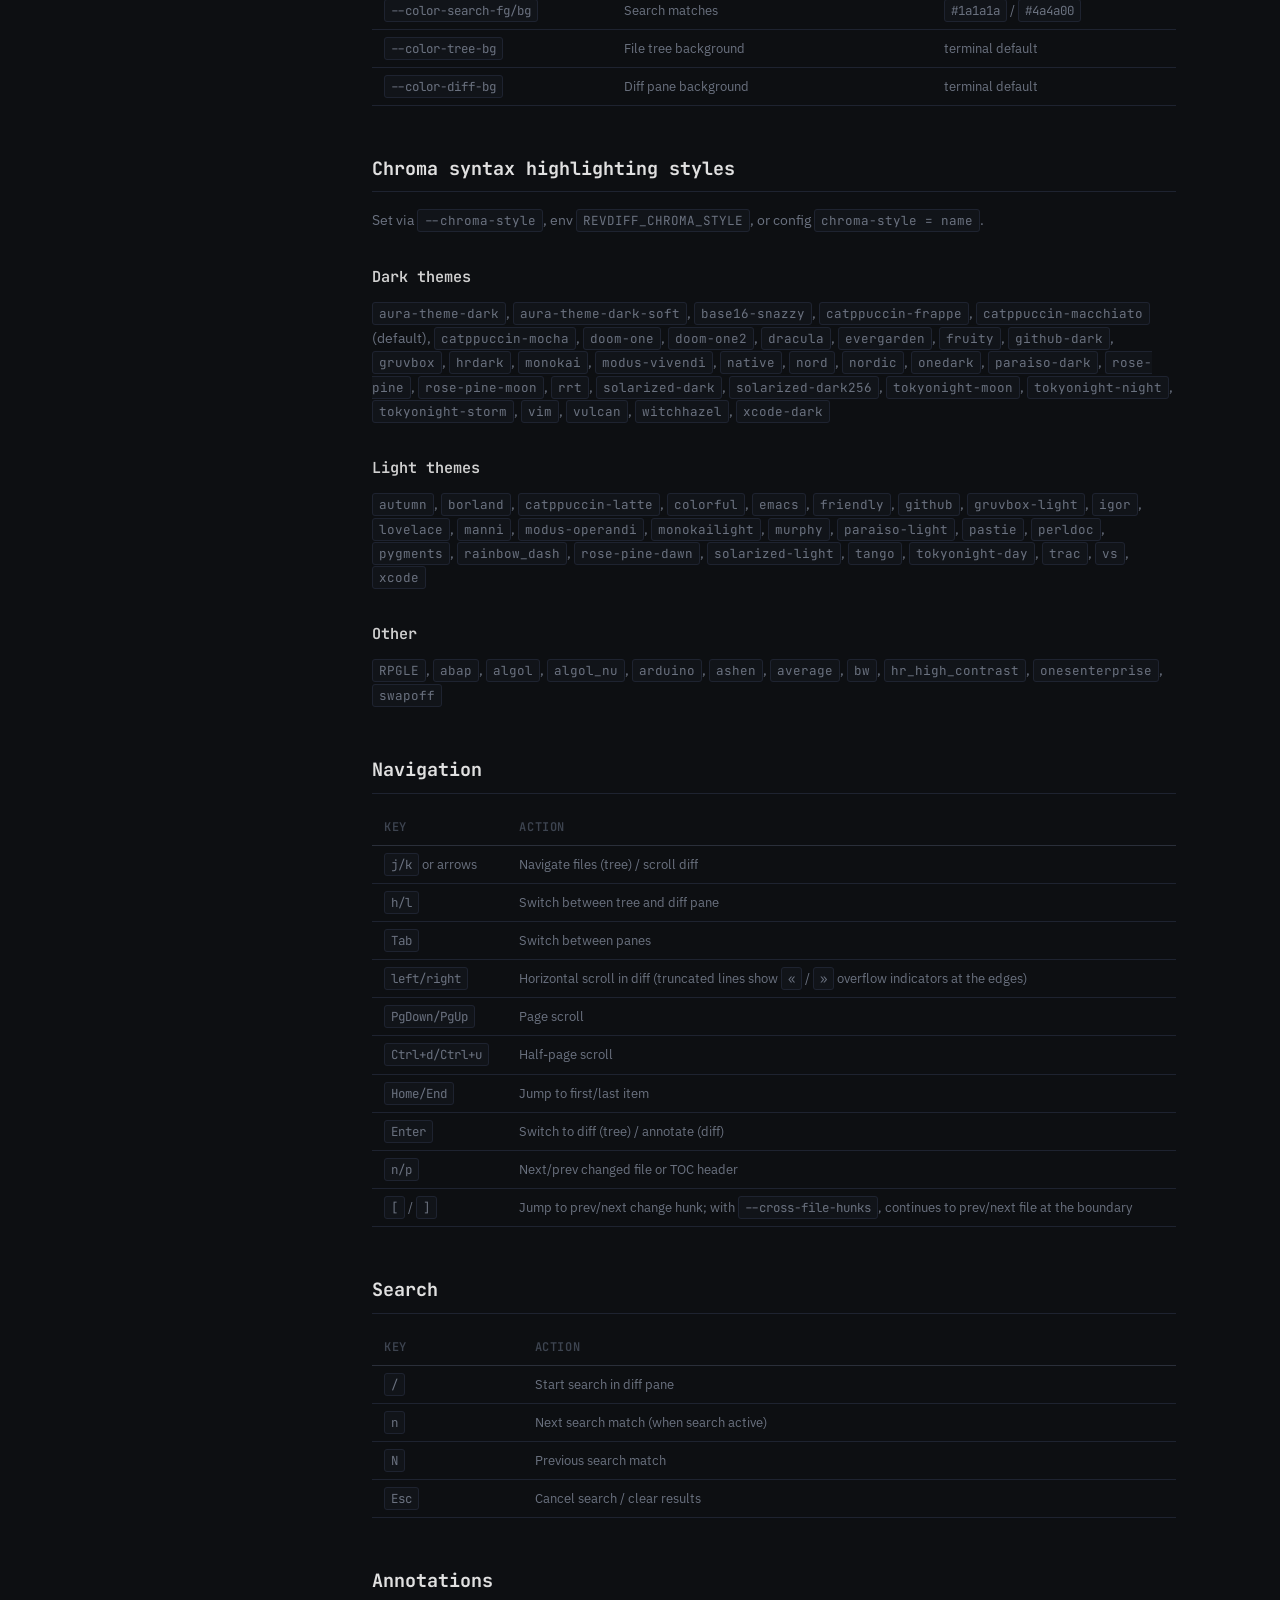
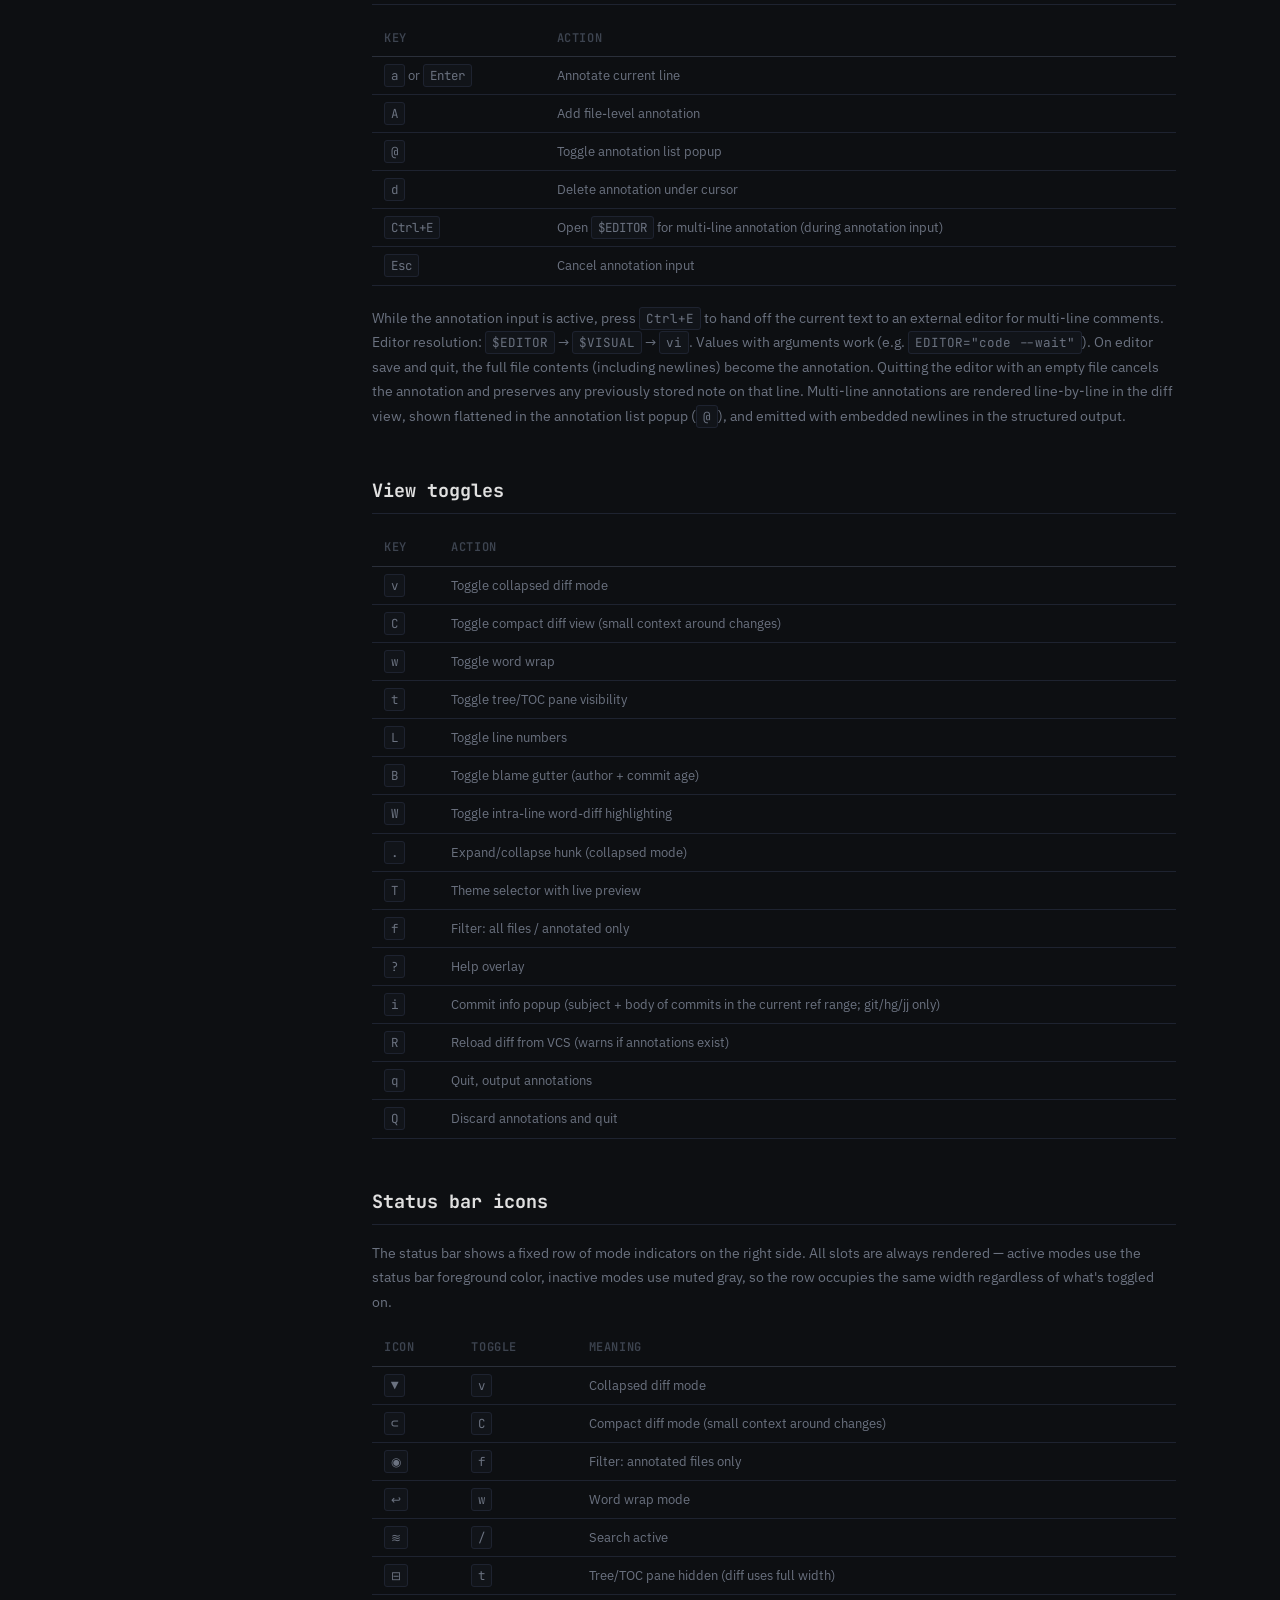
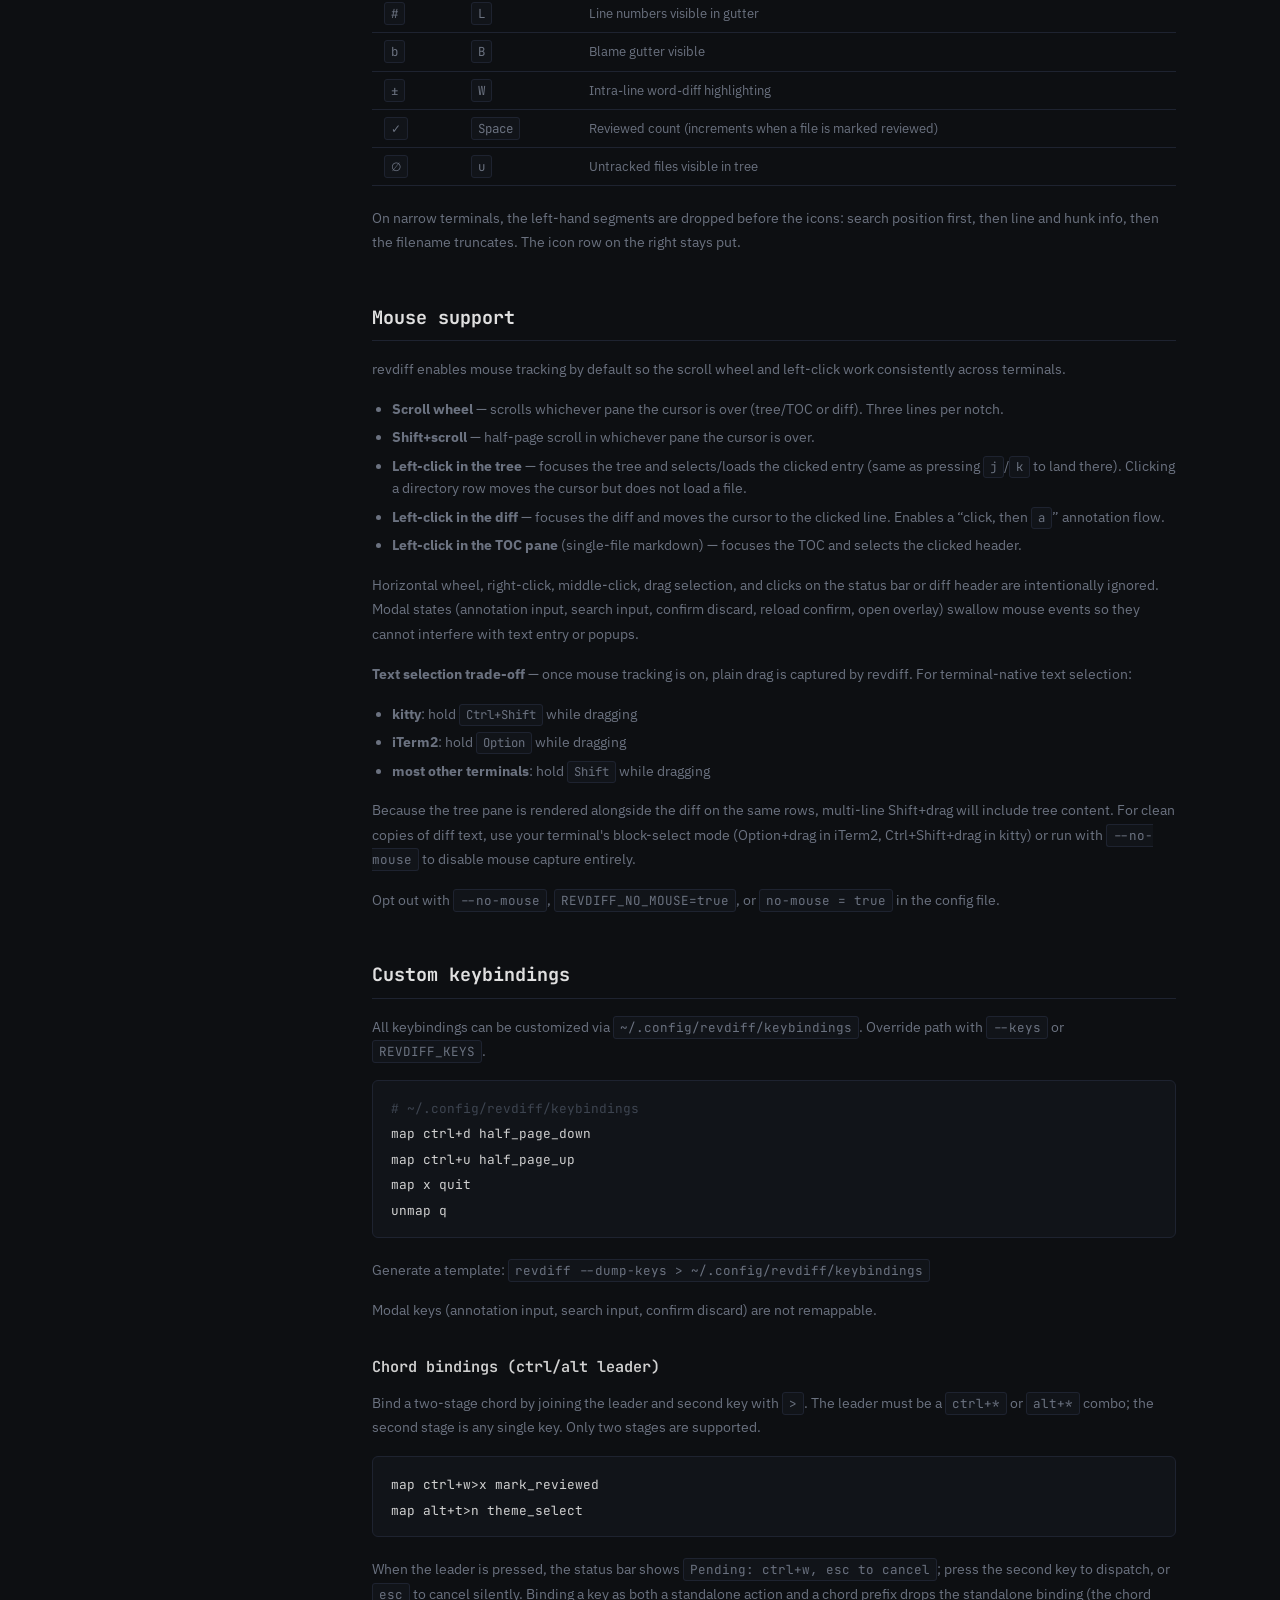
==== commit c444b580: "feat: leader-based chord keybindings (kitty-style ctrl+w>x) (#143) * add plan: leader-chord-keybindi" ====
--- a/site/docs.html
+++ b/site/docs.html
@@ -79,8 +79,8 @@
         <a href="#search">Search</a>
         <a href="#annotations">Annotations</a>
         <a href="#view">View toggles</a>
-        <a href="#vim-controls">Vim-style controls</a>
         <a href="#status-bar-icons">Status bar icons</a>
+        <a href="#mouse-support">Mouse support</a>
         <a href="#custom-keys">Custom keybindings</a>
 
         <h4>Claude Code plugin</h4>
@@ -337,6 +337,7 @@
                 <tr><td><code>--line-numbers</code></td><td>Show line numbers in diff gutter</td><td><code>false</code></td></tr>
                 <tr><td><code>--word-diff</code></td><td>Highlight intra-line word-level changes in paired add/remove lines</td><td><code>false</code></td></tr>
                 <tr><td><code>--no-confirm-discard</code></td><td>Skip discard confirmation</td><td><code>false</code></td></tr>
+                <tr><td><code>--no-mouse</code></td><td>Disable mouse support (scroll wheel, click)</td><td><code>false</code></td></tr>
                 <tr><td><code>--chroma-style</code></td><td>Syntax highlighting theme</td><td><code>catppuccin-macchiato</code></td></tr>
                 <tr><td><code>--theme</code></td><td>Load color theme from <code>~/.config/revdiff/themes/</code></td><td></td></tr>
                 <tr><td><code>--dump-theme</code></td><td>Print resolved colors as theme file and exit</td><td></td></tr>
@@ -488,23 +489,6 @@
             </tbody>
         </table>
 
-        <h2 id="vim-controls">Vim-style controls</h2>
-        <table>
-            <thead><tr><th>Key</th><th>Action</th></tr></thead>
-            <tbody>
-                <tr><td><code>N</code> (digit prefix)</td><td>Repeat the next motion N times (e.g. <code>5j</code>, <code>10k</code>, <code>3]</code>); cap 10000; cleared by Esc or any non-motion key. Pending count shows in the status bar.</td></tr>
-                <tr><td><code>gg</code></td><td>Jump to file top (alias for <code>Home</code> in the diff pane; first file/TOC entry in the tree pane)</td></tr>
-                <tr><td><code>G</code></td><td>Jump to file bottom (alias for <code>End</code>)</td></tr>
-                <tr><td><code>zz</code> / <code>zt</code> / <code>zb</code></td><td>Center / top-align / bottom-align cursor in the diff viewport</td></tr>
-                <tr><td><code>{</code> / <code>}</code></td><td>Previous / next hunk (aliases for <code>[</code> / <code>]</code>)</td></tr>
-                <tr><td><code>yy</code></td><td>Yank (copy) the diff line under the cursor to the OS clipboard. <code>Nyy</code> yanks <code>N</code> consecutive lines (dividers and binary/placeholder markers are skipped). Diff pane only; no-op on annotation rows.</td></tr>
-                <tr><td><code>Ctrl+W h/k</code></td><td>Focus tree pane</td></tr>
-                <tr><td><code>Ctrl+W l/j</code></td><td>Focus diff pane</td></tr>
-                <tr><td><code>Ctrl+W w</code></td><td>Toggle pane focus</td></tr>
-            </tbody>
-        </table>
-        <p>Counts apply to <code>j</code>/<code>k</code>, <code>Ctrl+d</code>/<code>Ctrl+u</code>, <code>PgDn</code>/<code>PgUp</code>, left/right scroll, <code>n</code>/<code>p</code>/<code>N</code>, <code>[</code>/<code>]</code>/<code>{</code>/<code>}</code>, and <code>yy</code> (lines). Counts on <code>G</code> and chord targets (<code>gg</code>, <code>zz</code>, <code>Ctrl+W h</code>) are ignored.</p>
-
         <h2 id="status-bar-icons">Status bar icons</h2>
         <p>The status bar shows a fixed row of mode indicators on the right side. All slots are always rendered &mdash; active modes use the status bar foreground color, inactive modes use muted gray, so the row occupies the same width regardless of what's toggled on.</p>
         <table>
@@ -525,6 +509,25 @@
         </table>
         <p>On narrow terminals, the left-hand segments are dropped before the icons: search position first, then line and hunk info, then the filename truncates. The icon row on the right stays put.</p>
 
+        <h2 id="mouse-support">Mouse support</h2>
+        <p>revdiff enables mouse tracking by default so the scroll wheel and left-click work consistently across terminals.</p>
+        <ul>
+            <li><strong>Scroll wheel</strong> &mdash; scrolls whichever pane the cursor is over (tree/TOC or diff). Three lines per notch.</li>
+            <li><strong>Shift+scroll</strong> &mdash; half-page scroll in whichever pane the cursor is over.</li>
+            <li><strong>Left-click in the tree</strong> &mdash; focuses the tree and selects/loads the clicked entry (same as pressing <code>j</code>/<code>k</code> to land there). Clicking a directory row moves the cursor but does not load a file.</li>
+            <li><strong>Left-click in the diff</strong> &mdash; focuses the diff and moves the cursor to the clicked line. Enables a &ldquo;click, then <code>a</code>&rdquo; annotation flow.</li>
+            <li><strong>Left-click in the TOC pane</strong> (single-file markdown) &mdash; focuses the TOC and selects the clicked header.</li>
+        </ul>
+        <p>Horizontal wheel, right-click, middle-click, drag selection, and clicks on the status bar or diff header are intentionally ignored. Modal states (annotation input, search input, confirm discard, reload confirm, open overlay) swallow mouse events so they cannot interfere with text entry or popups.</p>
+        <p><strong>Text selection trade-off</strong> &mdash; once mouse tracking is on, plain drag is captured by revdiff. For terminal-native text selection:</p>
+        <ul>
+            <li><strong>kitty</strong>: hold <code>Ctrl+Shift</code> while dragging</li>
+            <li><strong>iTerm2</strong>: hold <code>Option</code> while dragging</li>
+            <li><strong>most other terminals</strong>: hold <code>Shift</code> while dragging</li>
+        </ul>
+        <p>Because the tree pane is rendered alongside the diff on the same rows, multi-line Shift+drag will include tree content. For clean copies of diff text, use your terminal's block-select mode (Option+drag in iTerm2, Ctrl+Shift+drag in kitty) or run with <code>--no-mouse</code> to disable mouse capture entirely.</p>
+        <p>Opt out with <code>--no-mouse</code>, <code>REVDIFF_NO_MOUSE=true</code>, or <code>no-mouse = true</code> in the config file.</p>
+
         <h2 id="custom-keys">Custom keybindings</h2>
         <p>All keybindings can be customized via <code>~/.config/revdiff/keybindings</code>. Override path with <code>--keys</code> or <code>REVDIFF_KEYS</code>.</p>
         <div class="code-block"><code><span class="code-comment"># ~/.config/revdiff/keybindings</span>
@@ -534,6 +537,12 @@
 unmap q</code></div>
         <p>Generate a template: <code>revdiff --dump-keys > ~/.config/revdiff/keybindings</code></p>
         <p>Modal keys (annotation input, search input, confirm discard) are not remappable.</p>
+        <h3>Chord bindings (ctrl/alt leader)</h3>
+        <p>Bind a two-stage chord by joining the leader and second key with <code>&gt;</code>. The leader must be a <code>ctrl+*</code> or <code>alt+*</code> combo; the second stage is any single key. Only two stages are supported.</p>
+        <div class="code-block"><code>map ctrl+w&gt;x mark_reviewed
+map alt+t&gt;n theme_select</code></div>
+        <p>When the leader is pressed, the status bar shows <code>Pending: ctrl+w, esc to cancel</code>; press the second key to dispatch, or <code>esc</code> to cancel silently. Binding a key as both a standalone action and a chord prefix drops the standalone binding (the chord wins, with a warning). Chord bindings work under non-Latin keyboard layouts &mdash; the second-stage key is translated via the same layout-resolve fallback as single-key bindings.</p>
+        <p><strong>macOS note:</strong> <code>alt+*</code> leaders require your terminal to send Option as Meta/Alt. Most terminals default to &quot;Option composes special characters&quot; (e.g. <code>Option+T</code> &rarr; <code>&dagger;</code>), in which case Alt chords silently won&apos;t fire. To enable: iTerm2 &rarr; <em>Profiles &rarr; Keys &rarr; Left/Right Option key &rarr; <code>Esc+</code></em>; Terminal.app &rarr; <em>Profiles &rarr; Keyboard &rarr; Use Option as Meta key</em>; Kitty &rarr; <code>macos_option_as_alt yes</code>; Ghostty &rarr; <code>macos-option-as-alt = true</code>. If you&apos;d rather not touch terminal settings, use <code>ctrl+*</code> leaders &mdash; those work everywhere with no configuration.</p>
         <h3>Available actions</h3>
         <p><strong>Navigation:</strong> <code>down</code>, <code>up</code>, <code>page_down</code>, <code>page_up</code>, <code>half_page_down</code>, <code>half_page_up</code>, <code>home</code>, <code>end</code>, <code>scroll_left</code>, <code>scroll_right</code></p>
         <p><strong>File/Hunk:</strong> <code>next_item</code>, <code>prev_item</code>, <code>next_hunk</code>, <code>prev_hunk</code></p>
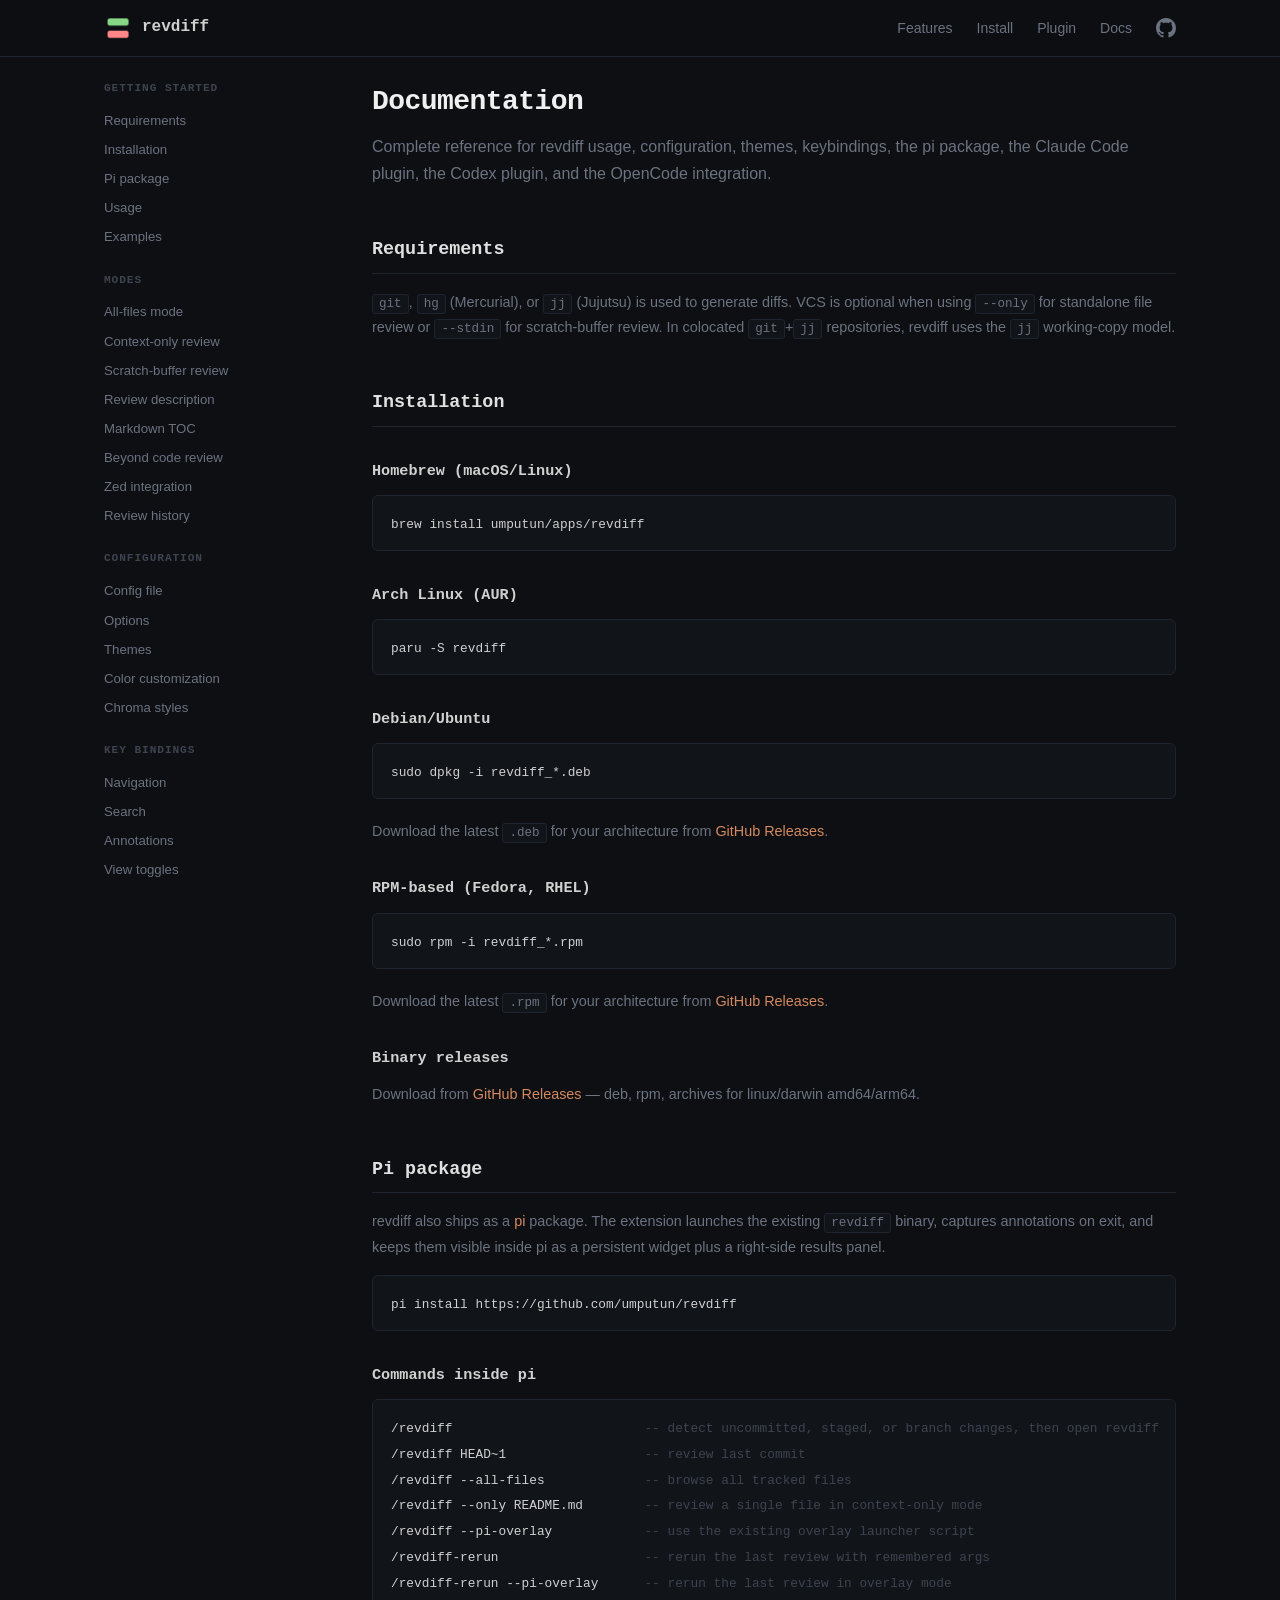
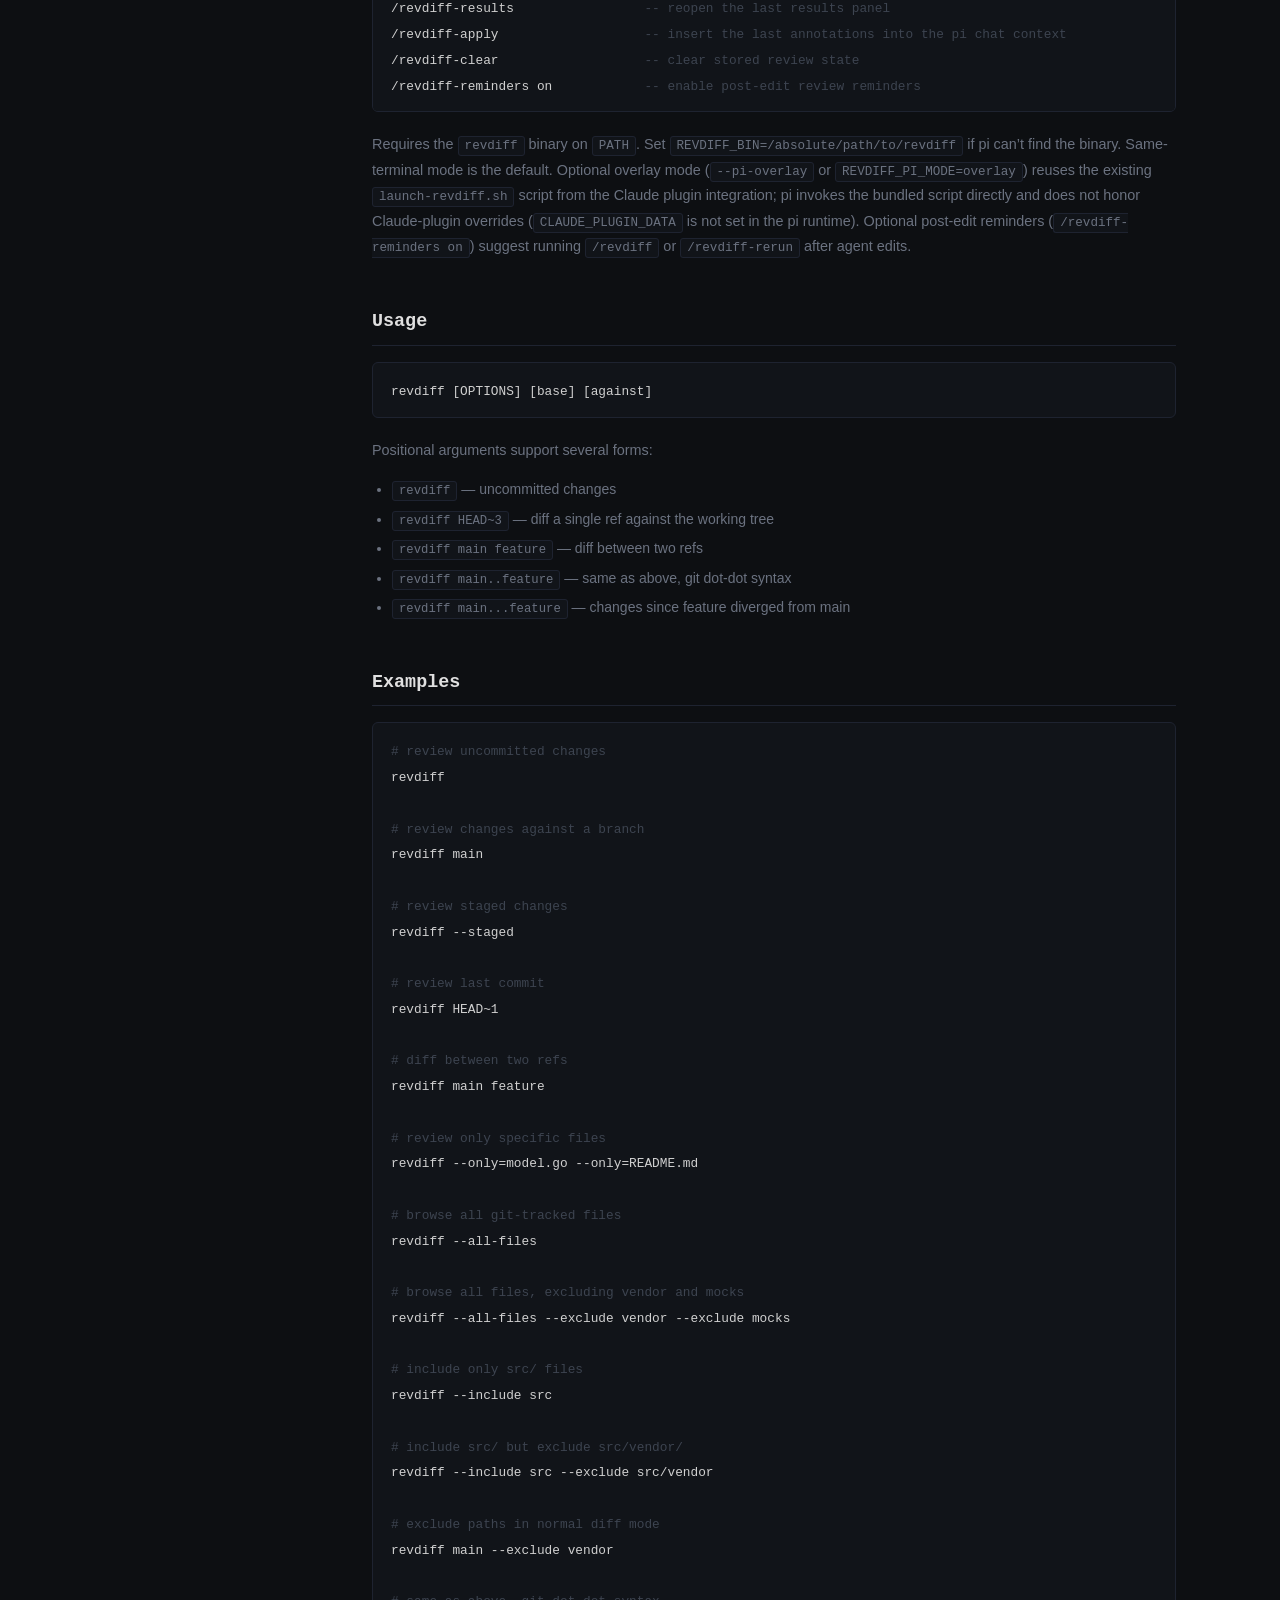
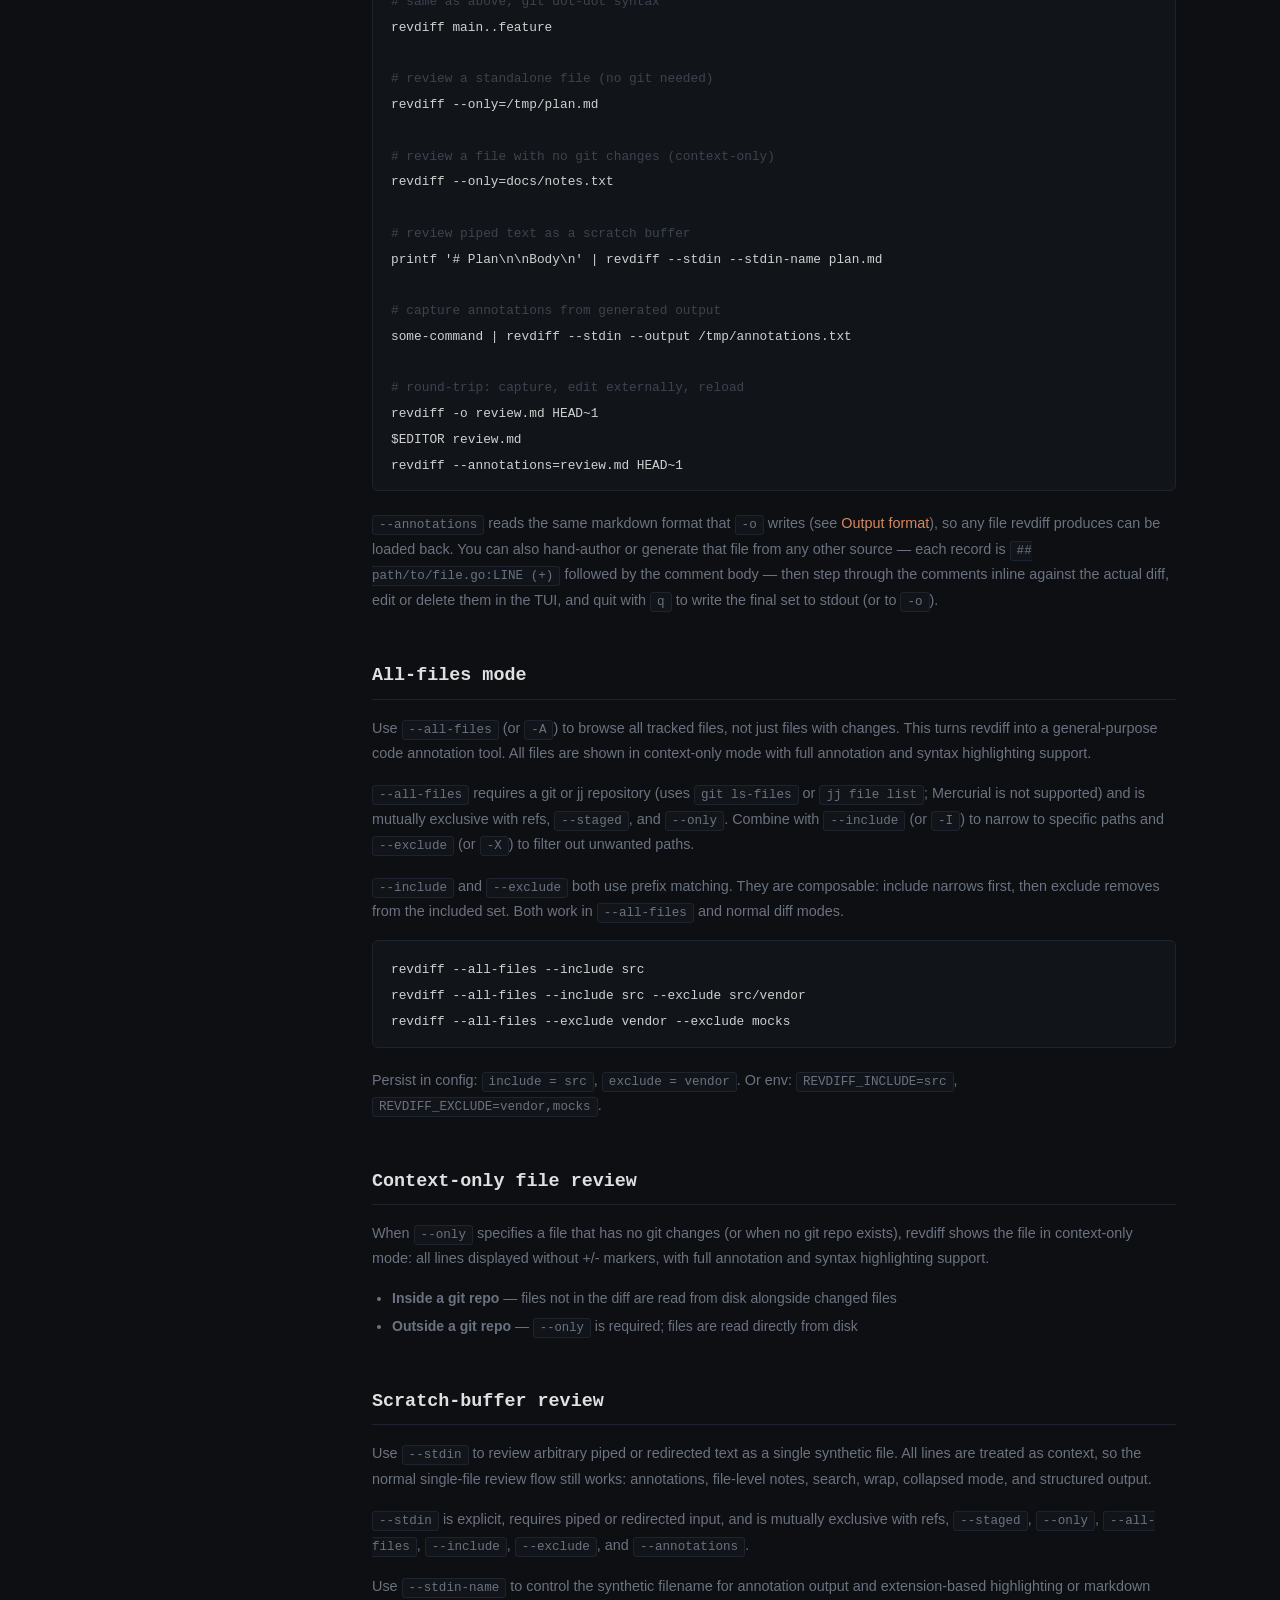
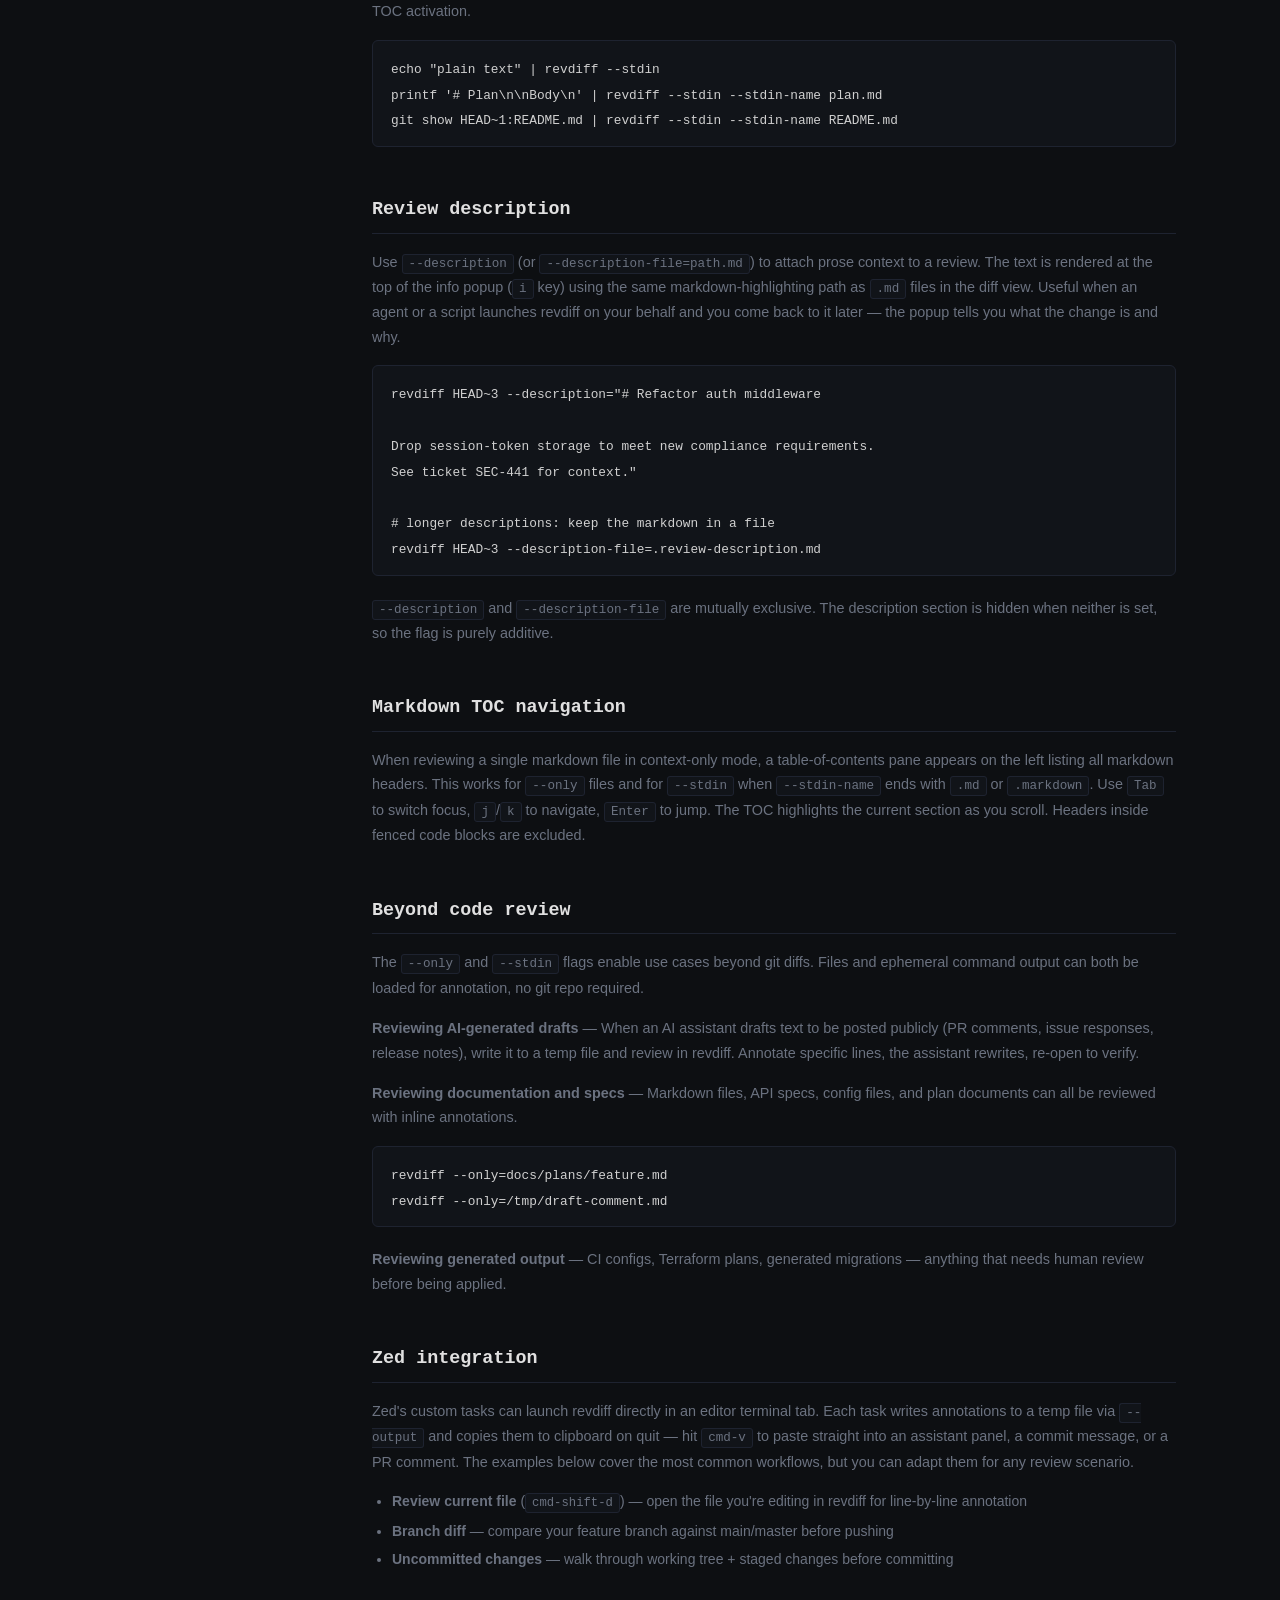
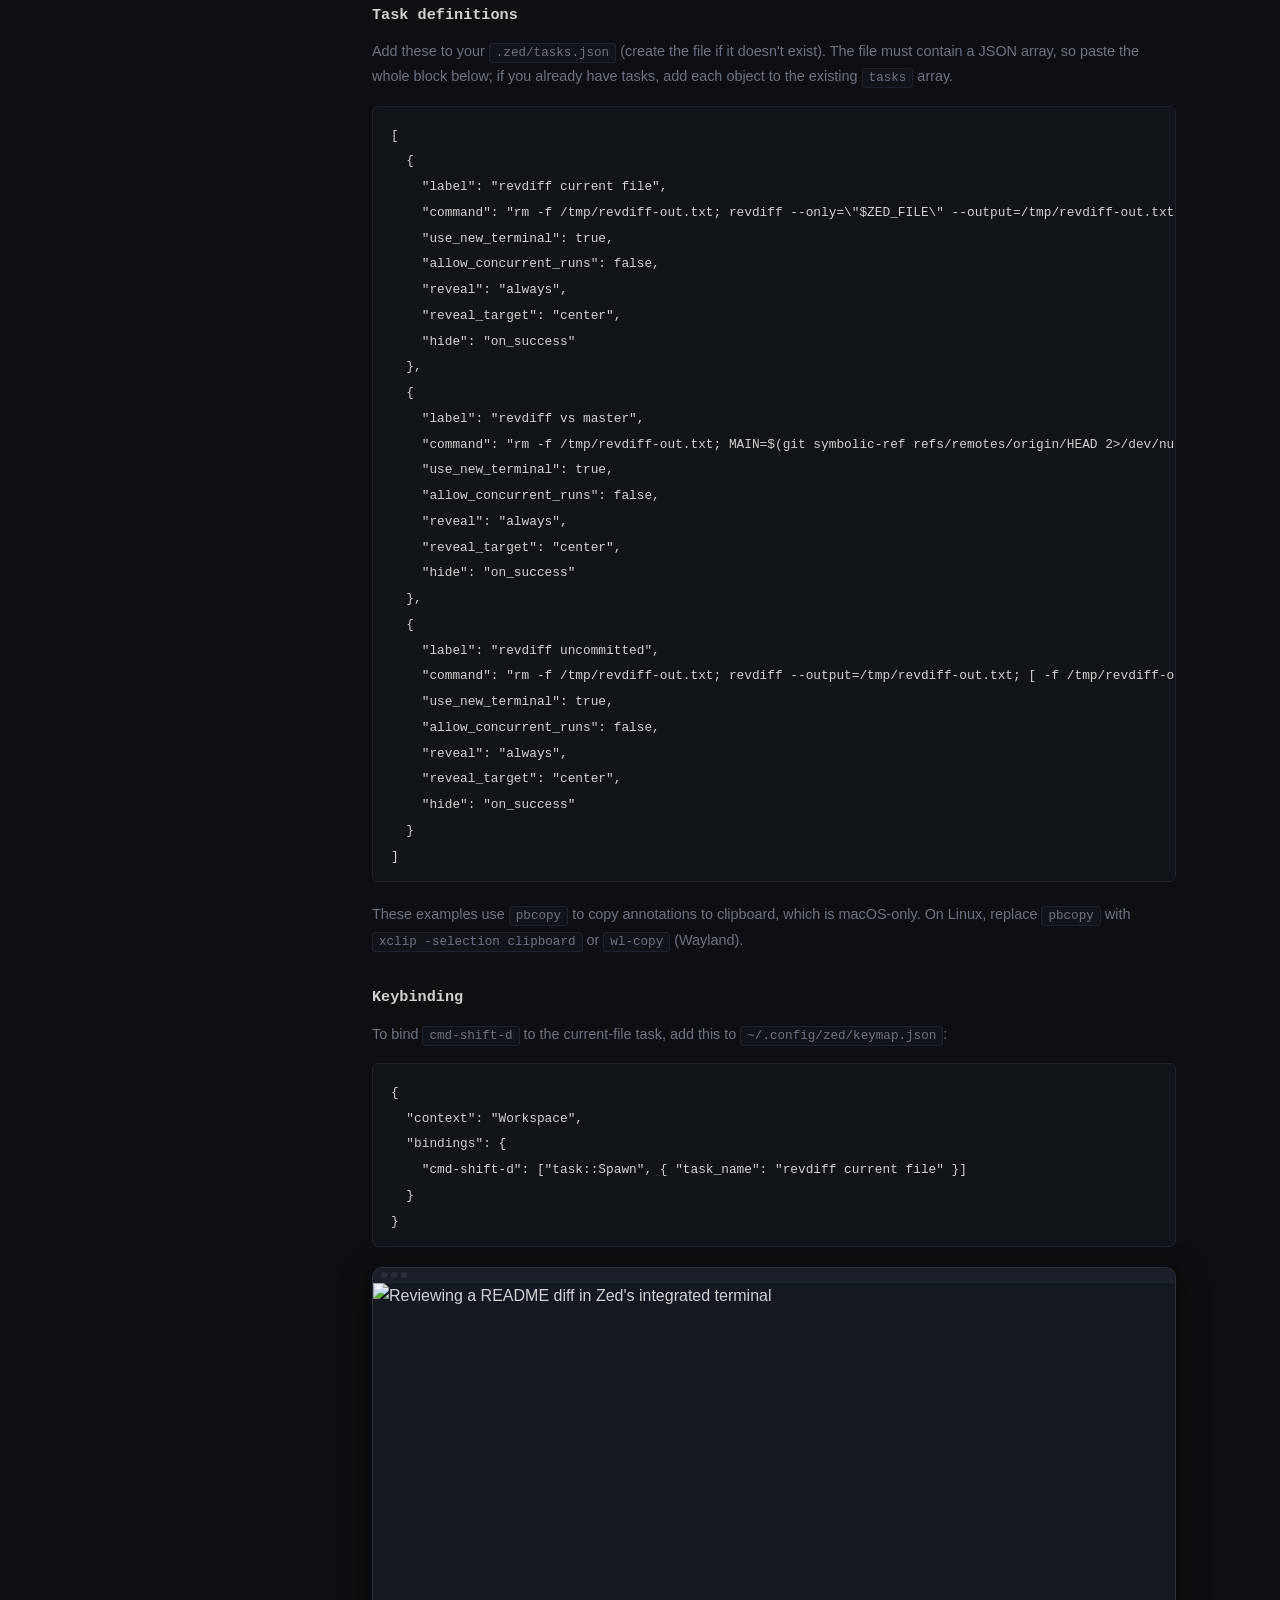
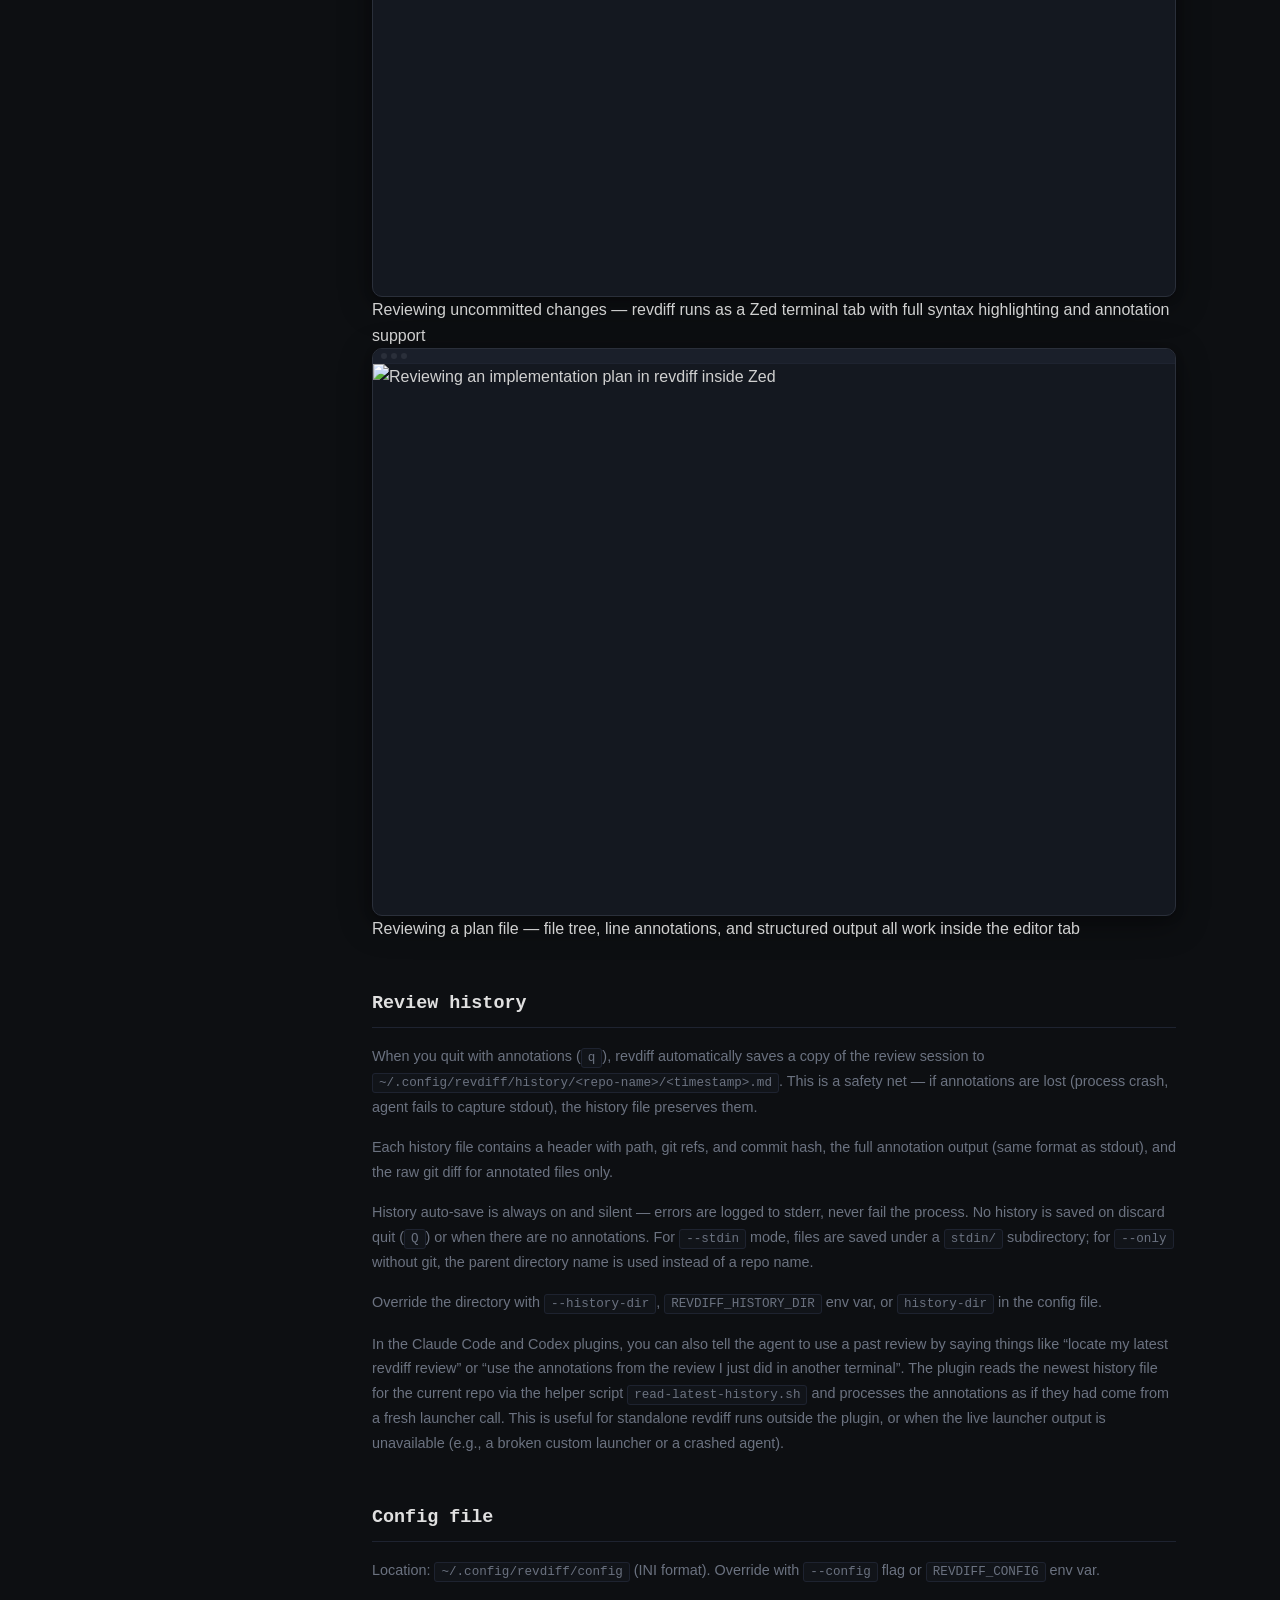
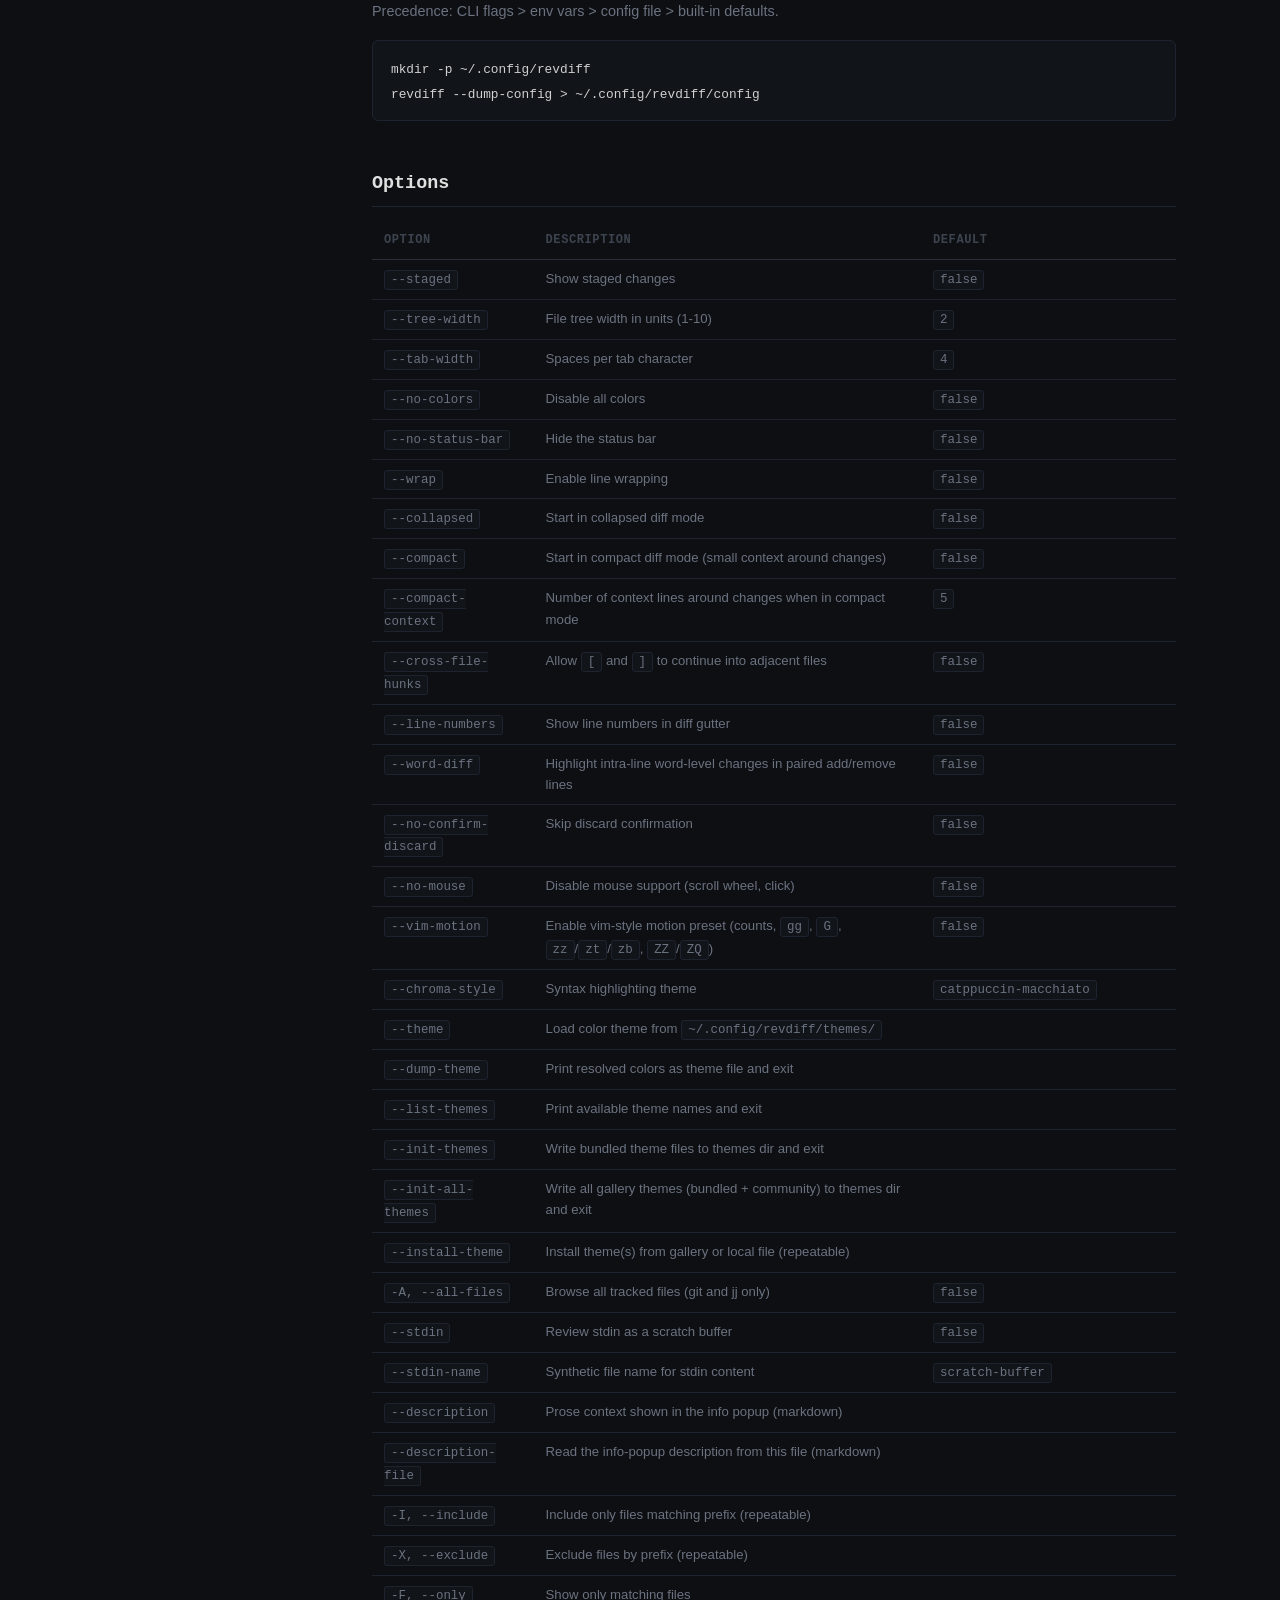
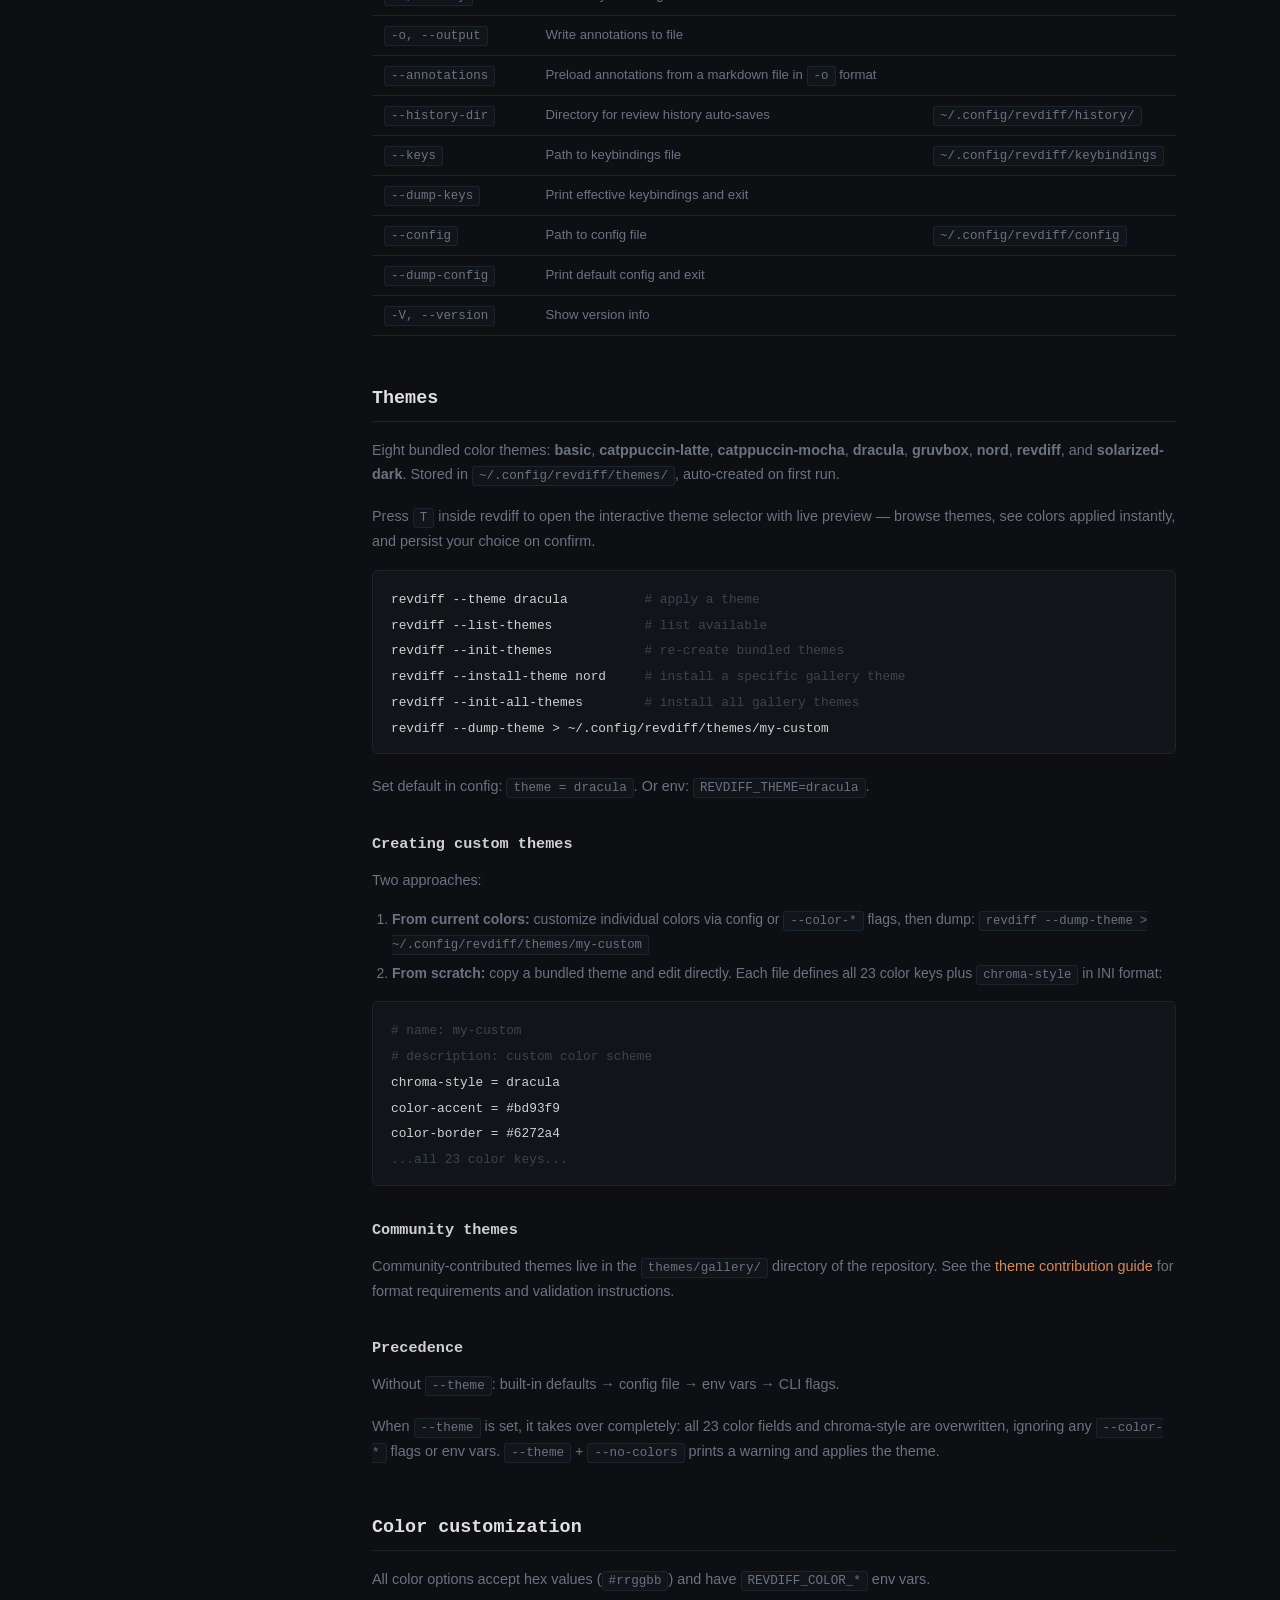
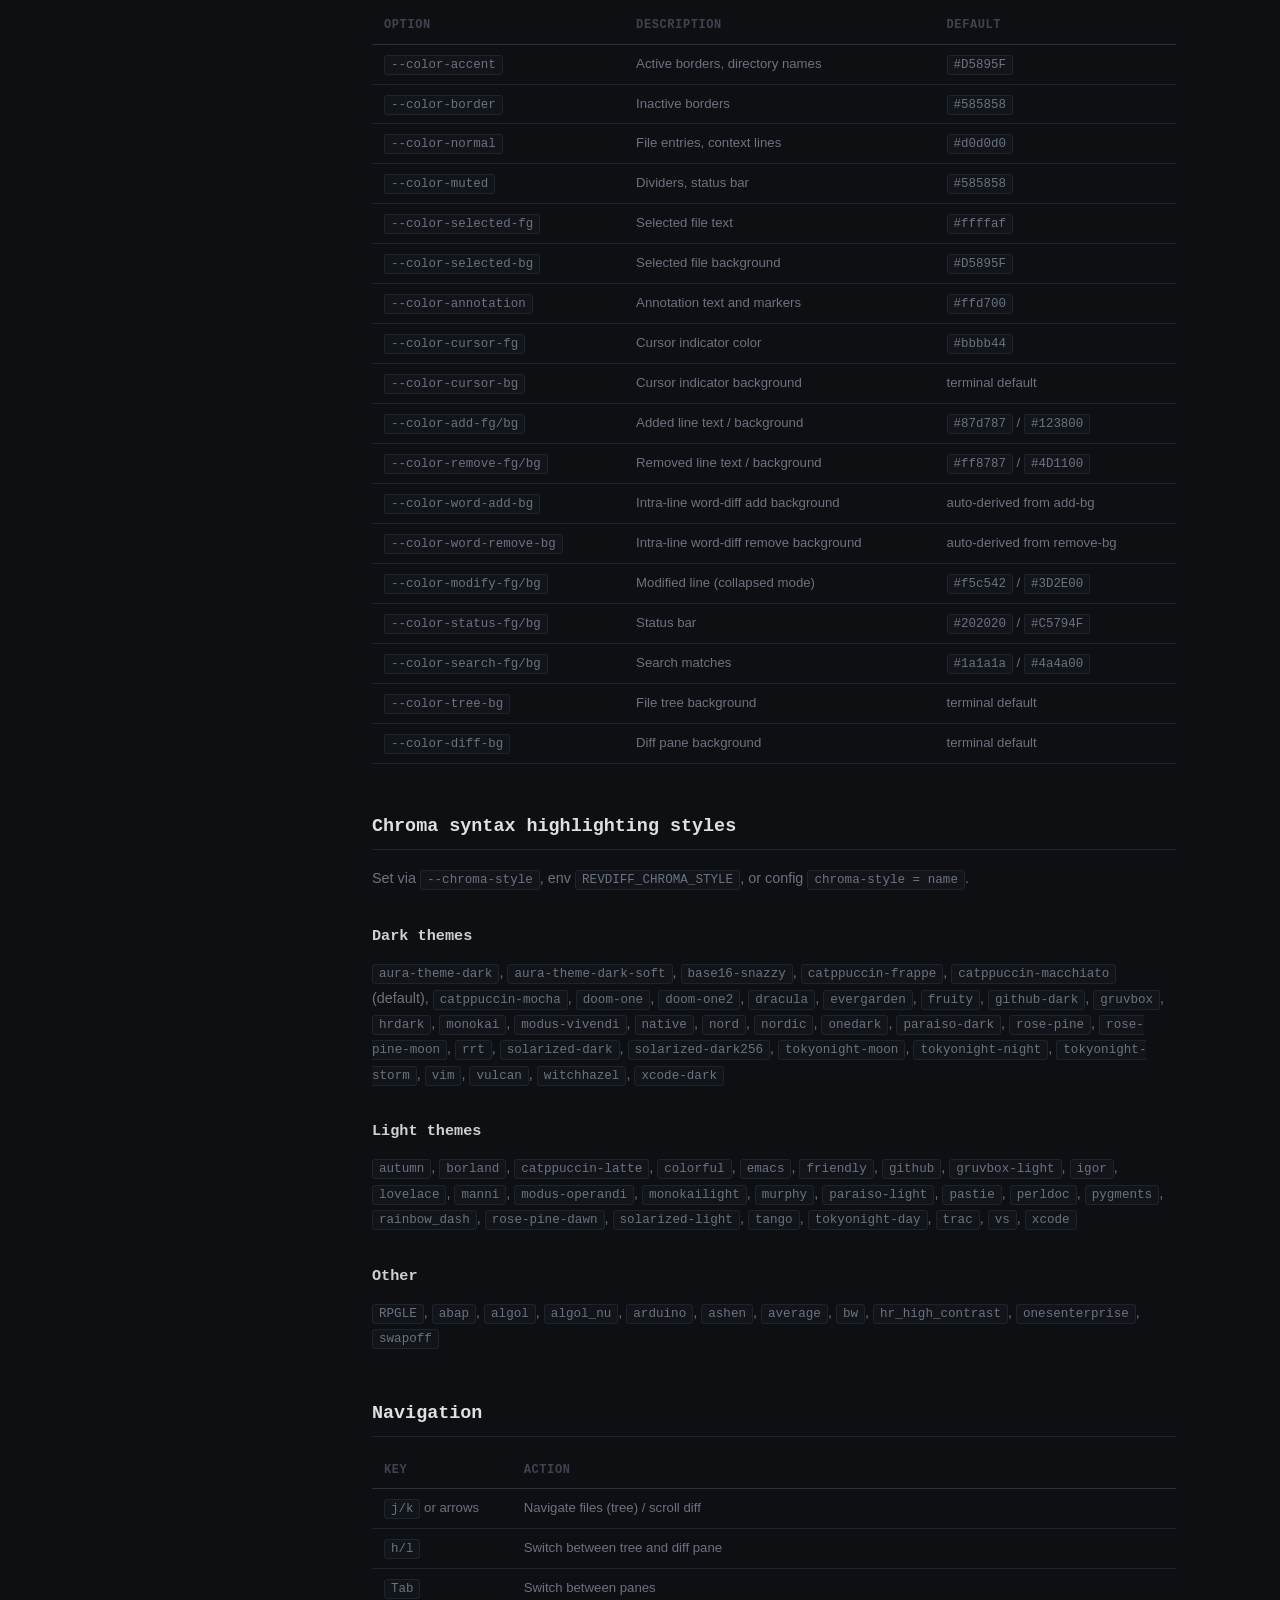
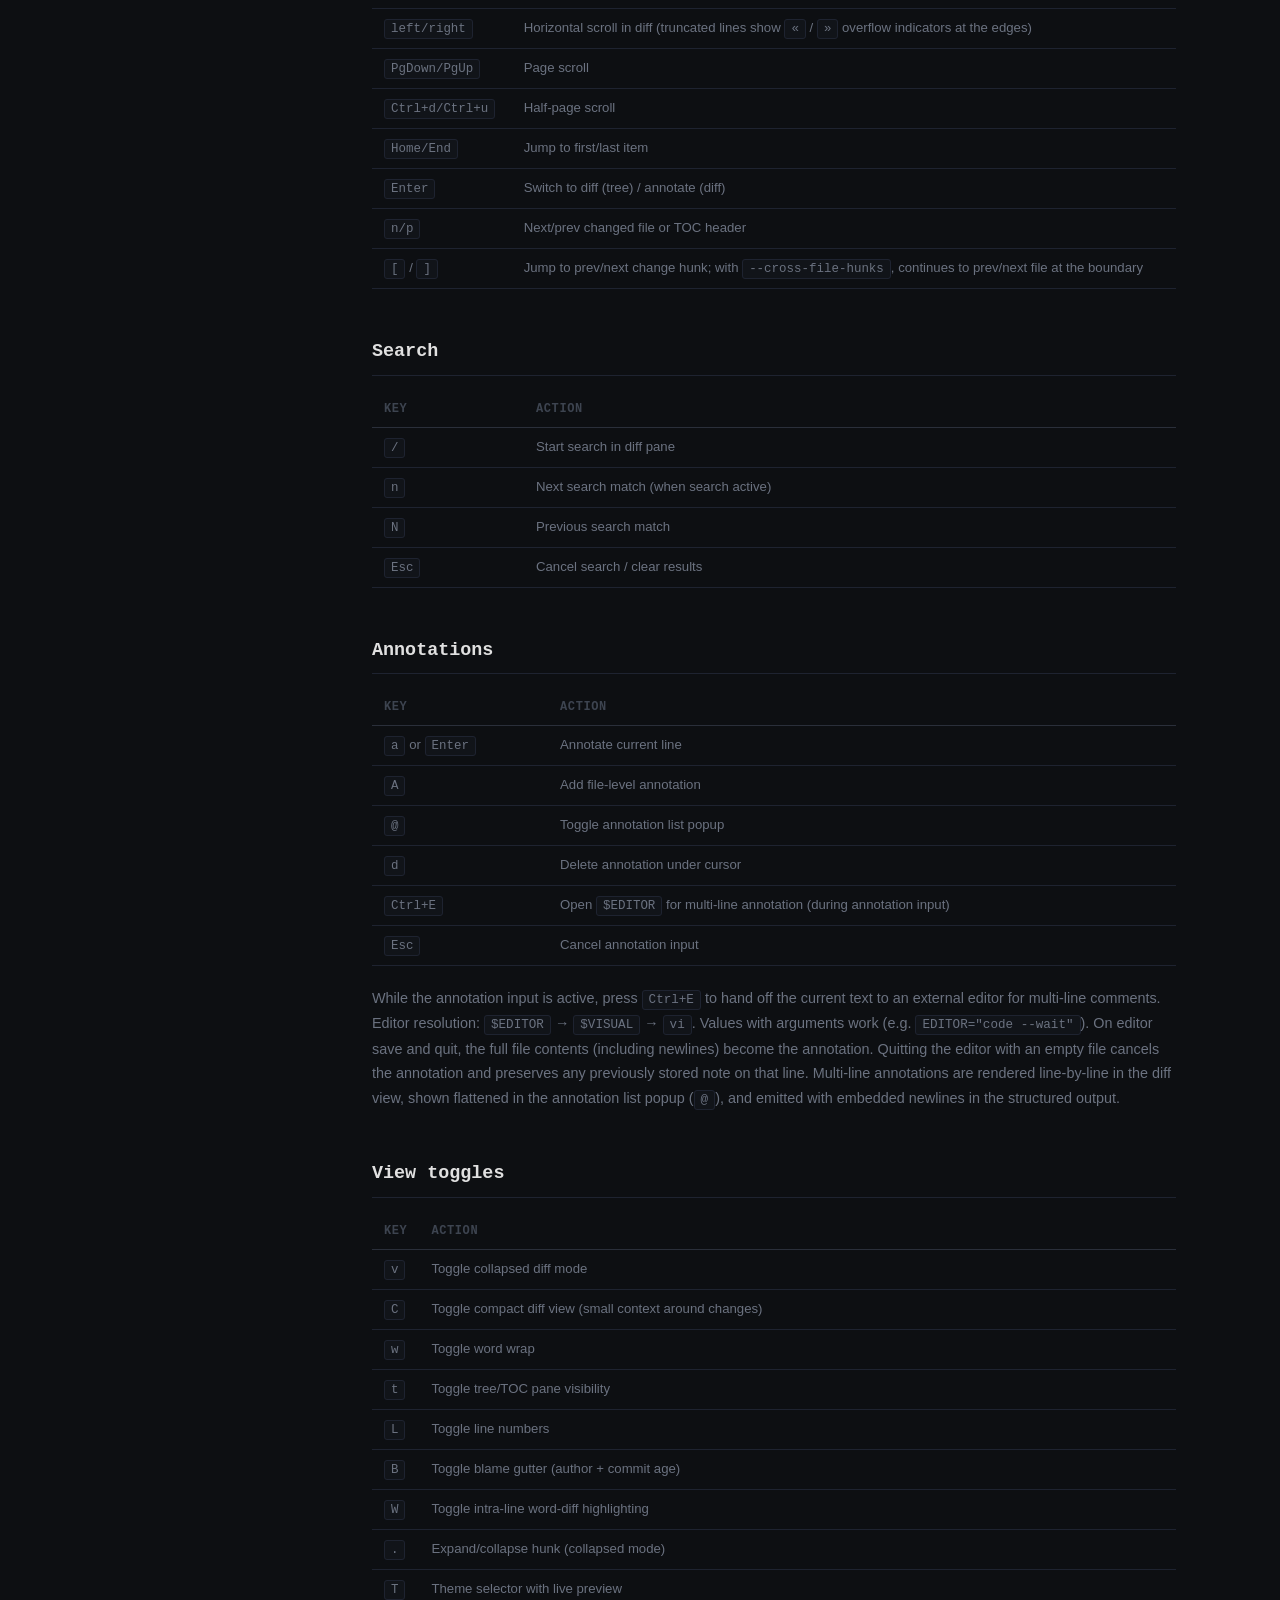
==== commit 8645569c: "feat: review info popup (i) with --description and aggregate stats (#155) * feat(diff,review): Commi" ====
--- a/site/docs.html
+++ b/site/docs.html
@@ -7,12 +7,12 @@
     <meta name="description" content="revdiff documentation: installation, pi package, Claude Code plugin, Codex plugin, OpenCode integration, usage, configuration, themes, keybindings, and output format. Code review and plan review tool for AI coding sessions.">
     <meta name="keywords" content="code review for ai agents, code review for claude code, plan review for claude code, revdiff docs, tui diff viewer documentation">
     <meta name="author" content="umputun">
-    <link rel="canonical" href="https://revdiff.com/docs.html">
+    <link rel="canonical" href="https://revdiff.com/docs">
 
     <meta property="og:title" content="revdiff Documentation — Code Review for AI Agents">
     <meta property="og:description" content="Complete reference for revdiff: usage, configuration, themes, keybindings, pi package, Claude Code plugin, Codex plugin, OpenCode integration, and output format.">
     <meta property="og:type" content="article">
-    <meta property="og:url" content="https://revdiff.com/docs.html">
+    <meta property="og:url" content="https://revdiff.com/docs">
     <meta property="og:image" content="https://revdiff.com/assets/screenshot.png">
 
     <meta name="twitter:card" content="summary_large_image">
@@ -24,9 +24,8 @@
     <link rel="icon" type="image/png" sizes="32x32" href="assets/favicon-32x32.png">
     <link rel="icon" type="image/png" sizes="16x16" href="assets/favicon-16x16.png">
     <link rel="icon" type="image/png" sizes="96x96" href="assets/favicon-96x96.png">
-    <link rel="preconnect" href="https://fonts.googleapis.com">
-    <link rel="preconnect" href="https://fonts.gstatic.com" crossorigin>
-    <link href="https://fonts.googleapis.com/css2?family=JetBrains+Mono:wght@400;500;600;700&family=IBM+Plex+Sans:wght@400;500;600&display=swap" rel="stylesheet">
+    <link rel="preload" href="assets/fonts/ibm-plex-sans-latin.woff2" as="font" type="font/woff2" crossorigin>
+    <link rel="preload" href="assets/fonts/jetbrains-mono-latin.woff2" as="font" type="font/woff2" crossorigin>
     <link rel="stylesheet" href="style.css">
 </head>
 <body>
@@ -34,7 +33,7 @@
 <nav class="nav">
     <div class="nav-inner">
         <a href="/" class="nav-logo">
-            <img src="assets/icon.png" alt="revdiff" width="28" height="28">
+            <img src="assets/icon.png" alt="" width="28" height="28">
             <span>revdiff</span>
         </a>
         <div class="nav-links">
@@ -62,6 +61,7 @@
         <a href="#all-files">All-files mode</a>
         <a href="#context-only">Context-only review</a>
         <a href="#scratch-buffer">Scratch-buffer review</a>
+        <a href="#description">Review description</a>
         <a href="#markdown-toc">Markdown TOC</a>
         <a href="#beyond-code-review">Beyond code review</a>
         <a href="#zed-integration">Zed integration</a>
@@ -82,6 +82,7 @@
         <a href="#status-bar-icons">Status bar icons</a>
         <a href="#mouse-support">Mouse support</a>
         <a href="#custom-keys">Custom keybindings</a>
+        <a href="#vim-motion">Vim-motion preset</a>
 
         <h4>Claude Code plugin</h4>
         <a href="#plugin-install">Installation</a>
@@ -202,7 +203,13 @@
 printf '# Plan\n\nBody\n' | revdiff --stdin --stdin-name plan.md
 
 <span class="code-comment"># capture annotations from generated output</span>
-some-command | revdiff --stdin --output /tmp/annotations.txt</code></div>
+some-command | revdiff --stdin --output /tmp/annotations.txt
+
+<span class="code-comment"># round-trip: capture, edit externally, reload</span>
+revdiff -o review.md HEAD~1
+$EDITOR review.md
+revdiff --annotations=review.md HEAD~1</code></div>
+        <p><code>--annotations</code> reads the same markdown format that <code>-o</code> writes (see <a href="#output-format">Output format</a>), so any file revdiff produces can be loaded back. You can also hand-author or generate that file from any other source &mdash; each record is <code>## path/to/file.go:LINE (+)</code> followed by the comment body &mdash; then step through the comments inline against the actual diff, edit or delete them in the TUI, and quit with <code>q</code> to write the final set to stdout (or to <code>-o</code>).</p>
 
         <h2 id="all-files">All-files mode</h2>
         <p>Use <code>--all-files</code> (or <code>-A</code>) to browse all tracked files, not just files with changes. This turns revdiff into a general-purpose code annotation tool. All files are shown in context-only mode with full annotation and syntax highlighting support.</p>
@@ -222,11 +229,22 @@
 
         <h2 id="scratch-buffer">Scratch-buffer review</h2>
         <p>Use <code>--stdin</code> to review arbitrary piped or redirected text as a single synthetic file. All lines are treated as context, so the normal single-file review flow still works: annotations, file-level notes, search, wrap, collapsed mode, and structured output.</p>
-        <p><code>--stdin</code> is explicit, requires piped or redirected input, and is mutually exclusive with refs, <code>--staged</code>, <code>--only</code>, <code>--all-files</code>, <code>--include</code>, and <code>--exclude</code>.</p>
+        <p><code>--stdin</code> is explicit, requires piped or redirected input, and is mutually exclusive with refs, <code>--staged</code>, <code>--only</code>, <code>--all-files</code>, <code>--include</code>, <code>--exclude</code>, and <code>--annotations</code>.</p>
         <p>Use <code>--stdin-name</code> to control the synthetic filename for annotation output and extension-based highlighting or markdown TOC activation.</p>
         <div class="code-block"><code>echo "plain text" | revdiff --stdin
 printf '# Plan\n\nBody\n' | revdiff --stdin --stdin-name plan.md
 git show HEAD~1:README.md | revdiff --stdin --stdin-name README.md</code></div>
+
+        <h2 id="description">Review description</h2>
+        <p>Use <code>--description</code> (or <code>--description-file=path.md</code>) to attach prose context to a review. The text is rendered at the top of the info popup (<code>i</code> key) using the same markdown-highlighting path as <code>.md</code> files in the diff view. Useful when an agent or a script launches revdiff on your behalf and you come back to it later — the popup tells you what the change is and why.</p>
+        <div class="code-block"><code>revdiff HEAD~3 --description="# Refactor auth middleware
+
+Drop session-token storage to meet new compliance requirements.
+See ticket SEC-441 for context."
+
+# longer descriptions: keep the markdown in a file
+revdiff HEAD~3 --description-file=.review-description.md</code></div>
+        <p><code>--description</code> and <code>--description-file</code> are mutually exclusive. The description section is hidden when neither is set, so the flag is purely additive.</p>
 
         <h2 id="markdown-toc">Markdown TOC navigation</h2>
         <p>When reviewing a single markdown file in context-only mode, a table-of-contents pane appears on the left listing all markdown headers. This works for <code>--only</code> files and for <code>--stdin</code> when <code>--stdin-name</code> ends with <code>.md</code> or <code>.markdown</code>. Use <code>Tab</code> to switch focus, <code>j</code>/<code>k</code> to navigate, <code>Enter</code> to jump. The TOC highlights the current section as you scroll. Headers inside fenced code blocks are excluded.</p>
@@ -293,14 +311,22 @@
             <figure class="zed-gallery-item">
                 <div class="terminal-frame">
                     <div class="terminal-dots"><span></span><span></span><span></span></div>
-                    <img src="assets/zed-gitdiff.png" alt="Reviewing a README diff in Zed's integrated terminal">
+                    <picture>
+                        <source srcset="assets/zed-gitdiff.avif" type="image/avif">
+                        <source srcset="assets/zed-gitdiff.webp" type="image/webp">
+                        <img src="assets/zed-gitdiff.png" alt="Reviewing a README diff in Zed's integrated terminal" width="1096" height="837" loading="lazy">
+                    </picture>
                 </div>
                 <figcaption>Reviewing uncommitted changes — revdiff runs as a Zed terminal tab with full syntax highlighting and annotation support</figcaption>
             </figure>
             <figure class="zed-gallery-item">
                 <div class="terminal-frame">
                     <div class="terminal-dots"><span></span><span></span><span></span></div>
-                    <img src="assets/zed-planreview.png" alt="Reviewing an implementation plan in revdiff inside Zed">
+                    <picture>
+                        <source srcset="assets/zed-planreview.avif" type="image/avif">
+                        <source srcset="assets/zed-planreview.webp" type="image/webp">
+                        <img src="assets/zed-planreview.png" alt="Reviewing an implementation plan in revdiff inside Zed" width="1117" height="767" loading="lazy">
+                    </picture>
                 </div>
                 <figcaption>Reviewing a plan file — file tree, line annotations, and structured output all work inside the editor tab</figcaption>
             </figure>
@@ -338,6 +364,7 @@
                 <tr><td><code>--word-diff</code></td><td>Highlight intra-line word-level changes in paired add/remove lines</td><td><code>false</code></td></tr>
                 <tr><td><code>--no-confirm-discard</code></td><td>Skip discard confirmation</td><td><code>false</code></td></tr>
                 <tr><td><code>--no-mouse</code></td><td>Disable mouse support (scroll wheel, click)</td><td><code>false</code></td></tr>
+                <tr><td><code>--vim-motion</code></td><td>Enable vim-style motion preset (counts, <code>gg</code>, <code>G</code>, <code>zz</code>/<code>zt</code>/<code>zb</code>, <code>ZZ</code>/<code>ZQ</code>)</td><td><code>false</code></td></tr>
                 <tr><td><code>--chroma-style</code></td><td>Syntax highlighting theme</td><td><code>catppuccin-macchiato</code></td></tr>
                 <tr><td><code>--theme</code></td><td>Load color theme from <code>~/.config/revdiff/themes/</code></td><td></td></tr>
                 <tr><td><code>--dump-theme</code></td><td>Print resolved colors as theme file and exit</td><td></td></tr>
@@ -348,10 +375,13 @@
                 <tr><td><code>-A, --all-files</code></td><td>Browse all tracked files (git and jj only)</td><td><code>false</code></td></tr>
                 <tr><td><code>--stdin</code></td><td>Review stdin as a scratch buffer</td><td><code>false</code></td></tr>
                 <tr><td><code>--stdin-name</code></td><td>Synthetic file name for stdin content</td><td><code>scratch-buffer</code></td></tr>
+                <tr><td><code>--description</code></td><td>Prose context shown in the info popup (markdown)</td><td></td></tr>
+                <tr><td><code>--description-file</code></td><td>Read the info-popup description from this file (markdown)</td><td></td></tr>
                 <tr><td><code>-I, --include</code></td><td>Include only files matching prefix (repeatable)</td><td></td></tr>
                 <tr><td><code>-X, --exclude</code></td><td>Exclude files by prefix (repeatable)</td><td></td></tr>
                 <tr><td><code>-F, --only</code></td><td>Show only matching files</td><td></td></tr>
                 <tr><td><code>-o, --output</code></td><td>Write annotations to file</td><td></td></tr>
+                <tr><td><code>--annotations</code></td><td>Preload annotations from a markdown file in <code>-o</code> format</td><td></td></tr>
                 <tr><td><code>--history-dir</code></td><td>Directory for review history auto-saves</td><td><code>~/.config/revdiff/history/</code></td></tr>
                 <tr><td><code>--keys</code></td><td>Path to keybindings file</td><td><code>~/.config/revdiff/keybindings</code></td></tr>
                 <tr><td><code>--dump-keys</code></td><td>Print effective keybindings and exit</td><td></td></tr>
@@ -482,7 +512,7 @@
                 <tr><td><code>T</code></td><td>Theme selector with live preview</td></tr>
                 <tr><td><code>f</code></td><td>Filter: all files / annotated only</td></tr>
                 <tr><td><code>?</code></td><td>Help overlay</td></tr>
-                <tr><td><code>i</code></td><td>Commit info popup (subject + body of commits in the current ref range; git/hg/jj only)</td></tr>
+                <tr><td><code>i</code></td><td>Info popup &mdash; review scope (mode, VCS, ref, filters, file/status counts, aggregate <code>+/-</code> stats) plus the commit log for the current ref range when applicable</td></tr>
                 <tr><td><code>R</code></td><td>Reload diff from VCS (warns if annotations exist)</td></tr>
                 <tr><td><code>q</code></td><td>Quit, output annotations</td></tr>
                 <tr><td><code>Q</code></td><td>Discard annotations and quit</td></tr>
@@ -517,8 +547,11 @@
             <li><strong>Left-click in the tree</strong> &mdash; focuses the tree and selects/loads the clicked entry (same as pressing <code>j</code>/<code>k</code> to land there). Clicking a directory row moves the cursor but does not load a file.</li>
             <li><strong>Left-click in the diff</strong> &mdash; focuses the diff and moves the cursor to the clicked line. Enables a &ldquo;click, then <code>a</code>&rdquo; annotation flow.</li>
             <li><strong>Left-click in the TOC pane</strong> (single-file markdown) &mdash; focuses the TOC and selects the clicked header.</li>
-        </ul>
-        <p>Horizontal wheel, right-click, middle-click, drag selection, and clicks on the status bar or diff header are intentionally ignored. Modal states (annotation input, search input, confirm discard, reload confirm, open overlay) swallow mouse events so they cannot interfere with text entry or popups.</p>
+            <li><strong>Scroll wheel in overlay popups</strong> (info, annotations, themes) &mdash; scrolls the popup content or moves its cursor. Shift+wheel uses a half-page step. In the theme selector, wheel previews each theme live. Help overlay has no scrollable or selectable content so mouse events are ignored.</li>
+            <li><strong>Left-click in the annotation popup</strong> &mdash; jumps to the clicked annotation (same as pressing <code>Enter</code>).</li>
+            <li><strong>Left-click in the theme popup</strong> &mdash; confirms the clicked theme (same as pressing <code>Enter</code>). Clicks on the filter row or blank separator are ignored.</li>
+        </ul>
+        <p>Horizontal wheel, right-click, middle-click, drag selection, and clicks on the status bar or diff header are intentionally ignored. Clicks outside an open overlay are swallowed &mdash; dismiss an overlay with <code>Esc</code> or its toggle key. Modal states (annotation input, search input, confirm discard, reload confirm) swallow mouse events entirely.</p>
         <p><strong>Text selection trade-off</strong> &mdash; once mouse tracking is on, plain drag is captured by revdiff. For terminal-native text selection:</p>
         <ul>
             <li><strong>kitty</strong>: hold <code>Ctrl+Shift</code> while dragging</li>
@@ -544,13 +577,32 @@
         <p>When the leader is pressed, the status bar shows <code>Pending: ctrl+w, esc to cancel</code>; press the second key to dispatch, or <code>esc</code> to cancel silently. Binding a key as both a standalone action and a chord prefix drops the standalone binding (the chord wins, with a warning). Chord bindings work under non-Latin keyboard layouts &mdash; the second-stage key is translated via the same layout-resolve fallback as single-key bindings.</p>
         <p><strong>macOS note:</strong> <code>alt+*</code> leaders require your terminal to send Option as Meta/Alt. Most terminals default to &quot;Option composes special characters&quot; (e.g. <code>Option+T</code> &rarr; <code>&dagger;</code>), in which case Alt chords silently won&apos;t fire. To enable: iTerm2 &rarr; <em>Profiles &rarr; Keys &rarr; Left/Right Option key &rarr; <code>Esc+</code></em>; Terminal.app &rarr; <em>Profiles &rarr; Keyboard &rarr; Use Option as Meta key</em>; Kitty &rarr; <code>macos_option_as_alt yes</code>; Ghostty &rarr; <code>macos-option-as-alt = true</code>. If you&apos;d rather not touch terminal settings, use <code>ctrl+*</code> leaders &mdash; those work everywhere with no configuration.</p>
         <h3>Available actions</h3>
-        <p><strong>Navigation:</strong> <code>down</code>, <code>up</code>, <code>page_down</code>, <code>page_up</code>, <code>half_page_down</code>, <code>half_page_up</code>, <code>home</code>, <code>end</code>, <code>scroll_left</code>, <code>scroll_right</code></p>
+        <p><strong>Navigation:</strong> <code>down</code>, <code>up</code>, <code>page_down</code>, <code>page_up</code>, <code>half_page_down</code>, <code>half_page_up</code>, <code>home</code>, <code>end</code>, <code>scroll_left</code>, <code>scroll_right</code>, <code>scroll_center</code>, <code>scroll_top</code>, <code>scroll_bottom</code></p>
         <p><strong>File/Hunk:</strong> <code>next_item</code>, <code>prev_item</code>, <code>next_hunk</code>, <code>prev_hunk</code></p>
         <p><strong>Pane:</strong> <code>toggle_pane</code>, <code>focus_tree</code>, <code>focus_diff</code></p>
         <p><strong>Search:</strong> <code>search</code></p>
         <p><strong>Annotations:</strong> <code>confirm</code>, <code>annotate_file</code>, <code>delete_annotation</code>, <code>annot_list</code></p>
-        <p><strong>View:</strong> <code>toggle_collapsed</code>, <code>toggle_compact</code>, <code>toggle_wrap</code>, <code>toggle_tree</code>, <code>toggle_line_numbers</code>, <code>toggle_blame</code>, <code>toggle_word_diff</code>, <code>toggle_hunk</code>, <code>toggle_untracked</code>, <code>mark_reviewed</code>, <code>theme_select</code>, <code>filter</code>, <code>commit_info</code>, <code>reload</code></p>
+        <p><strong>View:</strong> <code>toggle_collapsed</code>, <code>toggle_compact</code>, <code>toggle_wrap</code>, <code>toggle_tree</code>, <code>toggle_line_numbers</code>, <code>toggle_blame</code>, <code>toggle_word_diff</code>, <code>toggle_hunk</code>, <code>toggle_untracked</code>, <code>mark_reviewed</code>, <code>theme_select</code>, <code>filter</code>, <code>info</code>, <code>reload</code></p>
         <p><strong>Quit:</strong> <code>quit</code>, <code>discard_quit</code>, <code>help</code>, <code>dismiss</code></p>
+
+        <h2 id="vim-motion">Vim-motion preset</h2>
+        <p>Opt-in vim-style motion layer activated via <code>--vim-motion</code>, <code>REVDIFF_VIM_MOTION=true</code>, or <code>vim-motion = true</code> in the config file. Off by default &mdash; when off, existing single-key bindings are unchanged.</p>
+        <table>
+            <thead><tr><th>Keys</th><th>Action</th></tr></thead>
+            <tbody>
+                <tr><td><code>&lt;N&gt;j</code> / <code>&lt;N&gt;k</code></td><td>Move cursor N lines down/up (diff pane, 1-9999)</td></tr>
+                <tr><td><code>gg</code></td><td>Jump to first line (diff pane)</td></tr>
+                <tr><td><code>G</code></td><td>Jump to last line (diff pane)</td></tr>
+                <tr><td><code>&lt;N&gt;G</code></td><td>Goto line N (diff pane)</td></tr>
+                <tr><td><code>zz</code></td><td>Center viewport on cursor (diff pane)</td></tr>
+                <tr><td><code>zt</code></td><td>Align viewport top on cursor (diff pane)</td></tr>
+                <tr><td><code>zb</code></td><td>Align viewport bottom on cursor (diff pane)</td></tr>
+                <tr><td><code>ZZ</code></td><td>Quit (any pane)</td></tr>
+                <tr><td><code>ZQ</code></td><td>Discard annotations and quit (any pane)</td></tr>
+            </tbody>
+        </table>
+        <p>When the preset is on, the digits <code>0</code>-<code>9</code> and the leader keys <code>g</code>, <code>z</code>, <code>Z</code> are intercepted before the regular keymap, so any standalone binding on those keys is overridden while the flag is active. <code>&lt;N&gt;j</code>/<code>&lt;N&gt;k</code>/<code>&lt;N&gt;G</code> and <code>gg</code>/<code>zz</code>/<code>zt</code>/<code>zb</code> apply to the diff pane only &mdash; in the file tree they fall through to the normal bindings. <code>ZZ</code> and <code>ZQ</code> work from any pane. Press <code>Esc</code> to silently cancel a pending leader; an unknown second key surfaces a transient <code>Unknown: &lt;chord&gt;</code> hint in the status bar. A bare digit <code>0</code> is not consumed (falls through to whatever binding is mapped); counts over 9999 are clamped. Modal keys (search input, annotation input, overlay navigation) always take precedence over the interceptor, and <code>ctrl+*</code>/<code>alt+*</code> chord bindings keep working orthogonally.</p>
+        <p>The help overlay (<code>?</code>) shows a dedicated <strong>Vim motion</strong> section listing all eight preset bindings when <code>--vim-motion</code> is on; when off, the section is hidden.</p>
 
         <!-- claude code plugin -->
         <h2 id="plugin-install">Claude Code plugin</h2>
@@ -702,7 +754,7 @@
 <footer class="footer">
     <div class="section-inner footer-inner">
         <div class="footer-left">
-            <img src="assets/icon.png" alt="revdiff" width="24" height="24">
+            <img src="assets/icon.png" alt="" width="24" height="24">
             <span>revdiff by <a href="https://umputun.dev">umputun</a></span>
         </div>
         <div class="footer-links">
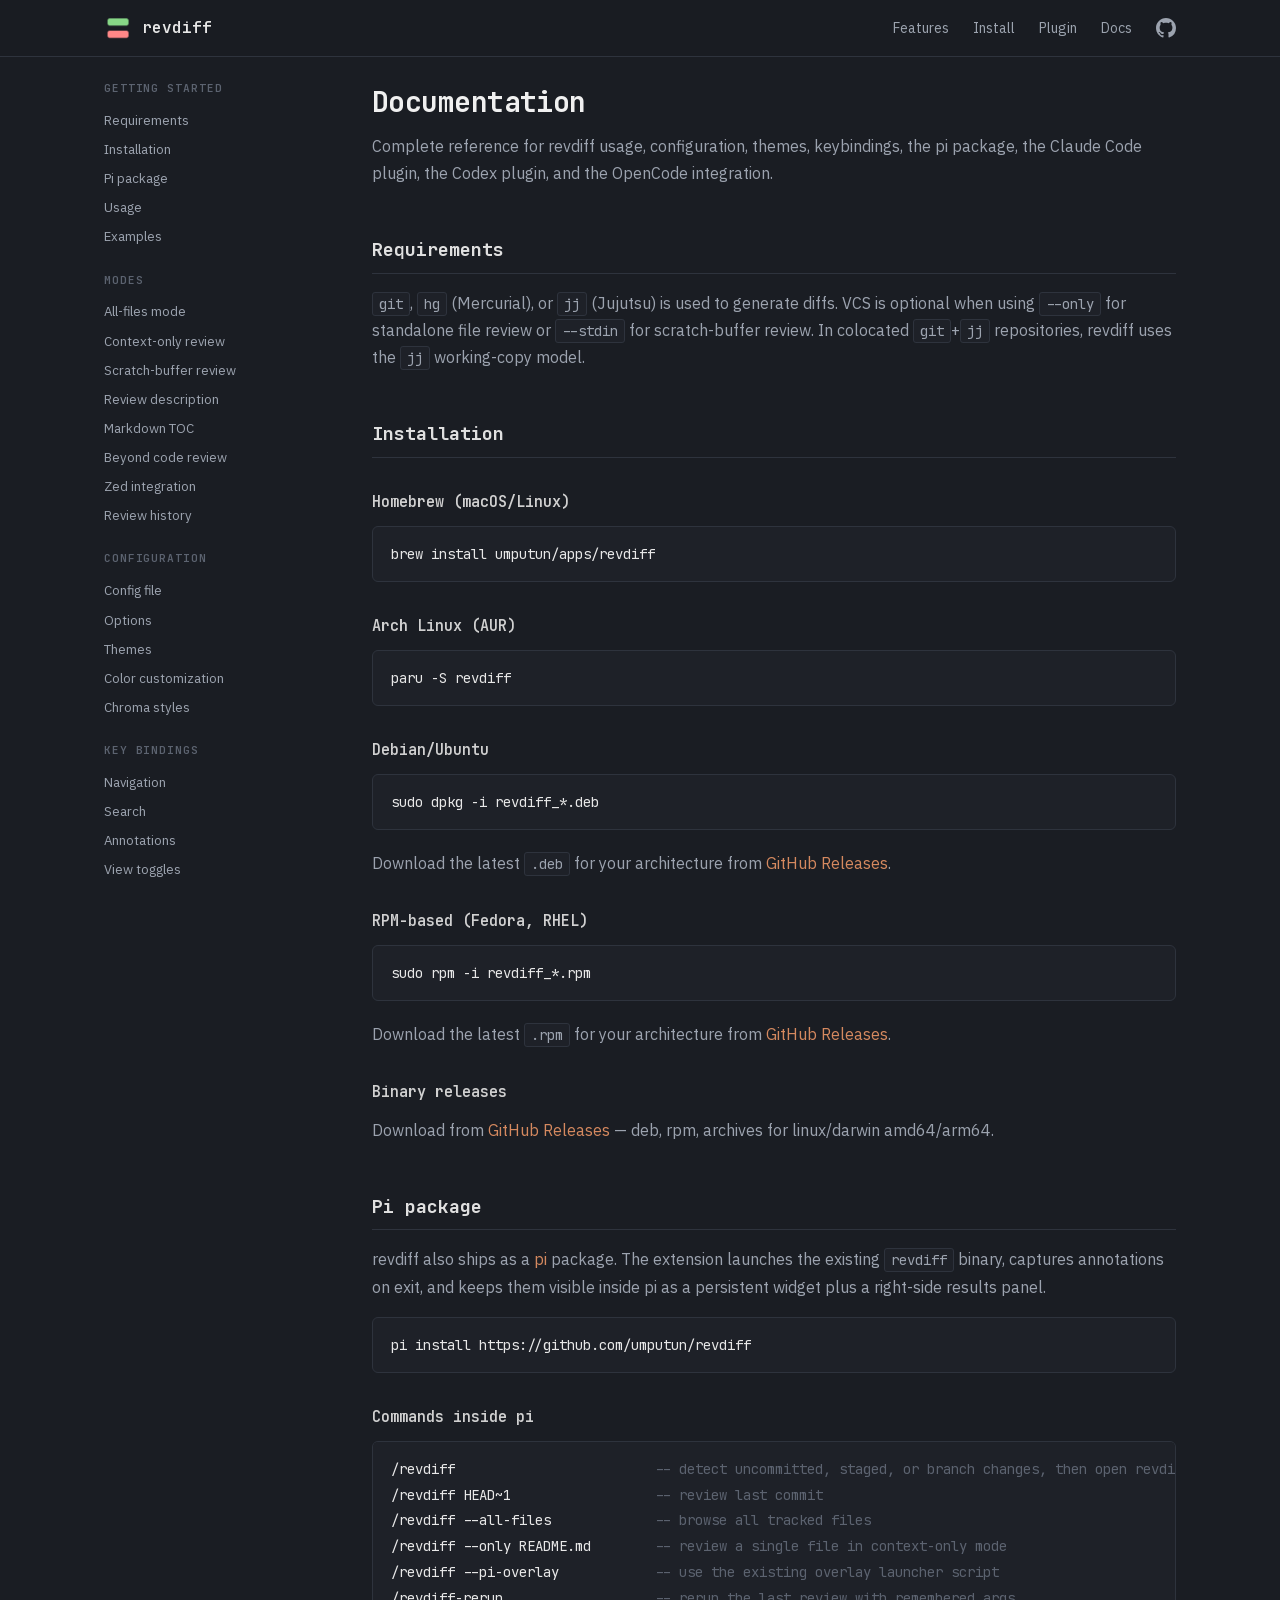
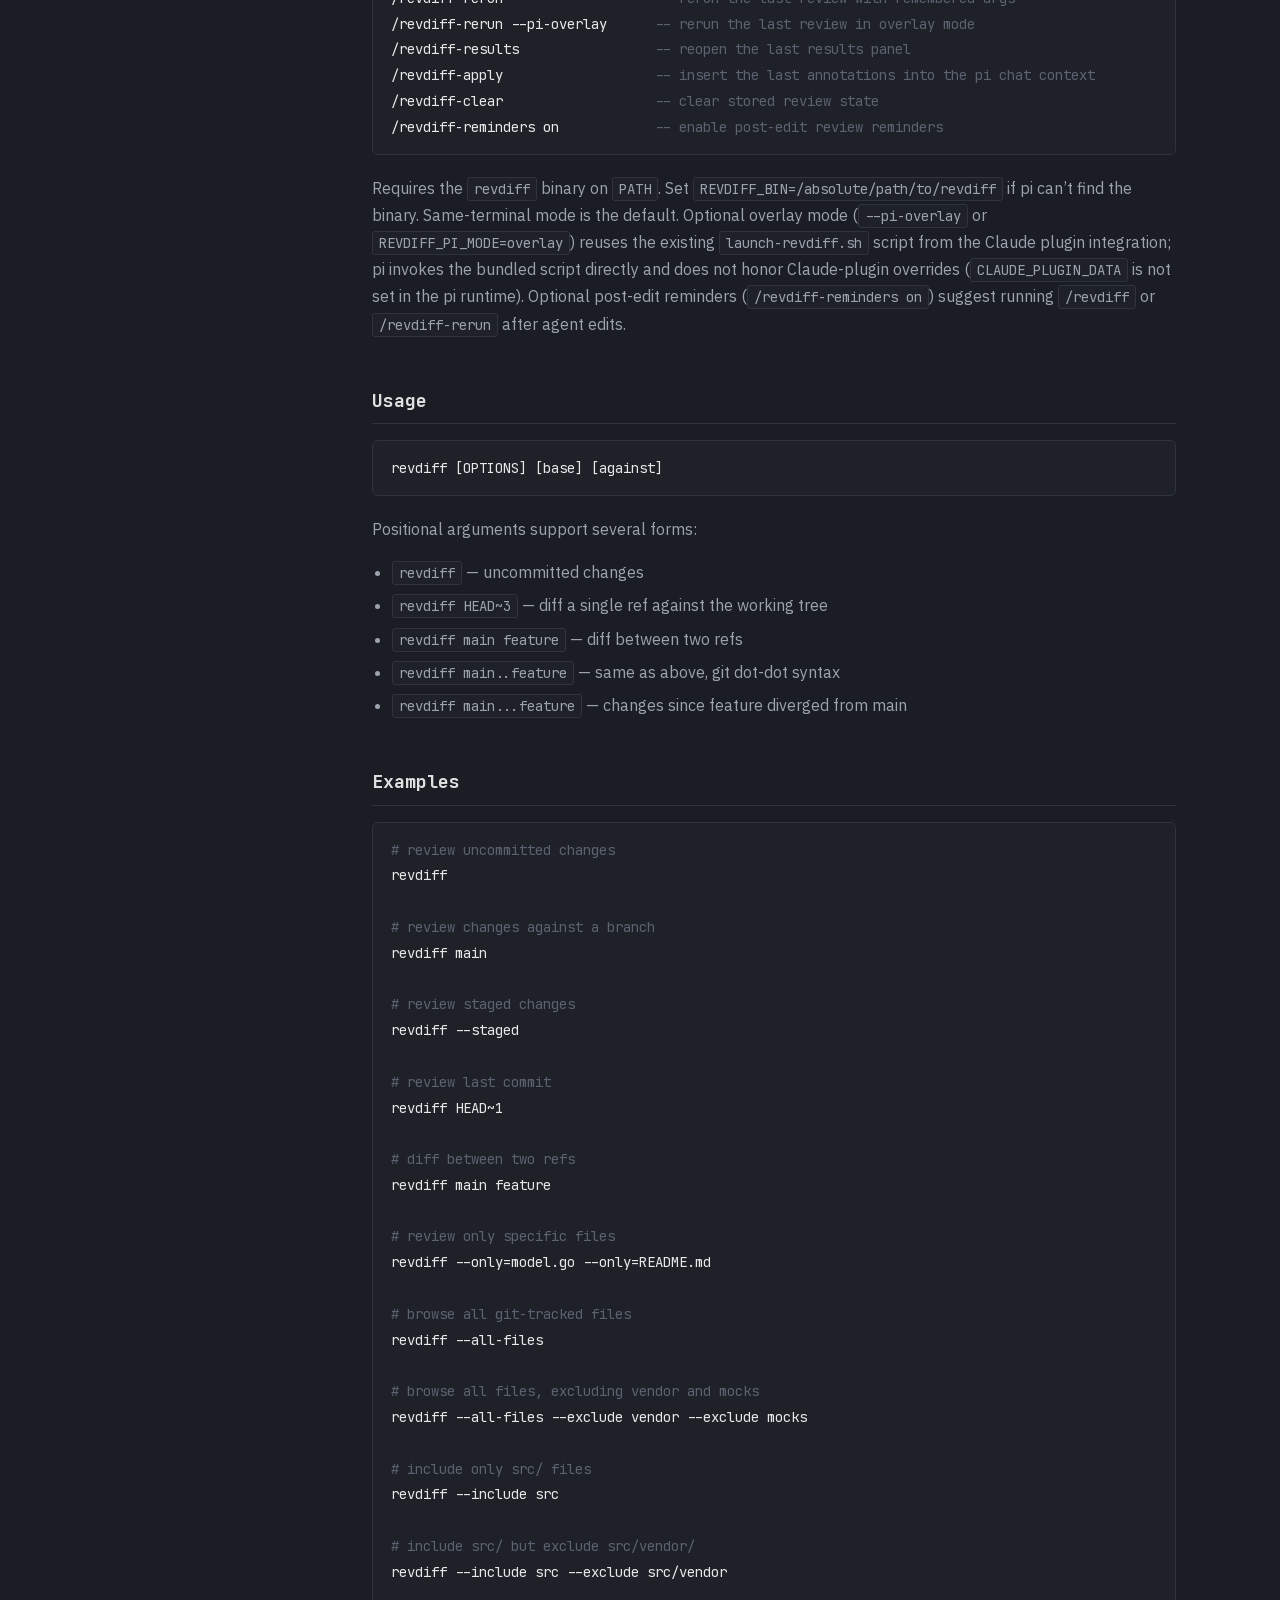
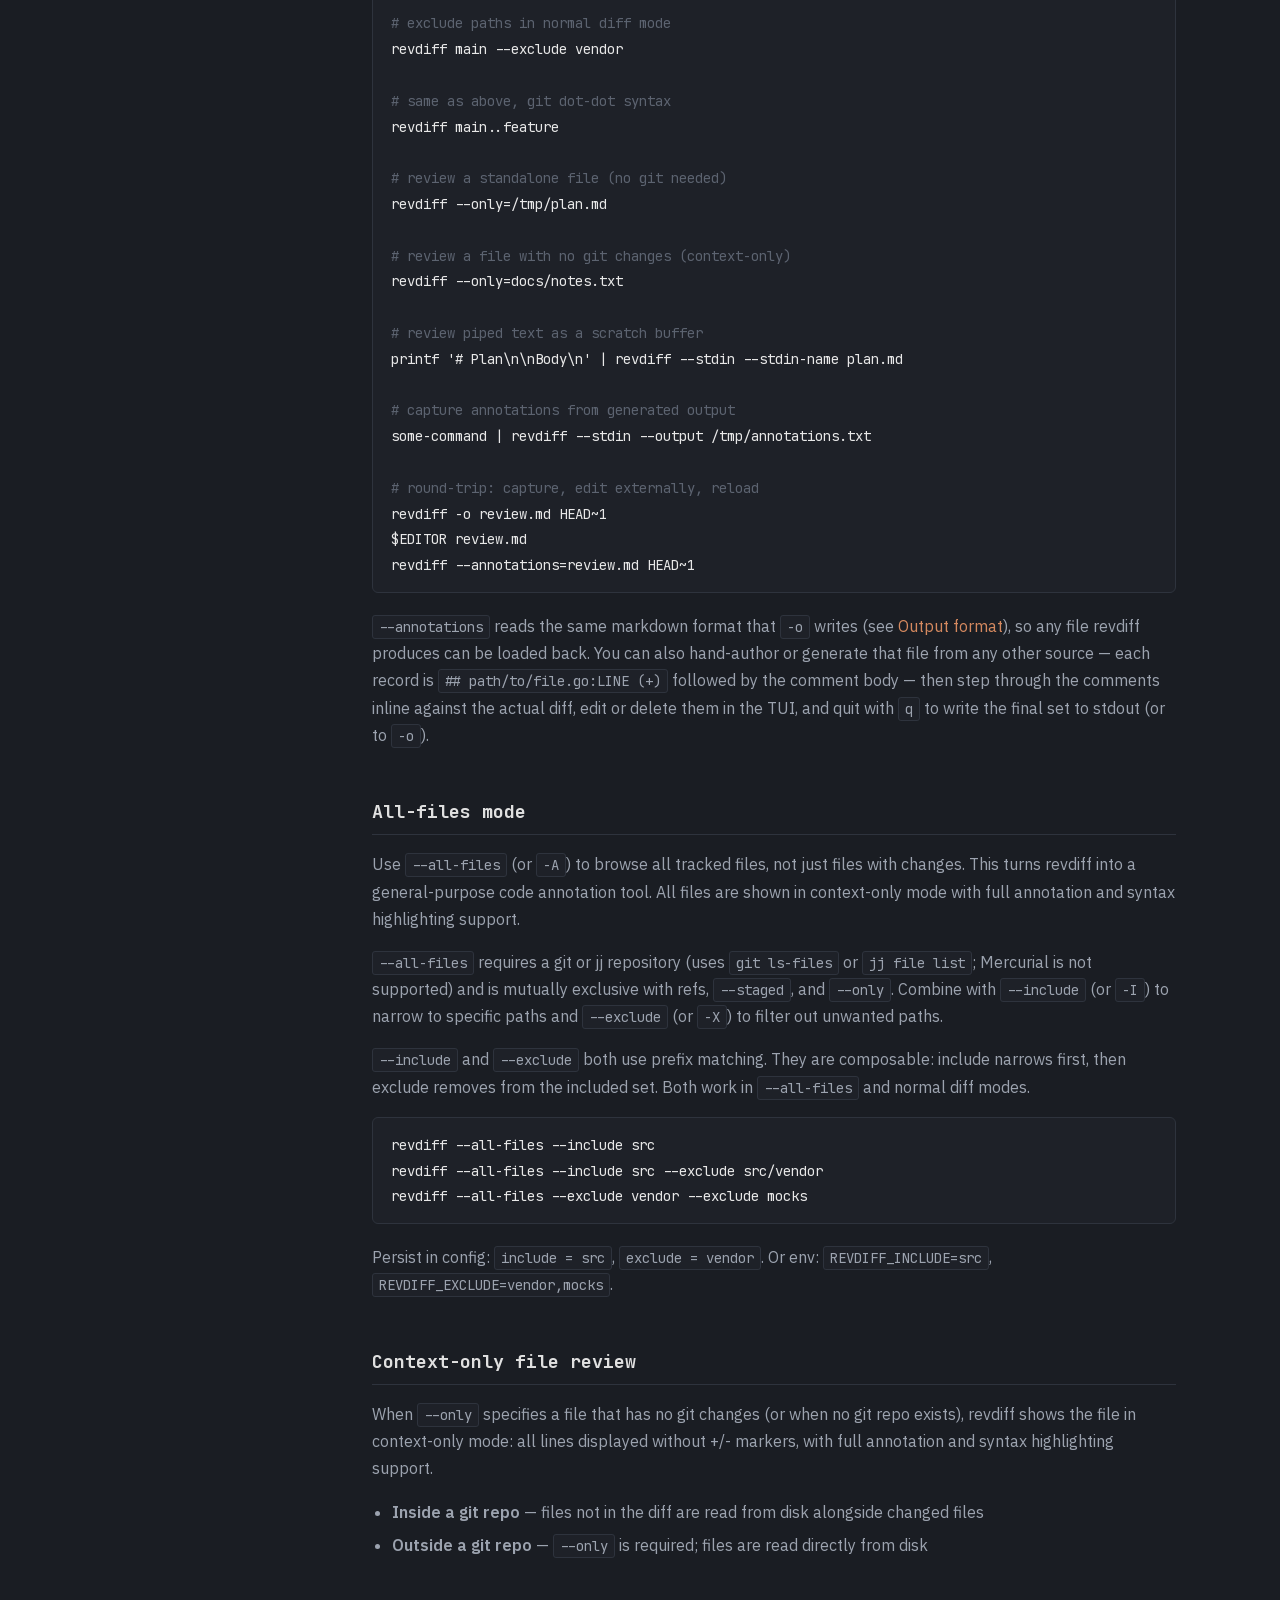
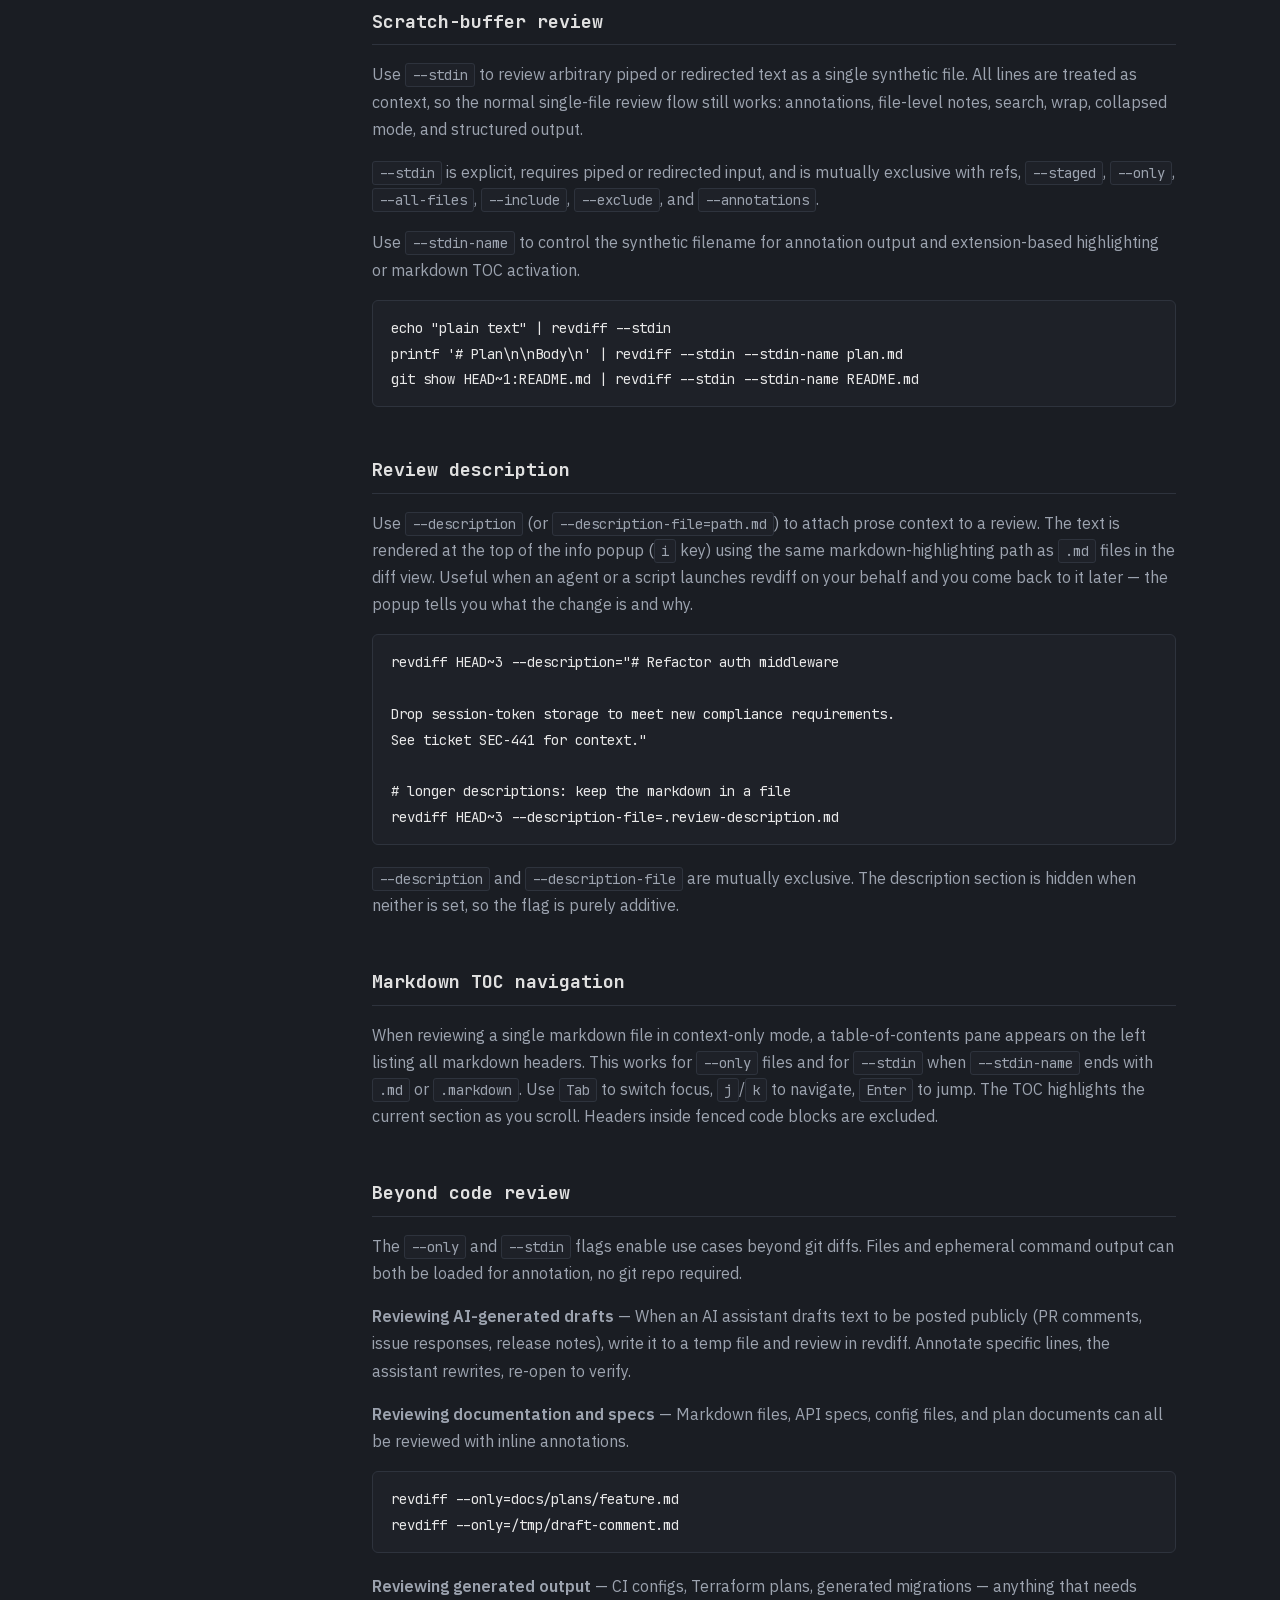
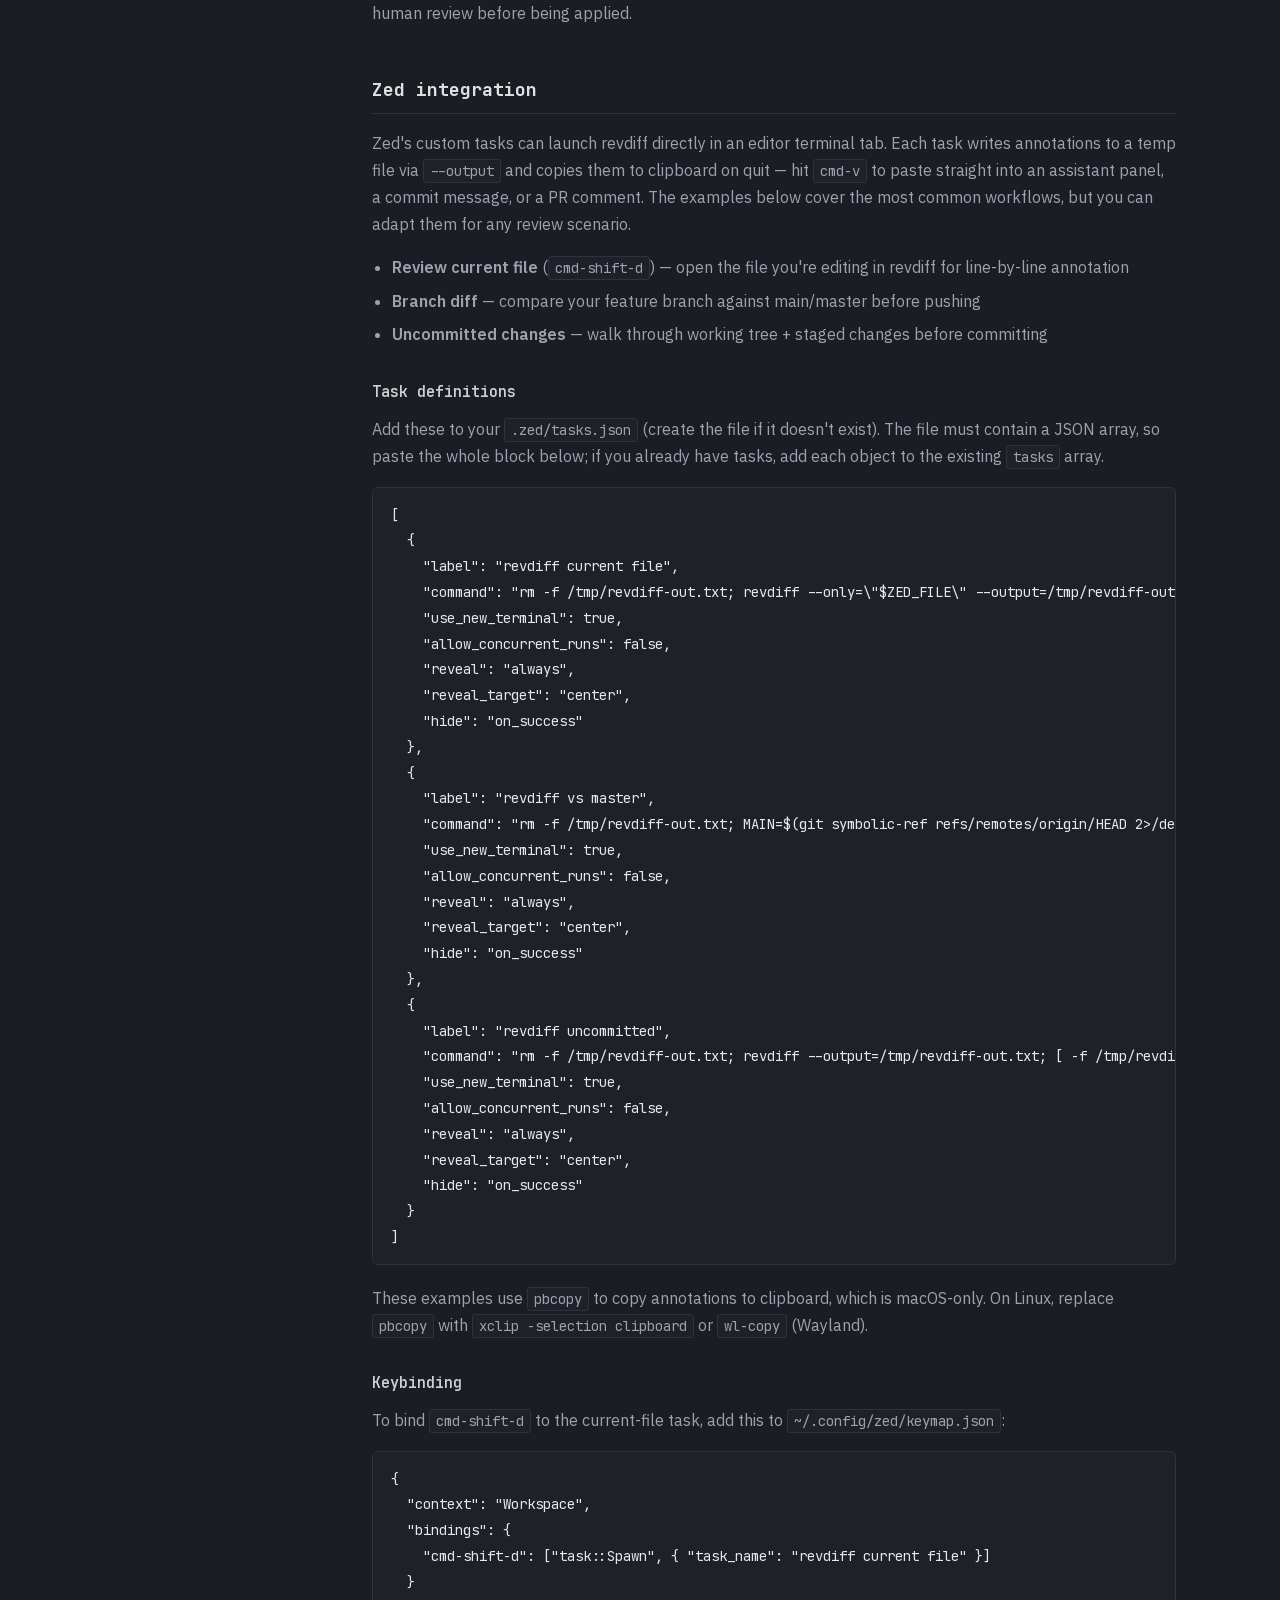
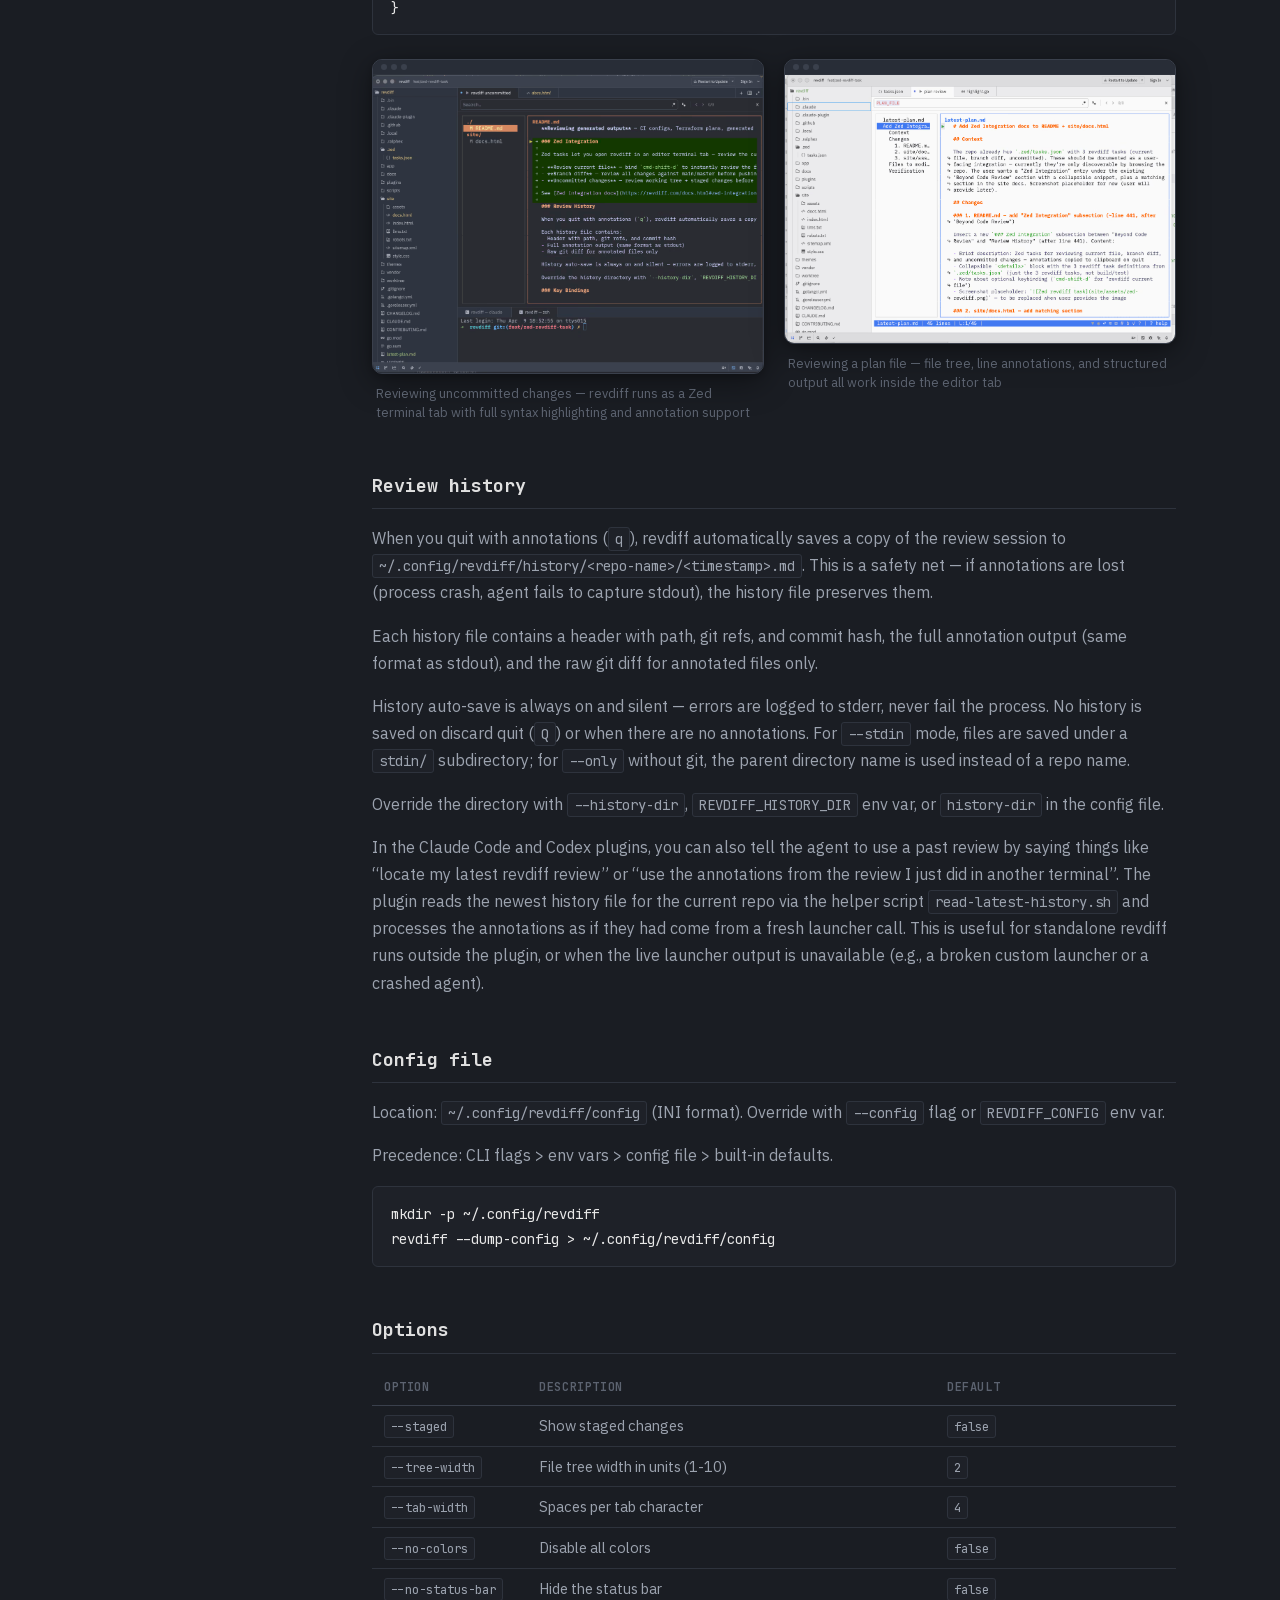
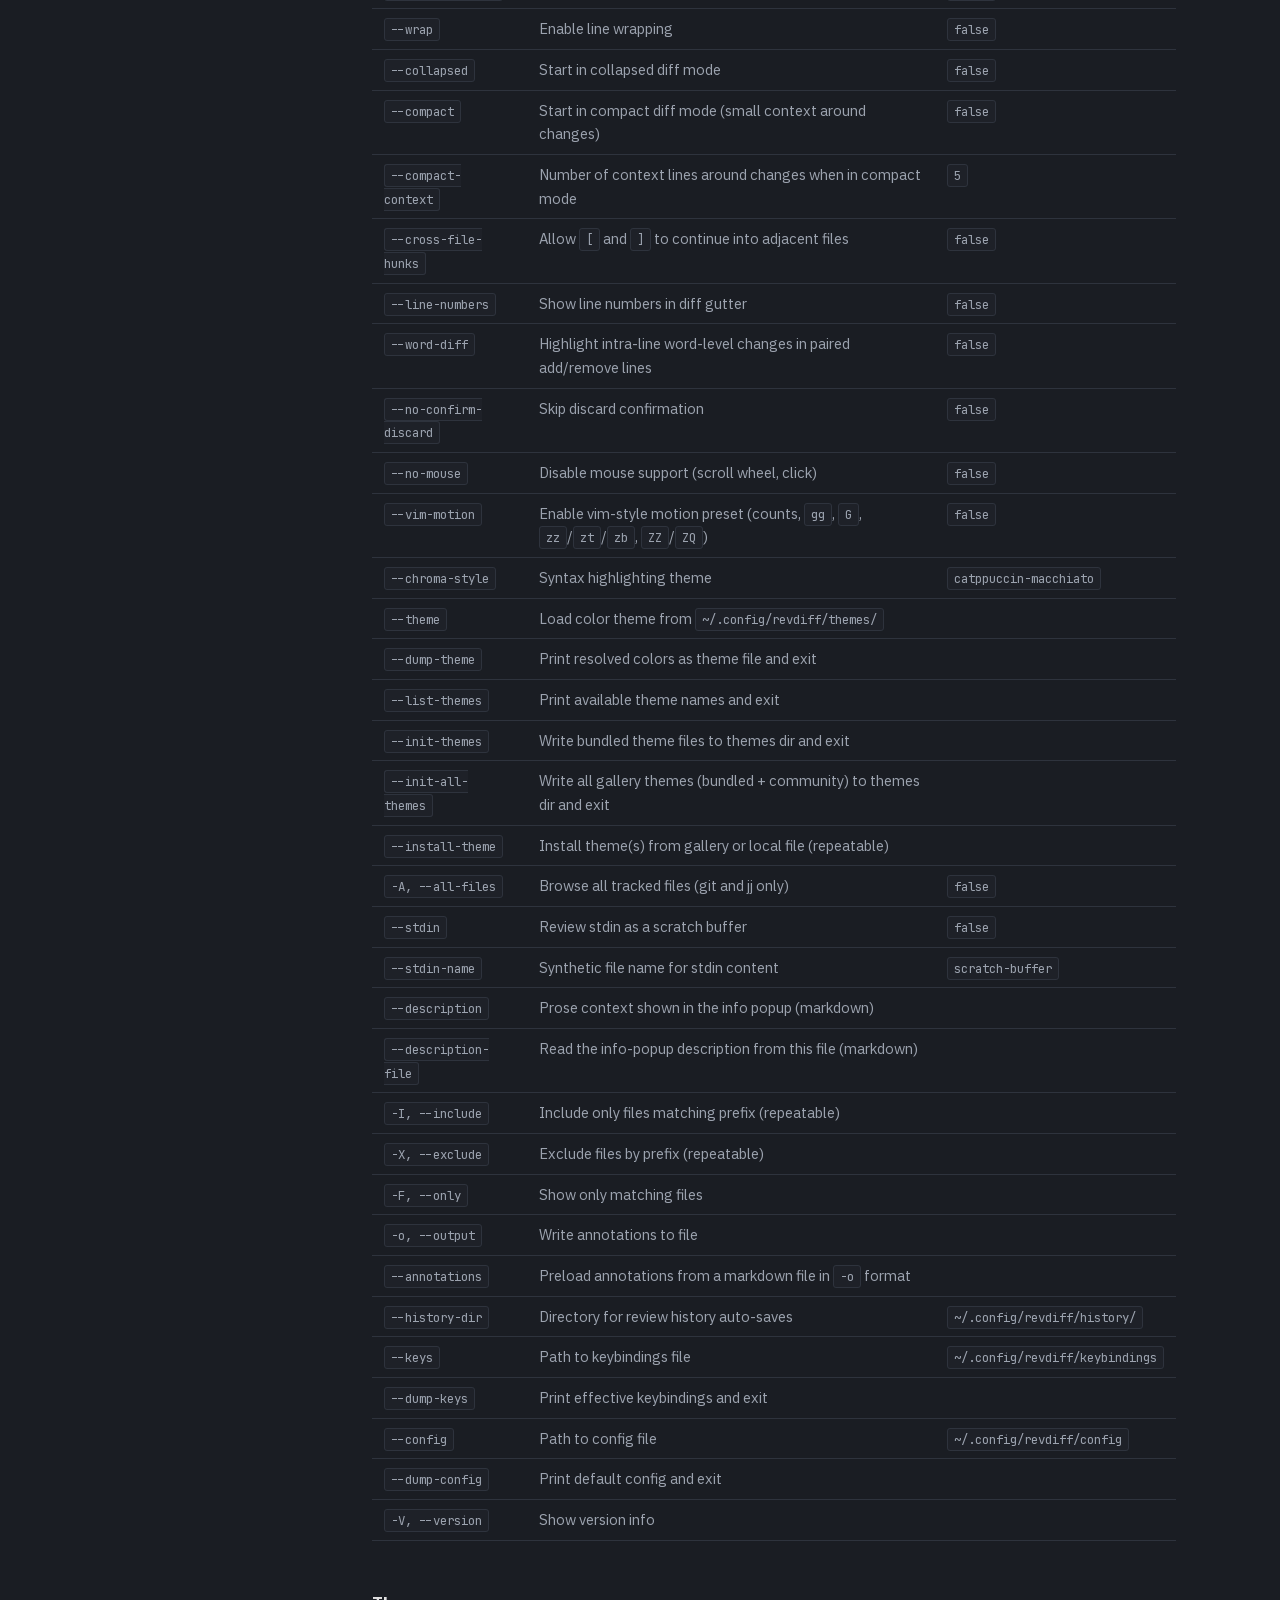
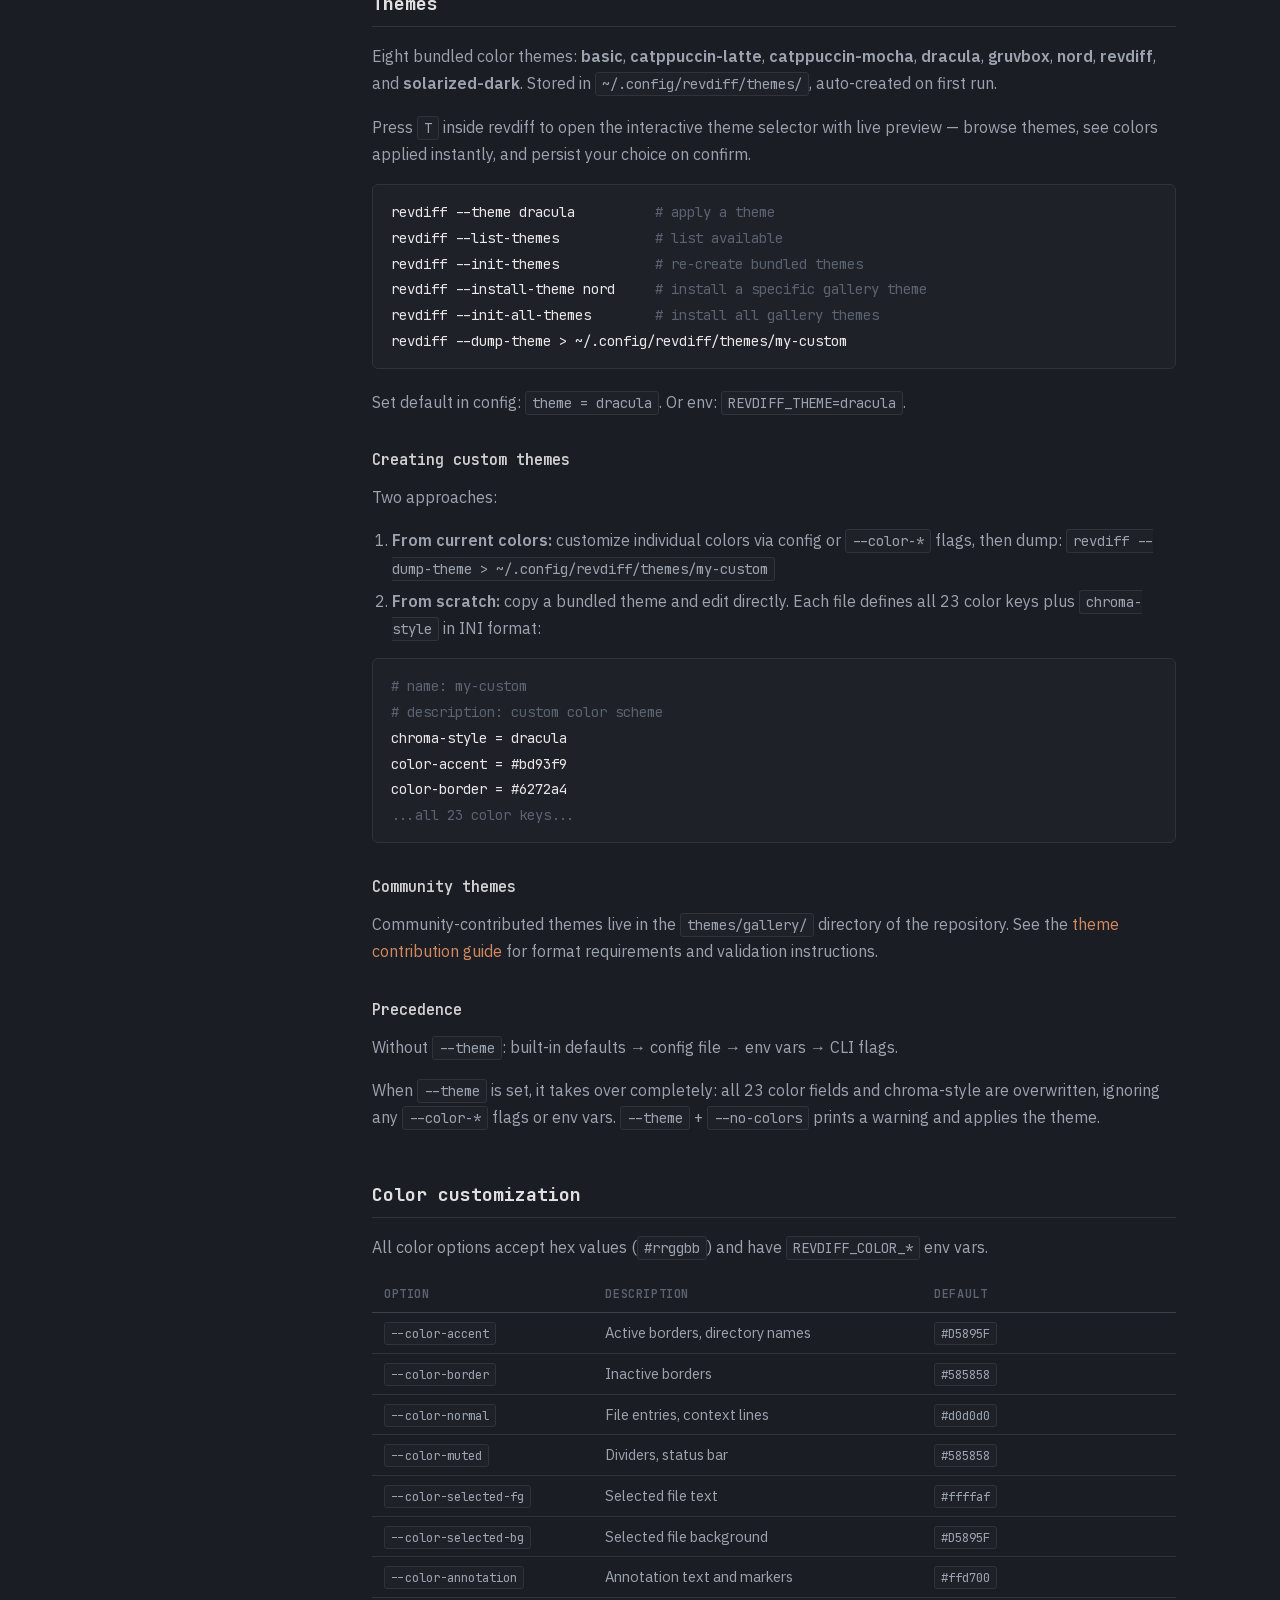
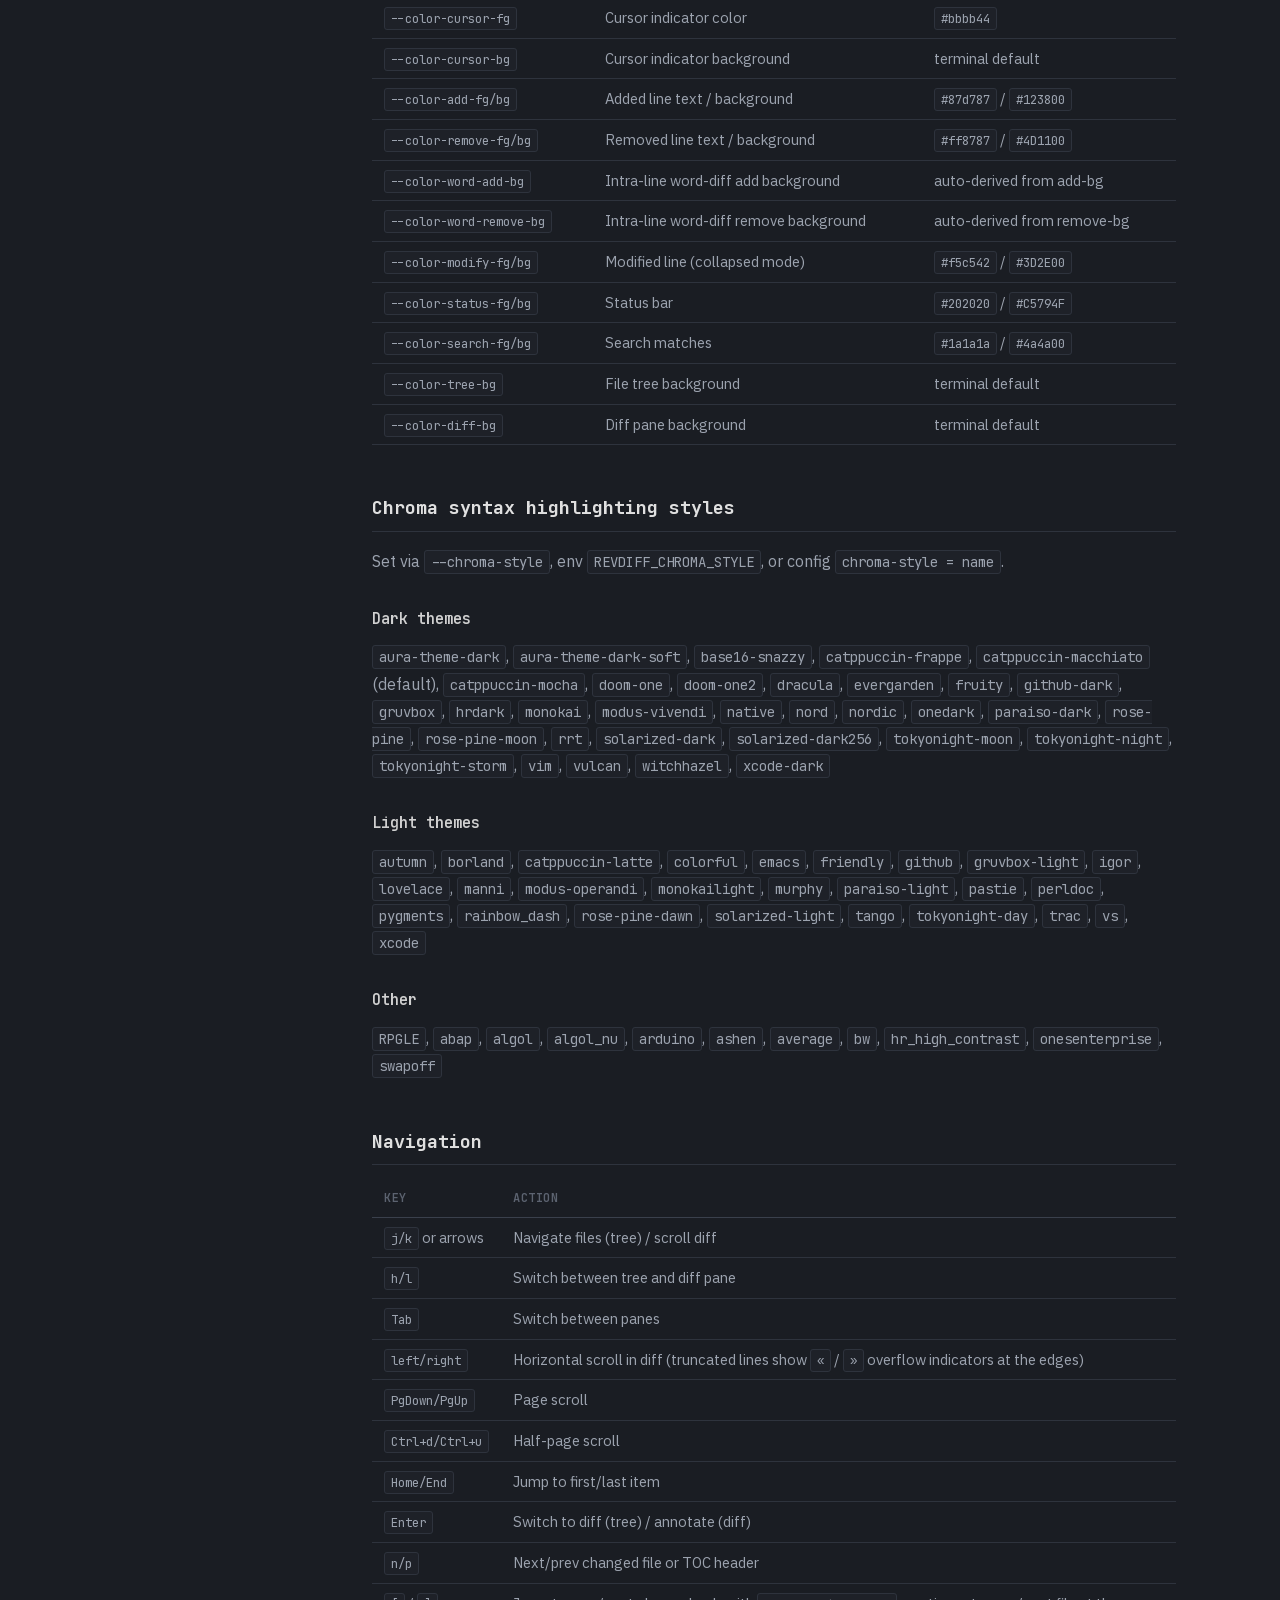
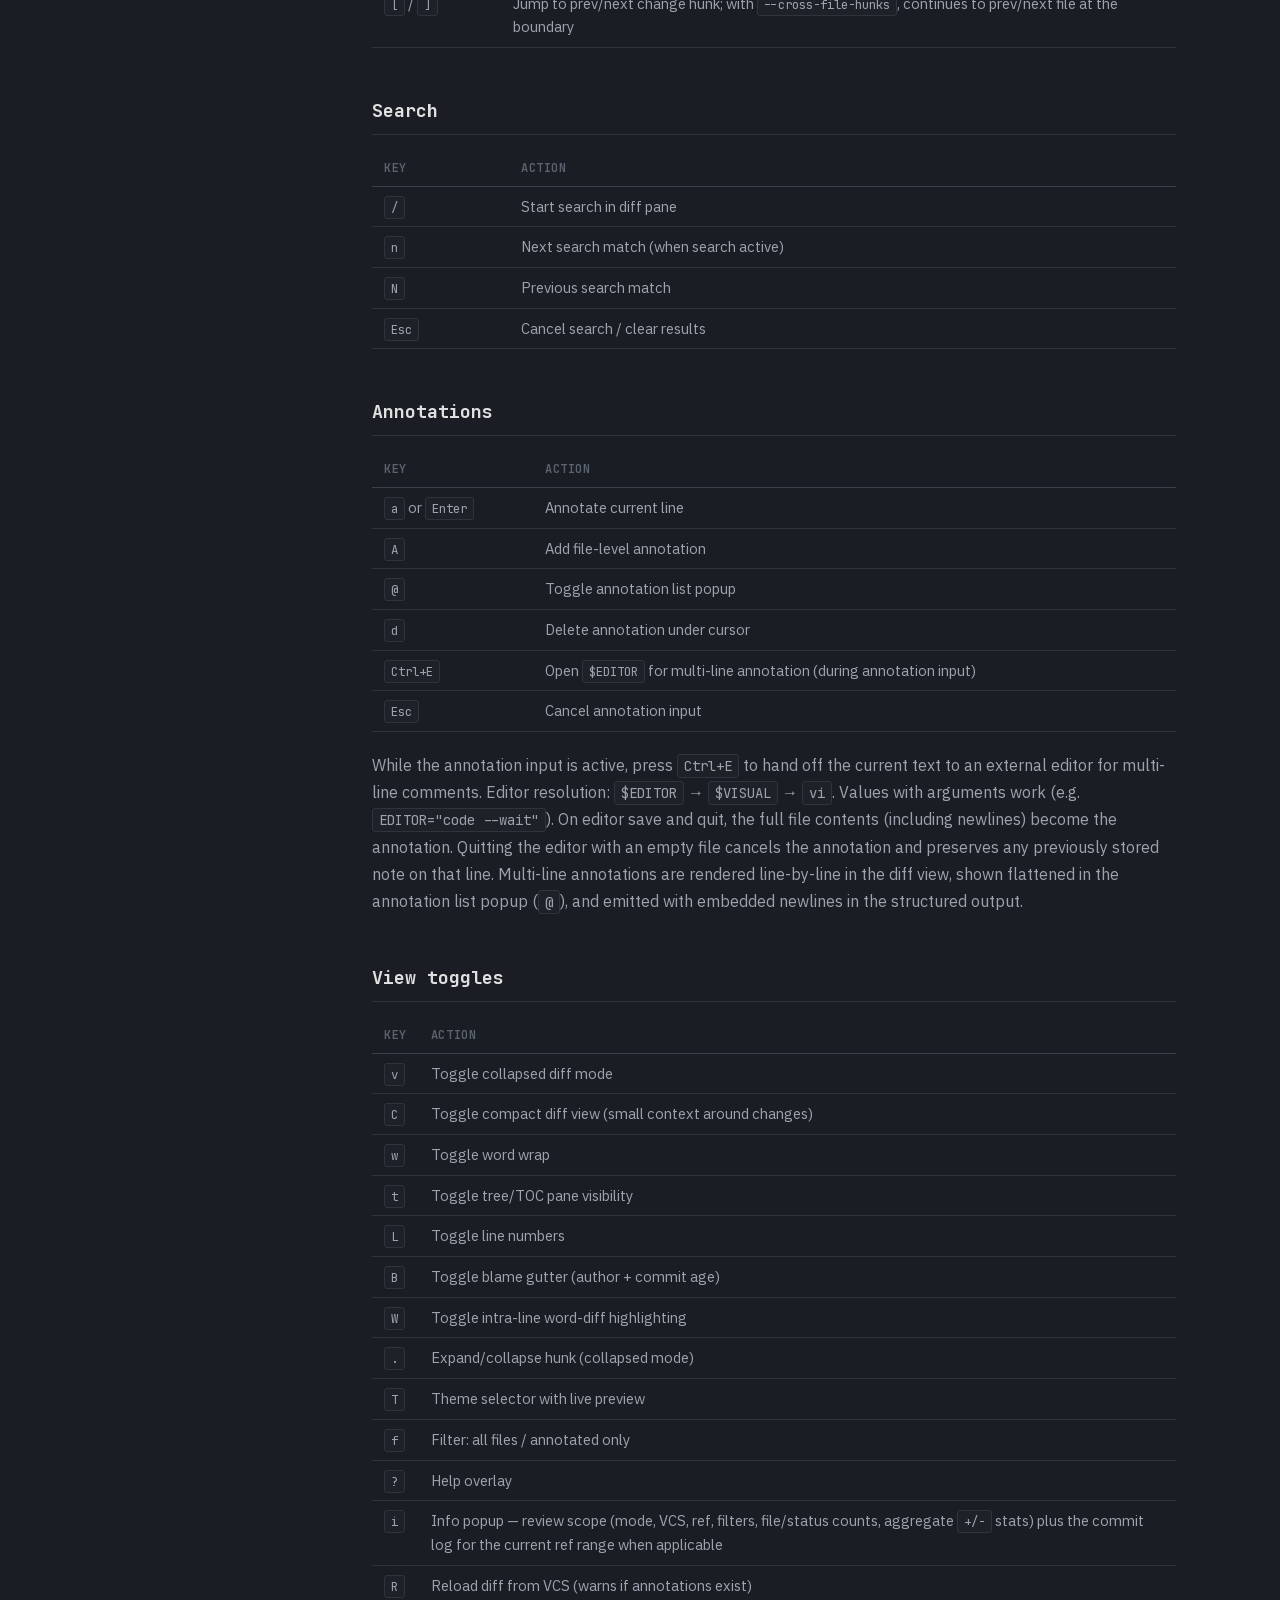
==== commit dac3c1fc: "Merge upstream/master (v0.27.0) Incorporates 25 upstream commits: review-info popup, --annotations p" ====
--- a/site/docs.html
+++ b/site/docs.html
@@ -79,6 +79,7 @@
         <a href="#search">Search</a>
         <a href="#annotations">Annotations</a>
         <a href="#view">View toggles</a>
+        <a href="#vim-controls">Vim-style controls</a>
         <a href="#status-bar-icons">Status bar icons</a>
         <a href="#mouse-support">Mouse support</a>
         <a href="#custom-keys">Custom keybindings</a>
@@ -519,6 +520,23 @@
             </tbody>
         </table>
 
+        <h2 id="vim-controls">Vim-style controls</h2>
+        <table>
+            <thead><tr><th>Key</th><th>Action</th></tr></thead>
+            <tbody>
+                <tr><td><code>N</code> (digit prefix)</td><td>Repeat the next motion N times (e.g. <code>5j</code>, <code>10k</code>, <code>3]</code>); cap 10000; cleared by Esc or any non-motion key. Pending count shows in the status bar.</td></tr>
+                <tr><td><code>gg</code></td><td>Jump to file top (alias for <code>Home</code> in the diff pane; first file/TOC entry in the tree pane)</td></tr>
+                <tr><td><code>G</code></td><td>Jump to file bottom (alias for <code>End</code>)</td></tr>
+                <tr><td><code>zz</code> / <code>zt</code> / <code>zb</code></td><td>Center / top-align / bottom-align cursor in the diff viewport</td></tr>
+                <tr><td><code>{</code> / <code>}</code></td><td>Previous / next hunk (aliases for <code>[</code> / <code>]</code>)</td></tr>
+                <tr><td><code>yy</code></td><td>Yank (copy) the diff line under the cursor to the OS clipboard. <code>Nyy</code> yanks <code>N</code> consecutive lines (dividers and binary/placeholder markers are skipped). Diff pane only; no-op on annotation rows.</td></tr>
+                <tr><td><code>Ctrl+W h/k</code></td><td>Focus tree pane</td></tr>
+                <tr><td><code>Ctrl+W l/j</code></td><td>Focus diff pane</td></tr>
+                <tr><td><code>Ctrl+W w</code></td><td>Toggle pane focus</td></tr>
+            </tbody>
+        </table>
+        <p>Counts apply to <code>j</code>/<code>k</code>, <code>Ctrl+d</code>/<code>Ctrl+u</code>, <code>PgDn</code>/<code>PgUp</code>, left/right scroll, <code>n</code>/<code>p</code>/<code>N</code>, <code>[</code>/<code>]</code>/<code>{</code>/<code>}</code>, and <code>yy</code> (lines). Counts on <code>G</code> and chord targets (<code>gg</code>, <code>zz</code>, <code>Ctrl+W h</code>) are ignored.</p>
+
         <h2 id="status-bar-icons">Status bar icons</h2>
         <p>The status bar shows a fixed row of mode indicators on the right side. All slots are always rendered &mdash; active modes use the status bar foreground color, inactive modes use muted gray, so the row occupies the same width regardless of what's toggled on.</p>
         <table>
--- a/site/style.css
+++ b/site/style.css
@@ -1,17 +1,35 @@
 /* === revdiff site — terminal precision aesthetic === */
 
+@font-face {
+    font-family: 'IBM Plex Sans';
+    font-style: normal;
+    font-weight: 400 600;
+    font-display: swap;
+    src: url('assets/fonts/ibm-plex-sans-latin.woff2') format('woff2');
+    unicode-range: U+0000-00FF, U+0131, U+0152-0153, U+02BB-02BC, U+02C6, U+02DA, U+02DC, U+0304, U+0308, U+0329, U+2000-206F, U+20AC, U+2122, U+2191, U+2193, U+2212, U+2215, U+FEFF, U+FFFD;
+}
+
+@font-face {
+    font-family: 'JetBrains Mono';
+    font-style: normal;
+    font-weight: 400 700;
+    font-display: swap;
+    src: url('assets/fonts/jetbrains-mono-latin.woff2') format('woff2');
+    unicode-range: U+0000-00FF, U+0131, U+0152-0153, U+02BB-02BC, U+02C6, U+02DA, U+02DC, U+0304, U+0308, U+0329, U+2000-206F, U+2074, U+20AC, U+2122, U+2191, U+2193, U+2212, U+2215, U+FEFF, U+FFFD;
+}
+
 :root {
-    --bg: #0d0f12;
-    --bg-surface: #141820;
-    --bg-card: #1a1f2a;
-    --bg-code: #111419;
-    --border: #2a2f3a;
-    --border-subtle: #1e2330;
-    --text: #d0d0d0;
-    --text-muted: #6b7280;
-    --text-faint: #3d4450;
+    --bg: #1a1d23;
+    --bg-surface: #22262e;
+    --bg-card: #282d37;
+    --bg-code: #1e2128;
+    --border: #3a404c;
+    --border-subtle: #2e333d;
+    --text: #e8e8e8;
+    --text-muted: #9ca3af;
+    --text-faint: #5c6370;
     --accent: #D5895F;
-    --accent-dim: #a06840;
+    --accent-dim: #b87a52;
     --add: #87d787;
     --remove: #ff8787;
     --annotation: #ffd700;
@@ -25,7 +43,13 @@
 
 *, *::before, *::after { box-sizing: border-box; margin: 0; padding: 0; }
 
-html { scroll-behavior: smooth; scroll-padding-top: 72px; }
+html {
+    scroll-padding-top: 72px;
+}
+
+@media (prefers-reduced-motion: no-preference) {
+    html { scroll-behavior: smooth; }
+}
 
 body {
     font-family: var(--font-sans);
@@ -35,6 +59,15 @@
     -webkit-font-smoothing: antialiased;
 }
 
+/* iOS Safari momentum bounce can flash horizontal scroll on touch devices.
+   Scoped to mobile so position:sticky works on desktop (overflow-x:hidden
+   on html/body breaks sticky descendants). */
+@media (max-width: 900px) {
+    html, body {
+        overflow-x: hidden;
+    }
+}
+
 a { color: var(--accent); text-decoration: none; transition: color 0.15s; }
 a:hover { color: #e8a070; }
 
@@ -55,10 +88,21 @@
     left: 0;
     right: 0;
     z-index: 100;
-    background: rgba(13, 15, 18, 0.85);
+    background: rgba(26, 29, 35, 0.88);
     backdrop-filter: blur(12px);
     -webkit-backdrop-filter: blur(12px);
     border-bottom: 1px solid var(--border-subtle);
+    -webkit-transform: translateZ(0);
+    transform: translateZ(0);
+}
+
+/* backdrop-filter blur is expensive on iOS — disable on mobile */
+@media (max-width: 900px) {
+    .nav {
+        backdrop-filter: none;
+        -webkit-backdrop-filter: none;
+        background: rgba(26, 29, 35, 0.97);
+    }
 }
 
 .nav-inner {
@@ -215,6 +259,66 @@
     height: auto;
 }
 
+/* === screenshot gallery === */
+
+.gallery-slides {
+    position: relative;
+    aspect-ratio: 1200 / 727;
+    overflow: hidden;
+}
+
+.gallery-slides picture {
+    display: block;
+    position: absolute;
+    inset: 0;
+    width: 100%;
+    height: 100%;
+    opacity: 0;
+    animation: gallery 35s infinite;
+}
+
+.gallery-slides picture img {
+    display: block;
+    width: 100%;
+    height: 100%;
+    object-fit: fill;
+}
+
+.gallery-slides picture:first-child {
+    opacity: 1;
+    animation-name: gallery-first;
+}
+
+.gallery-slides picture:nth-child(1) { animation-delay: 0s; }
+.gallery-slides picture:nth-child(2) { animation-delay: 5s; }
+.gallery-slides picture:nth-child(3) { animation-delay: 10s; }
+.gallery-slides picture:nth-child(4) { animation-delay: 15s; }
+.gallery-slides picture:nth-child(5) { animation-delay: 20s; }
+.gallery-slides picture:nth-child(6) { animation-delay: 25s; }
+.gallery-slides picture:nth-child(7) { animation-delay: 30s; }
+
+@keyframes gallery-first {
+    0%    { opacity: 1; }
+    14%   { opacity: 1; }
+    17%   { opacity: 0; }
+    97%   { opacity: 0; }
+    100%  { opacity: 1; }
+}
+
+@keyframes gallery {
+    0%    { opacity: 0; }
+    3%    { opacity: 1; }
+    14%   { opacity: 1; }
+    17%   { opacity: 0; }
+    100%  { opacity: 0; }
+}
+
+@media (prefers-reduced-motion: reduce) {
+    .gallery-slides picture { animation: none; }
+    .gallery-slides picture:first-child { opacity: 1; }
+    .gallery-slides picture:not(:first-child) { opacity: 0; }
+}
+
 /* === sections === */
 
 .section-inner {
@@ -387,9 +491,10 @@
 }
 
 .terminal-grid {
-    display: grid;
-    grid-template-columns: repeat(6, 1fr);
+    display: flex;
+    flex-wrap: wrap;
     gap: 12px;
+    justify-content: center;
     margin-bottom: 20px;
 }
 
@@ -400,6 +505,10 @@
     padding: 20px 16px;
     text-align: center;
     transition: border-color 0.2s;
+    display: flex;
+    flex-direction: column;
+    align-items: center;
+    width: calc(25% - 9px);
 }
 .terminal-card:hover { border-color: var(--border); }
 
@@ -415,7 +524,7 @@
     font-size: 0.75rem;
     color: var(--text-muted);
     margin-bottom: 6px;
-    min-height: 2.4em;
+    flex: 1;
 }
 .terminal-method code {
     font-size: 0.7rem;
@@ -453,6 +562,14 @@
     display: grid;
     grid-template-columns: repeat(3, 1fr);
     gap: 16px;
+    align-items: stretch;
+}
+
+.install-grid-2 {
+    display: flex;
+    flex-wrap: wrap;
+    gap: 16px;
+    justify-content: center;
 }
 
 .install-card {
@@ -460,6 +577,10 @@
     border: 1px solid var(--border-subtle);
     border-radius: var(--radius);
     padding: 24px;
+    display: flex;
+    flex-direction: column;
+    flex: 0 1 calc(50% - 8px);
+    max-width: calc(50% - 8px);
 }
 
 .install-card h3 {
@@ -489,7 +610,7 @@
     background: none;
     border: none;
     padding: 0;
-    font-size: 0.8rem;
+    font-size: 0.875rem;
     color: var(--text);
     white-space: pre;
     line-height: 1.7;
@@ -614,7 +735,7 @@
     }
     .hero h1 { font-size: 1.75rem; }
     .features-grid { grid-template-columns: repeat(2, 1fr); }
-    .terminal-grid { grid-template-columns: repeat(3, 1fr); }
+    .terminal-card { width: calc(33.333% - 8px); }
     .install-grid { grid-template-columns: 1fr; }
 }
 
@@ -622,9 +743,12 @@
     .nav-links a:not(.nav-gh) { display: none; }
     .hero h1 { font-size: 1.4rem; }
     .features-grid { grid-template-columns: 1fr; }
-    .terminal-grid { grid-template-columns: repeat(2, 1fr); }
+    .terminal-card { width: calc(50% - 6px); }
     section h2 { font-size: 1.25rem; }
     .footer-inner { flex-direction: column; gap: 16px; }
+    /* prevent code blocks from overflowing viewport width */
+    .code-block { max-width: calc(100vw - 48px); }
+    .install-card { flex: 0 1 100%; max-width: 100%; }
 }
 
 /* === docs page === */
@@ -636,7 +760,10 @@
     display: grid;
     grid-template-columns: 220px 1fr;
     gap: 48px;
+    /* 100dvh = dynamic viewport height (excludes browser chrome on iOS Safari)
+       falls back to 100vh for older browsers */
     min-height: 100vh;
+    min-height: 100dvh;
 }
 
 .docs-sidebar {
@@ -709,7 +836,7 @@
 }
 
 .docs-content p {
-    font-size: 0.9rem;
+    font-size: 1rem;
     color: var(--text-muted);
     margin-bottom: 16px;
     line-height: 1.7;
@@ -717,13 +844,43 @@
 
 .docs-content .code-block {
     margin-bottom: 20px;
+}
+
+/* === zed gallery === */
+
+.zed-gallery {
+    display: grid;
+    grid-template-columns: 1fr 1fr;
+    gap: 20px;
+    margin: 24px 0 28px;
+}
+
+.zed-gallery-item {
+    margin: 0;
+}
+
+.zed-gallery-item .terminal-frame {
+    margin-bottom: 10px;
+}
+
+.zed-gallery-item figcaption {
+    font-size: 0.8rem;
+    color: var(--text-faint);
+    line-height: 1.5;
+    padding: 0 4px;
+}
+
+@media (max-width: 768px) {
+    .zed-gallery {
+        grid-template-columns: 1fr;
+    }
 }
 
 .docs-content table {
     width: 100%;
     border-collapse: collapse;
     margin-bottom: 20px;
-    font-size: 0.825rem;
+    font-size: 0.925rem;
 }
 
 .docs-content th {
@@ -755,10 +912,10 @@
 }
 
 .docs-content li {
-    font-size: 0.875rem;
+    font-size: 1rem;
     color: var(--text-muted);
     margin-bottom: 6px;
-    line-height: 1.6;
+    line-height: 1.7;
 }
 
 @media (max-width: 768px) {
